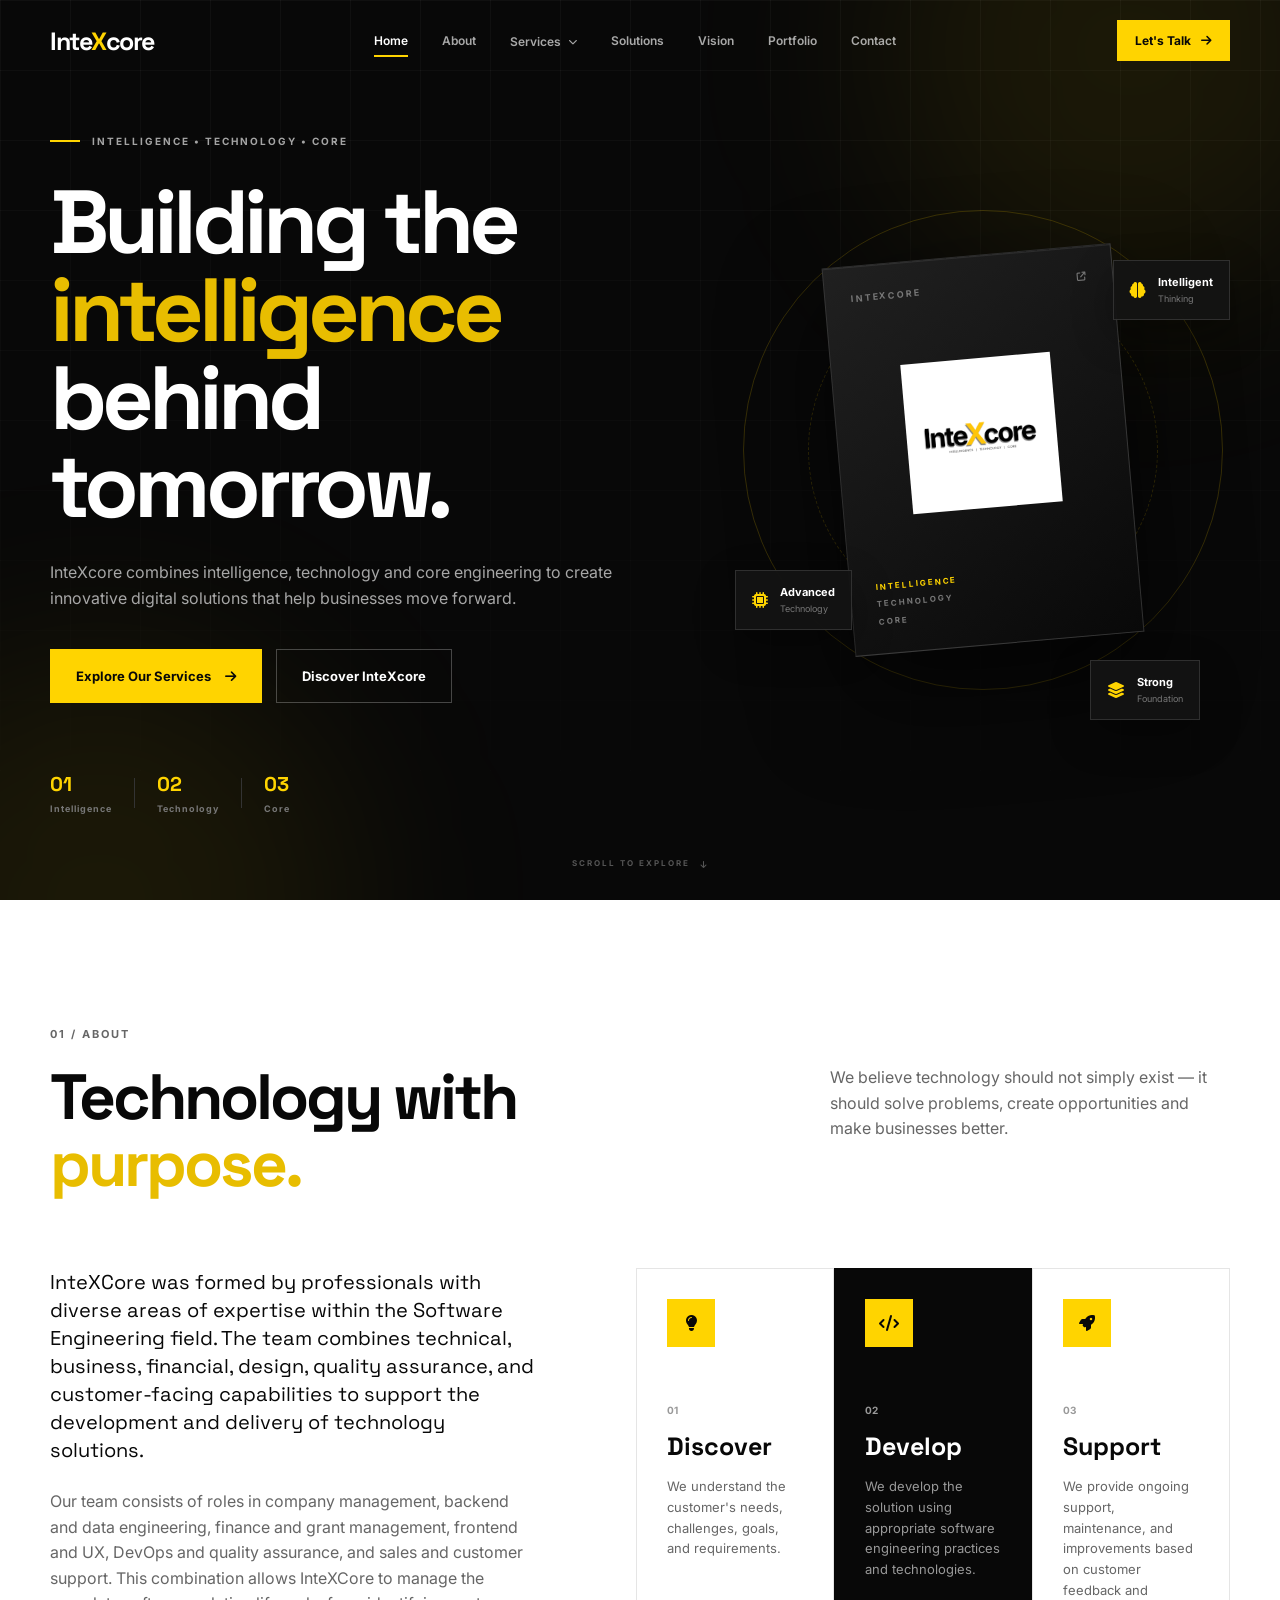
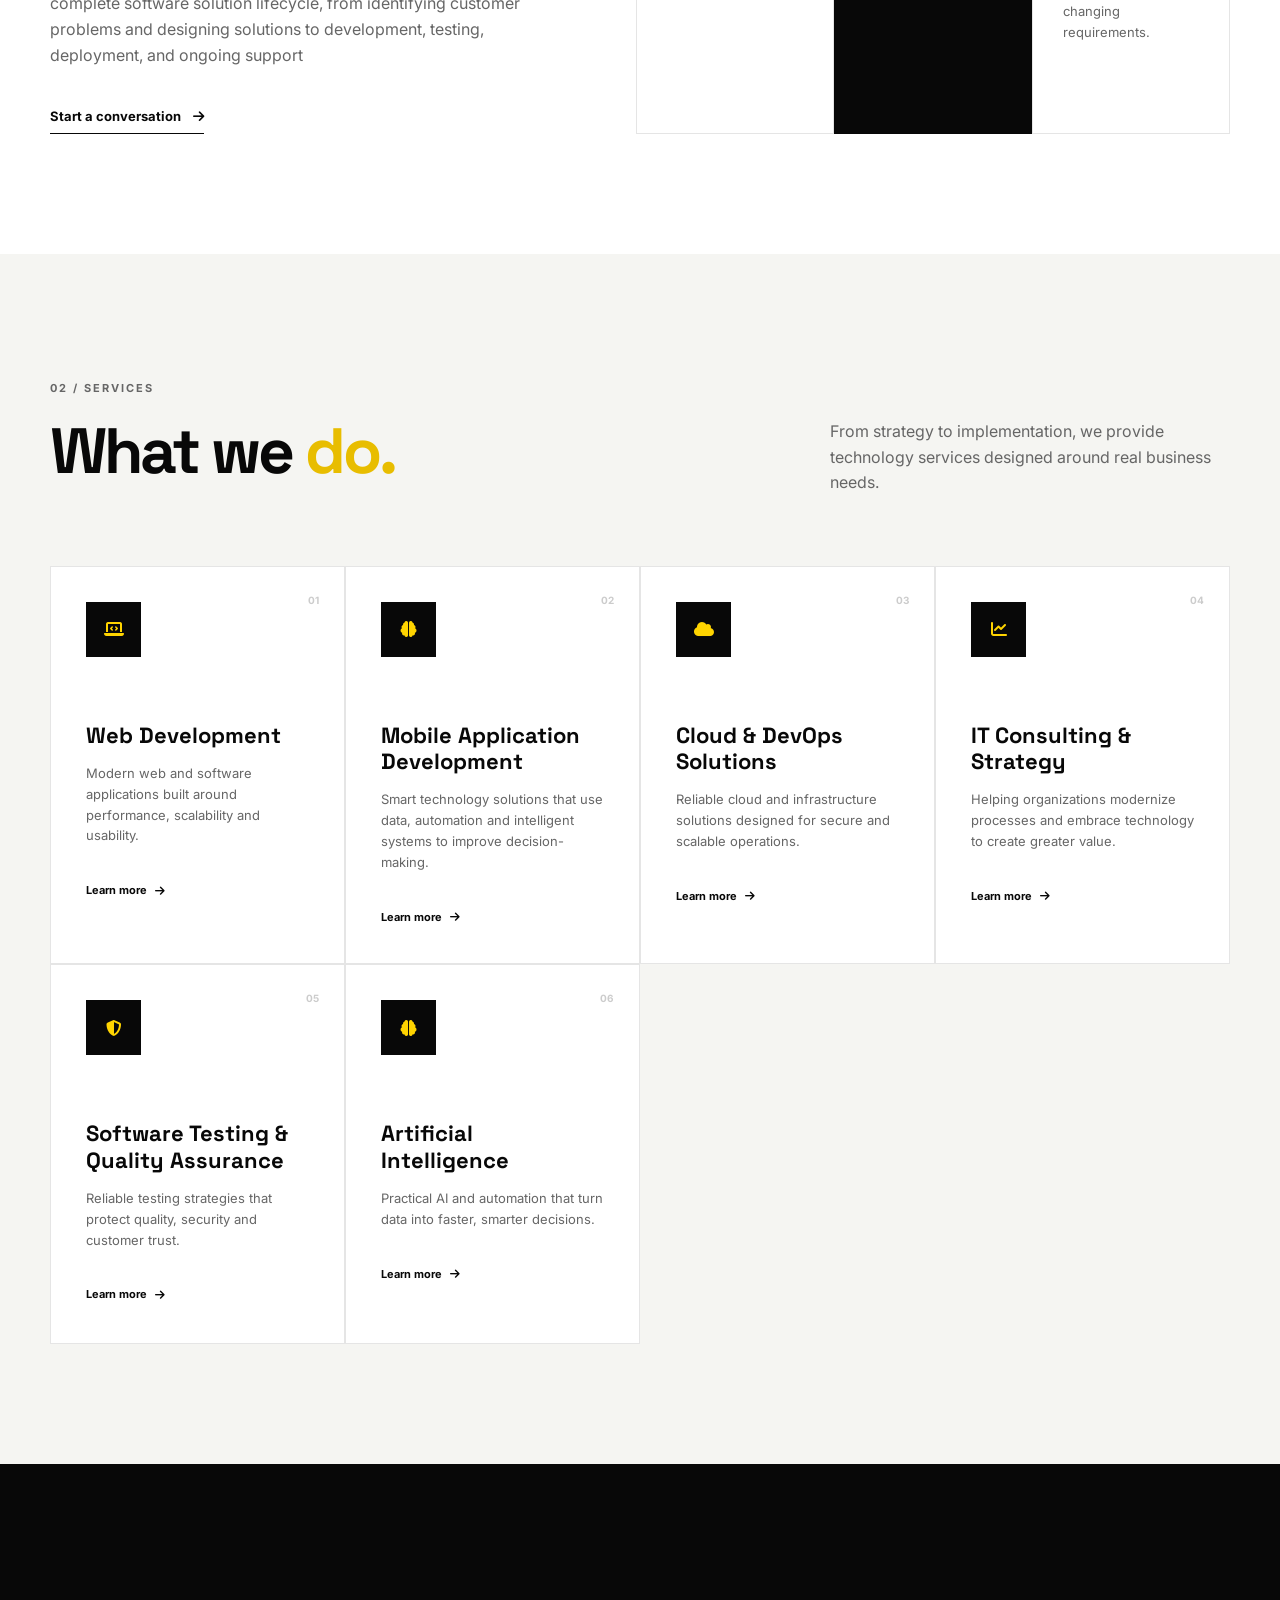
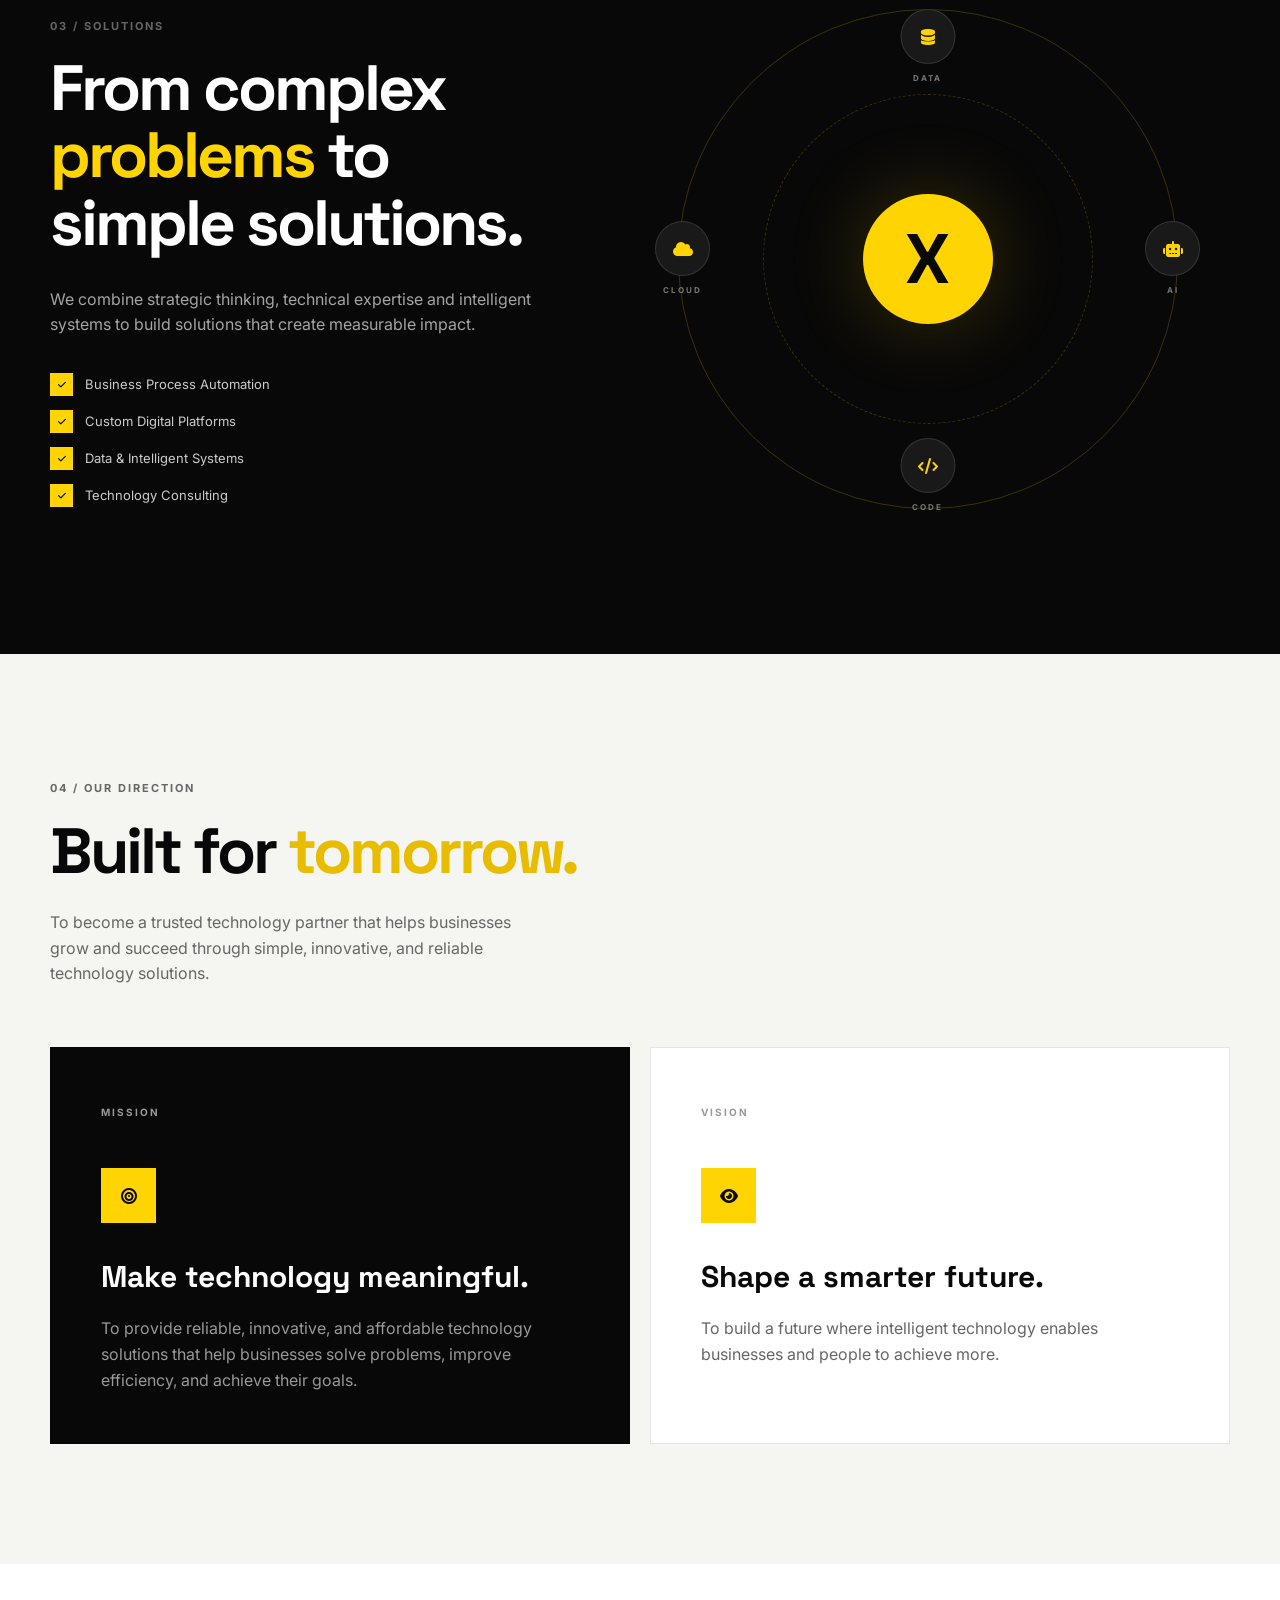
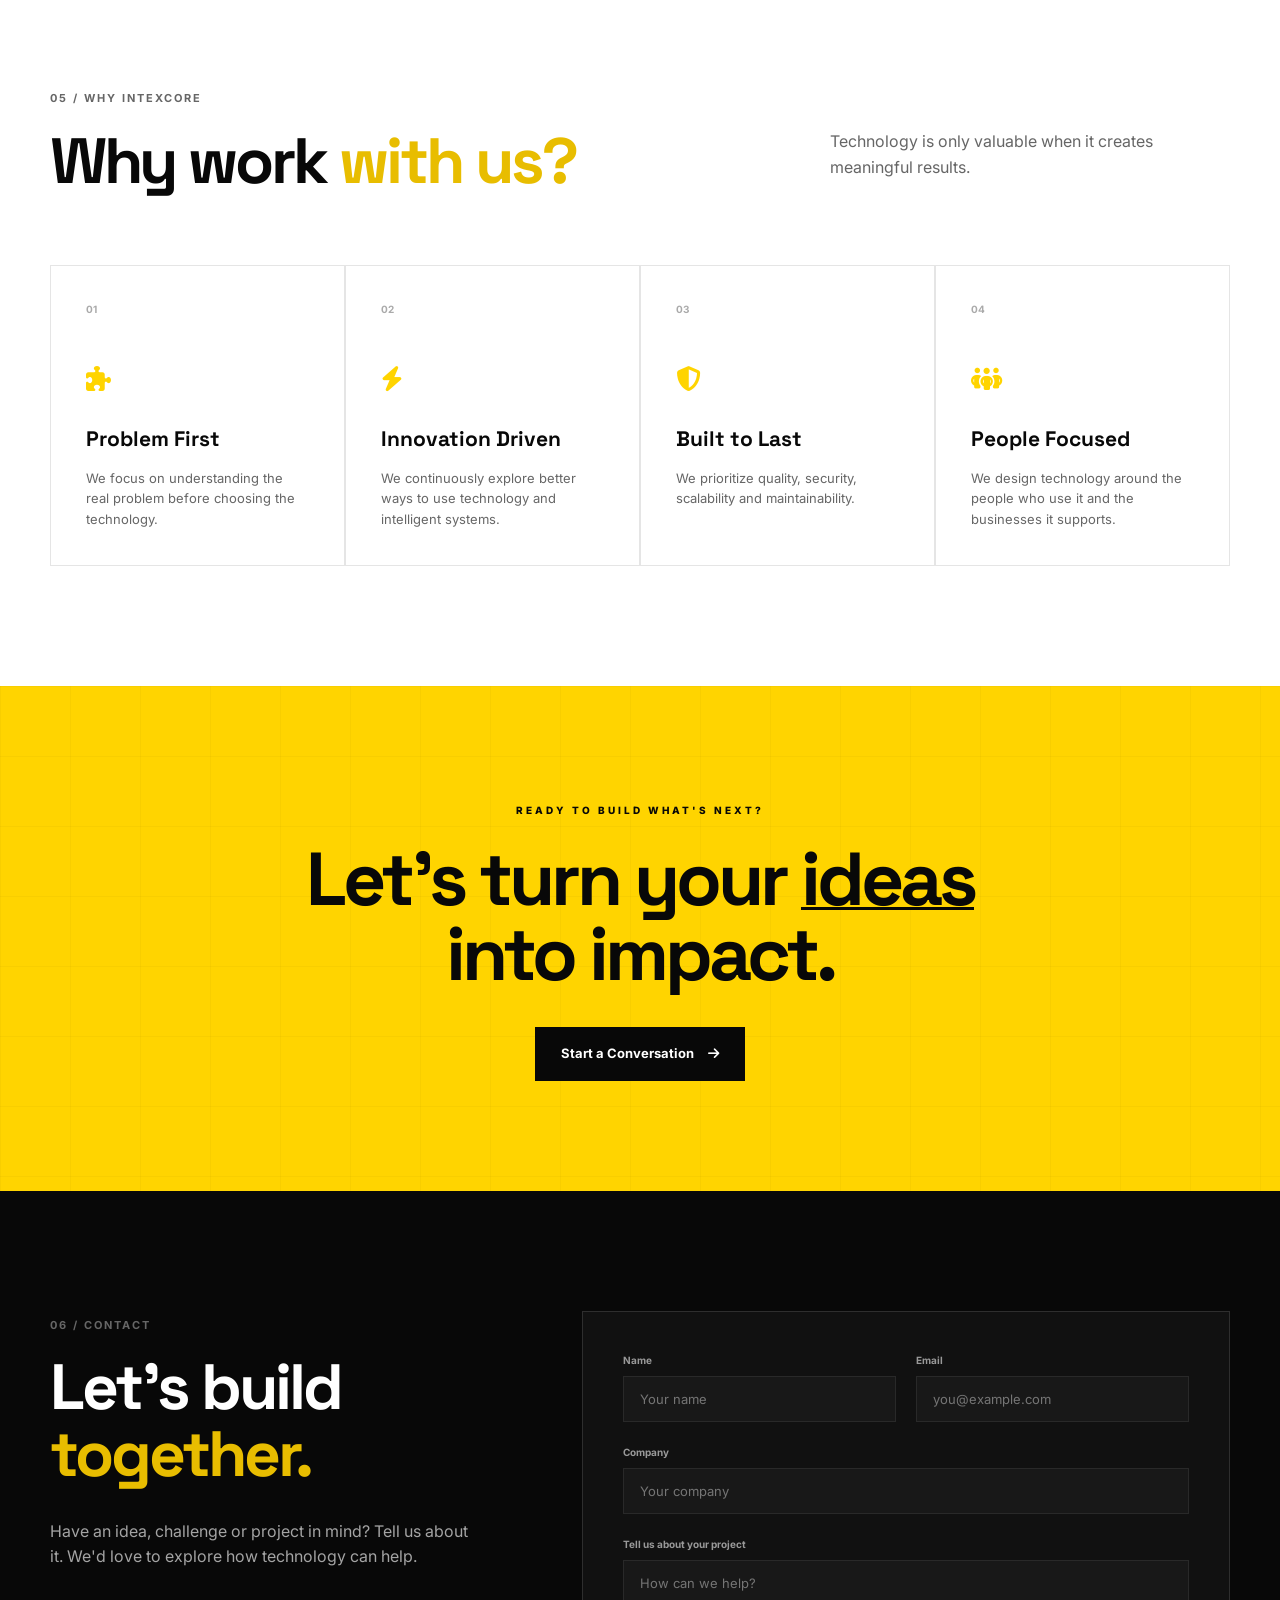
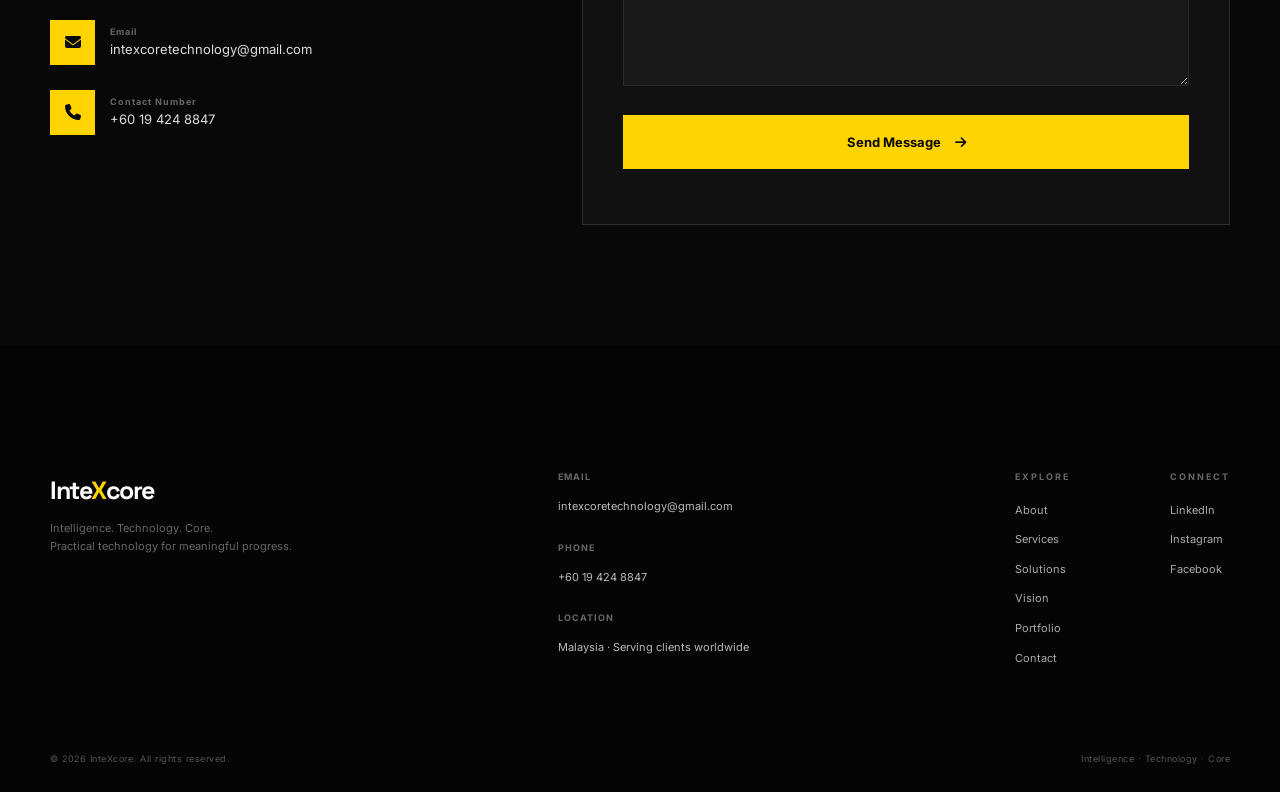
==== index.html @ f3afbd50 "logo-footer" ====
<!DOCTYPE html>
<html lang="en">

<head>
    <meta charset="UTF-8">
    <meta name="viewport" content="width=device-width, initial-scale=1.0">

    <meta name="description"
        content="InteXcore — Intelligence, Technology and Core. Building intelligent technology solutions for a smarter future.">

    <title>InteXcore | Intelligence. Technology. Core.</title>

    <!-- Google Font -->
    <link rel="preconnect" href="https://fonts.googleapis.com">
    <link rel="preconnect" href="https://fonts.gstatic.com" crossorigin>
    <link
        href="https://fonts.googleapis.com/css2?family=Inter:wght@400;500;600;700;800&family=Space+Grotesk:wght@400;500;600;700&display=swap"
        rel="stylesheet">

    <!-- Icons -->
    <link rel="stylesheet" href="https://cdnjs.cloudflare.com/ajax/libs/font-awesome/6.5.2/css/all.min.css">

    <link rel="stylesheet" href="style.css">
</head>

<body>

    <!-- ================= NAVBAR ================= -->

    <header class="navbar" id="navbar">

        <div class="container nav-container">

            <a href="#home" class="logo">
                Inte<span>X</span>core
            </a>

            <nav class="nav-menu" id="navMenu">

                <a href="#home" class="nav-link active">Home</a>
                <a href="about.html" class="nav-link">About</a>
                <div class="nav-dropdown">
                    <button class="nav-link nav-dropdown-toggle" type="button" aria-expanded="false">
                        Services
                        <i class="fa-solid fa-chevron-down" aria-hidden="true"></i>
                    </button>

                    <div class="services-dropdown" aria-label="Services submenu">
                        <a href="service.html?service=web-development"><i class="fa-solid fa-laptop-code"
                                aria-hidden="true"></i><span>Web Development</span></a>
                        <a href="service.html?service=mobile-application-development"><i
                                class="fa-solid fa-mobile-screen-button" aria-hidden="true"></i><span>Mobile Application
                                Development</span></a>
                        <a href="service.html?service=cloud-devops-solutions"><i class="fa-solid fa-cloud"
                                aria-hidden="true"></i><span>Cloud &amp; DevOps Solutions</span></a>
                        <a href="service.html?service=it-consulting-strategy"><i class="fa-solid fa-compass-drafting"
                                aria-hidden="true"></i><span>IT Consulting &amp; Strategy</span></a>
                        <a href="service.html?service=software-testing-quality-assurance"><i
                                class="fa-solid fa-shield-halved" aria-hidden="true"></i><span>Software Testing &amp;
                                Quality Assurance</span></a>
                        <a href="service.html?service=artificial-intelligence"><i class="fa-solid fa-brain"
                                aria-hidden="true"></i><span>Artificial Intelligence</span></a>
                    </div>
                </div>
                <a href="solutions.html" class="nav-link">Solutions</a>
                <a href="vision.html" class="nav-link">Vision</a>
                <a href="portfolio.html" class="nav-link">Portfolio</a>
                <a href="#contact" class="nav-link">Contact</a>

            </nav>

            <a href="#contact" class="nav-button">
                Let's Talk
                <i class="fa-solid fa-arrow-right"></i>
            </a>

            <button class="menu-toggle" id="menuToggle" aria-label="Open navigation">
                <i class="fa-solid fa-bars"></i>
            </button>

        </div>

    </header>


    <!-- ================= HERO ================= -->

    <section class="hero" id="home">

        <div class="hero-grid"></div>

        <div class="hero-glow glow-one"></div>
        <div class="hero-glow glow-two"></div>

        <div class="container hero-container">

            <div class="hero-content reveal">

                <div class="eyebrow">
                    <span></span>
                    INTELLIGENCE • TECHNOLOGY • CORE
                </div>

                <h1>
                    Building the
                    <span>intelligence</span>
                    behind tomorrow.
                </h1>

                <p>
                    InteXcore combines intelligence, technology and core
                    engineering to create innovative digital solutions that
                    help businesses move forward.
                </p>

                <div class="hero-actions">

                    <a href="#services" class="btn btn-primary">
                        Explore Our Services
                        <i class="fa-solid fa-arrow-right"></i>
                    </a>

                    <a href="about.html" class="btn btn-outline">
                        Discover InteXcore
                    </a>

                </div>

                <div class="hero-trust">

                    <div class="trust-item">
                        <strong>01</strong>
                        <span>Intelligence</span>
                    </div>

                    <div class="trust-line"></div>

                    <div class="trust-item">
                        <strong>02</strong>
                        <span>Technology</span>
                    </div>

                    <div class="trust-line"></div>

                    <div class="trust-item">
                        <strong>03</strong>
                        <span>Core</span>
                    </div>

                </div>

            </div>


            <div class="hero-visual reveal">

                <div class="tech-orbit orbit-one"></div>
                <div class="tech-orbit orbit-two"></div>

                <div class="core-card">

                    <div class="core-top">
                        <span>INTEXCORE</span>
                        <i class="fa-solid fa-arrow-up-right-from-square"></i>
                    </div>

                    <div class="core-symbol">
                        <img src="images/intexcore-logo.jpeg" alt="InteXcore Logo" class="symbol-logo">
                    </div>

                    <div class="core-bottom">
                        <span>INTELLIGENCE</span>
                        <span>TECHNOLOGY</span>
                        <span>CORE</span>
                    </div>

                </div>

                <div class="floating-card card-one">
                    <i class="fa-solid fa-brain"></i>
                    <div>
                        <strong>Intelligent</strong>
                        <small>Thinking</small>
                    </div>
                </div>

                <div class="floating-card card-two">
                    <i class="fa-solid fa-microchip"></i>
                    <div>
                        <strong>Advanced</strong>
                        <small>Technology</small>
                    </div>
                </div>

                <div class="floating-card card-three">
                    <i class="fa-solid fa-layer-group"></i>
                    <div>
                        <strong>Strong</strong>
                        <small>Foundation</small>
                    </div>
                </div>

            </div>

        </div>

        <div class="scroll-indicator">
            <span>SCROLL TO EXPLORE</span>
            <i class="fa-solid fa-arrow-down"></i>
        </div>

    </section>


    <!-- ================= ABOUT ================= -->

    <section class="section about" id="about">

        <div class="container">

            <div class="section-header reveal">

                <div>
                    <span class="section-number">01 / ABOUT</span>

                    <h2>
                        Technology with
                        <span>purpose.</span>
                    </h2>
                </div>

                <p>
                    We believe technology should not simply exist —
                    it should solve problems, create opportunities and
                    make businesses better.
                </p>

            </div>


            <div class="about-grid">

                <div class="about-text reveal">

                    <p class="large-text">
                        InteXCore was formed by professionals with diverse areas of
                        expertise within the Software Engineering field. The team
                        combines technical, business, financial, design, quality
                        assurance, and customer-facing capabilities to support the
                        development and delivery of technology solutions.
                    </p>

                    <p>
                        Our team consists of roles in company management, backend
                        and data engineering, finance and grant management, frontend
                        and UX, DevOps and quality assurance, and sales and customer
                        support. This combination allows InteXCore to manage the
                        complete software solution lifecycle, from identifying customer
                        problems and designing solutions to development, testing,
                        deployment, and ongoing support
                    </p>

                    <a href="#contact" class="text-link">
                        Start a conversation
                        <i class="fa-solid fa-arrow-right"></i>
                    </a>

                </div>


                <div class="about-statistics reveal">

                    <div class="stat-card">
                        <span class="stat-icon">
                            <i class="fa-solid fa-lightbulb"></i>
                        </span>

                        <strong>01</strong>

                        <h3>Discover</h3>

                        <p>
                            We understand the customer's needs,
                            challenges, goals, and requirements.
                        </p>
                    </div>


                    <div class="stat-card featured">
                        <span class="stat-icon">
                            <i class="fa-solid fa-code"></i>
                        </span>

                        <strong>02</strong>

                        <h3>Develop</h3>

                        <p>
                            We develop the solution using appropriate
                            software engineering practices and technologies.
                        </p>
                    </div>


                    <div class="stat-card">
                        <span class="stat-icon">
                            <i class="fa-solid fa-rocket"></i>
                        </span>

                        <strong>03</strong>

                        <h3>Support</h3>

                        <p>
                            We provide ongoing support, maintenance,
                            and improvements based on customer feedback
                            and changing requirements.
                        </p>
                    </div>

                </div>

            </div>

        </div>

    </section>


    <!-- ================= SERVICES ================= -->

    <section class="section services" id="services">

        <div class="container">

            <div class="section-header reveal">

                <div>
                    <span class="section-number">02 / SERVICES</span>

                    <h2>
                        What we
                        <span>do.</span>
                    </h2>
                </div>

                <p>
                    From strategy to implementation, we provide
                    technology services designed around real
                    business needs.
                </p>

            </div>


            <div class="services-grid">

                <article class="service-card reveal">

                    <div class="service-number">01</div>

                    <div class="service-icon">
                        <i class="fa-solid fa-laptop-code"></i>
                    </div>

                    <h3>Web Development</h3>

                    <p>
                        Modern web and software applications built
                        around performance, scalability and usability.
                    </p>

                    <a href="service.html?service=web-development">
                        Learn more
                        <i class="fa-solid fa-arrow-right"></i>
                    </a>

                </article>


                <article class="service-card reveal">

                    <div class="service-number">02</div>

                    <div class="service-icon">
                        <i class="fa-solid fa-brain"></i>
                    </div>

                    <h3>Mobile Application Development</h3>

                    <p>
                        Smart technology solutions that use data,
                        automation and intelligent systems to improve
                        decision-making.
                    </p>

                    <a href="service.html?service=mobile-application-development">
                        Learn more
                        <i class="fa-solid fa-arrow-right"></i>
                    </a>

                </article>


                <article class="service-card reveal">

                    <div class="service-number">03</div>

                    <div class="service-icon">
                        <i class="fa-solid fa-cloud"></i>
                    </div>

                    <h3>Cloud &amp; DevOps Solutions</h3>

                    <p>
                        Reliable cloud and infrastructure solutions
                        designed for secure and scalable operations.
                    </p>

                    <a href="service.html?service=cloud-devops-solutions">
                        Learn more
                        <i class="fa-solid fa-arrow-right"></i>
                    </a>

                </article>


                <article class="service-card reveal">

                    <div class="service-number">04</div>

                    <div class="service-icon">
                        <i class="fa-solid fa-chart-line"></i>
                    </div>

                    <h3>IT Consulting &amp; Strategy</h3>

                    <p>
                        Helping organizations modernize processes
                        and embrace technology to create greater value.
                    </p>

                    <a href="service.html?service=it-consulting-strategy">
                        Learn more
                        <i class="fa-solid fa-arrow-right"></i>
                    </a>

                </article>

                <article class="service-card reveal">
                    <div class="service-number">05</div>
                    <div class="service-icon"><i class="fa-solid fa-shield-halved"></i></div>
                    <h3>Software Testing &amp; Quality Assurance</h3>
                    <p>Reliable testing strategies that protect quality, security and customer trust.</p>
                    <a href="service.html?service=software-testing-quality-assurance">Learn more <i
                            class="fa-solid fa-arrow-right"></i></a>
                </article>

                <article class="service-card reveal">
                    <div class="service-number">06</div>
                    <div class="service-icon"><i class="fa-solid fa-brain"></i></div>
                    <h3>Artificial Intelligence</h3>
                    <p>Practical AI and automation that turn data into faster, smarter decisions.</p>
                    <a href="service.html?service=artificial-intelligence">Learn more <i
                            class="fa-solid fa-arrow-right"></i></a>
                </article>

            </div>

        </div>

    </section>


    <!-- ================= SOLUTIONS ================= -->

    <section class="section solutions" id="solutions">

        <div class="container">

            <div class="solution-wrapper reveal">

                <div class="solution-content">

                    <span class="section-number">03 / SOLUTIONS</span>

                    <h2>
                        From complex
                        <span>problems</span>
                        to simple solutions.
                    </h2>

                    <p>
                        We combine strategic thinking, technical
                        expertise and intelligent systems to build
                        solutions that create measurable impact.
                    </p>

                    <div class="solution-list">

                        <div>
                            <i class="fa-solid fa-check"></i>
                            <span>Business Process Automation</span>
                        </div>

                        <div>
                            <i class="fa-solid fa-check"></i>
                            <span>Custom Digital Platforms</span>
                        </div>

                        <div>
                            <i class="fa-solid fa-check"></i>
                            <span>Data & Intelligent Systems</span>
                        </div>

                        <div>
                            <i class="fa-solid fa-check"></i>
                            <span>Technology Consulting</span>
                        </div>

                    </div>

                </div>


                <div class="solution-visual">

                    <div class="solution-circle circle-large"></div>
                    <div class="solution-circle circle-medium"></div>

                    <div class="solution-center">
                        <span>X</span>
                    </div>

                    <div class="solution-node node-one">
                        <i class="fa-solid fa-database"></i>
                        <span>DATA</span>
                    </div>

                    <div class="solution-node node-two">
                        <i class="fa-solid fa-robot"></i>
                        <span>AI</span>
                    </div>

                    <div class="solution-node node-three">
                        <i class="fa-solid fa-code"></i>
                        <span>CODE</span>
                    </div>

                    <div class="solution-node node-four">
                        <i class="fa-solid fa-cloud"></i>
                        <span>CLOUD</span>
                    </div>

                </div>

            </div>

        </div>

    </section>


    <!-- ================= VISION ================= -->

    <section class="section vision" id="vision">

        <div class="container">

            <div class="vision-grid">

                <div class="vision-intro reveal">

                    <span class="section-number">04 / OUR DIRECTION</span>

                    <h2>
                        Built for
                        <span>tomorrow.</span>
                    </h2>

                    <p>
                        To become a trusted technology partner that helps
                        businesses grow and succeed through simple, innovative,
                        and reliable technology solutions.
                    </p>

                </div>


                <div class="vision-card mission reveal">

                    <span>MISSION</span>

                    <div class="vision-icon">
                        <i class="fa-solid fa-bullseye"></i>
                    </div>

                    <h3>Make technology meaningful.</h3>

                    <p>
                        To provide reliable, innovative, and affordable
                        technology solutions that help businesses solve problems,
                        improve efficiency, and achieve their goals.
                    </p>

                </div>


                <div class="vision-card reveal">

                    <span>VISION</span>

                    <div class="vision-icon">
                        <i class="fa-solid fa-eye"></i>
                    </div>

                    <h3>Shape a smarter future.</h3>

                    <p>
                        To build a future where intelligent technology
                        enables businesses and people to achieve more.
                    </p>

                </div>

            </div>

        </div>

    </section>


    <!-- ================= WHY CHOOSE US ================= -->

    <section class="section why-us">

        <div class="container">

            <div class="section-header reveal">

                <div>
                    <span class="section-number">05 / WHY INTEXCORE</span>

                    <h2>
                        Why work
                        <span>with us?</span>
                    </h2>
                </div>

                <p>
                    Technology is only valuable when it creates
                    meaningful results.
                </p>

            </div>


            <div class="why-grid">

                <div class="why-card reveal">

                    <span>01</span>

                    <i class="fa-solid fa-puzzle-piece"></i>

                    <h3>Problem First</h3>

                    <p>
                        We focus on understanding the real problem
                        before choosing the technology.
                    </p>

                </div>


                <div class="why-card reveal">

                    <span>02</span>

                    <i class="fa-solid fa-bolt"></i>

                    <h3>Innovation Driven</h3>

                    <p>
                        We continuously explore better ways to use
                        technology and intelligent systems.
                    </p>

                </div>


                <div class="why-card reveal">

                    <span>03</span>

                    <i class="fa-solid fa-shield-halved"></i>

                    <h3>Built to Last</h3>

                    <p>
                        We prioritize quality, security, scalability
                        and maintainability.
                    </p>

                </div>


                <div class="why-card reveal">

                    <span>04</span>

                    <i class="fa-solid fa-people-group"></i>

                    <h3>People Focused</h3>

                    <p>
                        We design technology around the people who
                        use it and the businesses it supports.
                    </p>

                </div>

            </div>

        </div>

    </section>


    <!-- ================= CTA ================= -->

    <section class="cta">

        <div class="cta-grid"></div>

        <div class="container">

            <div class="cta-content reveal">

                <span>READY TO BUILD WHAT'S NEXT?</span>

                <h2>
                    Let's turn your
                    <strong>ideas</strong>
                    into impact.
                </h2>

                <a href="#contact" class="btn btn-dark">
                    Start a Conversation
                    <i class="fa-solid fa-arrow-right"></i>
                </a>

            </div>

        </div>

    </section>


    <!-- ================= CONTACT ================= -->

    <section class="section contact" id="contact">

        <div class="container">

            <div class="contact-grid">

                <div class="contact-info reveal">

                    <span class="section-number">06 / CONTACT</span>

                    <h2>
                        Let's build
                        <span>together.</span>
                    </h2>

                    <p>
                        Have an idea, challenge or project in mind?
                        Tell us about it. We'd love to explore how
                        technology can help.
                    </p>

                    <div class="contact-details">

                        <div class="contact-item">

                            <div class="contact-icon">
                                <i class="fa-solid fa-envelope"></i>
                            </div>

                            <div>
                                <small>Email</small>
                                <a href="mailto:intexcoretechnology@gmail.com">
                                    intexcoretechnology@gmail.com
                                </a>
                            </div>

                        </div>


                        <div class="contact-item">

                            <div class="contact-icon">
                                <i class="fa-solid fa-phone"></i>
                            </div>

                            <div>
                                <small>Contact Number</small>
                                <a href="tel:+60194248847">
                                    +60 19 424 8847
                                </a>
                            </div>

                        </div>

                    </div>

                </div>


                <form class="contact-form reveal" id="contactForm">

                    <div class="form-row">

                        <div class="form-group">

                            <label for="name">Name</label>

                            <input type="text" id="name" placeholder="Your name" required>

                        </div>


                        <div class="form-group">

                            <label for="email">Email</label>

                            <input type="email" id="email" placeholder="you@example.com" required>

                        </div>

                    </div>


                    <div class="form-group">

                        <label for="company">Company</label>

                        <input type="text" id="company" placeholder="Your company">

                    </div>


                    <div class="form-group">

                        <label for="message">Tell us about your project</label>

                        <textarea id="message" rows="6" placeholder="How can we help?" required></textarea>

                    </div>


                    <button type="submit" class="btn btn-primary form-button">

                        Send Message

                        <i class="fa-solid fa-arrow-right"></i>

                    </button>

                    <p class="form-message" id="formMessage"></p>

                </form>

            </div>

        </div>

    </section>


    <div data-site-footer></div>


    <script src="script.js"></script>

</body>

</html>
---- style.css ----
/* =========================================================
   INTEXCORE
   Intelligence. Technology. Core.
========================================================= */

:root {
    --black: #080808;
    --black-soft: #111111;
    --black-light: #191919;

    --white: #ffffff;
    --white-soft: #f5f5f2;
    --gray: #a4a4a4;
    --gray-dark: #666666;

    --yellow: #ffd400;
    --yellow-dark: #e8bd00;

    --border: rgba(255, 255, 255, 0.12);
    --border-light: rgba(0, 0, 0, 0.1);

    --container: 1180px;

    --font-main: "Inter", sans-serif;
    --font-heading: "Space Grotesk", sans-serif;

    --transition: 0.3s ease;
}


/* =========================================================
   RESET
========================================================= */

* {
    margin: 0;
    padding: 0;
    box-sizing: border-box;
}

html {
    scroll-behavior: smooth;
}

body {
    font-family: var(--font-main);
    color: var(--black);
    background: var(--white);
    line-height: 1.6;
    overflow-x: hidden;
}

a {
    color: inherit;
    text-decoration: none;
}

button,
input,
textarea {
    font-family: inherit;
}

button {
    cursor: pointer;
}

img {
    max-width: 100%;
    display: block;
}


/* =========================================================
   GLOBAL
========================================================= */

.container {
    width: min(var(--container), calc(100% - 48px));
    margin: auto;
}

.section {
    padding: 120px 0;
}

.section-header {
    display: flex;
    justify-content: space-between;
    gap: 60px;
    margin-bottom: 70px;
}

.section-header > div {
    max-width: 650px;
}

.section-header > p {
    max-width: 400px;
    color: var(--gray-dark);
    margin-top: 45px;
}

.section-number {
    display: inline-block;
    color: var(--gray-dark);
    font-size: 11px;
    font-weight: 700;
    letter-spacing: 2px;
    margin-bottom: 20px;
}

.section-header h2,
.vision-intro h2,
.contact-info h2 {
    font-family: var(--font-heading);
    font-size: clamp(42px, 5vw, 72px);
    line-height: 1.05;
    letter-spacing: -3px;
}

h2 span,
.hero h1 span,
.contact-info h2 span {
    color: var(--yellow-dark);
}


/* =========================================================
   BUTTONS
========================================================= */

.btn {
    display: inline-flex;
    align-items: center;
    justify-content: center;
    gap: 14px;

    min-height: 54px;
    padding: 0 25px;

    font-size: 13px;
    font-weight: 700;

    border: 1px solid transparent;

    transition: var(--transition);
}

.btn i {
    transition: transform var(--transition);
}

.btn:hover i {
    transform: translateX(5px);
}

.btn-primary {
    background: var(--yellow);
    color: var(--black);
}

.btn-primary:hover {
    background: var(--white);
    transform: translateY(-2px);
}

.btn-outline {
    border-color: rgba(255,255,255,0.25);
    color: var(--white);
}

.btn-outline:hover {
    background: var(--white);
    color: var(--black);
}

.btn-dark {
    background: var(--black);
    color: var(--white);
}

.btn-dark:hover {
    background: var(--white);
    color: var(--black);
}


/* =========================================================
   NAVBAR
========================================================= */

.navbar {
    position: fixed;
    top: 0;
    left: 0;
    width: 100%;
    z-index: 1000;

    padding: 20px 0;

    transition: var(--transition);
}

.navbar.scrolled {
    background: rgba(8,8,8,0.9);
    backdrop-filter: blur(20px);
    padding: 13px 0;

    border-bottom: 1px solid var(--border);
}

.nav-container {
    display: flex;
    align-items: center;
    justify-content: space-between;
}

.logo {
    font-family: var(--font-heading);
    font-size: 25px;
    font-weight: 700;
    letter-spacing: -1.5px;
    color: var(--white);
}

.logo span {
    color: var(--yellow);
}

.nav-menu {
    display: flex;
    align-items: center;
    gap: 34px;
}

.nav-link {
    position: relative;

    color: rgba(255,255,255,0.65);

    font-size: 12px;
    font-weight: 600;

    transition: var(--transition);
}

.nav-link::after {
    content: "";

    position: absolute;
    left: 0;
    bottom: -7px;

    width: 0;
    height: 2px;

    background: var(--yellow);

    transition: var(--transition);
}

.nav-link:hover,
.nav-link.active {
    color: var(--white);
}

.nav-link:hover::after,
.nav-link.active::after {
    width: 100%;
}

.nav-button {
    display: flex;
    align-items: center;
    gap: 10px;

    background: var(--yellow);
    color: var(--black);

    padding: 11px 18px;

    font-size: 12px;
    font-weight: 700;

    transition: var(--transition);
}

.nav-button:hover {
    background: var(--white);
}

.menu-toggle {
    display: none;

    background: transparent;
    border: 0;

    color: var(--white);
    font-size: 22px;
}

/* =========================================================
   SERVICES DROPDOWN
========================================================= */

.nav-dropdown {
    position: relative;
}

.nav-dropdown-toggle {
    display: inline-flex;
    align-items: center;
    gap: 7px;
    border: 0;
    background: transparent;
    padding: 0;
}

.nav-dropdown-toggle i {
    font-size: 9px;
    transition: transform var(--transition);
}

.nav-dropdown-toggle[aria-expanded="true"] i,
.nav-dropdown-toggle[aria-expanded="true"] i {
    transform: rotate(180deg);
}

.services-dropdown {
    position: absolute;
    top: calc(100% + 22px);
    left: 50%;
    width: 310px;
    padding: 10px;
    background: #151515;
    border: 1px solid var(--border);
    box-shadow: 0 22px 45px rgba(0, 0, 0, 0.35);
    opacity: 0;
    pointer-events: none;
    transform: translate(-50%, -8px);
    transition: var(--transition);
}

.services-dropdown::before {
    content: "";
    position: absolute;
    top: -6px;
    left: 50%;
    width: 11px;
    height: 11px;
    background: #151515;
    border-left: 1px solid var(--border);
    border-top: 1px solid var(--border);
    transform: translateX(-50%) rotate(45deg);
}

.services-dropdown.open,
.nav-dropdown-toggle[aria-expanded="true"] + .services-dropdown,
.services-dropdown.open {
    opacity: 1;
    pointer-events: auto;
    transform: translate(-50%, 0);
}

.services-dropdown a {
    display: flex;
    align-items: center;
    gap: 13px;
    padding: 12px 13px;
    color: #aaa;
    font-size: 11px;
    font-weight: 600;
    transition: var(--transition);
}

.services-dropdown a:hover,
.services-dropdown a:focus-visible {
    background: var(--yellow);
    color: var(--black);
    outline: none;
}

.services-dropdown a i {
    width: 18px;
    color: var(--yellow);
    text-align: center;
}

.services-dropdown a:hover i,
.services-dropdown a:focus-visible i {
    color: var(--black);
}

/* =========================================================
   SERVICE DETAIL PAGE
========================================================= */

.service-page {
    background: var(--white-soft);
}

.service-hero {
    position: relative;
    min-height: 560px;
    display: flex;
    align-items: center;
    padding: 150px 0 90px;
    background: var(--black);
    color: var(--white);
    overflow: hidden;
}

.service-hero::after {
    content: "";
    position: absolute;
    width: 420px;
    height: 420px;
    right: 8%;
    top: 20%;
    border: 1px solid rgba(255, 212, 0, 0.25);
    border-radius: 50%;
    box-shadow: 0 0 0 35px rgba(255, 212, 0, 0.04), 0 0 0 70px rgba(255, 212, 0, 0.025);
}

.service-hero-content {
    position: relative;
    z-index: 1;
    max-width: 700px;
}

.service-hero h1 {
    max-width: 760px;
    margin-bottom: 25px;
    font-family: var(--font-heading);
    font-size: clamp(48px, 7vw, 86px);
    line-height: 0.98;
    letter-spacing: -4px;
}

.service-hero h1 span {
    color: var(--yellow);
}

.service-hero p {
    max-width: 620px;
    color: #aaa;
    font-size: 16px;
}

.service-detail {
    padding: 100px 0;
}

.service-detail-grid {
    display: grid;
    grid-template-columns: 0.9fr 1.1fr;
    gap: 85px;
    align-items: start;
}

.service-detail-intro h2 {
    margin-bottom: 25px;
    font-family: var(--font-heading);
    font-size: clamp(35px, 4vw, 58px);
    line-height: 1.05;
    letter-spacing: -2px;
}

.service-detail-intro p {
    color: var(--gray-dark);
}

.service-detail-list {
    display: grid;
    grid-template-columns: 1fr 1fr;
    gap: 1px;
    background: var(--border-light);
    border: 1px solid var(--border-light);
}

.service-detail-item {
    min-height: 155px;
    padding: 25px;
    background: var(--white);
}

.service-detail-item i {
    margin-bottom: 22px;
    color: var(--yellow-dark);
    font-size: 20px;
}

.service-detail-item h3 {
    margin-bottom: 7px;
    font-family: var(--font-heading);
    font-size: 18px;
}

.service-detail-item p {
    color: var(--gray-dark);
    font-size: 12px;
}

.service-tech {
    margin-top: 85px;
    padding-top: 35px;
    border-top: 1px solid var(--border-light);
}

.service-tech h2 {
    margin-bottom: 22px;
    font-family: var(--font-heading);
    font-size: 30px;
}

.tech-tags {
    display: flex;
    flex-wrap: wrap;
    gap: 10px;
}

.tech-tags span {
    padding: 9px 13px;
    background: var(--black);
    color: var(--white);
    font-size: 10px;
    font-weight: 700;
}

.service-cta {
    padding: 90px 0;
    background: var(--yellow);
}

.service-cta-content {
    display: flex;
    align-items: center;
    justify-content: space-between;
    gap: 40px;
}

.service-cta h2 {
    max-width: 650px;
    font-family: var(--font-heading);
    font-size: clamp(35px, 5vw, 62px);
    line-height: 1;
    letter-spacing: -3px;
}


/* =========================================================
   HERO
========================================================= */

.hero {
    position: relative;
    min-height: 100vh;

    display: flex;
    align-items: center;

    background: var(--black);

    color: var(--white);

    overflow: hidden;
}

.hero-grid,
.cta-grid {
    position: absolute;
    inset: 0;

    background-image:
        linear-gradient(rgba(255,255,255,0.035) 1px, transparent 1px),
        linear-gradient(90deg, rgba(255,255,255,0.035) 1px, transparent 1px);

    background-size: 70px 70px;

    mask-image: linear-gradient(to bottom, black, transparent);
}

.hero-glow {
    position: absolute;

    width: 500px;
    height: 500px;

    border-radius: 50%;

    background: rgba(255,212,0,0.08);

    filter: blur(100px);
}

.glow-one {
    top: -200px;
    right: -100px;
}

.glow-two {
    bottom: -250px;
    left: -150px;
}

.hero-container {
    position: relative;
    z-index: 2;

    display: grid;
    grid-template-columns: 1.1fr 0.9fr;

    gap: 80px;

    align-items: center;
}

.hero-content {
    padding-top: 50px;
}

.eyebrow {
    display: flex;
    align-items: center;
    gap: 12px;

    color: var(--gray);

    font-size: 10px;
    font-weight: 700;

    letter-spacing: 2px;

    margin-bottom: 30px;
}

.eyebrow span {
    width: 30px;
    height: 2px;

    background: var(--yellow);
}

.hero h1 {
    max-width: 780px;

    font-family: var(--font-heading);

    font-size: clamp(54px, 7vw, 92px);

    line-height: 0.98;

    letter-spacing: -5px;

    margin-bottom: 30px;
}

.hero-content > p {
    max-width: 600px;

    color: #a7a7a7;

    font-size: 16px;

    margin-bottom: 38px;
}

.hero-actions {
    display: flex;
    gap: 14px;

    margin-bottom: 65px;
}

.hero-trust {
    display: flex;
    align-items: center;
    gap: 22px;
}

.trust-item {
    display: flex;
    flex-direction: column;
    gap: 2px;
}

.trust-item strong {
    color: var(--yellow);
    font-family: var(--font-heading);
    font-size: 20px;
}

.trust-item span {
    color: #777;
    font-size: 9px;
    font-weight: 700;
    letter-spacing: 1px;
}

.trust-line {
    width: 1px;
    height: 30px;
    background: #333;
}


/* HERO VISUAL */

.hero-visual {
    position: relative;

    min-height: 560px;

    display: flex;
    align-items: center;
    justify-content: center;
}

.tech-orbit {
    position: absolute;

    border: 1px solid rgba(255,212,0,0.18);

    border-radius: 50%;

    animation: rotate 18s linear infinite;
}

.orbit-one {
    width: 480px;
    height: 480px;
}

.orbit-two {
    width: 350px;
    height: 350px;

    border-style: dashed;

    animation-direction: reverse;
    animation-duration: 12s;
}

.core-card {
    position: relative;
    z-index: 3;

    width: 290px;
    height: 390px;

    padding: 25px;

    display: flex;
    flex-direction: column;
    justify-content: space-between;

    background: linear-gradient(145deg, #202020, #090909);

    border: 1px solid rgba(255,255,255,0.13);

    box-shadow:
        0 40px 100px rgba(0,0,0,0.6),
        inset 0 1px rgba(255,255,255,0.08);

    transform: rotate(-5deg);

    transition: 0.5s ease;
}

.core-card:hover {
    transform: rotate(0deg) translateY(-10px);
}

.core-top {
    display: flex;
    justify-content: space-between;

    color: #777;

    font-size: 9px;
    font-weight: 700;

    letter-spacing: 2px;
}

.core-symbol {
    position: relative;

    width: 160px;
    height: 160px;

    margin: auto;

    display: flex;
    align-items: center;
    justify-content: center;
}

.symbol-logo {
    width: 150px;
    height: auto;
    display: block;
    object-fit: contain;
}

.core-bottom {
    display: flex;
    flex-direction: column;

    gap: 5px;

    color: #777;

    font-size: 8px;
    font-weight: 700;

    letter-spacing: 2px;
}

.core-bottom span:first-child {
    color: var(--yellow);
}

.floating-card {
    position: absolute;
    z-index: 5;

    display: flex;
    align-items: center;
    gap: 12px;

    padding: 13px 16px;

    background: rgba(20,20,20,0.9);

    border: 1px solid rgba(255,255,255,0.12);

    backdrop-filter: blur(10px);

    box-shadow: 0 15px 40px rgba(0,0,0,0.3);
}

.floating-card i {
    color: var(--yellow);
}

.floating-card strong,
.floating-card small {
    display: block;
}

.floating-card strong {
    font-size: 11px;
}

.floating-card small {
    color: #777;
    font-size: 9px;
}

.card-one {
    top: 90px;
    right: 0;
}

.card-two {
    bottom: 100px;
    left: 0;
}

.card-three {
    right: 30px;
    bottom: 10px;
}

.scroll-indicator {
    position: absolute;

    bottom: 30px;
    left: 50%;

    transform: translateX(-50%);

    display: flex;
    align-items: center;
    gap: 10px;

    color: #555;

    font-size: 8px;
    font-weight: 700;

    letter-spacing: 2px;
}


/* =========================================================
   ABOUT
========================================================= */

.about {
    background: var(--white);
}

.about-grid {
    display: grid;
    grid-template-columns: 0.9fr 1.1fr;
    gap: 100px;
}

.about-text .large-text {
    font-family: var(--font-heading);

    font-size: 20px;
    line-height: 1.4;

    color: var(--black);

    margin-bottom: 25px;
}

.about-text > p:not(.large-text) {
    color: var(--gray-dark);

    margin-bottom: 35px;
}

.text-link {
    display: inline-flex;
    align-items: center;
    gap: 12px;

    color: var(--black);

    font-size: 13px;
    font-weight: 700;

    border-bottom: 1px solid var(--black);

    padding-bottom: 6px;
}

.text-link i {
    transition: var(--transition);
}

.text-link:hover i {
    transform: translateX(5px);
}

.about-statistics {
    display: grid;
    grid-template-columns: repeat(3, 1fr);
}

.stat-card {
    min-height: 300px;

    padding: 30px;

    border: 1px solid var(--border-light);

    transition: var(--transition);
}

.stat-card:hover {
    transform: translateY(-8px);
}

.stat-card.featured {
    background: var(--black);
    color: var(--white);
}

.stat-icon {
    display: flex;

    width: 48px;
    height: 48px;

    align-items: center;
    justify-content: center;

    background: var(--yellow);

    color: var(--black);

    margin-bottom: 55px;
}

.stat-card strong {
    display: block;

    color: #999;

    font-size: 10px;

    margin-bottom: 8px;
}

.stat-card h3 {
    font-family: var(--font-heading);

    font-size: 25px;

    margin-bottom: 10px;
}

.stat-card p {
    color: var(--gray-dark);

    font-size: 13px;
}

.stat-card.featured p {
    color: #999;
}


/* =========================================================
   SERVICES
========================================================= */

.services {
    background: var(--white-soft);
}

.services-grid {
    display: grid;
    grid-template-columns: repeat(4, 1fr);
}

.service-card {
    position: relative;

    min-height: 380px;

    padding: 35px;

    border: 1px solid var(--border-light);

    background: var(--white);

    transition: var(--transition);

    overflow: hidden;
}

.service-card::after {
    content: "";

    position: absolute;

    left: 0;
    bottom: 0;

    width: 100%;
    height: 3px;

    background: var(--yellow);

    transform: scaleX(0);
    transform-origin: left;

    transition: var(--transition);
}

.service-card:hover {
    transform: translateY(-8px);
}

.service-card:hover::after {
    transform: scaleX(1);
}

.service-number {
    position: absolute;

    top: 25px;
    right: 25px;

    color: #ccc;

    font-size: 10px;
    font-weight: 700;
}

.service-icon {
    display: flex;

    width: 55px;
    height: 55px;

    align-items: center;
    justify-content: center;

    background: var(--black);

    color: var(--yellow);

    margin-bottom: 65px;
}

.service-card h3 {
    font-family: var(--font-heading);

    font-size: 22px;

    line-height: 1.2;

    margin-bottom: 15px;
}

.service-card p {
    color: var(--gray-dark);

    font-size: 13px;

    margin-bottom: 30px;
}

.service-card a {
    display: inline-flex;

    align-items: center;
    gap: 8px;

    font-size: 11px;
    font-weight: 700;
}

.service-card a i {
    transition: var(--transition);
}

.service-card a:hover i {
    transform: translateX(5px);
}


/* =========================================================
   SOLUTIONS
========================================================= */

.solutions {
    background: var(--black);
    color: var(--white);
}

.solution-wrapper {
    display: grid;
    grid-template-columns: 0.9fr 1.1fr;
    gap: 80px;

    align-items: center;
}

.solution-content h2 {
    font-family: var(--font-heading);

    font-size: clamp(42px, 5vw, 65px);

    line-height: 1.05;

    letter-spacing: -3px;

    margin-bottom: 30px;
}

.solution-content h2 span {
    color: var(--yellow);
}

.solution-content > p {
    max-width: 500px;

    color: var(--gray);

    margin-bottom: 35px;
}

.solution-list {
    display: grid;
    gap: 14px;
}

.solution-list div {
    display: flex;
    align-items: center;
    gap: 12px;

    color: #ccc;

    font-size: 13px;
}

.solution-list i {
    display: flex;

    width: 23px;
    height: 23px;

    align-items: center;
    justify-content: center;

    background: var(--yellow);

    color: var(--black);

    font-size: 9px;
}

.solution-visual {
    position: relative;

    min-height: 550px;

    display: flex;
    align-items: center;
    justify-content: center;
}

.solution-circle {
    position: absolute;

    border: 1px solid rgba(255,212,0,0.2);

    border-radius: 50%;

    animation: rotate 20s linear infinite;
}

.circle-large {
    width: 500px;
    height: 500px;
}

.circle-medium {
    width: 330px;
    height: 330px;

    border-style: dashed;

    animation-direction: reverse;
    animation-duration: 14s;
}

.solution-center {
    position: relative;
    z-index: 4;

    width: 130px;
    height: 130px;

    display: flex;
    align-items: center;
    justify-content: center;

    background: var(--yellow);

    color: var(--black);

    border-radius: 50%;

    box-shadow: 0 0 80px rgba(255,212,0,0.2);
}

.solution-center span {
    font-family: var(--font-heading);

    font-size: 70px;
    font-weight: 700;
}

.solution-node {
    position: absolute;
    z-index: 5;

    display: flex;
    flex-direction: column;

    align-items: center;
    gap: 8px;

    color: var(--white);
}

.solution-node i {
    width: 55px;
    height: 55px;

    display: flex;
    align-items: center;
    justify-content: center;

    background: var(--black-light);

    border: 1px solid var(--border);

    color: var(--yellow);

    border-radius: 50%;
}

.solution-node span {
    color: #777;

    font-size: 8px;
    font-weight: 700;

    letter-spacing: 2px;
}

.node-one {
    top: 25px;
    left: 50%;

    transform: translateX(-50%);
}

.node-two {
    right: 30px;
    top: 50%;

    transform: translateY(-50%);
}

.node-three {
    bottom: 20px;
    left: 50%;

    transform: translateX(-50%);
}

.node-four {
    left: 30px;
    top: 50%;

    transform: translateY(-50%);
}


/* =========================================================
   VISION
========================================================= */

.vision {
    background: var(--white-soft);
}

.vision-grid {
    display: grid;
    grid-template-columns: 1fr 1fr;

    gap: 20px;
}

.vision-intro {
    grid-column: 1 / -1;

    max-width: 700px;

    margin-bottom: 40px;
}

.vision-intro p {
    color: var(--gray-dark);

    max-width: 500px;

    margin-top: 25px;
}

.vision-card {
    padding: 50px;

    background: var(--white);

    border: 1px solid var(--border-light);

    min-height: 350px;

    transition: var(--transition);
}

.vision-card:hover {
    transform: translateY(-8px);
}

.vision-card.mission {
    background: var(--black);
    color: var(--white);
}

.vision-card > span {
    color: #999;

    font-size: 10px;
    font-weight: 700;

    letter-spacing: 2px;
}

.vision-icon {
    display: flex;

    width: 55px;
    height: 55px;

    align-items: center;
    justify-content: center;

    background: var(--yellow);

    color: var(--black);

    margin: 45px 0 30px;
}

.vision-card h3 {
    font-family: var(--font-heading);

    font-size: 30px;

    margin-bottom: 15px;
}

.vision-card p {
    color: var(--gray-dark);

    max-width: 450px;
}

.mission p {
    color: #999;
}


/* =========================================================
   WHY US
========================================================= */

.why-us {
    background: var(--white);
}

.why-grid {
    display: grid;

    grid-template-columns: repeat(4, 1fr);
}

.why-card {
    padding: 35px;

    min-height: 300px;

    border: 1px solid var(--border-light);

    transition: var(--transition);
}

.why-card:hover {
    background: var(--black);
    color: var(--white);

    transform: translateY(-8px);
}

.why-card > span {
    display: block;

    color: #aaa;

    font-size: 10px;
    font-weight: 700;

    margin-bottom: 50px;
}

.why-card i {
    color: var(--yellow);

    font-size: 25px;

    margin-bottom: 30px;
}

.why-card h3 {
    font-family: var(--font-heading);

    font-size: 21px;

    margin-bottom: 12px;
}

.why-card p {
    color: var(--gray-dark);

    font-size: 13px;
}

.why-card:hover p {
    color: #999;
}


/* =========================================================
   CTA
========================================================= */

.cta {
    position: relative;

    padding: 110px 0;

    background: var(--yellow);

    overflow: hidden;
}

.cta-grid {
    opacity: 0.5;

    background-image:
        linear-gradient(rgba(0,0,0,0.06) 1px, transparent 1px),
        linear-gradient(90deg, rgba(0,0,0,0.06) 1px, transparent 1px);

    mask-image: none;
}

.cta-content {
    position: relative;
    z-index: 2;

    text-align: center;
}

.cta-content > span {
    font-size: 10px;
    font-weight: 800;
    letter-spacing: 3px;
}

.cta-content h2 {
    max-width: 800px;

    margin: 20px auto 35px;

    font-family: var(--font-heading);

    font-size: clamp(45px, 6vw, 75px);

    line-height: 1;

    letter-spacing: -4px;
}

.cta-content h2 strong {
    font-style: normal;

    text-decoration: underline;

    text-decoration-thickness: 3px;
}


/* =========================================================
   CONTACT
========================================================= */

.contact {
    background: var(--black);
    color: var(--white);
}

.contact-grid {
    display: grid;

    grid-template-columns: 0.8fr 1.2fr;

    gap: 100px;

    align-items: start;
}

.contact-info h2 {
    margin-bottom: 30px;
}

.contact-info > p {
    max-width: 450px;

    color: var(--gray);

    margin-bottom: 50px;
}

.contact-details {
    display: grid;

    gap: 25px;
}

.contact-item {
    display: flex;
    align-items: center;

    gap: 15px;
}

.contact-icon {
    display: flex;

    width: 45px;
    height: 45px;

    align-items: center;
    justify-content: center;

    background: var(--yellow);

    color: var(--black);
}

.contact-item small,
.contact-item a,
.contact-item span {
    display: block;
}

.contact-item small {
    color: #666;

    font-size: 9px;
    font-weight: 700;

    letter-spacing: 1px;
}

.contact-item a,
.contact-item span {
    color: #ddd;

    font-size: 13px;
}

.contact-item a:hover {
    color: var(--yellow);
}

.contact-form {
    padding: 40px;

    background: #111;

    border: 1px solid var(--border);
}

.form-row {
    display: grid;

    grid-template-columns: 1fr 1fr;

    gap: 20px;
}

.form-group {
    margin-bottom: 22px;
}

.form-group label {
    display: block;

    color: #999;

    font-size: 10px;
    font-weight: 700;

    margin-bottom: 8px;
}

.form-group input,
.form-group textarea {
    width: 100%;

    padding: 14px 16px;

    background: #181818;

    border: 1px solid #292929;

    outline: none;

    color: var(--white);

    font-size: 13px;

    transition: var(--transition);
}

.form-group textarea {
    resize: vertical;
}

.form-group input:focus,
.form-group textarea:focus {
    border-color: var(--yellow);
}

.form-button {
    border: none;

    width: 100%;
}

.form-message {
    margin-top: 15px;

    color: var(--yellow);

    font-size: 12px;

    text-align: center;
}


/* =========================================================
   FOOTER
========================================================= */

.footer {
    background: #050505;

    color: var(--white);

    padding: 70px 0 25px;
}

.footer-contact {
    display: flex;
    align-items: end;
    justify-content: space-between;
    gap: 50px;
    padding-bottom: 70px;
    border-bottom: 1px solid #1c1c1c;
}

.footer-contact-copy h2 {
    margin: 15px 0 20px;
    color: var(--white);
    font-family: var(--font-heading);
    font-size: clamp(42px, 5vw, 68px);
    line-height: .98;
    letter-spacing: -3px;
}

.footer-contact-copy h2 span { color: var(--yellow); }
.footer-contact-copy p { max-width: 480px; color: #888; font-size: 13px; }
.footer-cta { flex-shrink: 0; }

.footer-top {
    display: flex;

    justify-content: space-between;

    gap: 50px;

    padding: 55px 0 60px;
}

.footer-brand p {
    color: #666;

    font-size: 11px;

    margin-top: 10px;
}

.footer-contact-details {
    display: grid;
    gap: 15px;
}

.footer-contact-details > div { display: grid; gap: 3px; }
.footer-contact-details small { color: #666; font-size: 9px; font-weight: 700; letter-spacing: 1px; }
.footer-contact-details a, .footer-contact-details span { color: #bbb; font-size: 11px; }
.footer-contact-details a:hover { color: var(--yellow); }

.footer-links {
    display: flex;

    gap: 100px;
}

.footer-links > div {
    display: flex;
    flex-direction: column;

    gap: 12px;
}

.footer-links span {
    color: #666;

    font-size: 9px;
    font-weight: 700;

    letter-spacing: 2px;

    margin-bottom: 5px;
}

.footer-links a {
    color: #aaa;

    font-size: 11px;

    transition: var(--transition);
}

.footer-links a:hover {
    color: var(--yellow);
}

.footer-bottom {
    display: flex;

    justify-content: space-between;

    gap: 20px;

    padding-top: 25px;

    color: #555;

    font-size: 9px;

    letter-spacing: 0.5px;
}


/* =========================================================
   ANIMATIONS
========================================================= */

.reveal {
    opacity: 0;

    transform: translateY(30px);

    transition:
        opacity 0.8s ease,
        transform 0.8s ease;
}

.reveal.visible {
    opacity: 1;

    transform: translateY(0);
}

@keyframes rotate {
    from {
        transform: rotate(0deg);
    }

    to {
        transform: rotate(360deg);
    }
}

/* =========================================================
    ABOUT PAGE
========================================================= */

.about-page { background: var(--white-soft); }
.about-hero { position: relative; min-height: 640px; display: flex; align-items: center; background: var(--black); color: var(--white); overflow: hidden; }
.about-hero::after { content: ""; position: absolute; width: 620px; height: 620px; right: -110px; top: 80px; border: 1px solid rgba(255,212,0,.22); border-radius: 50%; box-shadow: 0 0 0 40px rgba(255,212,0,.035), 0 0 0 100px rgba(255,212,0,.02); }
.about-hero-content { position: relative; z-index: 2; padding-top: 70px; }
.about-hero h1 { max-width: 780px; margin: 25px 0 28px; font-family: var(--font-heading); font-size: clamp(52px, 8vw, 104px); line-height: .95; letter-spacing: -5px; }
.about-hero h1 strong { color: var(--yellow); font-weight: 600; }
.about-hero p { max-width: 570px; color: #aaa; font-size: 16px; margin-bottom: 35px; }
.about-hero-mark { position: absolute; right: 8%; bottom: 45px; z-index: 2; color: var(--yellow); font: 700 30px var(--font-heading); }
.about-hero-mark span { color: #666; font: 700 10px var(--font-main); letter-spacing: 2px; }
.identity { background: var(--white); }
.identity-grid { display: grid; grid-template-columns: 1fr 1fr; gap: 100px; align-items: center; }
.identity-copy .large-text { font: 500 22px/1.4 var(--font-heading); margin-bottom: 25px; }
.identity-copy p:not(.large-text) { color: var(--gray-dark); max-width: 520px; }
.identity-words { border-left: 1px solid var(--border-light); }
.identity-words > div { display: grid; grid-template-columns: 100px 1fr; gap: 4px 20px; padding: 22px 0 22px 30px; border-bottom: 1px solid var(--border-light); }
.identity-words strong { grid-row: span 2; color: var(--yellow-dark); font: 700 32px var(--font-heading); }
.identity-words span { font: 600 18px var(--font-heading); }
.identity-words p { color: var(--gray-dark); font-size: 12px; }
.identity-pillars { display: grid; grid-template-columns: repeat(3,1fr); margin-top: 80px; border-top: 1px solid var(--border-light); border-left: 1px solid var(--border-light); }
.pillar { min-height: 260px; padding: 30px; border-right: 1px solid var(--border-light); border-bottom: 1px solid var(--border-light); background: var(--white-soft); }
.pillar-dark { background: var(--black); color: var(--white); }
.pillar i { color: var(--yellow-dark); font-size: 24px; margin-bottom: 55px; }
.pillar h3 { font: 600 25px var(--font-heading); margin-bottom: 10px; }
.pillar p { color: var(--gray-dark); font-size: 13px; }.pillar-dark p { color: #999; }
.about-band { padding: 110px 0; background: var(--black); color: var(--white); }
.quality-grid, .breakthrough-grid { display: grid; grid-template-columns: .85fr 1.15fr; gap: 100px; align-items: start; }
.about-band h2, .breakthrough h2, .partners h2 { font: 600 clamp(42px,5vw,70px)/1 var(--font-heading); letter-spacing: -3px; }.about-band h2 span, .breakthrough h2 span, .partners h2 span { color: var(--yellow); }
.quality-copy > p, .breakthrough-grid > div > p { color: #aaa; max-width: 510px; margin-bottom: 35px; }
.quality-list { display: grid; gap: 20px; }.quality-list div { display: flex; gap: 15px; padding-top: 18px; border-top: 1px solid #292929; color: #999; font-size: 12px; }.quality-list i { color: var(--yellow); width: 20px; }.quality-list strong { display: block; color: white; font: 600 16px var(--font-heading); margin-bottom: 3px; }
.certificates { background: var(--white-soft); }.certificate-grid { display: grid; grid-template-columns: repeat(3,1fr); gap: 20px; }.certificate-card { position: relative; padding: 0 25px 25px; background: var(--white); border: 1px solid var(--border-light); text-align: left; transition: var(--transition); }.certificate-card:hover { transform: translateY(-8px); border-color: var(--yellow-dark); }.certificate-image { height: 220px; margin: 0 -25px 22px; display: flex; flex-direction: column; align-items: center; justify-content: center; gap: 12px; color: var(--black); }.certificate-image i { font-size: 36px; color: var(--yellow-dark); }.certificate-image span { font: 700 22px/1 var(--font-heading); text-align: center; }.certificate-image strong { font-size: 38px; }.certificate-iso { background: #e9f0ea; }.certificate-security { background: #e9edf4; }.certificate-achievement { background: #fff1b8; }.certificate-label, .partner-category { color: var(--gray-dark); font-size: 9px; font-weight: 800; letter-spacing: 1.5px; }.certificate-card h3 { margin: 8px 0 4px; font: 600 21px var(--font-heading); }.certificate-card p { color: var(--gray-dark); font-size: 12px; }.certificate-expand { position: absolute; right: 25px; bottom: 28px; color: var(--gray-dark); font-size: 13px; }
.breakthrough { padding: 120px 0; background: var(--black-soft); color: var(--white); overflow: hidden; }.tech-matrix { display: grid; grid-template-columns: repeat(3,1fr); border-top: 1px solid #333; border-left: 1px solid #333; transform: rotate(-2deg); }.tech-cell { min-height: 170px; padding: 25px; border-right: 1px solid #333; border-bottom: 1px solid #333; transition: var(--transition); }.tech-cell:hover { background: var(--yellow); color: var(--black); }.tech-cell i { display: block; color: var(--yellow); font-size: 22px; margin-bottom: 35px; }.tech-cell:hover i { color: var(--black); }.tech-cell strong, .tech-cell span { display: block; }.tech-cell strong { font: 600 14px var(--font-heading); }.tech-cell span { color: #888; font-size: 11px; margin-top: 5px; }.tech-cell:hover span { color: #333; }
.leadership { background: var(--white); }.people-grid { display: grid; grid-template-columns: repeat(3,1fr); gap: 20px; }.person-card { background: var(--white-soft); border: 1px solid var(--border-light); transition: var(--transition); }.person-card:hover { transform: translateY(-7px); }.person-card img { width: 100%; height: 270px; object-fit: cover; filter: grayscale(100%); transition: var(--transition); }.person-card:hover img { filter: grayscale(0); }.person-card > div { padding: 22px; }.person-card h3 { font: 600 21px var(--font-heading); }.person-card span { display: block; color: var(--yellow-dark); font-size: 10px; font-weight: 800; letter-spacing: .8px; margin: 4px 0 14px; }.person-card p { min-height: 48px; color: var(--gray-dark); font-size: 12px; }.person-card small { display: block; margin-top: 18px; color: #777; font-size: 9px; font-weight: 800; letter-spacing: 1px; }
.professional-certs { background: var(--white-soft); }.professional-grid { display: grid; grid-template-columns: 1fr 1fr; gap: 12px; }.pro-cert { display: flex; align-items: center; gap: 18px; padding: 18px; background: var(--white); border: 1px solid var(--border-light); }.pro-mark { min-width: 62px; height: 62px; display: grid; place-items: center; background: var(--black); color: var(--yellow); font: 700 13px var(--font-heading); }.pro-cert h3 { font: 600 16px var(--font-heading); }.pro-cert p { color: var(--gray-dark); font-size: 11px; margin-top: 4px; }.pro-cert > i { margin-left: auto; color: #aaa; }
.partners { padding: 110px 0; background: var(--yellow); }.partners h2 span { color: var(--black); }.partners .section-header > p { color: #4f4300; }.partner-groups { display: grid; grid-template-columns: 1fr 1fr; gap: 20px; }.partner-group { padding: 30px; background: rgba(255,255,255,.55); border: 1px solid rgba(0,0,0,.12); }.partner-row { display: grid; gap: 20px; margin-top: 35px; }.partner-row > div { padding-top: 15px; border-top: 1px solid rgba(0,0,0,.16); }.partner-row strong { font: 600 22px var(--font-heading); }.partner-row p { color: #5d5000; font-size: 11px; margin-top: 3px; }
.certificate-modal { position: fixed; inset: 0; z-index: 2000; display: grid; place-items: center; padding: 20px; background: rgba(0,0,0,.78); opacity: 0; pointer-events: none; transition: var(--transition); }.certificate-modal.open { opacity: 1; pointer-events: auto; }.modal-inner { position: relative; width: min(520px,100%); padding: 50px; background: var(--white); }.modal-close { position: absolute; top: 16px; right: 16px; border: 0; background: transparent; font-size: 20px; }.modal-certificate { height: 220px; display: flex; flex-direction: column; align-items: center; justify-content: center; gap: 10px; margin-bottom: 30px; background: #fff1b8; }.modal-certificate i { color: var(--yellow-dark); font-size: 50px; }.modal-certificate span { font: 700 20px var(--font-heading); }.modal-inner h2 { font: 600 36px var(--font-heading); }.modal-inner p { color: var(--gray-dark); margin-top: 10px; }


/* =========================================================
   RESPONSIVE
========================================================= */

@media (max-width: 1000px) {

    .nav-menu {
        position: fixed;

        top: 70px;
        left: 24px;
        right: 24px;

        padding: 25px;

        flex-direction: column;
        align-items: flex-start;

        background: #111;

        border: 1px solid var(--border);

        opacity: 0;
        pointer-events: none;

        transform: translateY(-10px);

        transition: var(--transition);
    }

    .nav-dropdown {
        width: 100%;
    }

    .nav-dropdown-toggle {
        width: 100%;
        justify-content: space-between;
    }

    .services-dropdown {
        position: static;
        width: 100%;
        margin-top: 12px;
        transform: none;
    }

    .services-dropdown::before {
        display: none;
    }

    .nav-menu.open {
        opacity: 1;
        pointer-events: auto;

        transform: translateY(0);
    }

    .menu-toggle {
        display: block;
    }

    .nav-button {
        display: none;
    }

    .hero-container {
        grid-template-columns: 1fr;

        padding-top: 100px;
    }

    .hero-visual {
        min-height: 450px;
    }

    .hero-content {
        text-align: center;
    }

    .eyebrow,
    .hero-actions,
    .hero-trust {
        justify-content: center;
    }

    .hero-content > p {
        margin-left: auto;
        margin-right: auto;
    }

    .about-grid,
    .solution-wrapper,
    .contact-grid {
        grid-template-columns: 1fr;

        gap: 60px;
    }

    .services-grid,
    .why-grid {
        grid-template-columns: repeat(2, 1fr);
    }

    .about-statistics {
        margin-top: 20px;
    }

    .solution-visual {
        order: -1;
    }

    .contact-grid {
        gap: 50px;
    }

    .service-hero::after {
        right: -230px;
    }

    .service-detail-grid {
        grid-template-columns: 1fr;
        gap: 50px;
    }
}


@media (max-width: 650px) {

    .container {
        width: min(100% - 32px, var(--container));
    }

    .section {
        padding: 80px 0;
    }

    .section-header {
        flex-direction: column;

        gap: 20px;

        margin-bottom: 45px;
    }

    .section-header > p {
        margin-top: 0;
    }

    .section-header h2,
    .vision-intro h2,
    .contact-info h2 {
        letter-spacing: -2px;
    }

    .hero {
        min-height: auto;

        padding-bottom: 100px;
    }

    .hero h1 {
        font-size: clamp(48px, 14vw, 68px);

        letter-spacing: -3px;
    }

    .hero-actions {
        flex-direction: column;
    }

    .hero-actions .btn {
        width: 100%;
    }

    .hero-trust {
        gap: 12px;
    }

    .hero-visual {
        min-height: 400px;
    }

    .core-card {
        width: 230px;
        height: 310px;
    }

    .orbit-one {
        width: 330px;
        height: 330px;
    }

    .orbit-two {
        width: 250px;
        height: 250px;
    }

    .card-one {
        right: 0;
        top: 40px;
    }

    .card-two {
        left: 0;
        bottom: 70px;
    }

    .card-three {
        right: 0;
        bottom: 10px;
    }

    .about-statistics {
        grid-template-columns: 1fr;
    }

    .stat-card {
        min-height: auto;
    }

    .services-grid,
    .why-grid {
        grid-template-columns: 1fr;
    }

    .service-card {
        min-height: auto;
    }

    .solution-visual {
        min-height: 400px;
    }

    .circle-large {
        width: 340px;
        height: 340px;
    }

    .circle-medium {
        width: 240px;
        height: 240px;
    }

    .solution-center {
        width: 100px;
        height: 100px;
    }

    .solution-center span {
        font-size: 55px;
    }

    .node-two {
        right: 0;
    }

    .node-four {
        left: 0;
    }

    .vision-grid {
        grid-template-columns: 1fr;
    }

    .vision-intro {
        grid-column: auto;
    }

    .vision-card {
        min-height: auto;

        padding: 35px;
    }

    .cta {
        padding: 80px 0;
    }

    .cta-content h2 {
        letter-spacing: -2px;
    }

    .form-row {
        grid-template-columns: 1fr;

        gap: 0;
    }

    .contact-form {
        padding: 25px;
    }

    .footer-top {
        flex-direction: column;
    }

    .footer-contact { align-items: flex-start; flex-direction: column; gap: 30px; padding-bottom: 50px; }
    .footer-contact-copy h2 { letter-spacing: -2px; }
    .footer-cta { width: 100%; }
    .footer-contact-details { width: 100%; }

    .footer-links {
        gap: 50px;
    }

    .footer-bottom {
        flex-direction: column;
    }

    .service-hero {
        min-height: 510px;
        padding-top: 135px;
    }

    .service-hero h1 {
        letter-spacing: -3px;
    }

    .service-detail {
        padding: 75px 0;
    }

    .service-detail-list {
        grid-template-columns: 1fr;
    }

    .service-tech {
        margin-top: 65px;
    }

    .service-cta-content {
        align-items: flex-start;
        flex-direction: column;
    }

    .about-hero { min-height: 610px; }
    .about-hero h1 { letter-spacing: -3px; }
    .about-hero-mark { right: 16px; bottom: 25px; }
    .identity-grid, .quality-grid, .breakthrough-grid { grid-template-columns: 1fr; gap: 45px; }
    .identity-pillars, .certificate-grid, .people-grid, .partner-groups { grid-template-columns: 1fr; }
    .identity-pillars { margin-top: 50px; }
    .identity-words > div { grid-template-columns: 80px 1fr; padding-left: 20px; }
    .about-band, .breakthrough, .partners { padding: 80px 0; }
    .tech-matrix { grid-template-columns: repeat(2, 1fr); transform: none; }
    .tech-cell { min-height: 145px; padding: 18px; }
    .tech-cell i { margin-bottom: 25px; }
    .professional-grid { grid-template-columns: 1fr; }
    .modal-inner { padding: 35px 25px; }
}

/* =========================================================
    SOLUTIONS & VISION PAGES
========================================================= */

.page-hero { position: relative; min-height: 640px; display: flex; align-items: center; overflow: hidden; background: var(--black); color: var(--white); }
.page-hero::after { content: ""; position: absolute; width: 560px; height: 560px; right: -130px; top: 90px; border: 1px solid rgba(255,212,0,.22); border-radius: 50%; box-shadow: 0 0 0 42px rgba(255,212,0,.035), 0 0 0 90px rgba(255,212,0,.018); }
.page-hero-content { position: relative; z-index: 2; padding-top: 70px; }.page-hero h1 { max-width: 800px; margin: 25px 0; font: 600 clamp(52px,8vw,104px)/.95 var(--font-heading); letter-spacing: -5px; }.page-hero h1 strong { color: var(--yellow); }.page-hero p { max-width: 590px; color: #aaa; font-size: 16px; margin-bottom: 35px; }.page-hero-code { position: absolute; right: 8%; bottom: 45px; z-index: 2; color: var(--yellow); font: 700 11px var(--font-main); letter-spacing: 2px; }
.solution-overview { background: var(--white-soft); }.solution-category-grid { display: grid; grid-template-columns: repeat(4,1fr); gap: 1px; background: var(--border-light); border: 1px solid var(--border-light); }.solution-category { min-height: 390px; padding: 28px; background: var(--white); transition: var(--transition); }.solution-category:hover { transform: translateY(-8px); position: relative; z-index: 1; box-shadow: 0 18px 35px rgba(0,0,0,.1); }.solution-category-dark { background: var(--black); color: var(--white); }.solution-category > span { display: block; color: #aaa; font-size: 10px; font-weight: 800; }.solution-category i { display: grid; place-items: center; width: 52px; height: 52px; margin: 58px 0 28px; background: var(--yellow); color: var(--black); }.solution-category h3 { font: 600 20px/1.15 var(--font-heading); margin-bottom: 13px; }.solution-category p { color: var(--gray-dark); font-size: 12px; }.solution-category-dark p { color: #999; }.solution-category ul { display: grid; gap: 7px; margin-top: 24px; padding: 0; list-style: none; color: #777; font-size: 10px; }.solution-category li::before { content: "+"; color: var(--yellow-dark); font-weight: 800; margin-right: 7px; }
.solution-capabilities { background: var(--white); }.capability-grid { display: grid; grid-template-columns: repeat(4,1fr); border-top: 1px solid var(--border-light); border-left: 1px solid var(--border-light); }.capability { min-height: 220px; padding: 28px; border-right: 1px solid var(--border-light); border-bottom: 1px solid var(--border-light); }.capability strong { color: var(--yellow-dark); font: 700 24px var(--font-heading); }.capability h3 { margin: 50px 0 9px; font: 600 22px var(--font-heading); }.capability p { color: var(--gray-dark); font-size: 12px; }.solution-tech-strip { display: flex; flex-wrap: wrap; gap: 10px 25px; align-items: center; margin-top: 65px; padding: 20px 0; border-top: 1px solid var(--border-light); border-bottom: 1px solid var(--border-light); }.solution-tech-strip span { width: 100%; color: var(--gray-dark); font-size: 9px; font-weight: 800; letter-spacing: 1.5px; }.solution-tech-strip strong { font: 600 13px var(--font-heading); }
.solution-projects { background: var(--white-soft); }.project-example-grid { display: grid; grid-template-columns: repeat(3,1fr); gap: 20px; }.project-example { min-height: 280px; padding: 28px; background: var(--black); color: var(--white); }.project-example-yellow { background: var(--yellow); color: var(--black); }.project-index { color: var(--yellow); font-size: 9px; font-weight: 800; letter-spacing: 1px; }.project-example-yellow .project-index { color: #665400; }.project-example h3 { margin: 70px 0 15px; font: 600 25px var(--font-heading); }.project-example p { color: #999; font-size: 12px; }.project-example-yellow p { color: #504300; }.project-example > span { display: block; margin-top: 25px; color: var(--yellow); font-size: 10px; font-weight: 700; }.project-example-yellow > span { color: #4f4300; }.solution-cta, .vision-cta { padding: 95px 0; background: var(--yellow); }.solution-cta-content, .vision-cta-content { display: flex; align-items: end; justify-content: space-between; gap: 35px; }.solution-cta h2, .vision-cta h2 { margin-top: 15px; font: 600 clamp(42px,5vw,68px)/.98 var(--font-heading); letter-spacing: -3px; }.solution-cta h2 span, .vision-cta h2 span { color: var(--white); }
.direction { background: var(--white); }.direction-intro { max-width: 690px; }.direction-intro h2, .future h2, .vision-strategy h2 { margin: 20px 0; font: 600 clamp(44px,6vw,76px)/1 var(--font-heading); letter-spacing: -3px; }.direction-intro h2 span, .future h2 span, .vision-strategy h2 span { color: var(--yellow-dark); }.direction-intro p { max-width: 570px; color: var(--gray-dark); }.direction-cards { display: grid; grid-template-columns: 1fr 1fr; gap: 20px; margin-top: 75px; }.direction-card { min-height: 350px; padding: 42px; background: var(--white-soft); border: 1px solid var(--border-light); }.direction-card-dark { background: var(--black); color: var(--white); }.direction-card i { display: grid; place-items: center; width: 55px; height: 55px; margin-bottom: 50px; background: var(--yellow); color: var(--black); }.direction-card > span { color: #999; font-size: 10px; font-weight: 800; letter-spacing: 2px; }.direction-card h3 { margin: 10px 0 15px; font: 600 30px var(--font-heading); }.direction-card p { max-width: 430px; color: var(--gray-dark); }.direction-card-dark p { color: #999; }
.vision-values { padding: 110px 0; background: var(--black); color: var(--white); }.vision-values h2 { font: 600 clamp(44px,5vw,70px)/1 var(--font-heading); letter-spacing: -3px; }.vision-values h2 span { color: var(--yellow); }.vision-values .section-header > p { color: #aaa; }.value-grid { display: grid; grid-template-columns: repeat(4,1fr); border-top: 1px solid #333; border-left: 1px solid #333; }.value-item { min-height: 230px; padding: 25px; border-right: 1px solid #333; border-bottom: 1px solid #333; }.value-item strong { color: var(--yellow); font: 700 24px var(--font-heading); }.value-item h3 { margin: 55px 0 10px; font: 600 22px var(--font-heading); }.value-item p { color: #999; font-size: 12px; }.future { background: var(--white-soft); }.future-grid, .strategy-grid { display: grid; grid-template-columns: .9fr 1.1fr; gap: 100px; }.future > .container > div > p, .strategy-copy > p { max-width: 500px; color: var(--gray-dark); }.future-roadmap { border-left: 1px solid var(--border-light); }.future-roadmap > div { padding: 5px 0 28px 30px; border-bottom: 1px solid var(--border-light); }.future-roadmap span { color: var(--yellow-dark); font-size: 9px; font-weight: 800; letter-spacing: 2px; }.future-roadmap h3 { margin: 10px 0 5px; font: 600 23px var(--font-heading); }.future-roadmap p { color: var(--gray-dark); font-size: 12px; }.vision-strategy { padding: 110px 0; background: var(--white); }.strategy-tags { display: flex; flex-wrap: wrap; gap: 10px; margin-top: 35px; }.strategy-tags span { padding: 10px 13px; background: var(--black); color: var(--white); font-size: 10px; font-weight: 700; }.vision-cta { background: var(--black); color: var(--white); }.vision-cta h2 span { color: var(--yellow); }.vision-cta-content { align-items: center; }

.portfolio-work { background: var(--white-soft); }.portfolio-grid { display: grid; grid-template-columns: repeat(2, 1fr); gap: 20px; }.portfolio-card { position: relative; min-height: 390px; padding: 0 28px 28px; border: 1px solid var(--border-light); background: var(--white); color: var(--black); text-align: left; transition: var(--transition); overflow: hidden; }.portfolio-card:hover { transform: translateY(-8px); border-color: var(--yellow-dark); box-shadow: 0 20px 40px rgba(0,0,0,.08); }.portfolio-card-featured { grid-row: span 2; min-height: 800px; background: var(--black); color: var(--white); }.portfolio-card img { width: calc(100% + 56px); height: 240px; margin: 0 -28px 25px; object-fit: cover; filter: grayscale(100%); transition: var(--transition); }.portfolio-card-featured img { height: 530px; }.portfolio-card:hover img { filter: grayscale(0); transform: scale(1.02); }.portfolio-category { display: block; color: var(--yellow-dark); font-size: 9px; font-weight: 800; letter-spacing: 1.5px; }.portfolio-card-featured .portfolio-category { color: var(--yellow); }.portfolio-card h3 { margin: 9px 0 10px; font: 600 27px var(--font-heading); }.portfolio-card:not(.portfolio-card-featured) h3 { font-size: 22px; }.portfolio-card p { max-width: 500px; color: var(--gray-dark); font-size: 12px; }.portfolio-card-featured p { color: #999; }.portfolio-link { display: inline-flex; gap: 10px; align-items: center; margin-top: 25px; font-size: 10px; font-weight: 800; }.portfolio-link i { color: var(--yellow-dark); }.portfolio-approach { padding: 110px 0; background: var(--black); color: var(--white); }.portfolio-approach-grid { display: grid; grid-template-columns: .85fr 1.15fr; gap: 100px; }.portfolio-approach h2, .portfolio-cta h2 { font: 600 clamp(44px,5vw,72px)/1 var(--font-heading); letter-spacing: -3px; }.portfolio-approach h2 span { color: var(--yellow); }.portfolio-approach-copy > p { max-width: 500px; color: #aaa; }.portfolio-stats { display: grid; grid-template-columns: repeat(3,1fr); gap: 15px; margin-top: 45px; }.portfolio-stats div { padding-top: 15px; border-top: 1px solid #333; }.portfolio-stats strong, .portfolio-stats span { display: block; }.portfolio-stats strong { color: var(--yellow); font: 600 24px var(--font-heading); }.portfolio-stats span { color: #aaa; font-size: 11px; margin-top: 12px; }.portfolio-cta { padding: 95px 0; background: var(--yellow); }.portfolio-cta-content { display: flex; align-items: end; justify-content: space-between; gap: 30px; }.portfolio-cta h2 span { color: var(--white); }
.modal-open { overflow: hidden; }.project-modal { position: fixed; inset: 0; z-index: 2200; display: grid; place-items: center; padding: 25px; background: rgba(0,0,0,.8); opacity: 0; pointer-events: none; transition: opacity .3s ease; }.project-modal.open { opacity: 1; pointer-events: auto; }.project-modal-panel { position: relative; display: grid; grid-template-columns: .9fr 1.1fr; width: min(1080px,100%); max-height: min(760px, calc(100vh - 50px)); overflow: auto; background: var(--white); transform: translateY(20px) scale(.98); transition: transform .3s ease; }.project-modal.open .project-modal-panel { transform: translateY(0) scale(1); }.project-modal-close { position: absolute; top: 15px; right: 15px; z-index: 2; display: grid; place-items: center; width: 38px; height: 38px; border: 0; background: var(--yellow); color: var(--black); font-size: 17px; }.project-modal-gallery { position: relative; min-height: 440px; background: var(--black); }.project-modal-gallery img { width: 100%; height: 100%; min-height: 440px; object-fit: cover; }.project-carousel { position: absolute; top: 50%; display: grid; place-items: center; width: 38px; height: 38px; border: 1px solid rgba(255,255,255,.4); background: rgba(0,0,0,.5); color: var(--white); transform: translateY(-50%); }.project-carousel:hover { background: var(--yellow); color: var(--black); }.project-carousel.previous { left: 18px; }.project-carousel.next { right: 18px; }.project-dots { position: absolute; bottom: 20px; left: 50%; display: flex; gap: 7px; transform: translateX(-50%); }.project-dots button { width: 7px; height: 7px; padding: 0; border: 0; border-radius: 50%; background: #777; }.project-dots button.active { background: var(--yellow); }.project-modal-content { padding: 48px 42px 30px; overflow: auto; }.project-modal-content h2 { margin: 10px 0 15px; font: 600 35px/1.05 var(--font-heading); }.project-modal-content > div > p { color: var(--gray-dark); font-size: 13px; }.project-detail-grid { display: grid; grid-template-columns: 1fr 1fr; gap: 22px 28px; margin-top: 35px; padding-top: 25px; border-top: 1px solid var(--border-light); }.project-detail-grid span { color: var(--gray-dark); font-size: 9px; font-weight: 800; letter-spacing: 1px; }.project-detail-grid p { margin-top: 7px; color: var(--black); font-size: 11px; line-height: 1.5; }.project-modal-meta { display: flex; gap: 25px; margin-top: 30px; padding-top: 18px; border-top: 1px solid var(--border-light); color: var(--yellow-dark); font-size: 10px; font-weight: 800; letter-spacing: 1px; }

@media (max-width: 1000px) { .solution-category-grid { grid-template-columns: repeat(2,1fr); }.capability-grid, .value-grid { grid-template-columns: repeat(2,1fr); }.future-grid, .strategy-grid { gap: 55px; } }
@media (max-width: 650px) { .page-hero { min-height: 610px; }.page-hero h1 { letter-spacing: -3px; }.page-hero-code { right: 16px; bottom: 25px; }.solution-category-grid, .capability-grid, .project-example-grid, .direction-cards, .value-grid, .future-grid, .strategy-grid { grid-template-columns: 1fr; }.solution-category { min-height: auto; }.solution-category i { margin-top: 35px; }.solution-tech-strip { align-items: flex-start; flex-direction: column; }.solution-tech-strip span { width: auto; }.solution-cta-content, .vision-cta-content { align-items: flex-start; flex-direction: column; }.direction-card { min-height: auto; padding: 32px; }.vision-values, .vision-strategy { padding: 80px 0; }.future-roadmap { margin-top: 10px; } }
@media (max-width: 650px) { .portfolio-grid { grid-template-columns: 1fr; }.portfolio-card-featured { grid-row: auto; min-height: auto; }.portfolio-card-featured img { height: 260px; }.portfolio-approach-grid { grid-template-columns: 1fr; gap: 45px; }.portfolio-stats { grid-template-columns: 1fr; }.portfolio-cta-content { align-items: flex-start; flex-direction: column; }.project-modal { padding: 10px; }.project-modal-panel { display: block; max-height: calc(100vh - 20px); }.project-modal-gallery, .project-modal-gallery img { min-height: 230px; height: 230px; }.project-modal-content { padding: 35px 22px 25px; }.project-modal-content h2 { font-size: 29px; }.project-detail-grid { grid-template-columns: 1fr; gap: 18px; }.project-modal-meta { flex-wrap: wrap; } }
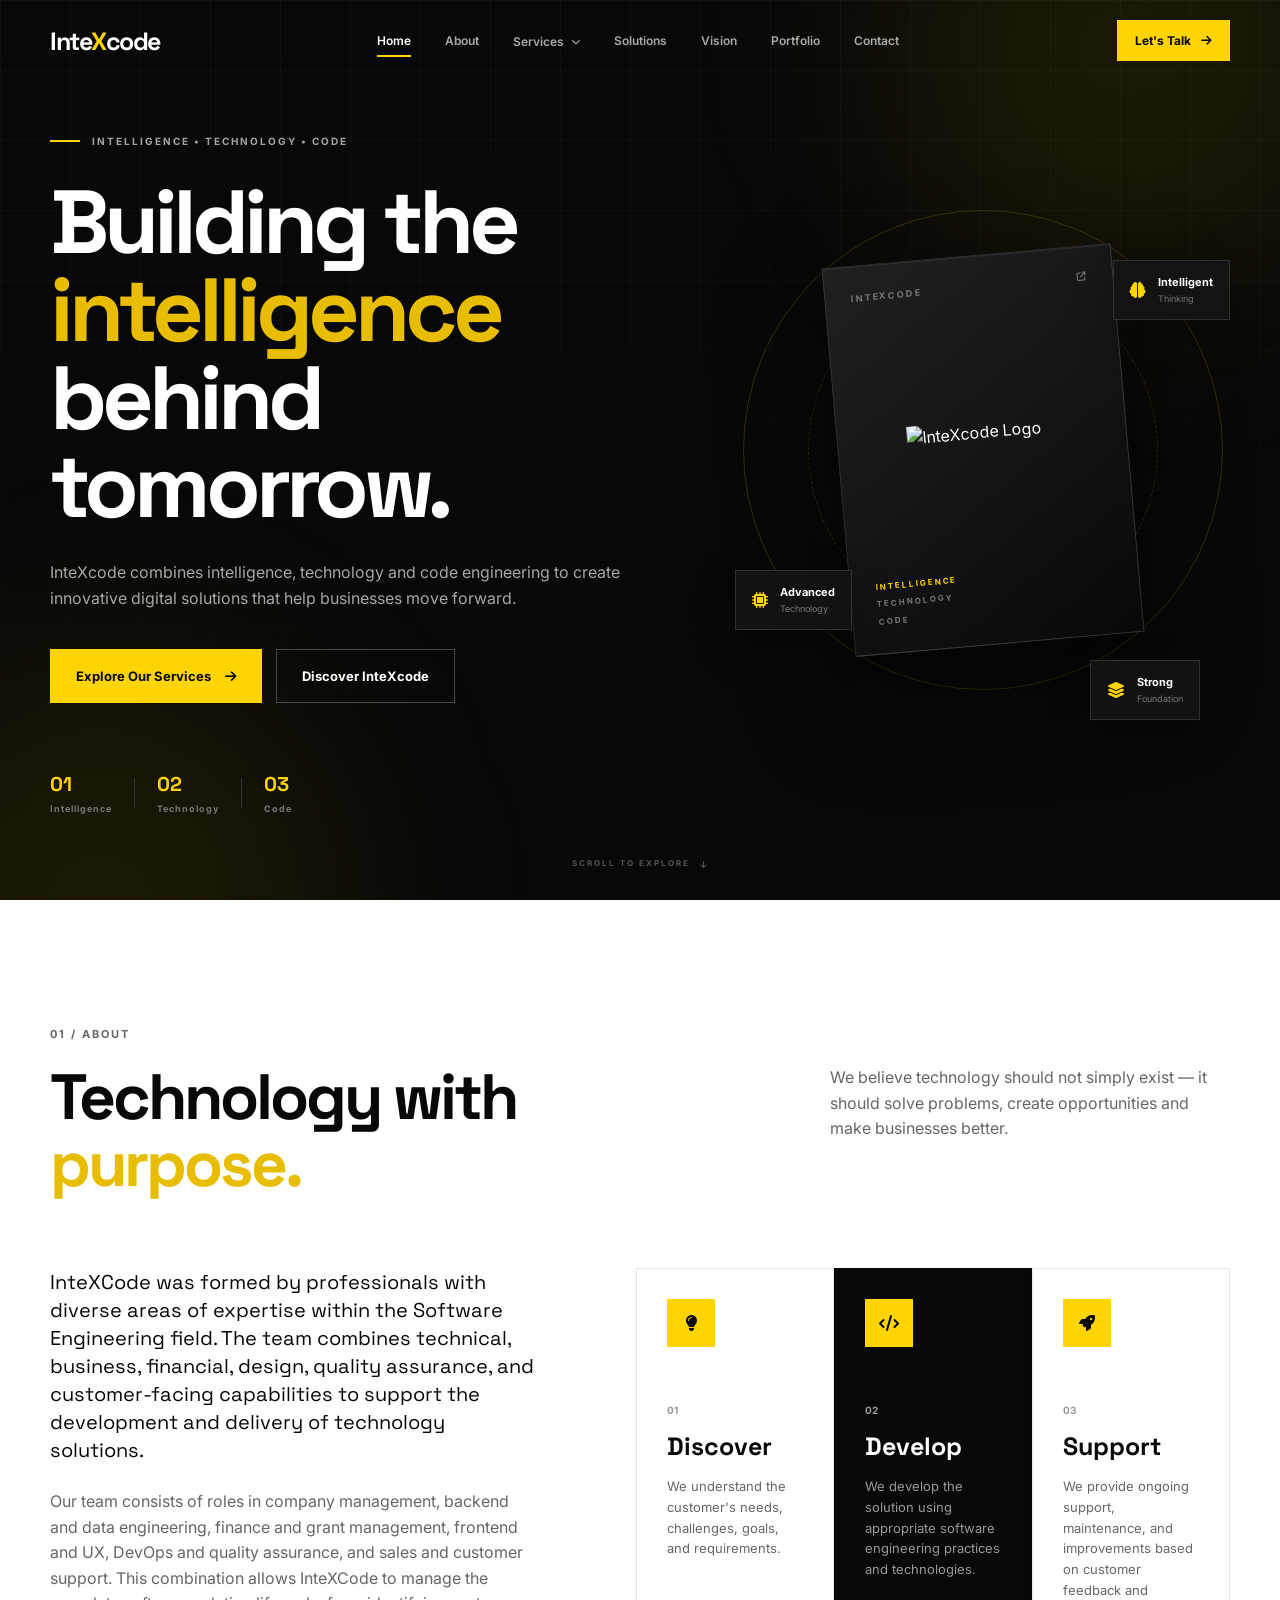
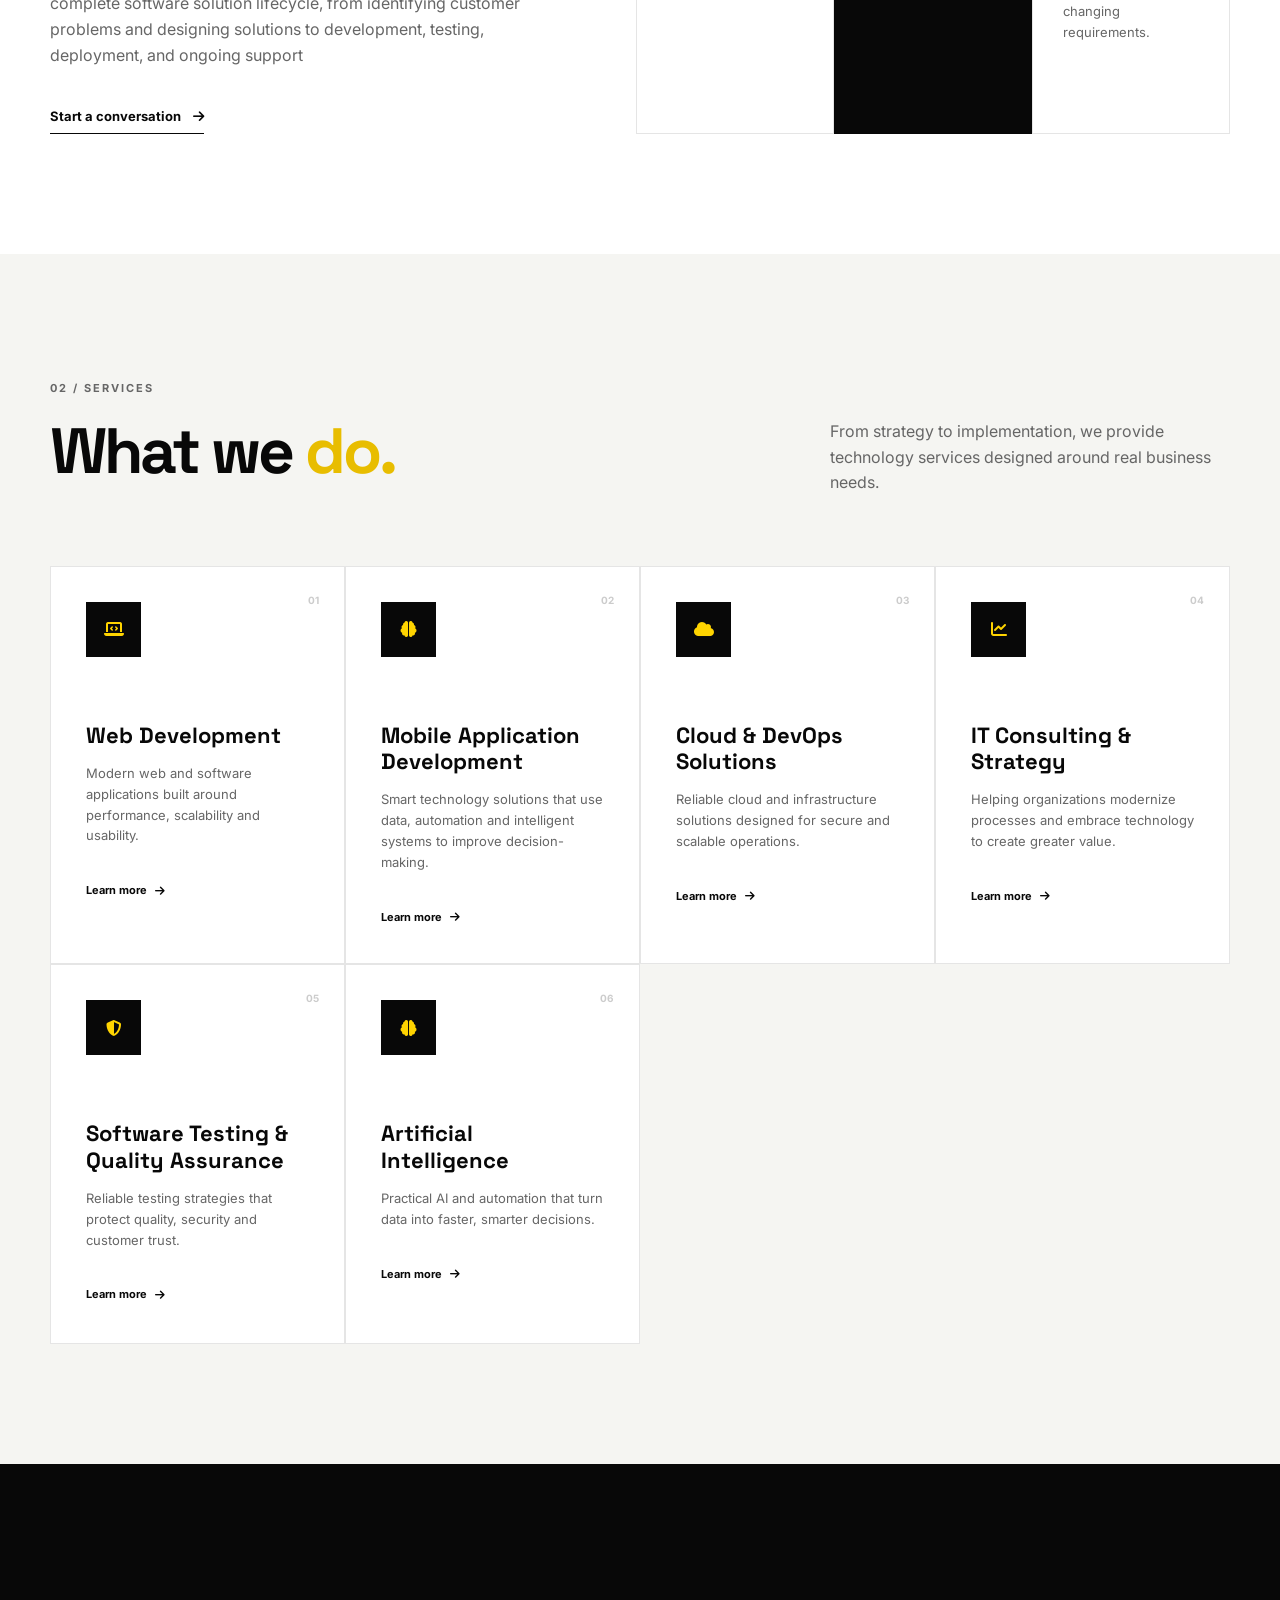
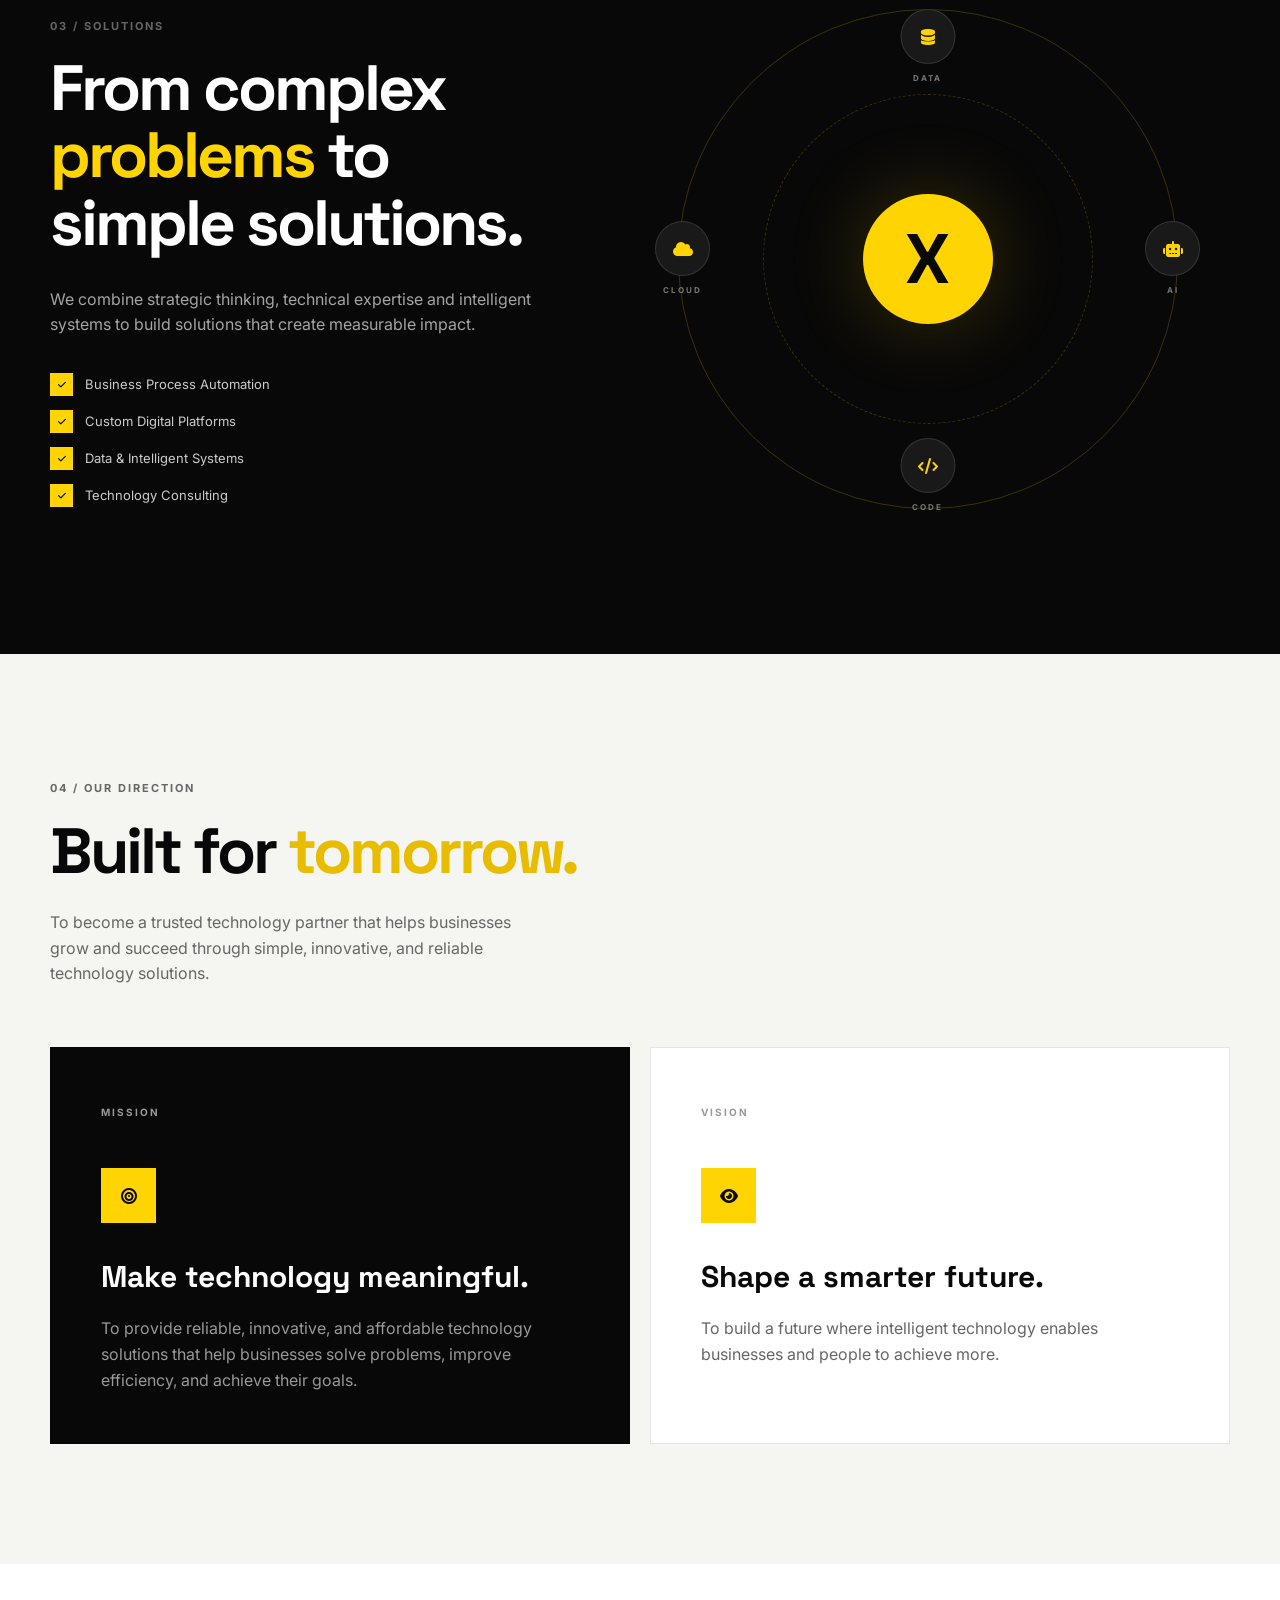
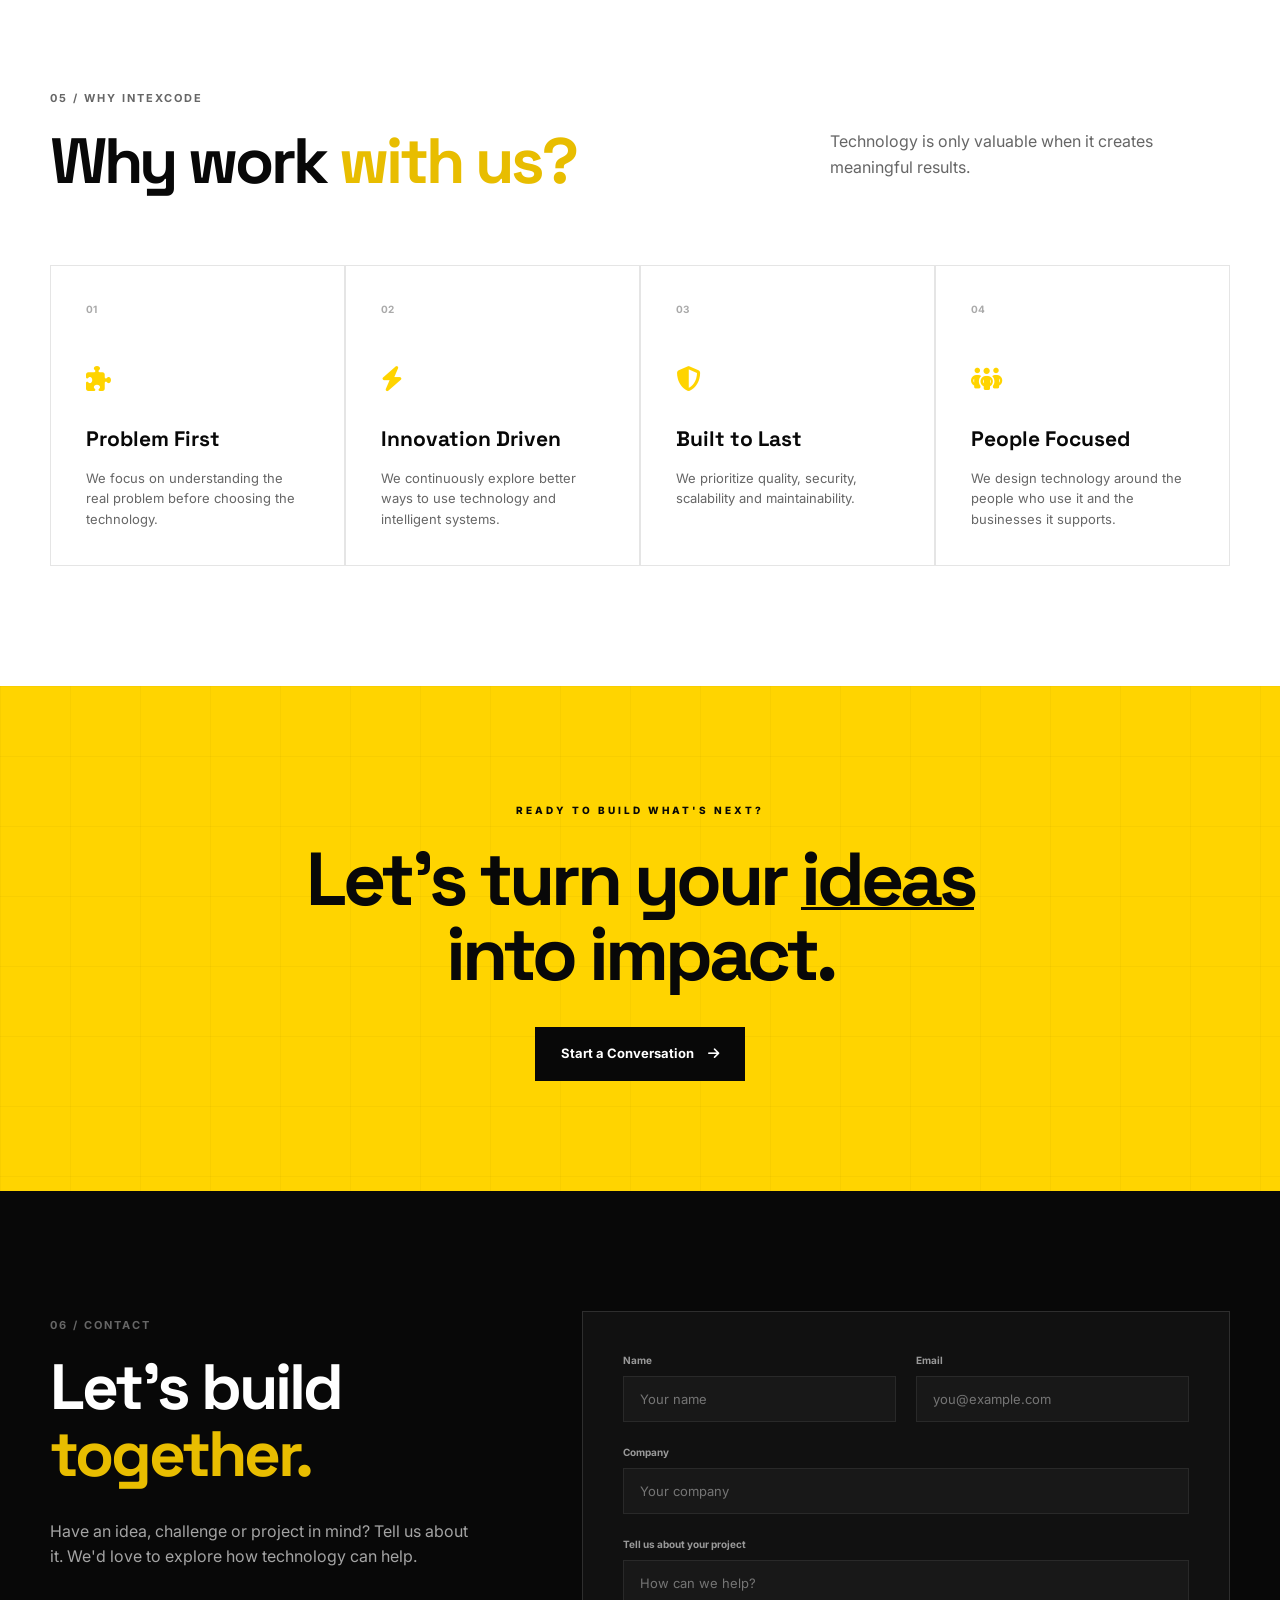
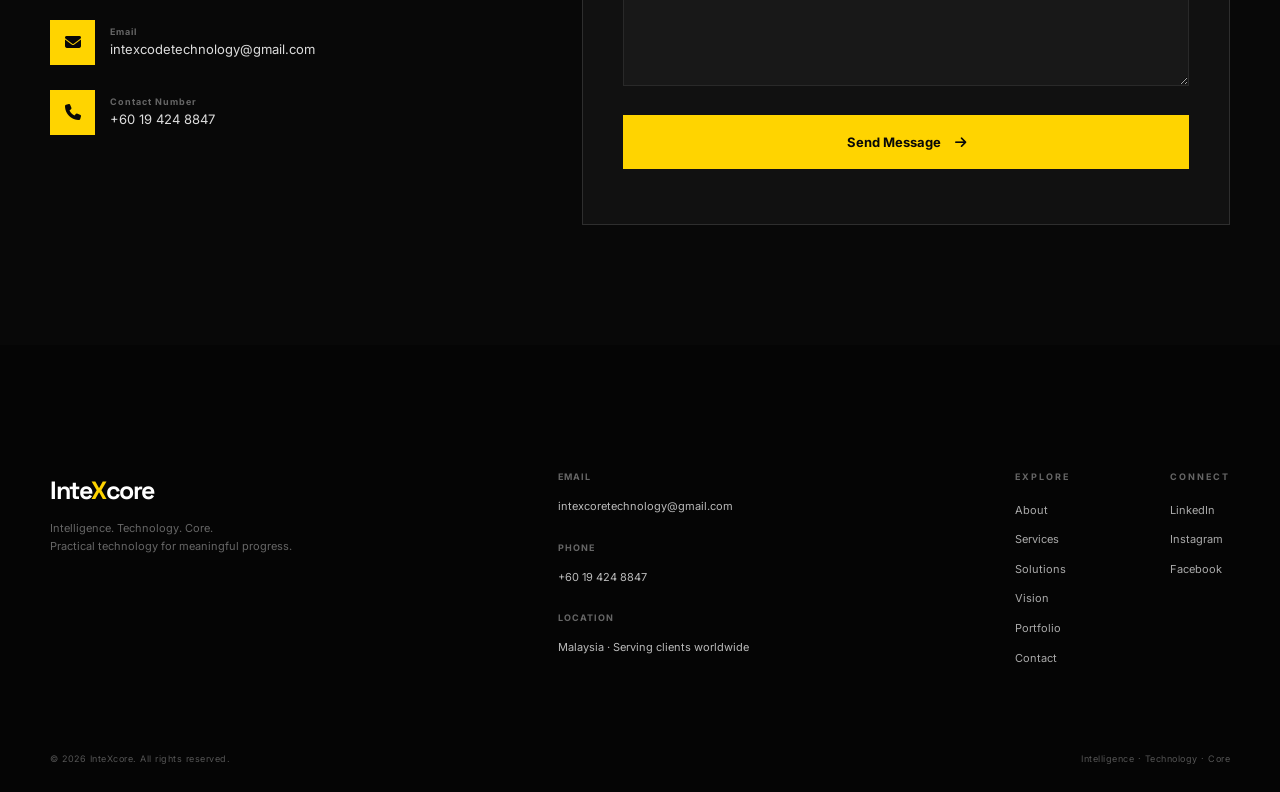
==== commit 27b4bf93: "Update index.html change core to code" ====
--- a/index.html
+++ b/index.html
@@ -6,9 +6,9 @@
     <meta name="viewport" content="width=device-width, initial-scale=1.0">
 
     <meta name="description"
-        content="InteXcore — Intelligence, Technology and Core. Building intelligent technology solutions for a smarter future.">
-
-    <title>InteXcore | Intelligence. Technology. Core.</title>
+        content="InteXcode — Intelligence, Technology and Code. Building intelligent technology solutions for a smarter future.">
+
+    <title>InteXcode | Intelligence. Technology. Code.</title>
 
     <!-- Google Font -->
     <link rel="preconnect" href="https://fonts.googleapis.com">
@@ -32,7 +32,7 @@
         <div class="container nav-container">
 
             <a href="#home" class="logo">
-                Inte<span>X</span>core
+                Inte<span>X</span>code
             </a>
 
             <nav class="nav-menu" id="navMenu">
@@ -98,7 +98,7 @@
 
                 <div class="eyebrow">
                     <span></span>
-                    INTELLIGENCE • TECHNOLOGY • CORE
+                    INTELLIGENCE • TECHNOLOGY • CODE
                 </div>
 
                 <h1>
@@ -108,7 +108,7 @@
                 </h1>
 
                 <p>
-                    InteXcore combines intelligence, technology and core
+                    InteXcode combines intelligence, technology and code
                     engineering to create innovative digital solutions that
                     help businesses move forward.
                 </p>
@@ -121,7 +121,7 @@
                     </a>
 
                     <a href="about.html" class="btn btn-outline">
-                        Discover InteXcore
+                        Discover InteXcode
                     </a>
 
                 </div>
@@ -144,7 +144,7 @@
 
                     <div class="trust-item">
                         <strong>03</strong>
-                        <span>Core</span>
+                        <span>Code</span>
                     </div>
 
                 </div>
@@ -160,18 +160,18 @@
                 <div class="core-card">
 
                     <div class="core-top">
-                        <span>INTEXCORE</span>
+                        <span>INTEXCODE</span>
                         <i class="fa-solid fa-arrow-up-right-from-square"></i>
                     </div>
 
                     <div class="core-symbol">
-                        <img src="images/intexcore-logo.jpeg" alt="InteXcore Logo" class="symbol-logo">
+                        <img src="images/intexcode-logo.jpeg" alt="InteXcode Logo" class="symbol-logo">
                     </div>
 
                     <div class="core-bottom">
                         <span>INTELLIGENCE</span>
                         <span>TECHNOLOGY</span>
-                        <span>CORE</span>
+                        <span>CODE</span>
                     </div>
 
                 </div>
@@ -243,7 +243,7 @@
                 <div class="about-text reveal">
 
                     <p class="large-text">
-                        InteXCore was formed by professionals with diverse areas of
+                        InteXCode was formed by professionals with diverse areas of
                         expertise within the Software Engineering field. The team
                         combines technical, business, financial, design, quality
                         assurance, and customer-facing capabilities to support the
@@ -254,7 +254,7 @@
                         Our team consists of roles in company management, backend
                         and data engineering, finance and grant management, frontend
                         and UX, DevOps and quality assurance, and sales and customer
-                        support. This combination allows InteXCore to manage the
+                        support. This combination allows InteXCode to manage the
                         complete software solution lifecycle, from identifying customer
                         problems and designing solutions to development, testing,
                         deployment, and ongoing support
@@ -639,7 +639,7 @@
             <div class="section-header reveal">
 
                 <div>
-                    <span class="section-number">05 / WHY INTEXCORE</span>
+                    <span class="section-number">05 / WHY INTEXCODE</span>
 
                     <h2>
                         Why work
@@ -790,8 +790,8 @@
 
                             <div>
                                 <small>Email</small>
-                                <a href="mailto:intexcoretechnology@gmail.com">
-                                    intexcoretechnology@gmail.com
+                                <a href="mailto:intexcodetechnology@gmail.com">
+                                    intexcodetechnology@gmail.com
                                 </a>
                             </div>
 
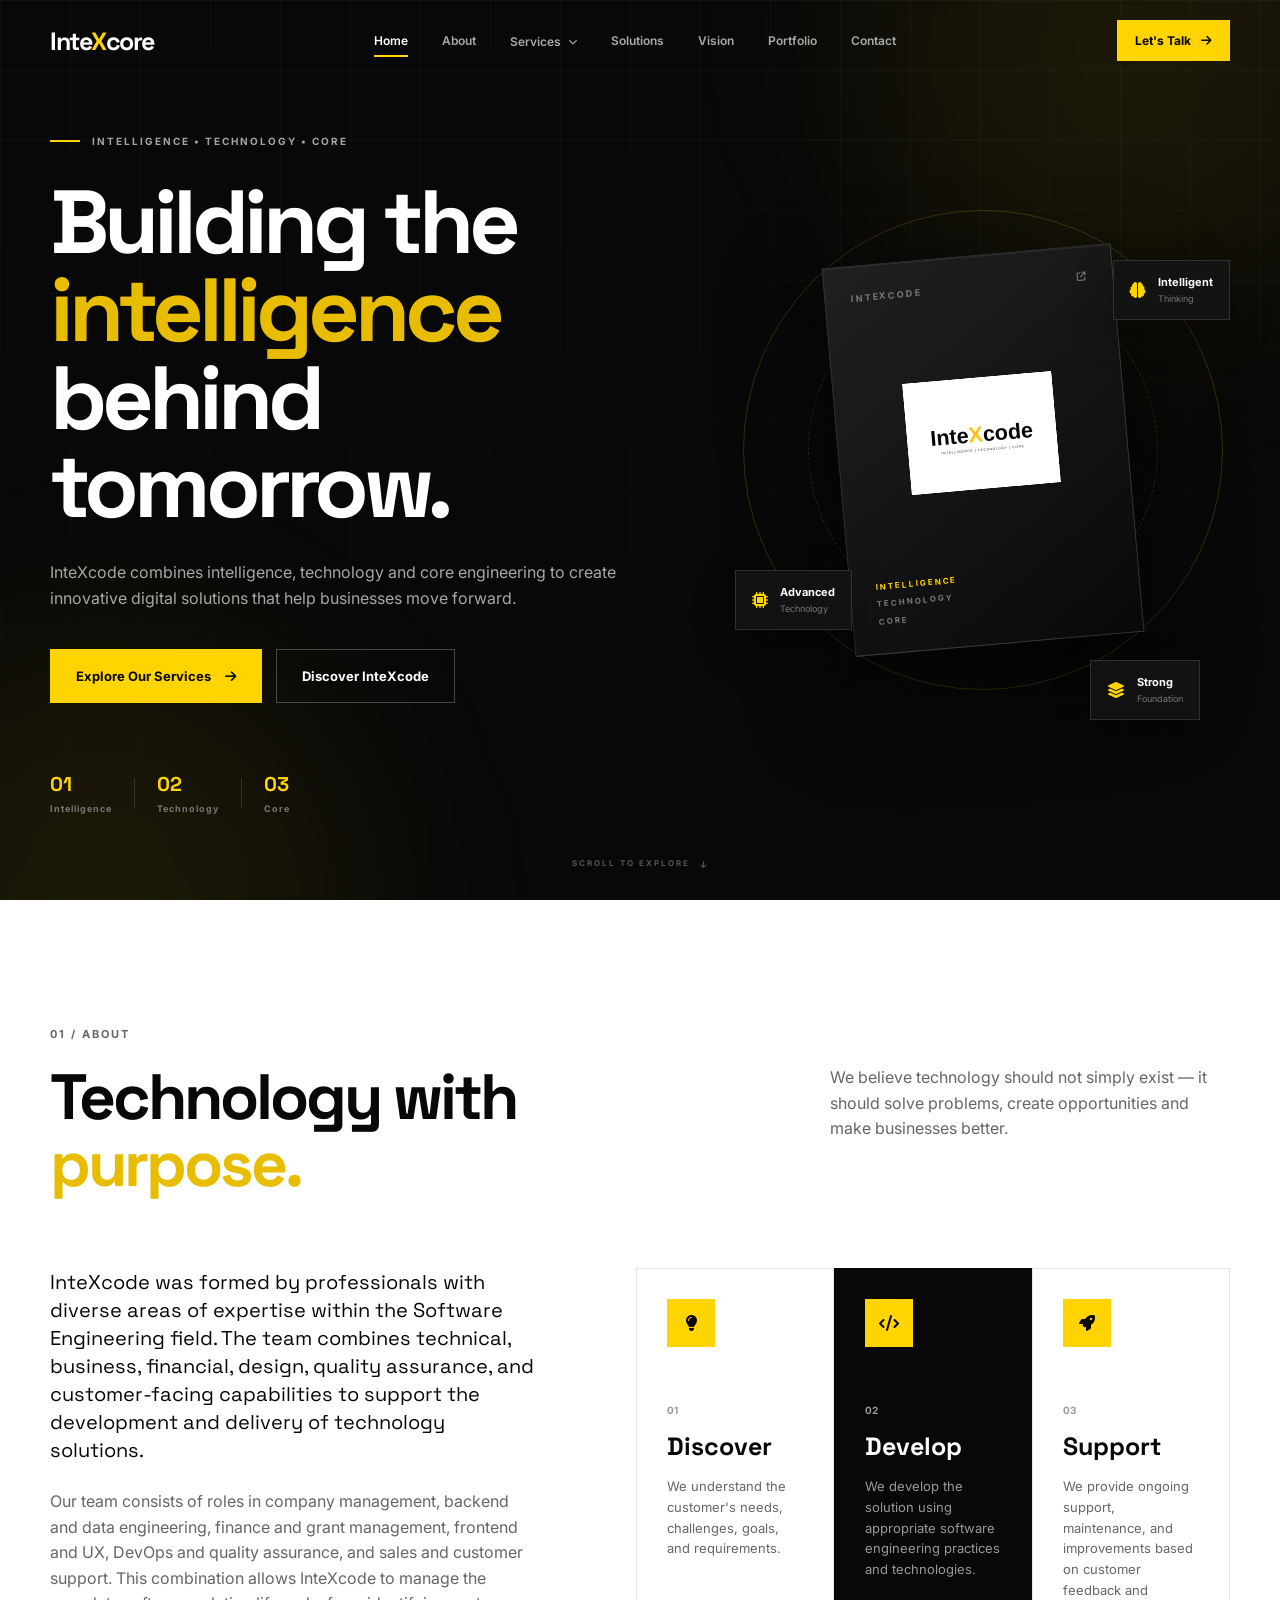
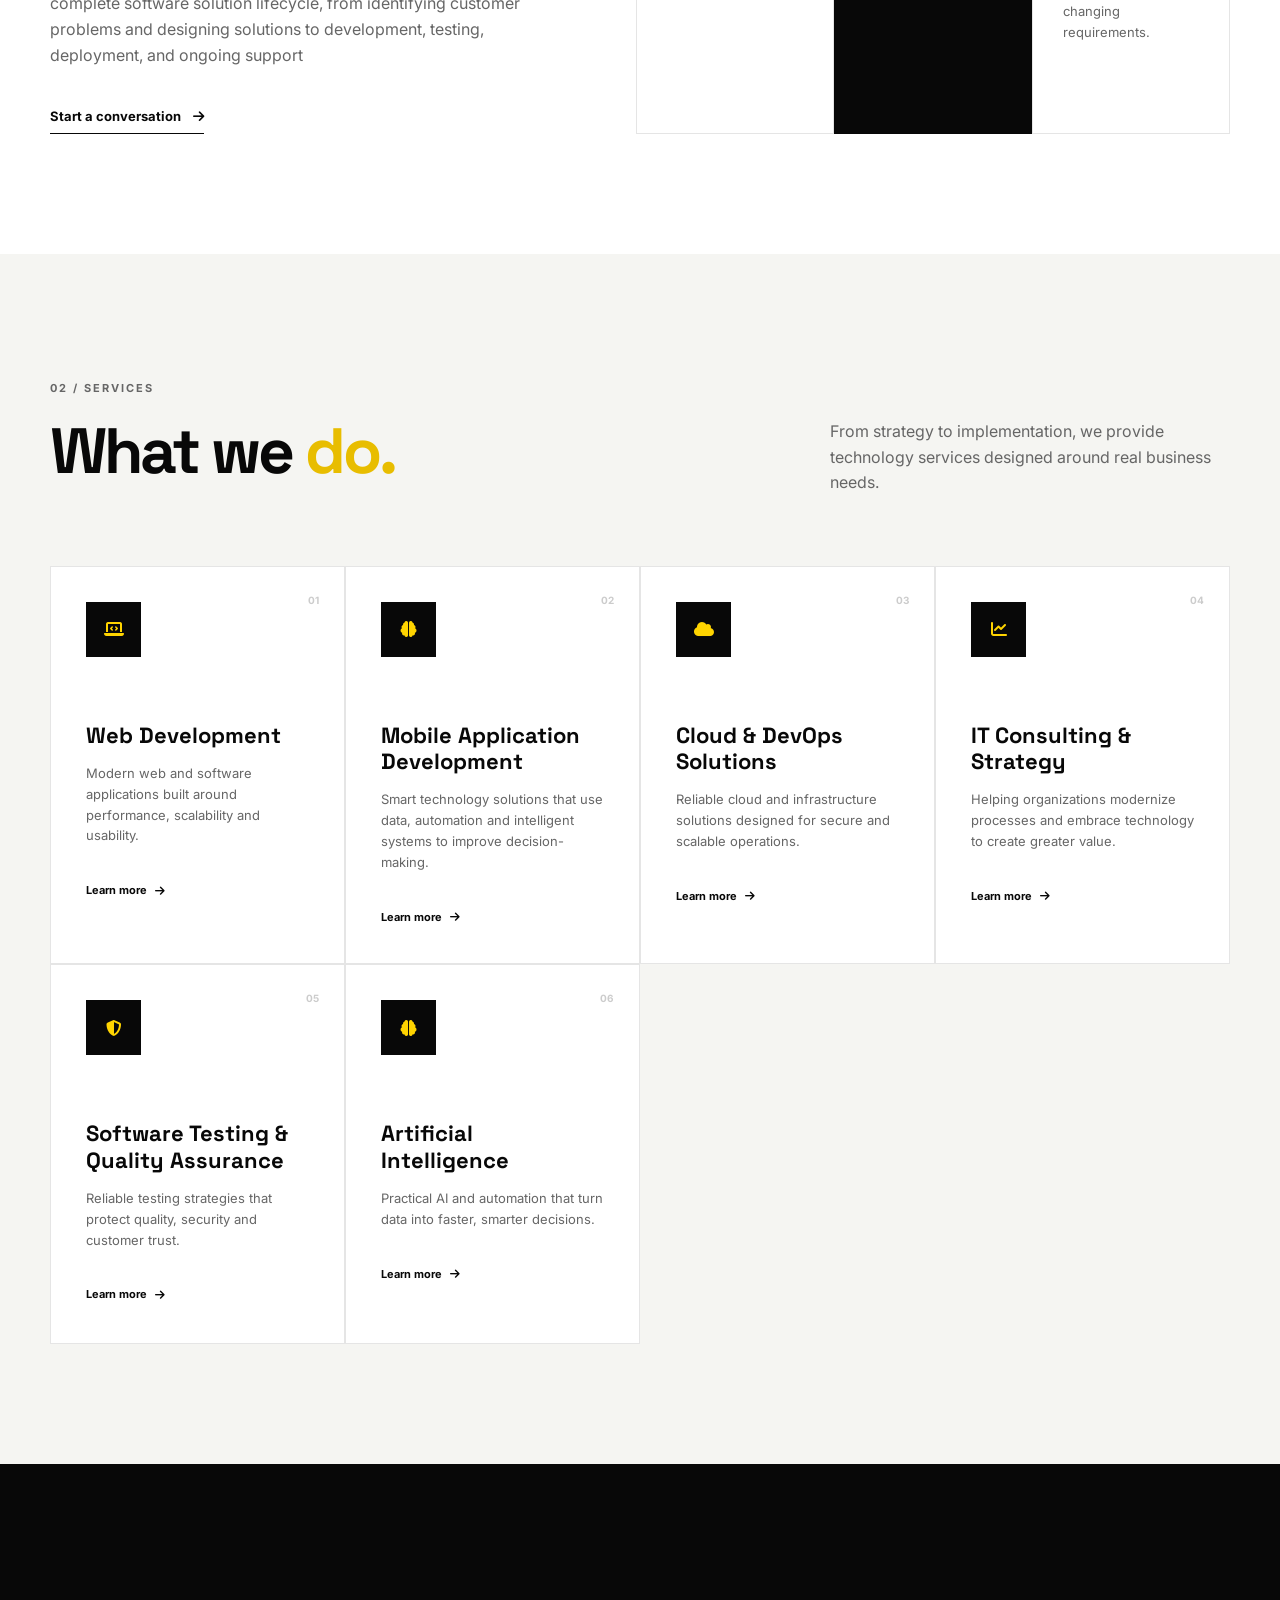
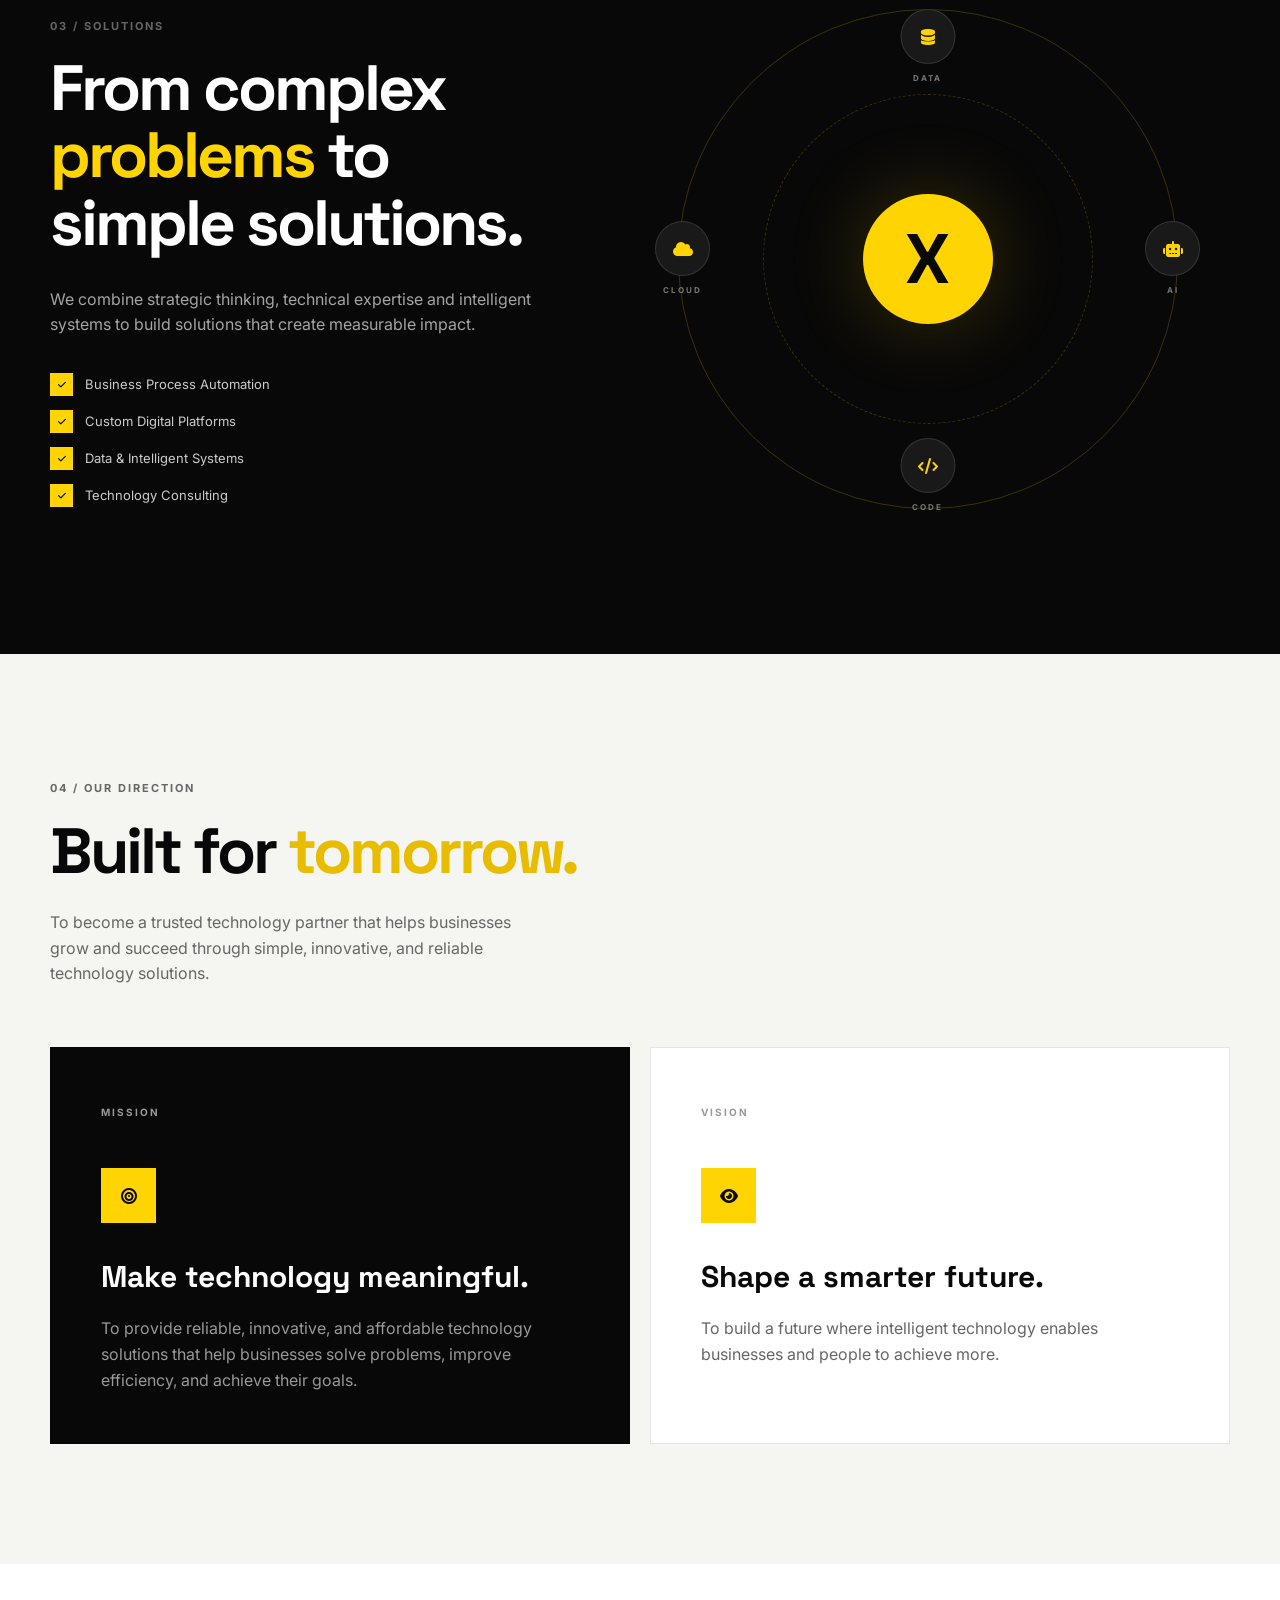
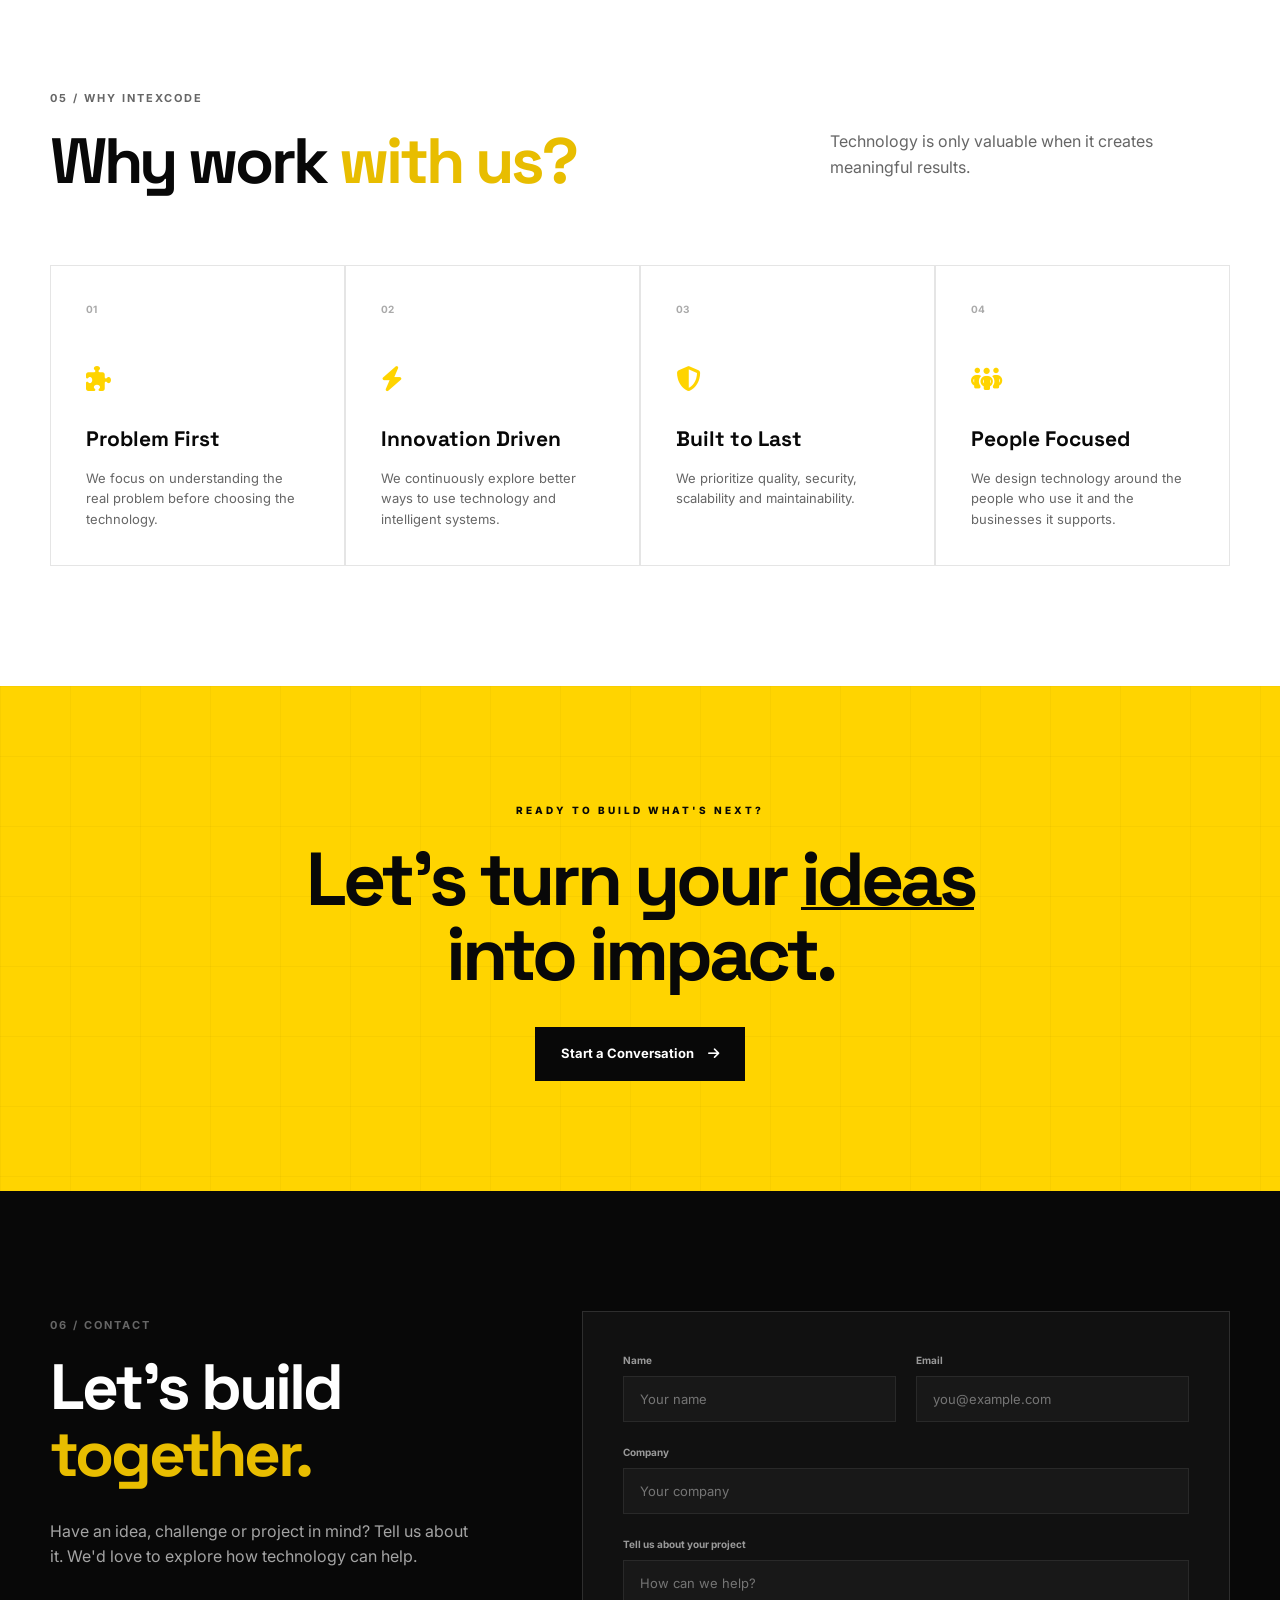
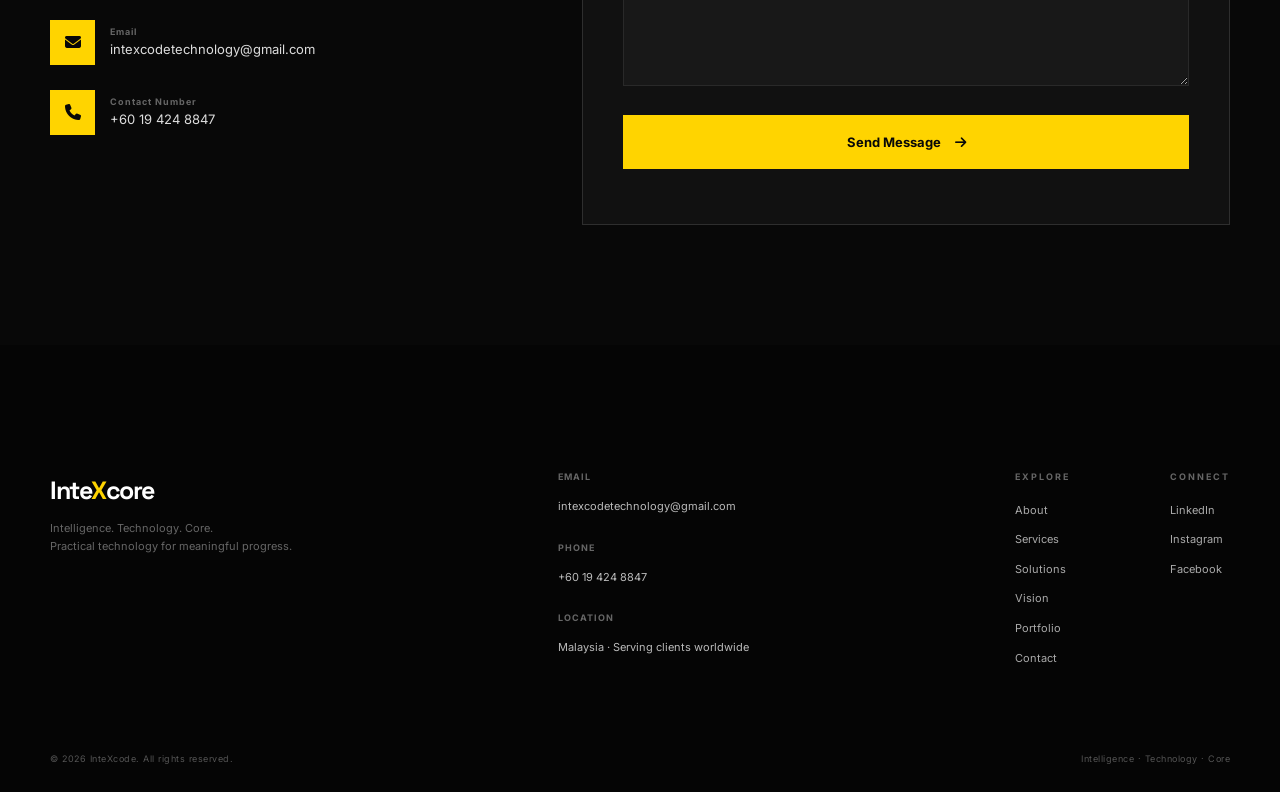
==== commit 0cc138c9: "change company name" ====
--- a/index.html
+++ b/index.html
@@ -6,9 +6,9 @@
     <meta name="viewport" content="width=device-width, initial-scale=1.0">
 
     <meta name="description"
-        content="InteXcode — Intelligence, Technology and Code. Building intelligent technology solutions for a smarter future.">
-
-    <title>InteXcode | Intelligence. Technology. Code.</title>
+        content="InteXcode — Intelligence, Technology and Core. Building intelligent technology solutions for a smarter future.">
+
+    <title>InteXcode | Intelligence. Technology. Core.</title>
 
     <!-- Google Font -->
     <link rel="preconnect" href="https://fonts.googleapis.com">
@@ -32,7 +32,7 @@
         <div class="container nav-container">
 
             <a href="#home" class="logo">
-                Inte<span>X</span>code
+                Inte<span>X</span>core
             </a>
 
             <nav class="nav-menu" id="navMenu">
@@ -98,7 +98,7 @@
 
                 <div class="eyebrow">
                     <span></span>
-                    INTELLIGENCE • TECHNOLOGY • CODE
+                    INTELLIGENCE • TECHNOLOGY • CORE
                 </div>
 
                 <h1>
@@ -108,7 +108,7 @@
                 </h1>
 
                 <p>
-                    InteXcode combines intelligence, technology and code
+                    InteXcode combines intelligence, technology and core
                     engineering to create innovative digital solutions that
                     help businesses move forward.
                 </p>
@@ -144,7 +144,7 @@
 
                     <div class="trust-item">
                         <strong>03</strong>
-                        <span>Code</span>
+                        <span>Core</span>
                     </div>
 
                 </div>
@@ -165,13 +165,13 @@
                     </div>
 
                     <div class="core-symbol">
-                        <img src="images/intexcode-logo.jpeg" alt="InteXcode Logo" class="symbol-logo">
+                        <img src="images/intexcode-logo.svg" alt="InteXcode Logo" class="symbol-logo">
                     </div>
 
                     <div class="core-bottom">
                         <span>INTELLIGENCE</span>
                         <span>TECHNOLOGY</span>
-                        <span>CODE</span>
+                        <span>CORE</span>
                     </div>
 
                 </div>
@@ -243,7 +243,7 @@
                 <div class="about-text reveal">
 
                     <p class="large-text">
-                        InteXCode was formed by professionals with diverse areas of
+                        InteXcode was formed by professionals with diverse areas of
                         expertise within the Software Engineering field. The team
                         combines technical, business, financial, design, quality
                         assurance, and customer-facing capabilities to support the
@@ -254,7 +254,7 @@
                         Our team consists of roles in company management, backend
                         and data engineering, finance and grant management, frontend
                         and UX, DevOps and quality assurance, and sales and customer
-                        support. This combination allows InteXCode to manage the
+                        support. This combination allows InteXcode to manage the
                         complete software solution lifecycle, from identifying customer
                         problems and designing solutions to development, testing,
                         deployment, and ongoing support
--- a/style.css
+++ b/style.css
@@ -1,6 +1,6 @@
 
 /* =========================================================
-   INTEXCORE
+    INTEXCODE
    Intelligence. Technology. Core.
 ========================================================= */
 
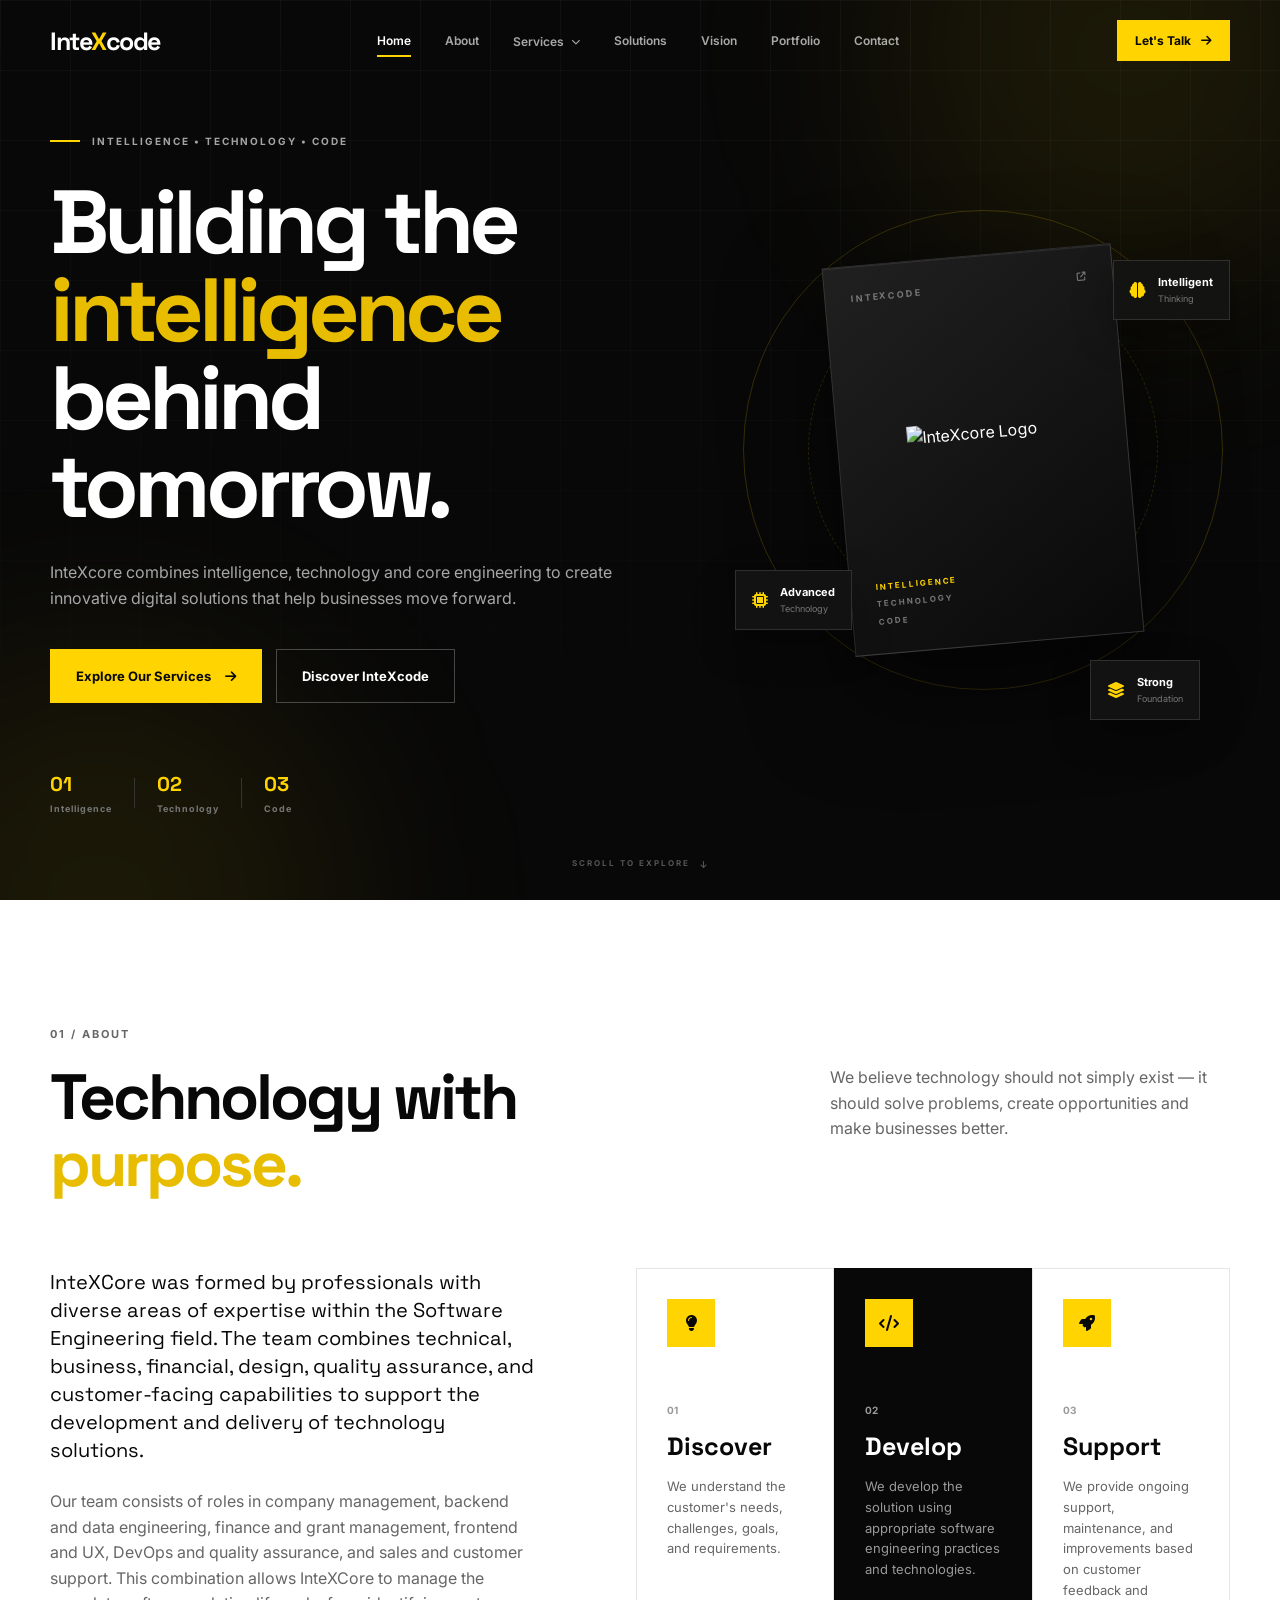
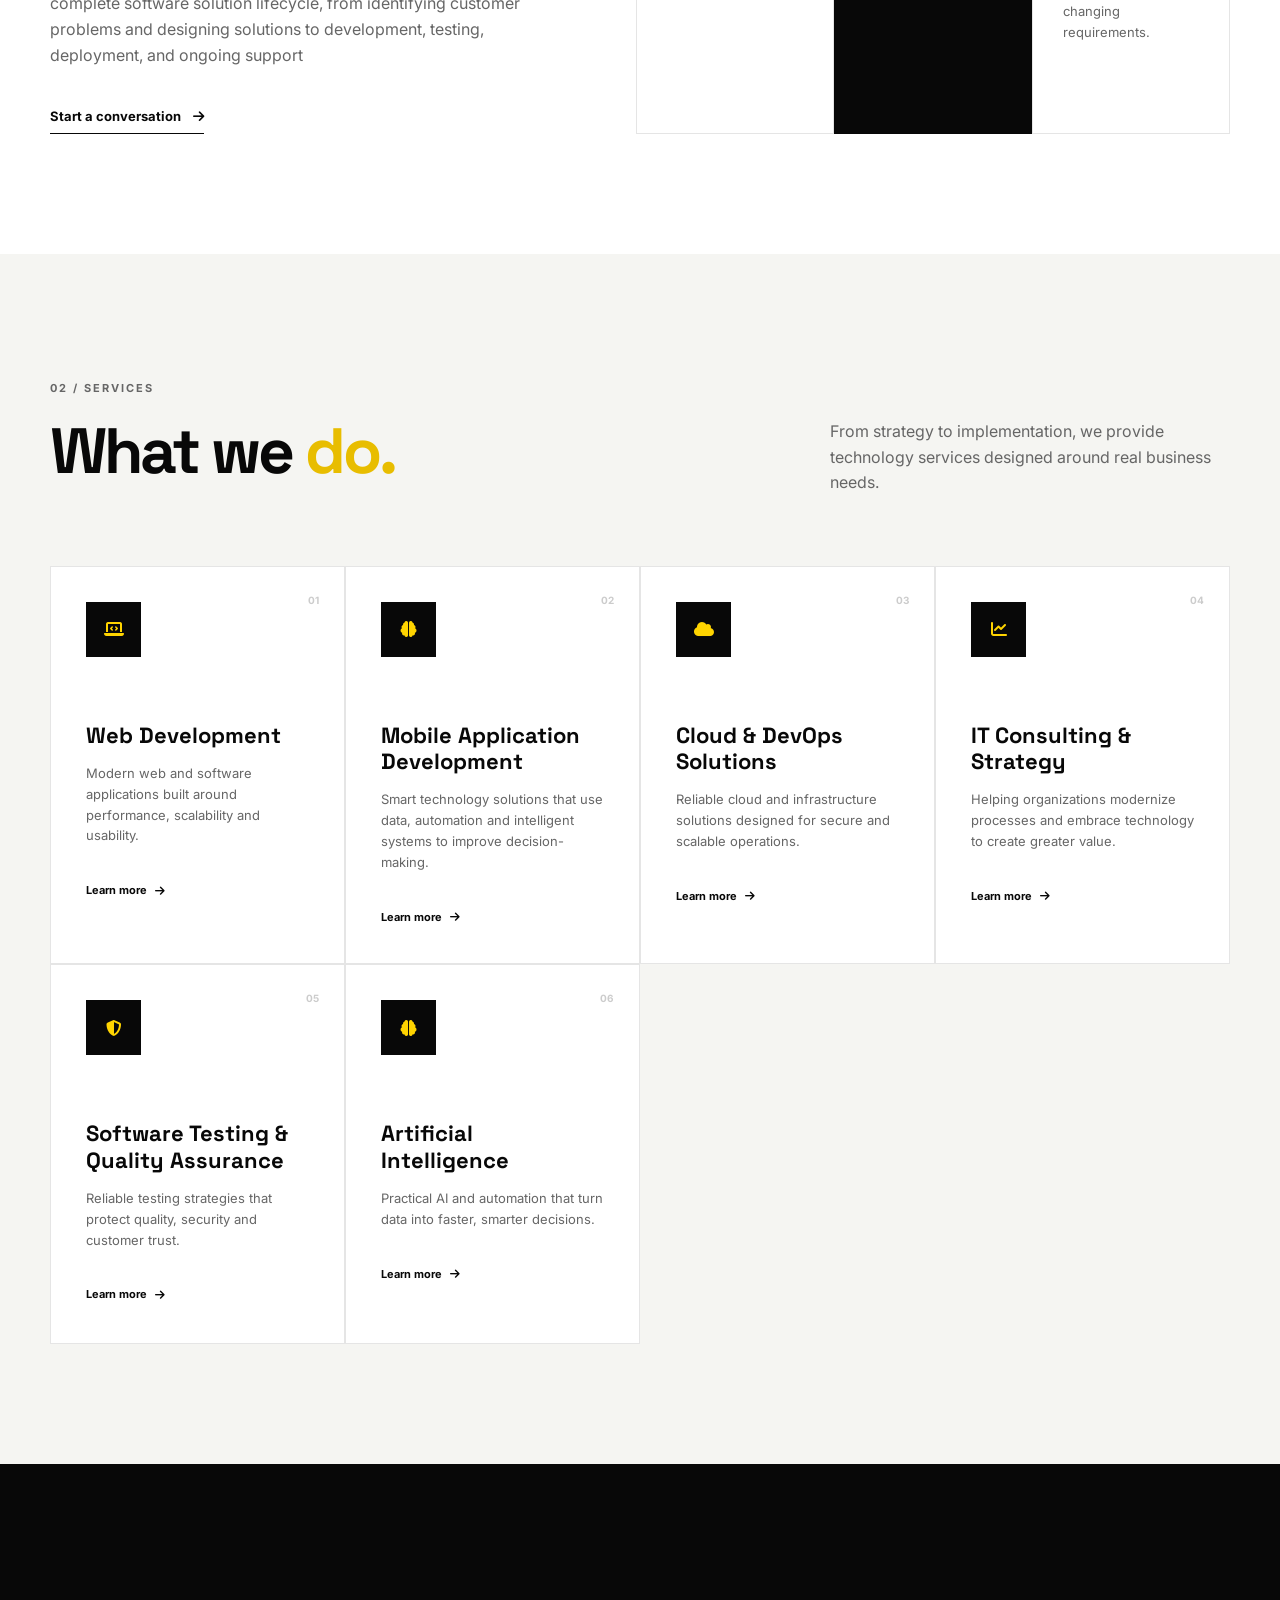
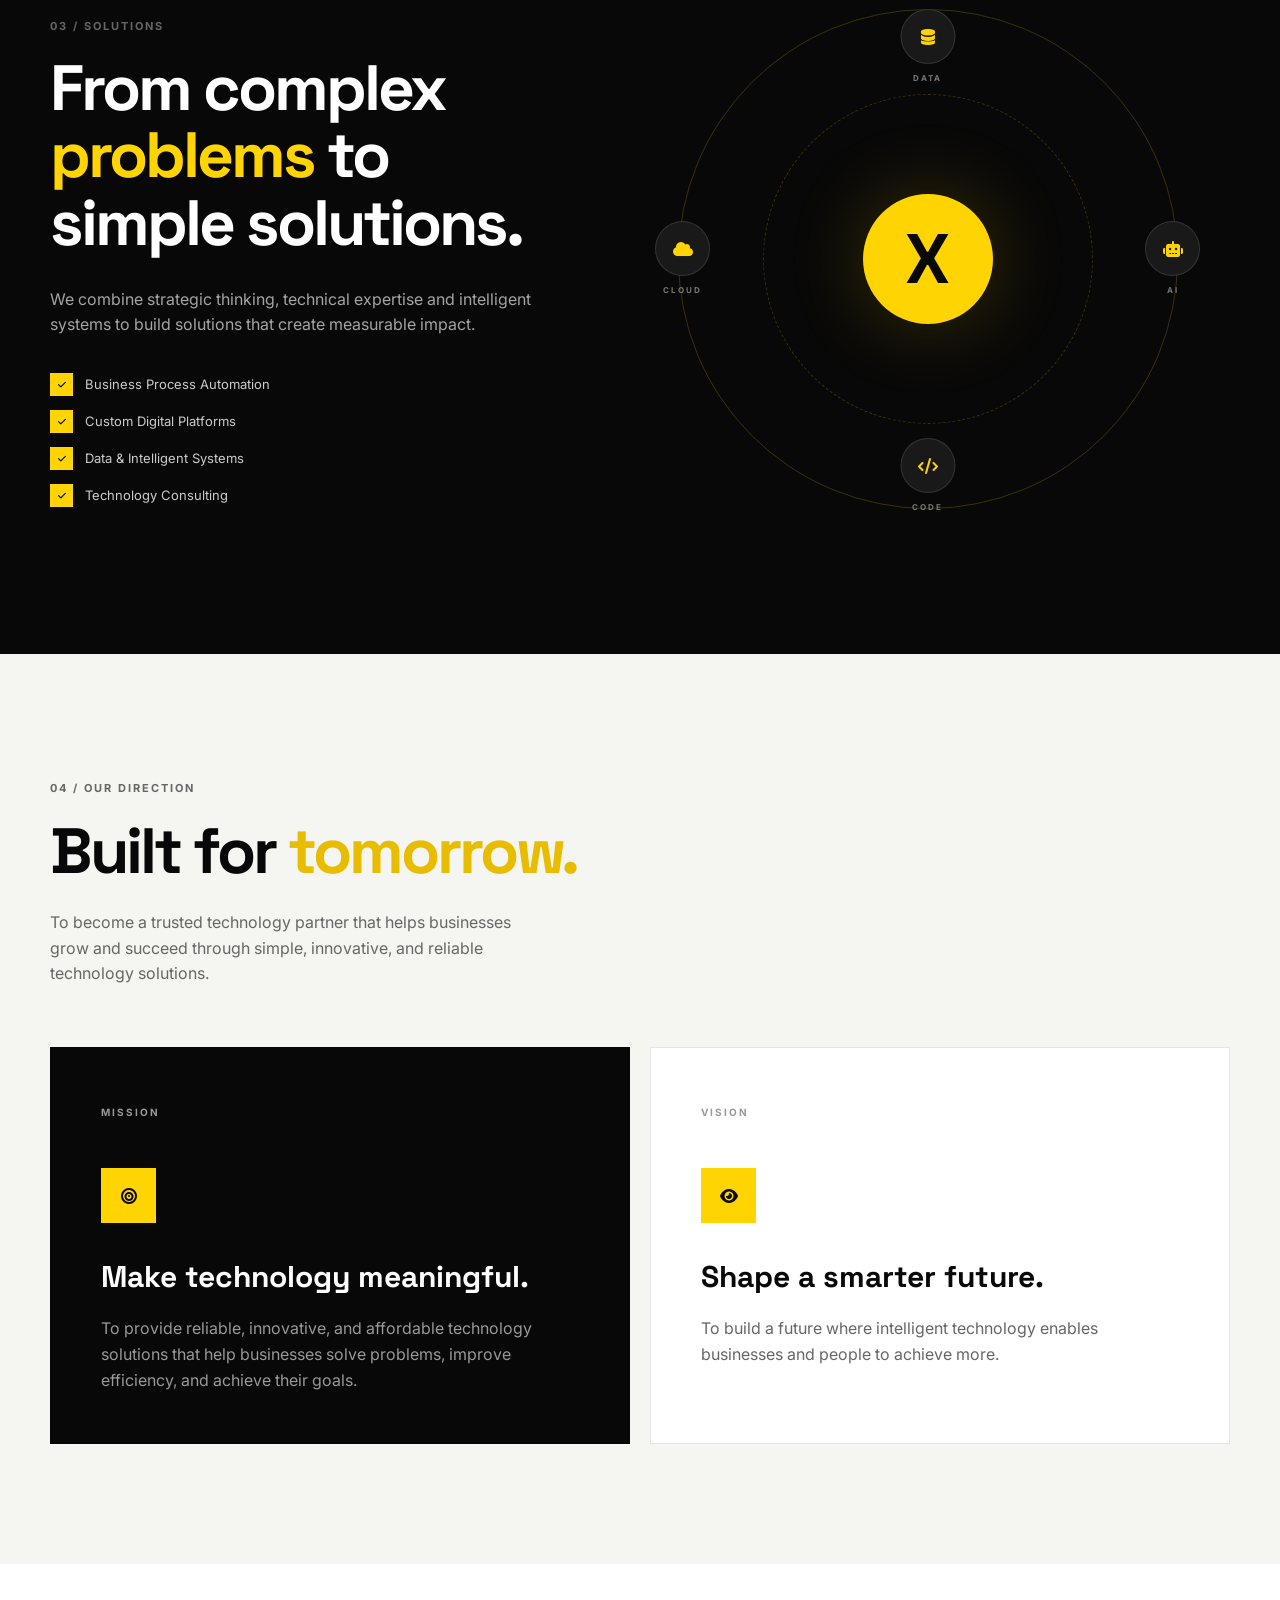
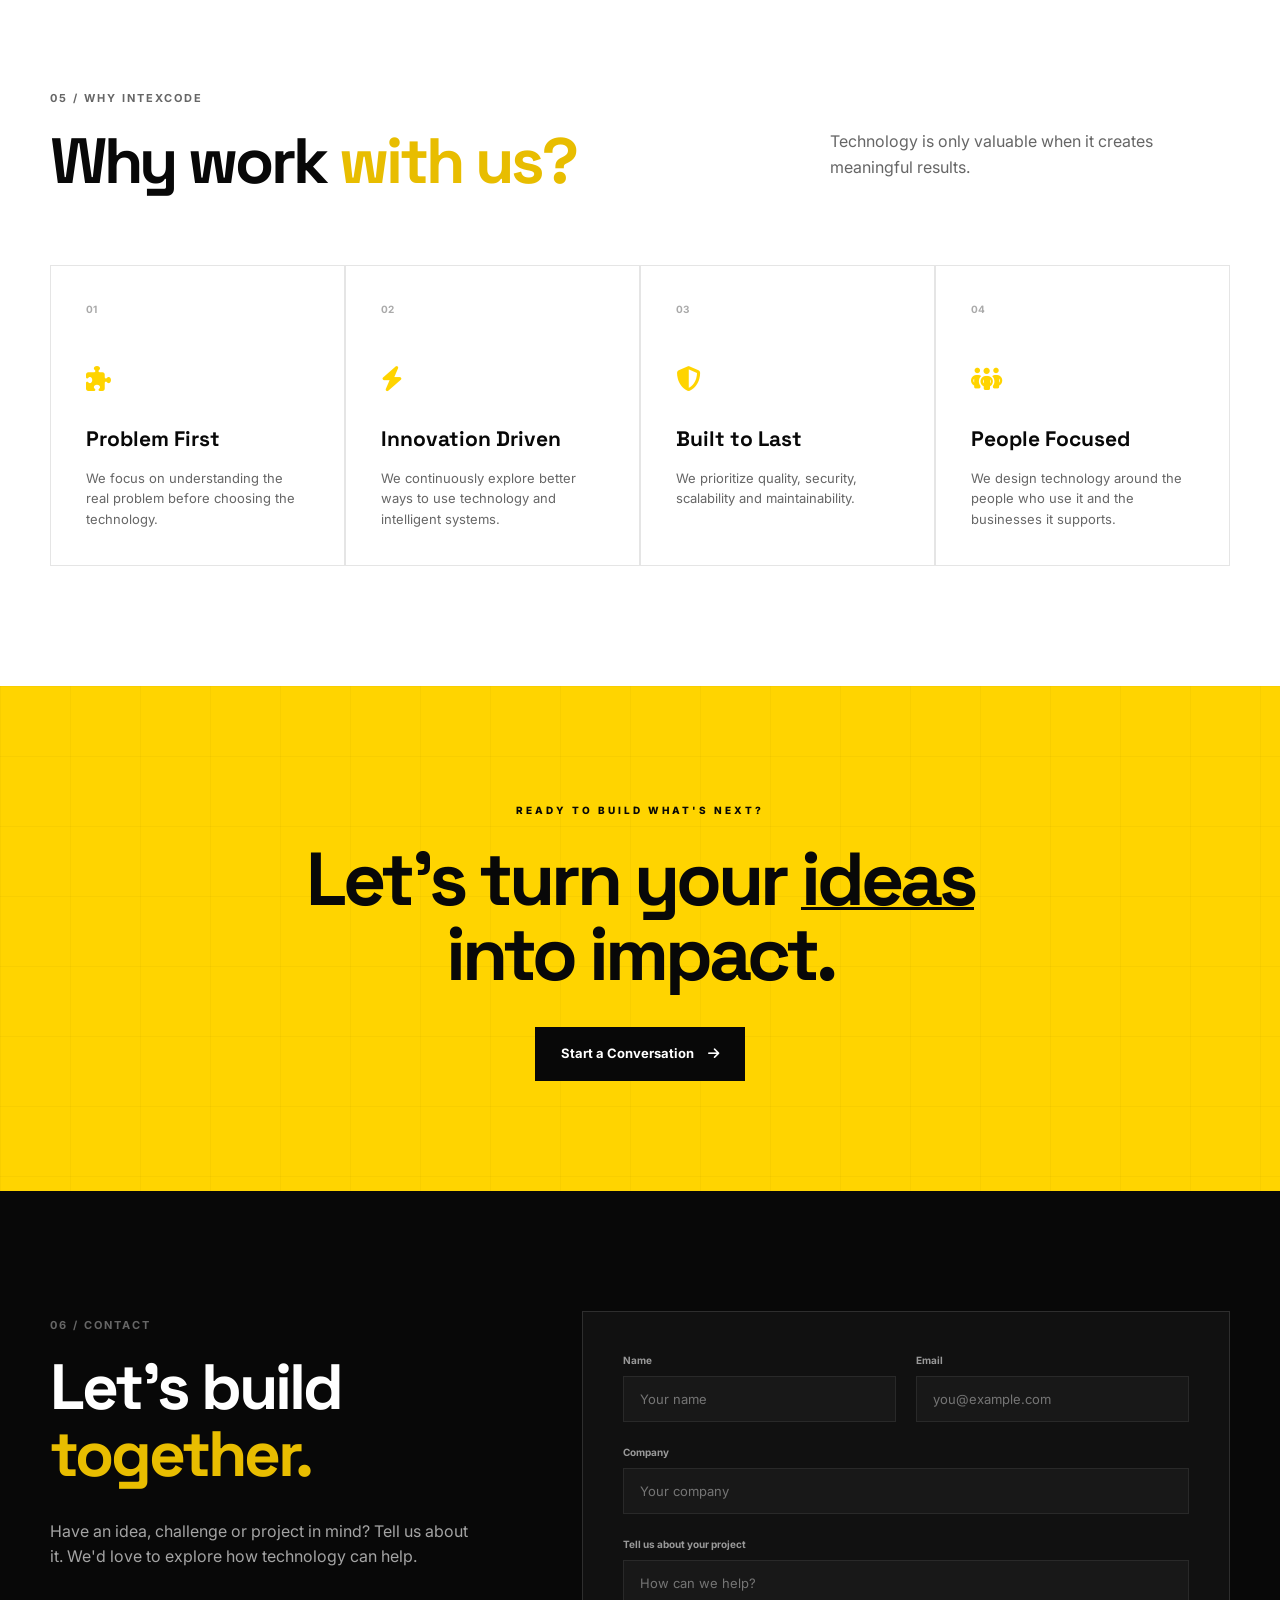
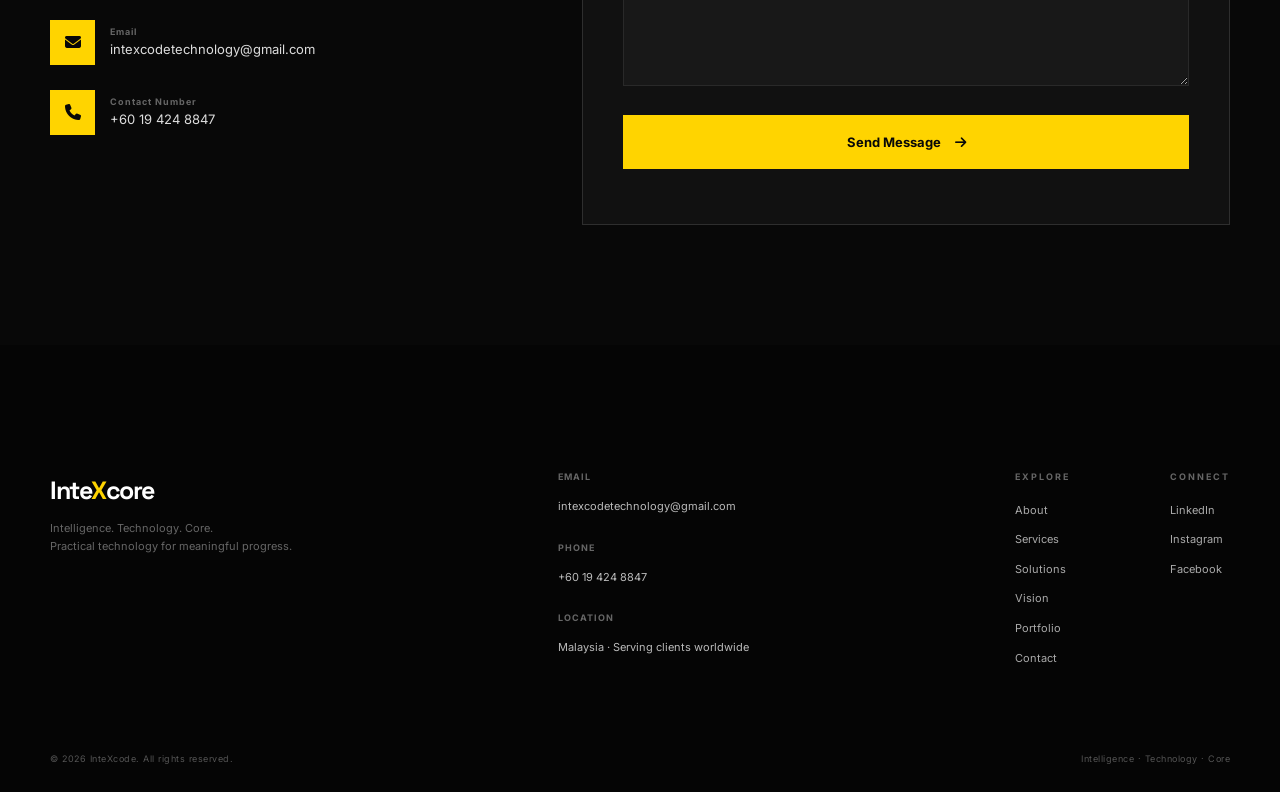
==== commit e0126366: "Merge main into faris" ====
--- a/index.html
+++ b/index.html
@@ -6,9 +6,9 @@
     <meta name="viewport" content="width=device-width, initial-scale=1.0">
 
     <meta name="description"
-        content="InteXcode — Intelligence, Technology and Core. Building intelligent technology solutions for a smarter future.">
-
-    <title>InteXcode | Intelligence. Technology. Core.</title>
+        content="InteXcore — Intelligence, Technology and Core. Building intelligent technology solutions for a smarter future.">
+
+    <title>InteXcore | Intelligence. Technology. Core.</title>
 
     <!-- Google Font -->
     <link rel="preconnect" href="https://fonts.googleapis.com">
@@ -32,7 +32,7 @@
         <div class="container nav-container">
 
             <a href="#home" class="logo">
-                Inte<span>X</span>core
+                Inte<span>X</span>code
             </a>
 
             <nav class="nav-menu" id="navMenu">
@@ -98,7 +98,7 @@
 
                 <div class="eyebrow">
                     <span></span>
-                    INTELLIGENCE • TECHNOLOGY • CORE
+                    INTELLIGENCE • TECHNOLOGY • CODE
                 </div>
 
                 <h1>
@@ -108,7 +108,7 @@
                 </h1>
 
                 <p>
-                    InteXcode combines intelligence, technology and core
+                    InteXcore combines intelligence, technology and core
                     engineering to create innovative digital solutions that
                     help businesses move forward.
                 </p>
@@ -144,7 +144,7 @@
 
                     <div class="trust-item">
                         <strong>03</strong>
-                        <span>Core</span>
+                        <span>Code</span>
                     </div>
 
                 </div>
@@ -165,13 +165,13 @@
                     </div>
 
                     <div class="core-symbol">
-                        <img src="images/intexcode-logo.svg" alt="InteXcode Logo" class="symbol-logo">
+                        <img src="images/intexcore-logo.jpeg" alt="InteXcore Logo" class="symbol-logo">
                     </div>
 
                     <div class="core-bottom">
                         <span>INTELLIGENCE</span>
                         <span>TECHNOLOGY</span>
-                        <span>CORE</span>
+                        <span>CODE</span>
                     </div>
 
                 </div>
@@ -243,7 +243,7 @@
                 <div class="about-text reveal">
 
                     <p class="large-text">
-                        InteXcode was formed by professionals with diverse areas of
+                        InteXCore was formed by professionals with diverse areas of
                         expertise within the Software Engineering field. The team
                         combines technical, business, financial, design, quality
                         assurance, and customer-facing capabilities to support the
@@ -254,7 +254,7 @@
                         Our team consists of roles in company management, backend
                         and data engineering, finance and grant management, frontend
                         and UX, DevOps and quality assurance, and sales and customer
-                        support. This combination allows InteXcode to manage the
+                        support. This combination allows InteXCore to manage the
                         complete software solution lifecycle, from identifying customer
                         problems and designing solutions to development, testing,
                         deployment, and ongoing support
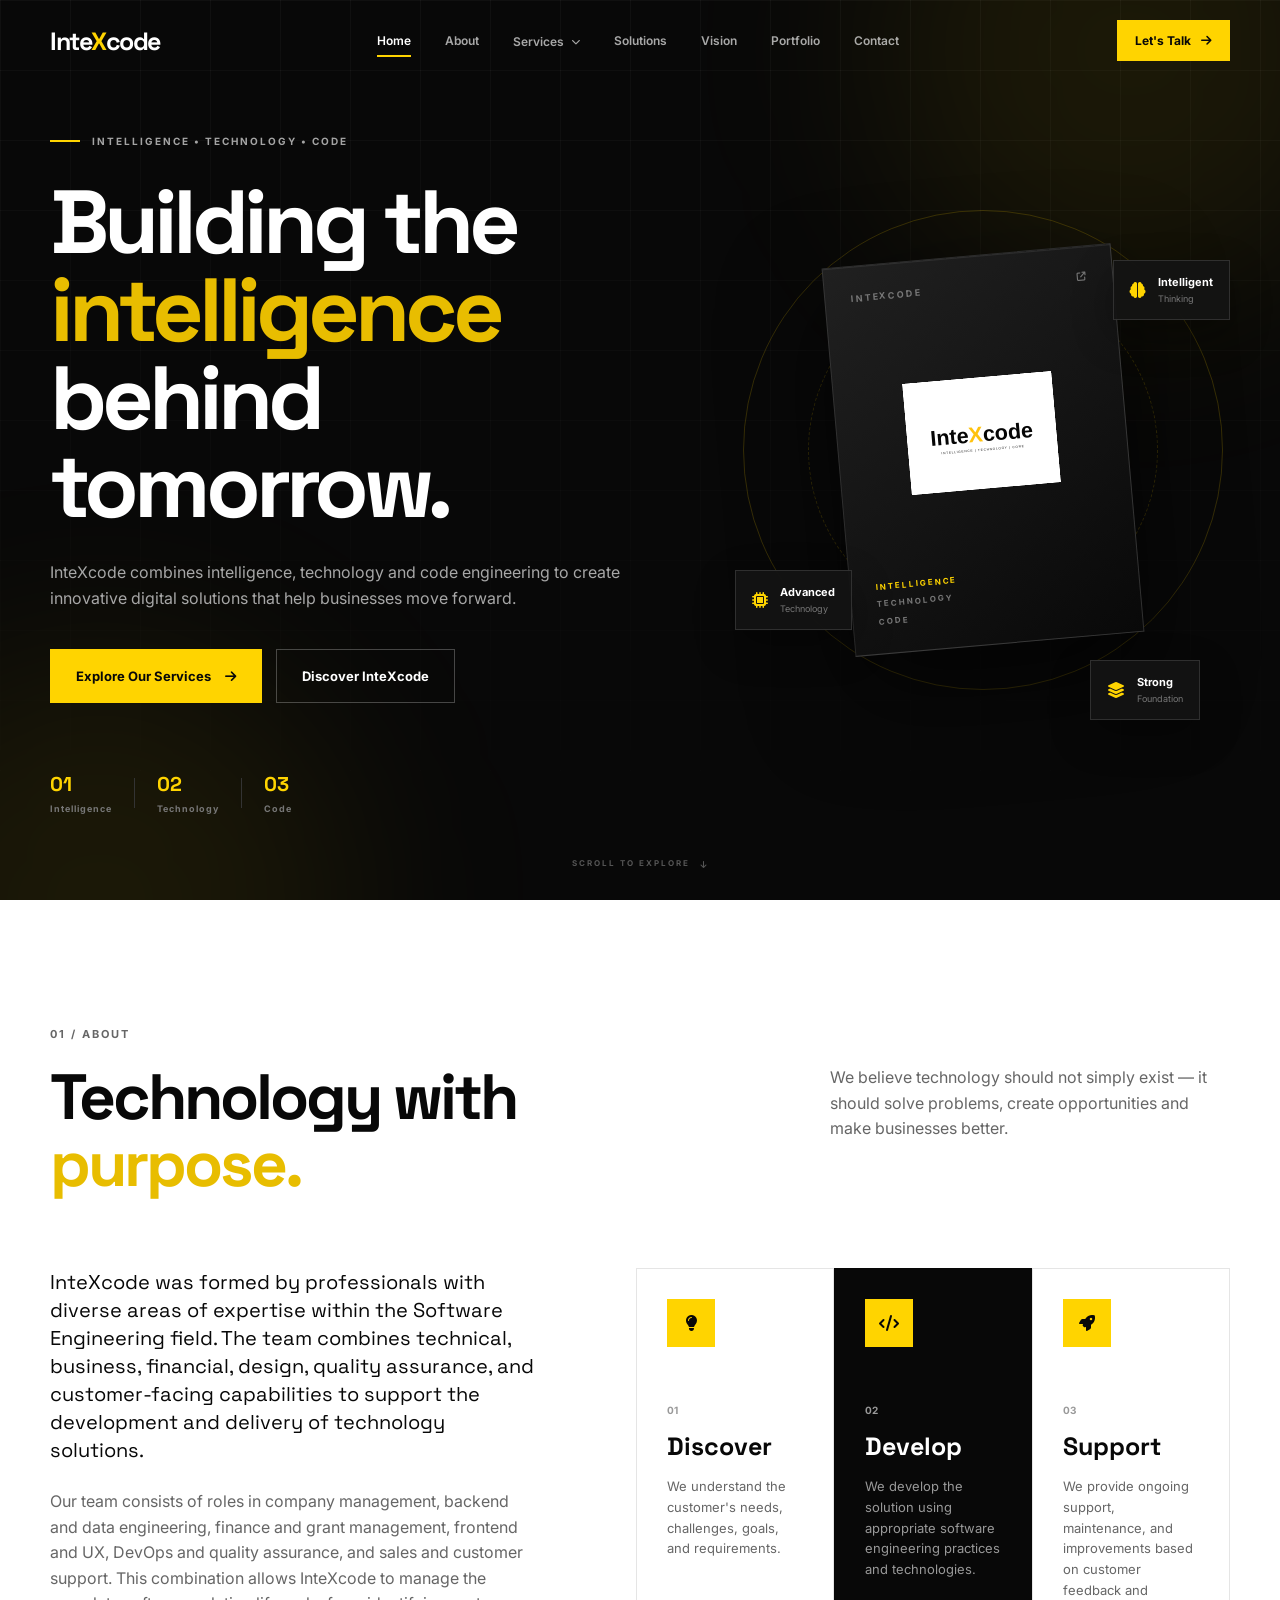
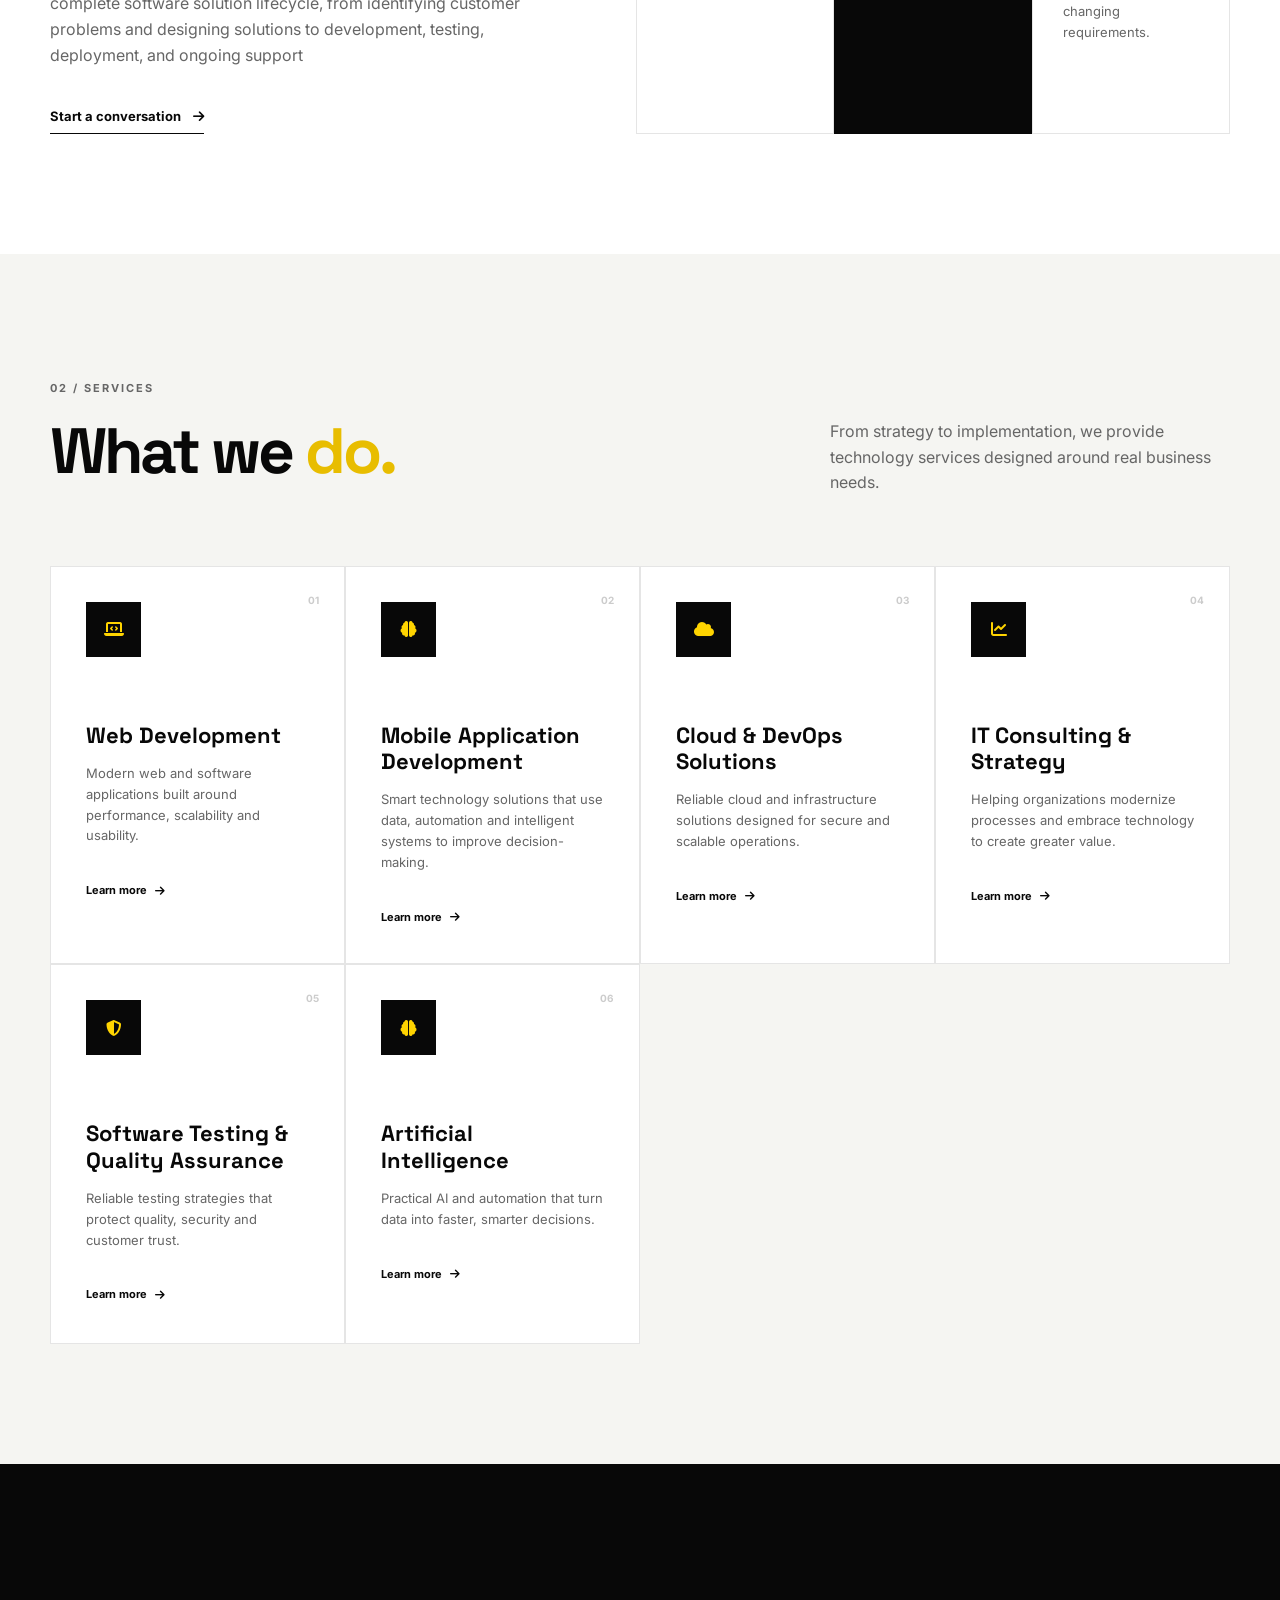
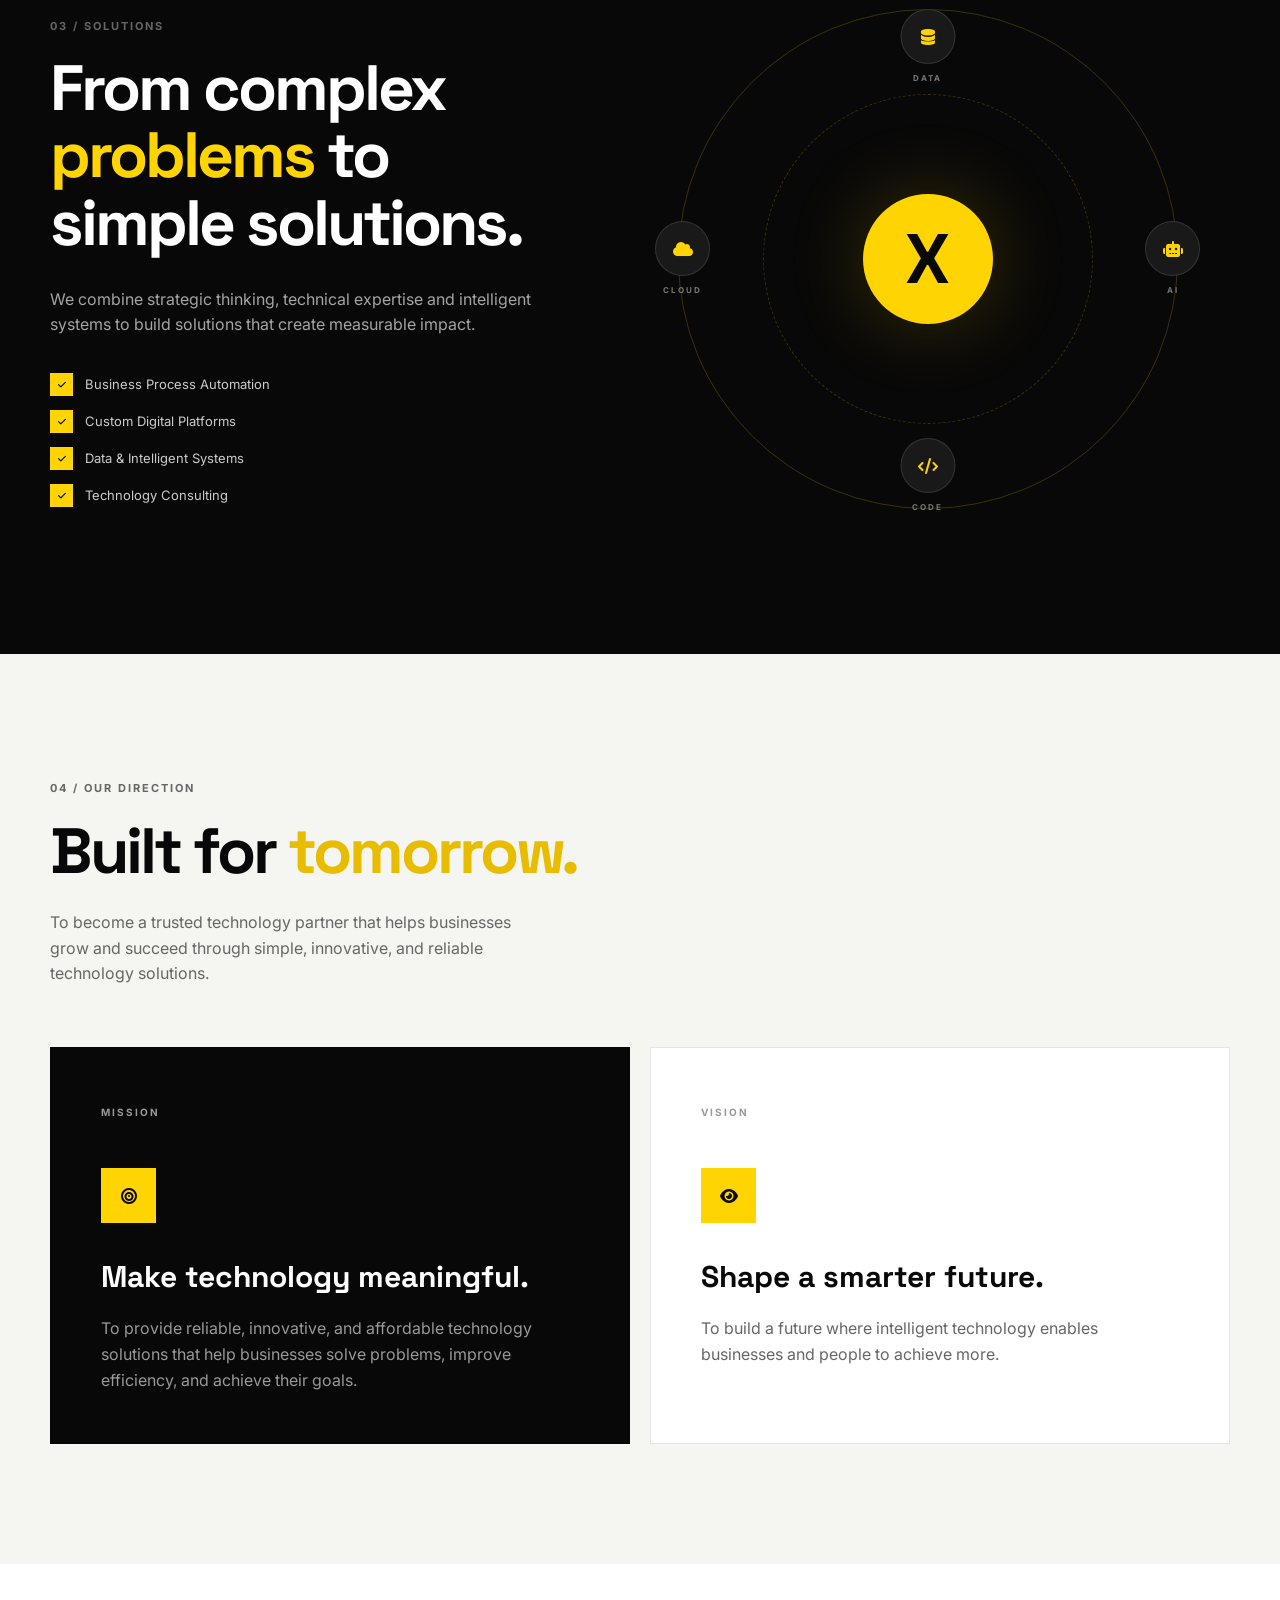
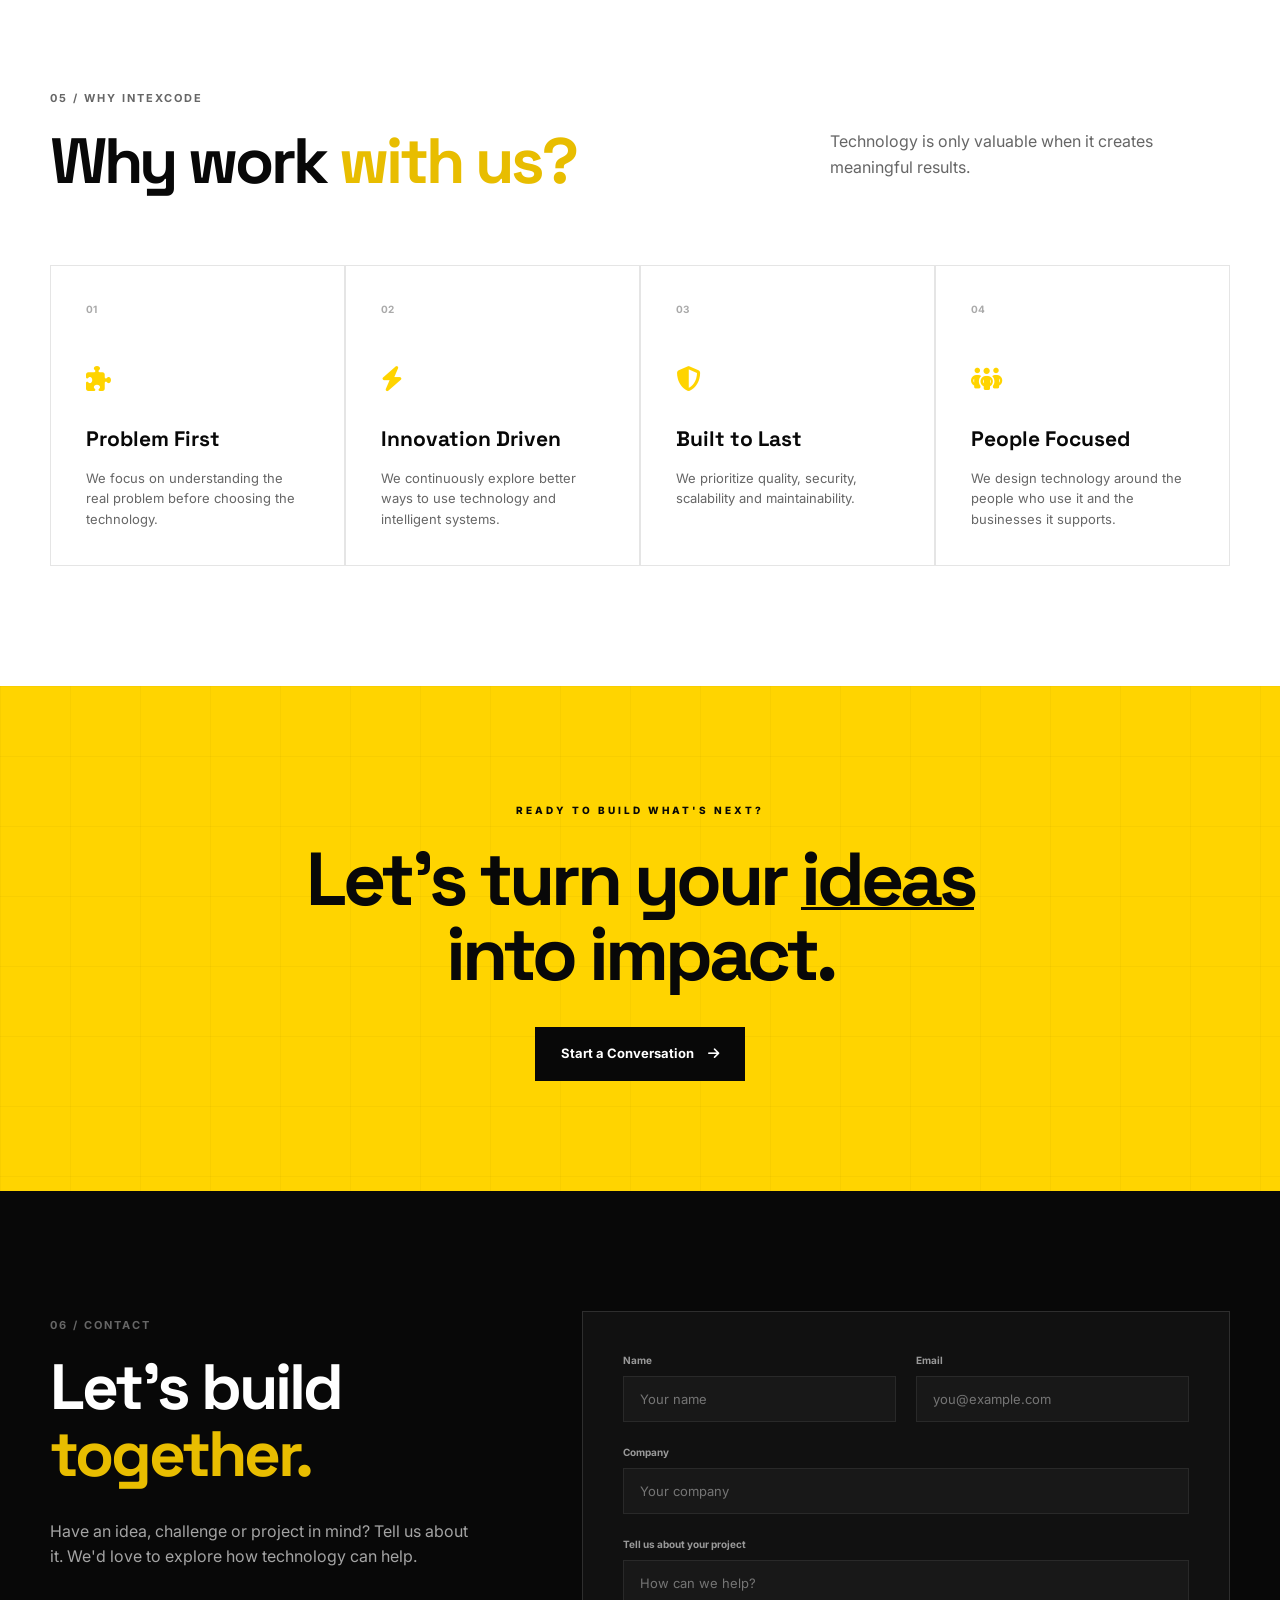
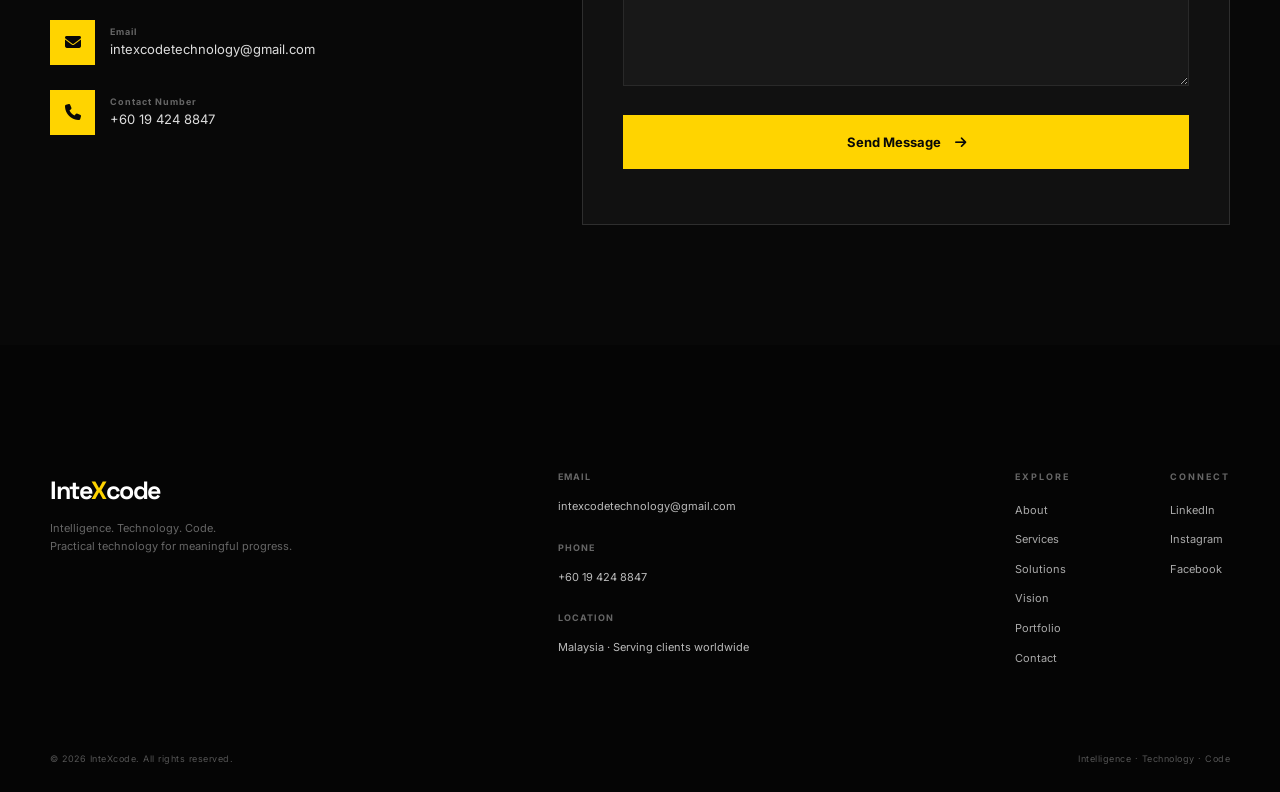
==== commit 956c4175: "Core to Core across all files" ====
--- a/index.html
+++ b/index.html
@@ -6,9 +6,9 @@
     <meta name="viewport" content="width=device-width, initial-scale=1.0">
 
     <meta name="description"
-        content="InteXcore — Intelligence, Technology and Core. Building intelligent technology solutions for a smarter future.">
-
-    <title>InteXcore | Intelligence. Technology. Core.</title>
+        content="InteXcode — Intelligence, Technology and Code. Building intelligent technology solutions for a smarter future.">
+
+    <title>InteXcode | Intelligence. Technology. Code.</title>
 
     <!-- Google Font -->
     <link rel="preconnect" href="https://fonts.googleapis.com">
@@ -108,7 +108,7 @@
                 </h1>
 
                 <p>
-                    InteXcore combines intelligence, technology and core
+                    InteXcode combines intelligence, technology and code
                     engineering to create innovative digital solutions that
                     help businesses move forward.
                 </p>
@@ -157,18 +157,18 @@
                 <div class="tech-orbit orbit-one"></div>
                 <div class="tech-orbit orbit-two"></div>
 
-                <div class="core-card">
-
-                    <div class="core-top">
+                <div class="code-card">
+
+                    <div class="code-top">
                         <span>INTEXCODE</span>
                         <i class="fa-solid fa-arrow-up-right-from-square"></i>
                     </div>
 
-                    <div class="core-symbol">
-                        <img src="images/intexcore-logo.jpeg" alt="InteXcore Logo" class="symbol-logo">
-                    </div>
-
-                    <div class="core-bottom">
+                    <div class="code-symbol">
+                        <img src="images/intexcode-logo.svg" alt="InteXcode Logo" class="symbol-logo">
+                    </div>
+
+                    <div class="code-bottom">
                         <span>INTELLIGENCE</span>
                         <span>TECHNOLOGY</span>
                         <span>CODE</span>
@@ -243,7 +243,7 @@
                 <div class="about-text reveal">
 
                     <p class="large-text">
-                        InteXCore was formed by professionals with diverse areas of
+                        InteXcode was formed by professionals with diverse areas of
                         expertise within the Software Engineering field. The team
                         combines technical, business, financial, design, quality
                         assurance, and customer-facing capabilities to support the
@@ -254,7 +254,7 @@
                         Our team consists of roles in company management, backend
                         and data engineering, finance and grant management, frontend
                         and UX, DevOps and quality assurance, and sales and customer
-                        support. This combination allows InteXCore to manage the
+                        support. This combination allows InteXcode to manage the
                         complete software solution lifecycle, from identifying customer
                         problems and designing solutions to development, testing,
                         deployment, and ongoing support
--- a/style.css
+++ b/style.css
@@ -1,7 +1,7 @@
 
 /* =========================================================
     INTEXCODE
-   Intelligence. Technology. Core.
+   Intelligence. Technology. Code.
 ========================================================= */
 
 :root {
@@ -743,7 +743,7 @@
     animation-duration: 12s;
 }
 
-.core-card {
+.code-card {
     position: relative;
     z-index: 3;
 
@@ -769,11 +769,11 @@
     transition: 0.5s ease;
 }
 
-.core-card:hover {
+.code-card:hover {
     transform: rotate(0deg) translateY(-10px);
 }
 
-.core-top {
+.code-top {
     display: flex;
     justify-content: space-between;
 
@@ -785,7 +785,7 @@
     letter-spacing: 2px;
 }
 
-.core-symbol {
+.code-symbol {
     position: relative;
 
     width: 160px;
@@ -805,7 +805,7 @@
     object-fit: contain;
 }
 
-.core-bottom {
+.code-bottom {
     display: flex;
     flex-direction: column;
 
@@ -819,7 +819,7 @@
     letter-spacing: 2px;
 }
 
-.core-bottom span:first-child {
+.code-bottom span:first-child {
     color: var(--yellow);
 }
 
@@ -2095,7 +2095,7 @@
         min-height: 400px;
     }
 
-    .core-card {
+    .code-card {
         width: 230px;
         height: 310px;
     }
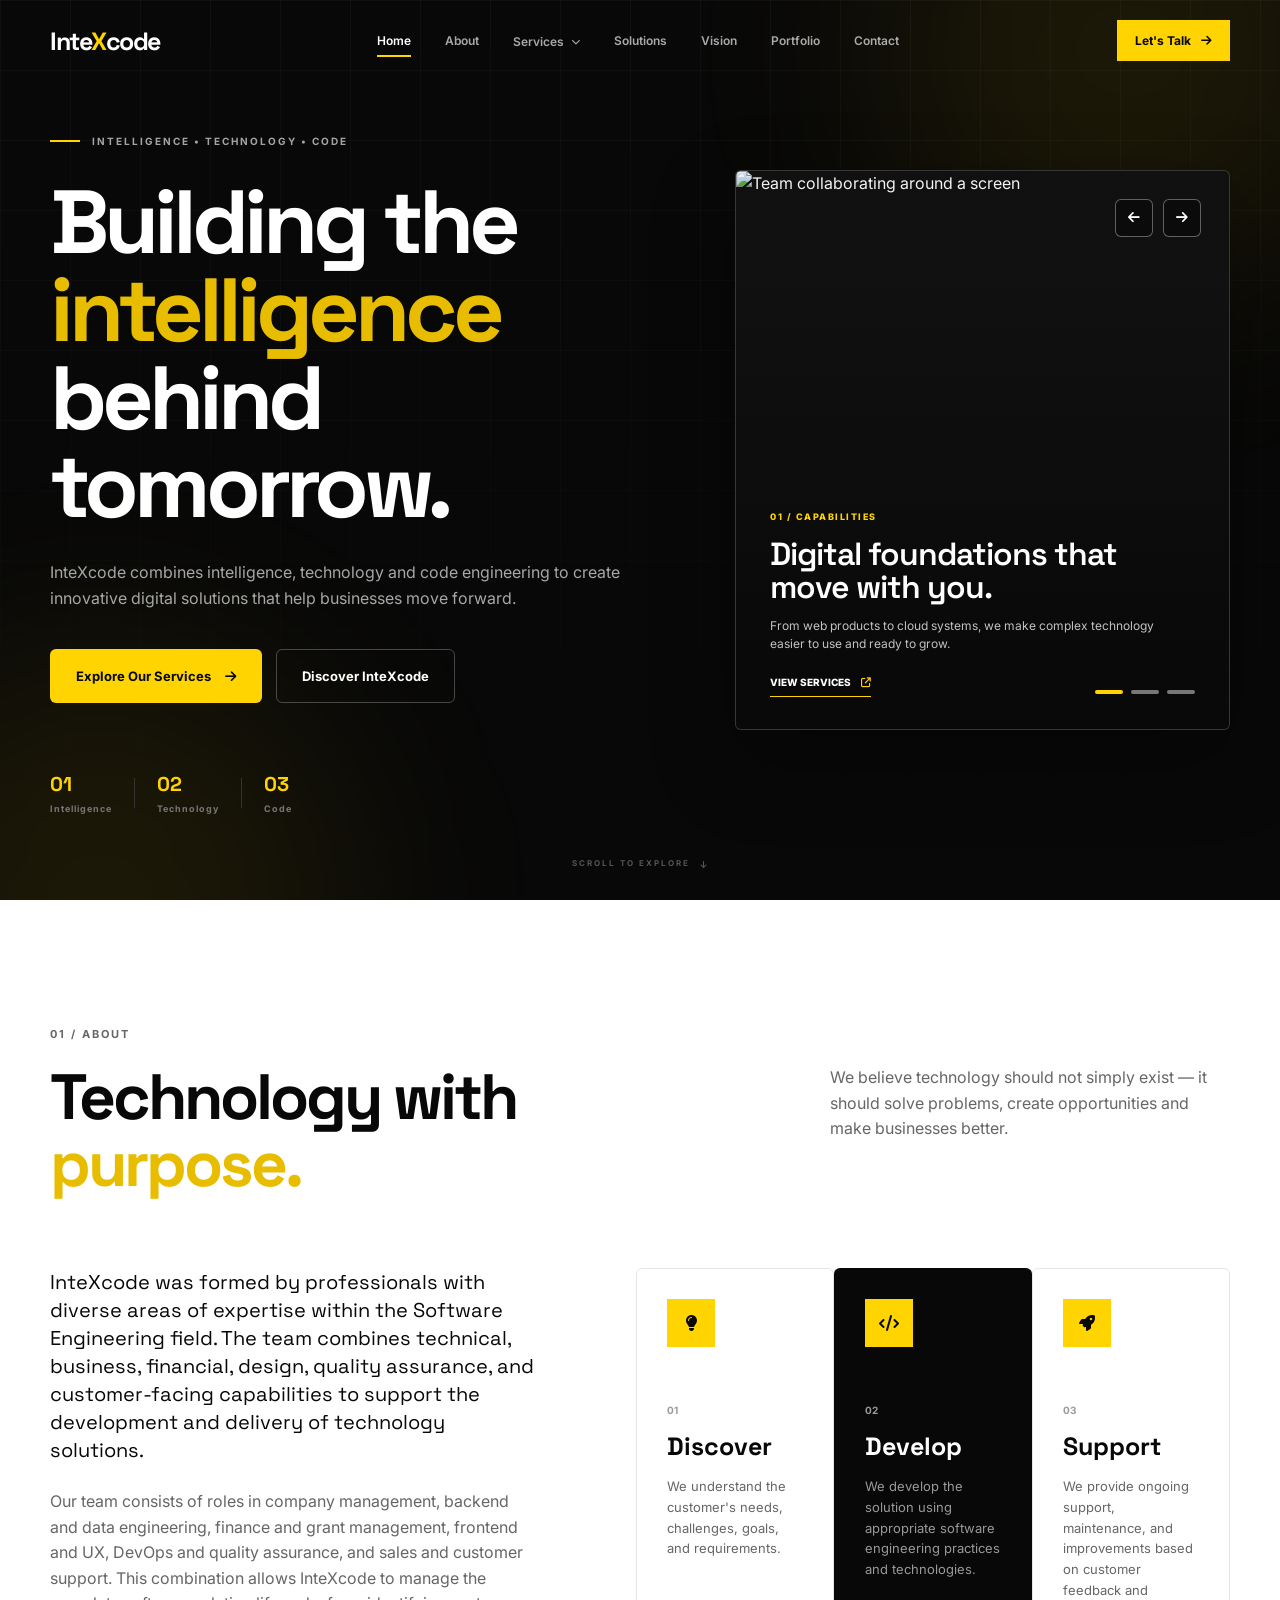
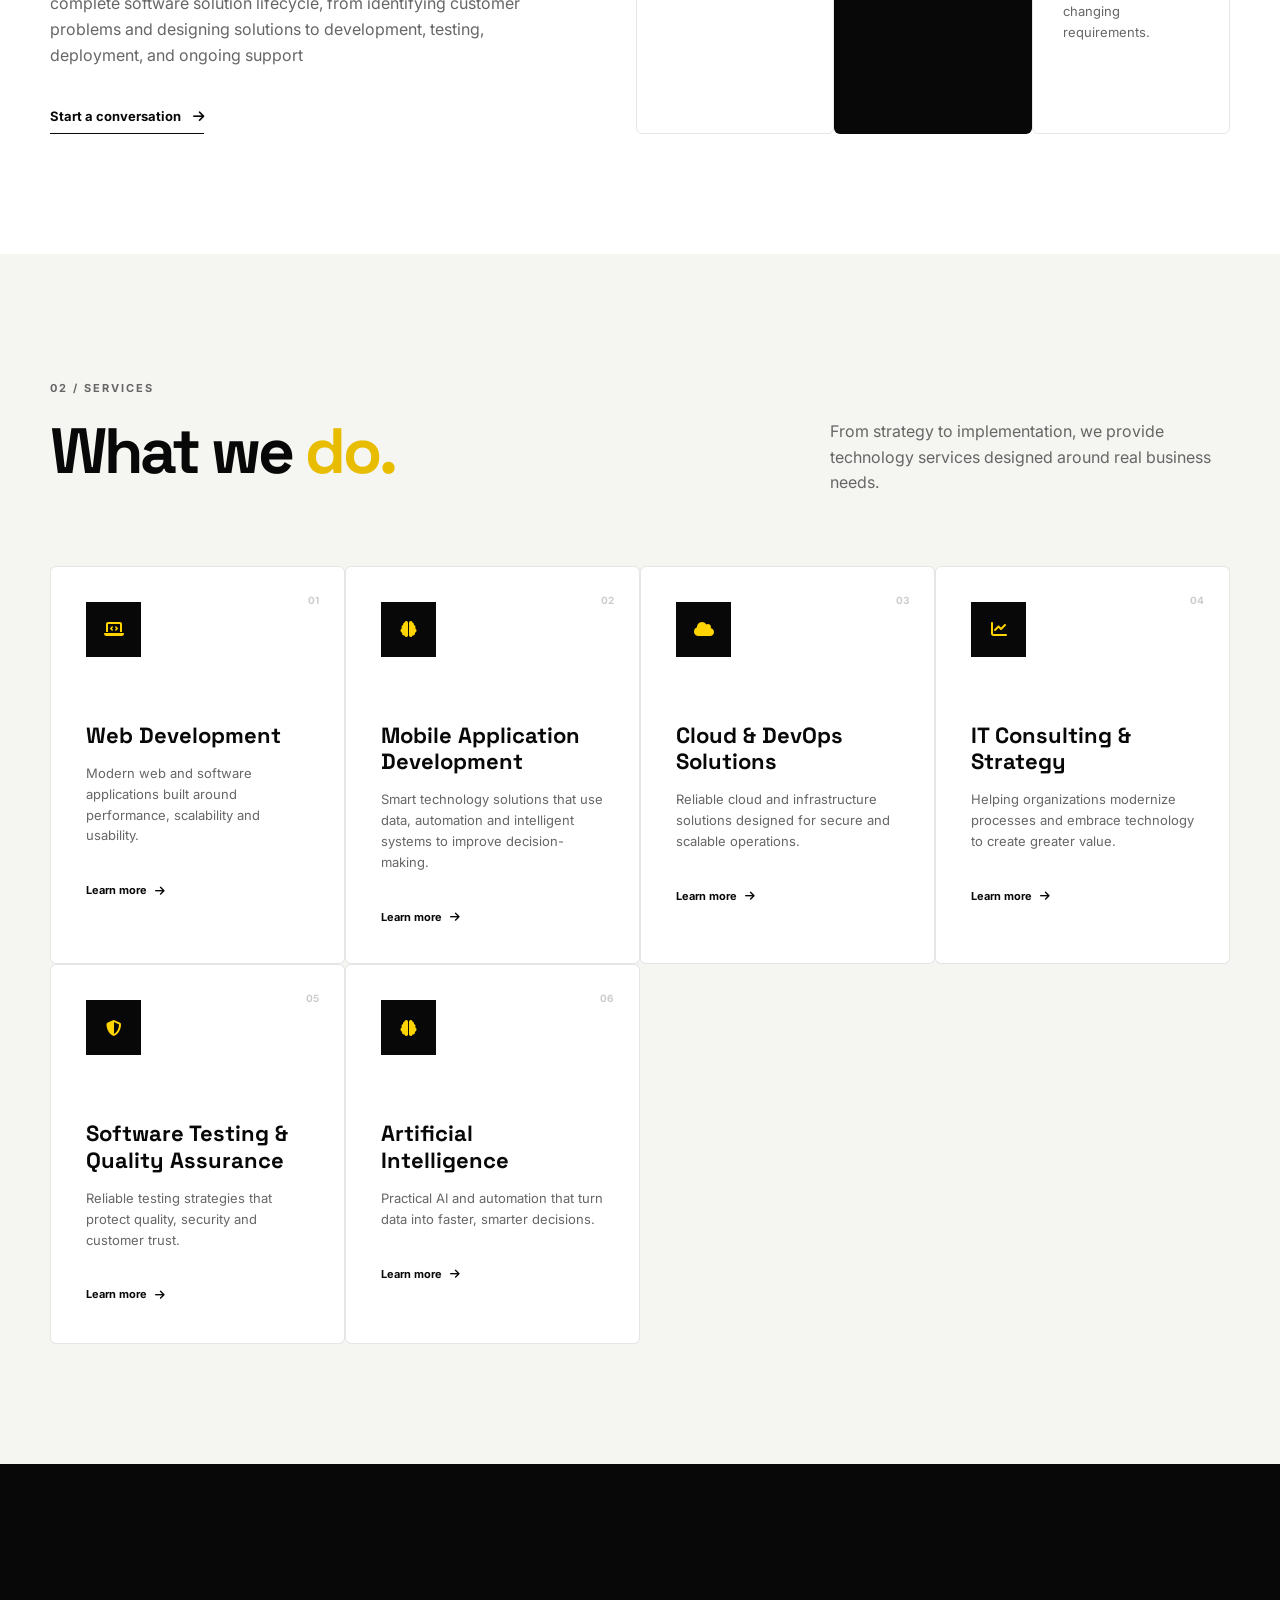
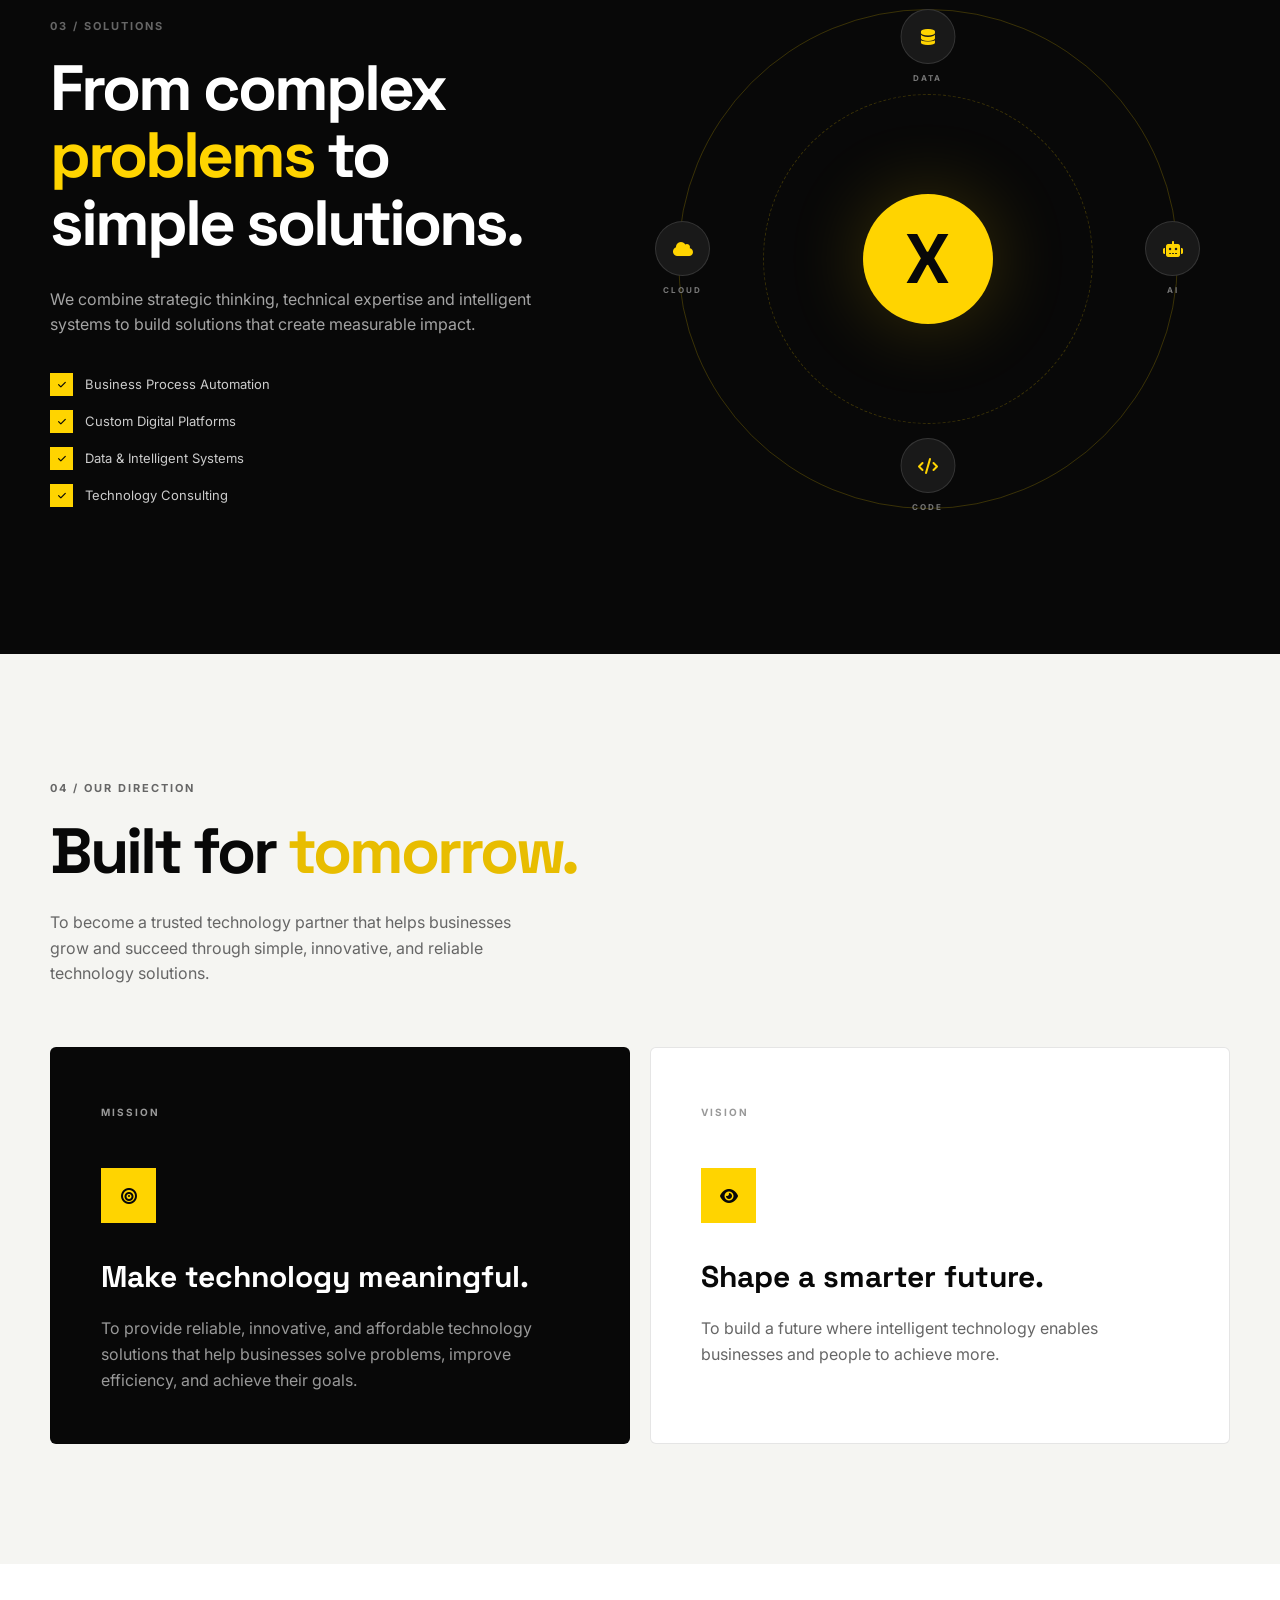
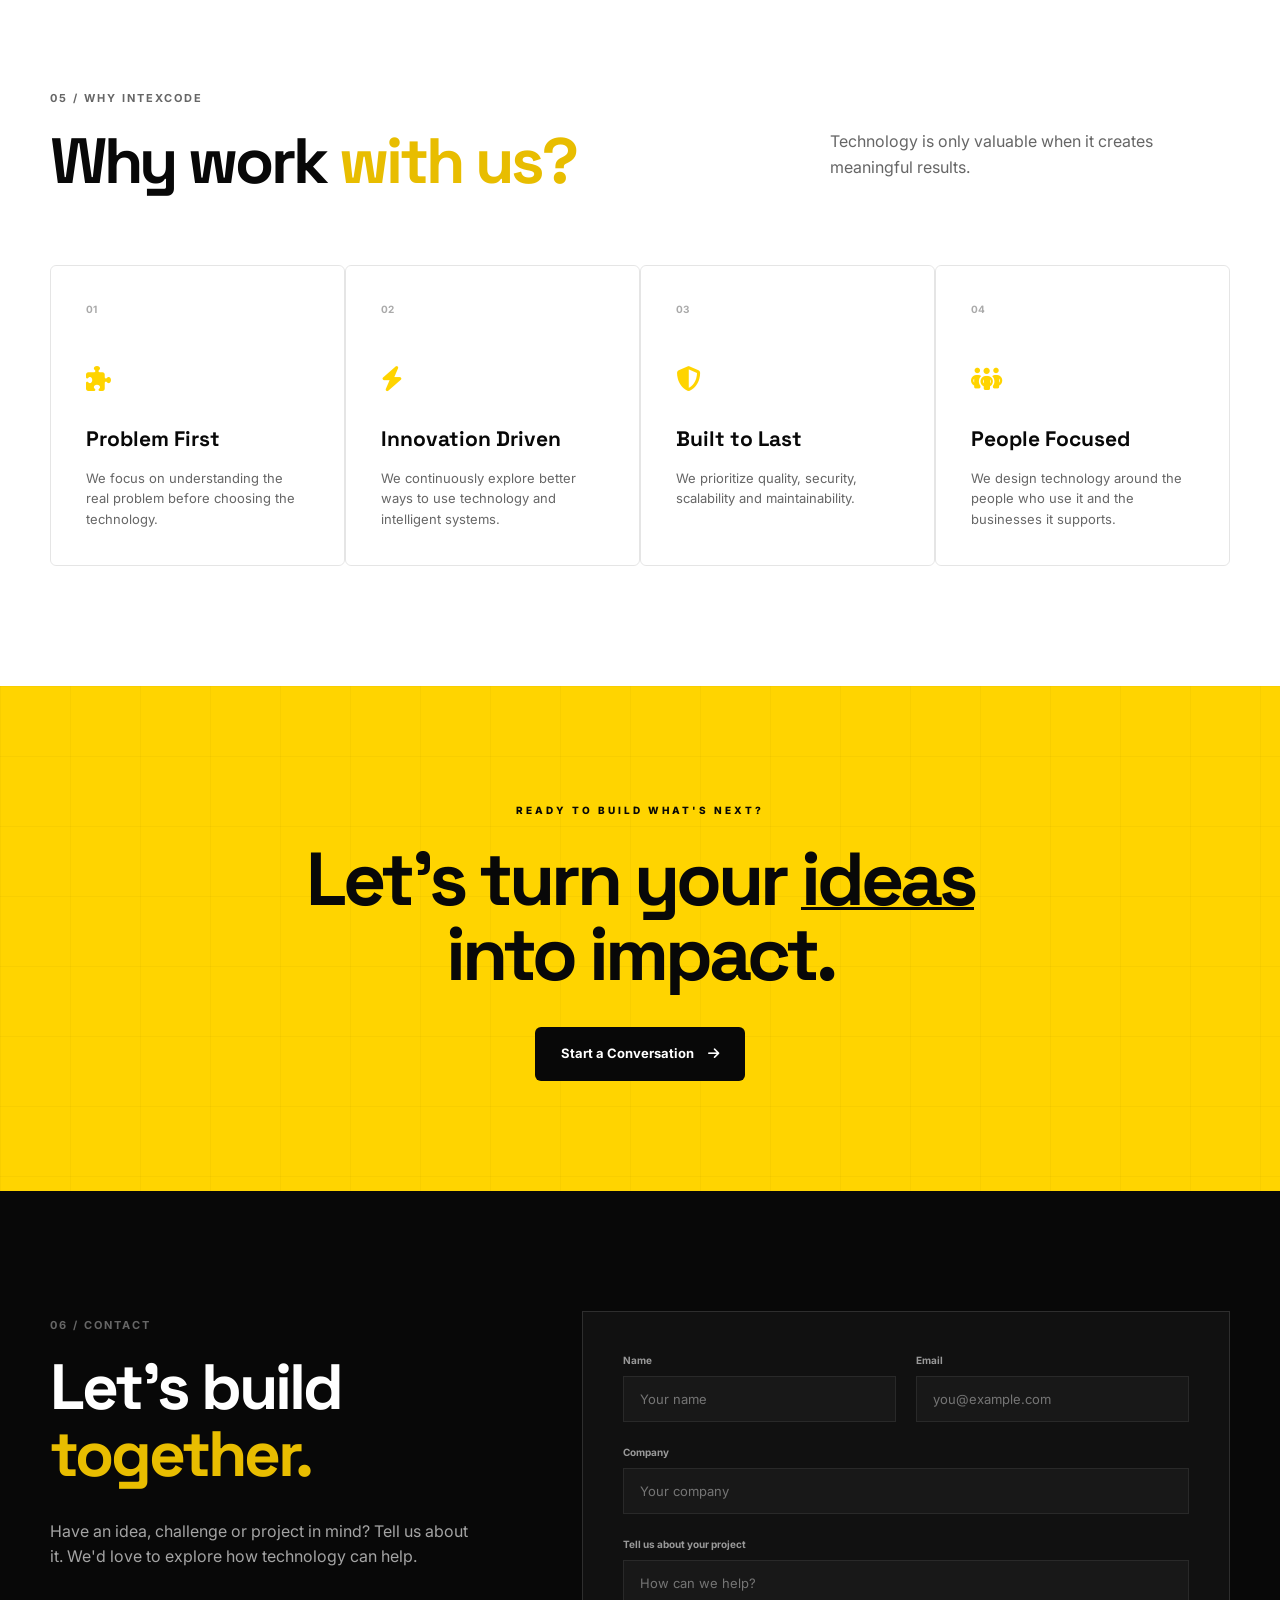
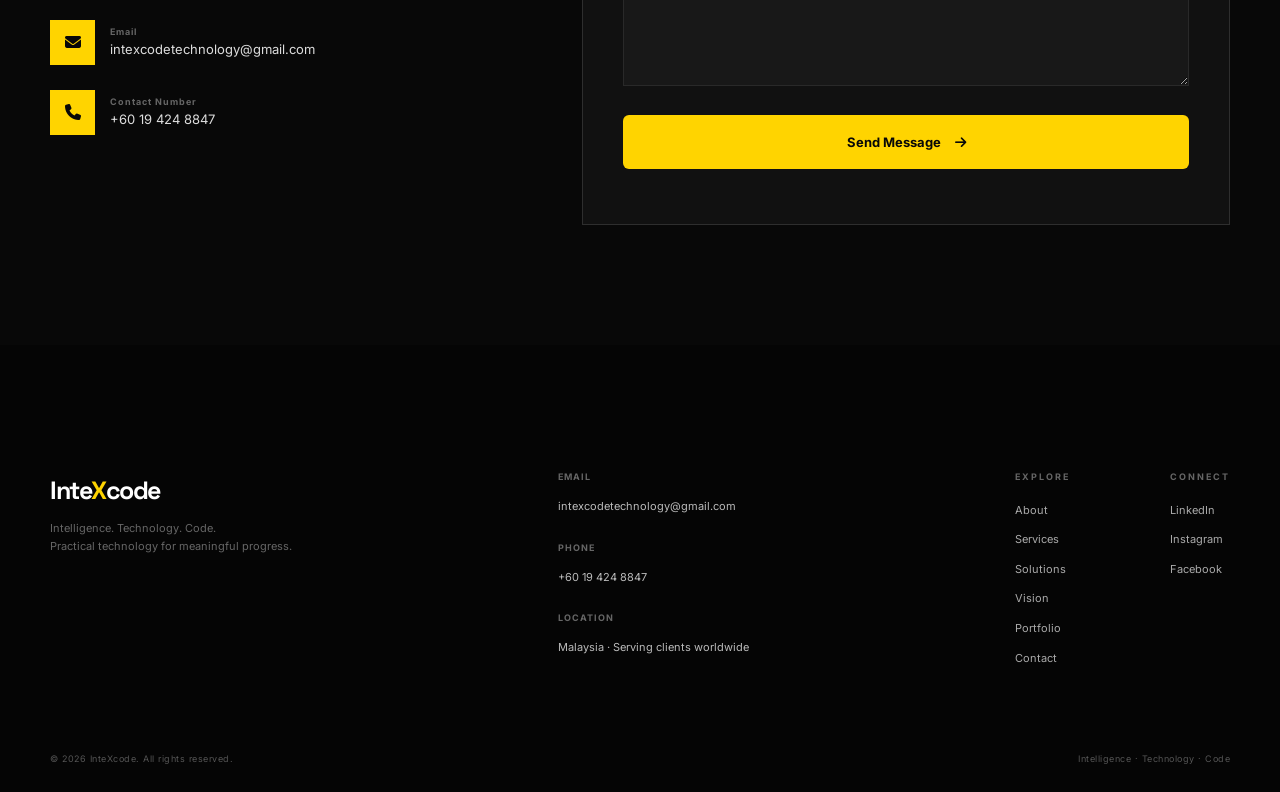
==== commit 88f613d8: "New Contact Page and synchronize all the button and card shape" ====
--- a/index.html
+++ b/index.html
@@ -65,11 +65,11 @@
                 <a href="solutions.html" class="nav-link">Solutions</a>
                 <a href="vision.html" class="nav-link">Vision</a>
                 <a href="portfolio.html" class="nav-link">Portfolio</a>
-                <a href="#contact" class="nav-link">Contact</a>
+                    <a href="contact.html" class="nav-link">Contact</a>
 
             </nav>
 
-            <a href="#contact" class="nav-button">
+            <a href="contact.html" class="nav-button">
                 Let's Talk
                 <i class="fa-solid fa-arrow-right"></i>
             </a>
@@ -153,53 +153,44 @@
 
 
             <div class="hero-visual reveal">
-
-                <div class="tech-orbit orbit-one"></div>
-                <div class="tech-orbit orbit-two"></div>
-
-                <div class="code-card">
-
-                    <div class="code-top">
-                        <span>INTEXCODE</span>
-                        <i class="fa-solid fa-arrow-up-right-from-square"></i>
-                    </div>
-
-                    <div class="code-symbol">
-                        <img src="images/intexcode-logo.svg" alt="InteXcode Logo" class="symbol-logo">
-                    </div>
-
-                    <div class="code-bottom">
-                        <span>INTELLIGENCE</span>
-                        <span>TECHNOLOGY</span>
-                        <span>CODE</span>
-                    </div>
-
-                </div>
-
-                <div class="floating-card card-one">
-                    <i class="fa-solid fa-brain"></i>
-                    <div>
-                        <strong>Intelligent</strong>
-                        <small>Thinking</small>
-                    </div>
-                </div>
-
-                <div class="floating-card card-two">
-                    <i class="fa-solid fa-microchip"></i>
-                    <div>
-                        <strong>Advanced</strong>
-                        <small>Technology</small>
-                    </div>
-                </div>
-
-                <div class="floating-card card-three">
-                    <i class="fa-solid fa-layer-group"></i>
-                    <div>
-                        <strong>Strong</strong>
-                        <small>Foundation</small>
-                    </div>
-                </div>
-
+                <div class="hero-carousel" data-carousel aria-roledescription="carousel" aria-label="InteXcode highlights">
+                    <div class="hero-carousel-track">
+                        <article class="hero-slide is-active" data-slide aria-roledescription="slide" aria-label="1 of 3">
+                            <img src="https://images.unsplash.com/photo-1556761175-b413da4baf72?auto=format&amp;fit=crop&amp;w=1200&amp;q=85" alt="Team collaborating around a screen">
+                            <div class="hero-slide-content">
+                                <span>01 / CAPABILITIES</span>
+                                <h2>Digital foundations that move with you.</h2>
+                                <p>From web products to cloud systems, we make complex technology easier to use and ready to grow.</p>
+                                <a href="#services" class="hero-slide-link">View Services <i class="fa-solid fa-arrow-up-right-from-square"></i></a>
+                            </div>
+                        </article>
+                        <article class="hero-slide" data-slide aria-roledescription="slide" aria-label="2 of 3" aria-hidden="true">
+                            <img src="images/ecopilot-poster.png" alt="EcoPilot sustainability project poster">
+                            <div class="hero-slide-content">
+                                <span>02 / FEATURED PROJECT</span>
+                                <h2>Technology with a lighter footprint.</h2>
+                                <p>EcoPilot helps people make more responsible purchasing decisions through intelligent product scanning.</p>
+                                <a href="portfolio.html" class="hero-slide-link">View Portfolio <i class="fa-solid fa-arrow-up-right-from-square"></i></a>
+                            </div>
+                        </article>
+                        <article class="hero-slide" data-slide aria-roledescription="slide" aria-label="3 of 3" aria-hidden="true">
+                            <img src="https://images.unsplash.com/photo-1516321318423-f06f85e504b3?auto=format&amp;fit=crop&amp;w=1200&amp;q=85" alt="Developer working on a laptop">
+                            <div class="hero-slide-content">
+                                <span>03 / OUR APPROACH</span>
+                                <h2>Clear thinking. Useful outcomes.</h2>
+                                <p>We connect strategy, design and engineering to turn real challenges into dependable digital experiences.</p>
+                                <a href="about.html" class="hero-slide-link">Learn More <i class="fa-solid fa-arrow-up-right-from-square"></i></a>
+                            </div>
+                        </article>
+                    </div>
+                    <button class="hero-carousel-arrow previous" type="button" data-carousel-previous aria-label="Previous slide"><i class="fa-solid fa-arrow-left"></i></button>
+                    <button class="hero-carousel-arrow next" type="button" data-carousel-next aria-label="Next slide"><i class="fa-solid fa-arrow-right"></i></button>
+                    <div class="hero-carousel-controls" role="tablist" aria-label="Choose a slide">
+                        <button class="is-active" type="button" data-carousel-dot="0" role="tab" aria-label="Show slide 1" aria-selected="true"></button>
+                        <button type="button" data-carousel-dot="1" role="tab" aria-label="Show slide 2" aria-selected="false"></button>
+                        <button type="button" data-carousel-dot="2" role="tab" aria-label="Show slide 3" aria-selected="false"></button>
+                    </div>
+                </div>
             </div>
 
         </div>
--- a/style.css
+++ b/style.css
@@ -1,304 +1,322 @@
-
 /* =========================================================
     INTEXCODE
    Intelligence. Technology. Code.
 ========================================================= */
 
 :root {
-    --black: #080808;
-    --black-soft: #111111;
-    --black-light: #191919;
-
-    --white: #ffffff;
-    --white-soft: #f5f5f2;
-    --gray: #a4a4a4;
-    --gray-dark: #666666;
-
-    --yellow: #ffd400;
-    --yellow-dark: #e8bd00;
-
-    --border: rgba(255, 255, 255, 0.12);
-    --border-light: rgba(0, 0, 0, 0.1);
-
-    --container: 1180px;
-
-    --font-main: "Inter", sans-serif;
-    --font-heading: "Space Grotesk", sans-serif;
-
-    --transition: 0.3s ease;
-}
-
+  --black: #080808;
+  --black-soft: #111111;
+  --black-light: #191919;
+
+  --white: #ffffff;
+  --white-soft: #f5f5f2;
+  --gray: #a4a4a4;
+  --gray-dark: #666666;
+
+  --yellow: #ffd400;
+  --yellow-dark: #e8bd00;
+
+  --border: rgba(255, 255, 255, 0.12);
+  --border-light: rgba(0, 0, 0, 0.1);
+
+  --container: 1180px;
+  --radius-subtle: 6px;
+
+  --font-main: "Inter", sans-serif;
+  --font-heading: "Space Grotesk", sans-serif;
+
+  --transition: 0.3s ease;
+}
 
 /* =========================================================
    RESET
 ========================================================= */
 
 * {
-    margin: 0;
-    padding: 0;
-    box-sizing: border-box;
+  margin: 0;
+  padding: 0;
+  box-sizing: border-box;
 }
 
 html {
-    scroll-behavior: smooth;
+  scroll-behavior: smooth;
 }
 
 body {
-    font-family: var(--font-main);
-    color: var(--black);
-    background: var(--white);
-    line-height: 1.6;
-    overflow-x: hidden;
+  font-family: var(--font-main);
+  color: var(--black);
+  background: var(--white);
+  line-height: 1.6;
+  overflow-x: hidden;
 }
 
 a {
-    color: inherit;
-    text-decoration: none;
+  color: inherit;
+  text-decoration: none;
 }
 
 button,
 input,
 textarea {
-    font-family: inherit;
+  font-family: inherit;
 }
 
 button {
-    cursor: pointer;
+  cursor: pointer;
+}
+
+button:not(.nav-dropdown-toggle):not(.menu-toggle),
+.btn {
+  border-radius: var(--radius-subtle);
+}
+
+.code-card,
+.floating-card,
+.stat-card,
+.service-card,
+.vision-card,
+.why-card,
+.certificate-card,
+.person-card,
+.modal-inner,
+.solution-category,
+.project-example,
+.direction-card,
+.portfolio-card,
+.project-modal-panel {
+  border-radius: var(--radius-subtle);
 }
 
 img {
-    max-width: 100%;
-    display: block;
-}
-
+  max-width: 100%;
+  display: block;
+}
 
 /* =========================================================
    GLOBAL
 ========================================================= */
 
 .container {
-    width: min(var(--container), calc(100% - 48px));
-    margin: auto;
+  width: min(var(--container), calc(100% - 48px));
+  margin: auto;
 }
 
 .section {
-    padding: 120px 0;
+  padding: 120px 0;
 }
 
 .section-header {
-    display: flex;
-    justify-content: space-between;
-    gap: 60px;
-    margin-bottom: 70px;
+  display: flex;
+  justify-content: space-between;
+  gap: 60px;
+  margin-bottom: 70px;
 }
 
 .section-header > div {
-    max-width: 650px;
+  max-width: 650px;
 }
 
 .section-header > p {
-    max-width: 400px;
-    color: var(--gray-dark);
-    margin-top: 45px;
+  max-width: 400px;
+  color: var(--gray-dark);
+  margin-top: 45px;
 }
 
 .section-number {
-    display: inline-block;
-    color: var(--gray-dark);
-    font-size: 11px;
-    font-weight: 700;
-    letter-spacing: 2px;
-    margin-bottom: 20px;
+  display: inline-block;
+  color: var(--gray-dark);
+  font-size: 11px;
+  font-weight: 700;
+  letter-spacing: 2px;
+  margin-bottom: 20px;
 }
 
 .section-header h2,
 .vision-intro h2,
 .contact-info h2 {
-    font-family: var(--font-heading);
-    font-size: clamp(42px, 5vw, 72px);
-    line-height: 1.05;
-    letter-spacing: -3px;
+  font-family: var(--font-heading);
+  font-size: clamp(42px, 5vw, 72px);
+  line-height: 1.05;
+  letter-spacing: -3px;
 }
 
 h2 span,
 .hero h1 span,
 .contact-info h2 span {
-    color: var(--yellow-dark);
-}
-
+  color: var(--yellow-dark);
+}
 
 /* =========================================================
    BUTTONS
 ========================================================= */
 
 .btn {
-    display: inline-flex;
-    align-items: center;
-    justify-content: center;
-    gap: 14px;
-
-    min-height: 54px;
-    padding: 0 25px;
-
-    font-size: 13px;
-    font-weight: 700;
-
-    border: 1px solid transparent;
-
-    transition: var(--transition);
+  display: inline-flex;
+  align-items: center;
+  justify-content: center;
+  gap: 14px;
+
+  min-height: 54px;
+  padding: 0 25px;
+
+  font-size: 13px;
+  font-weight: 700;
+
+  border: 1px solid transparent;
+
+  transition: var(--transition);
 }
 
 .btn i {
-    transition: transform var(--transition);
+  transition: transform var(--transition);
 }
 
 .btn:hover i {
-    transform: translateX(5px);
+  transform: translateX(5px);
 }
 
 .btn-primary {
-    background: var(--yellow);
-    color: var(--black);
+  background: var(--yellow);
+  color: var(--black);
 }
 
 .btn-primary:hover {
-    background: var(--white);
-    transform: translateY(-2px);
+  background: var(--white);
+  transform: translateY(-2px);
 }
 
 .btn-outline {
-    border-color: rgba(255,255,255,0.25);
-    color: var(--white);
+  border-color: rgba(255, 255, 255, 0.25);
+  color: var(--white);
 }
 
 .btn-outline:hover {
-    background: var(--white);
-    color: var(--black);
+  background: var(--white);
+  color: var(--black);
 }
 
 .btn-dark {
-    background: var(--black);
-    color: var(--white);
+  background: var(--black);
+  color: var(--white);
 }
 
 .btn-dark:hover {
-    background: var(--white);
-    color: var(--black);
-}
-
+  background: var(--white);
+  color: var(--black);
+}
 
 /* =========================================================
    NAVBAR
 ========================================================= */
 
 .navbar {
-    position: fixed;
-    top: 0;
-    left: 0;
-    width: 100%;
-    z-index: 1000;
-
-    padding: 20px 0;
-
-    transition: var(--transition);
+  position: fixed;
+  top: 0;
+  left: 0;
+  width: 100%;
+  z-index: 1000;
+
+  padding: 20px 0;
+
+  transition: var(--transition);
 }
 
 .navbar.scrolled {
-    background: rgba(8,8,8,0.9);
-    backdrop-filter: blur(20px);
-    padding: 13px 0;
-
-    border-bottom: 1px solid var(--border);
+  background: rgba(8, 8, 8, 0.9);
+  backdrop-filter: blur(20px);
+  padding: 13px 0;
+
+  border-bottom: 1px solid var(--border);
 }
 
 .nav-container {
-    display: flex;
-    align-items: center;
-    justify-content: space-between;
+  display: flex;
+  align-items: center;
+  justify-content: space-between;
 }
 
 .logo {
-    font-family: var(--font-heading);
-    font-size: 25px;
-    font-weight: 700;
-    letter-spacing: -1.5px;
-    color: var(--white);
+  font-family: var(--font-heading);
+  font-size: 25px;
+  font-weight: 700;
+  letter-spacing: -1.5px;
+  color: var(--white);
 }
 
 .logo span {
-    color: var(--yellow);
+  color: var(--yellow);
 }
 
 .nav-menu {
-    display: flex;
-    align-items: center;
-    gap: 34px;
+  display: flex;
+  align-items: center;
+  gap: 34px;
 }
 
 .nav-link {
-    position: relative;
-
-    color: rgba(255,255,255,0.65);
-
-    font-size: 12px;
-    font-weight: 600;
-
-    transition: var(--transition);
+  position: relative;
+
+  color: rgba(255, 255, 255, 0.65);
+
+  font-size: 12px;
+  font-weight: 600;
+
+  transition: var(--transition);
 }
 
 .nav-link::after {
-    content: "";
-
-    position: absolute;
-    left: 0;
-    bottom: -7px;
-
-    width: 0;
-    height: 2px;
-
-    background: var(--yellow);
-
-    transition: var(--transition);
+  content: "";
+
+  position: absolute;
+  left: 0;
+  bottom: -7px;
+
+  width: 0;
+  height: 2px;
+
+  background: var(--yellow);
+
+  transition: var(--transition);
 }
 
 .nav-link:hover,
 .nav-link.active {
-    color: var(--white);
+  color: var(--white);
 }
 
 .nav-link:hover::after,
 .nav-link.active::after {
-    width: 100%;
+  width: 100%;
 }
 
 .nav-button {
-    display: flex;
-    align-items: center;
-    gap: 10px;
-
-    background: var(--yellow);
-    color: var(--black);
-
-    padding: 11px 18px;
-
-    font-size: 12px;
-    font-weight: 700;
-
-    transition: var(--transition);
+  display: flex;
+  align-items: center;
+  gap: 10px;
+
+  background: var(--yellow);
+  color: var(--black);
+
+  padding: 11px 18px;
+
+  font-size: 12px;
+  font-weight: 700;
+
+  transition: var(--transition);
 }
 
 .nav-button:hover {
-    background: var(--white);
+  background: var(--white);
 }
 
 .menu-toggle {
-    display: none;
-
-    background: transparent;
-    border: 0;
-
-    color: var(--white);
-    font-size: 22px;
+  display: none;
+
+  background: transparent;
+  border: 0;
+
+  color: var(--white);
+  font-size: 22px;
 }
 
 /* =========================================================
@@ -306,91 +324,91 @@
 ========================================================= */
 
 .nav-dropdown {
-    position: relative;
+  position: relative;
 }
 
 .nav-dropdown-toggle {
-    display: inline-flex;
-    align-items: center;
-    gap: 7px;
-    border: 0;
-    background: transparent;
-    padding: 0;
+  display: inline-flex;
+  align-items: center;
+  gap: 7px;
+  border: 0;
+  background: transparent;
+  padding: 0;
 }
 
 .nav-dropdown-toggle i {
-    font-size: 9px;
-    transition: transform var(--transition);
+  font-size: 9px;
+  transition: transform var(--transition);
 }
 
 .nav-dropdown-toggle[aria-expanded="true"] i,
 .nav-dropdown-toggle[aria-expanded="true"] i {
-    transform: rotate(180deg);
+  transform: rotate(180deg);
 }
 
 .services-dropdown {
-    position: absolute;
-    top: calc(100% + 22px);
-    left: 50%;
-    width: 310px;
-    padding: 10px;
-    background: #151515;
-    border: 1px solid var(--border);
-    box-shadow: 0 22px 45px rgba(0, 0, 0, 0.35);
-    opacity: 0;
-    pointer-events: none;
-    transform: translate(-50%, -8px);
-    transition: var(--transition);
+  position: absolute;
+  top: calc(100% + 22px);
+  left: 50%;
+  width: 310px;
+  padding: 10px;
+  background: #151515;
+  border: 1px solid var(--border);
+  box-shadow: 0 22px 45px rgba(0, 0, 0, 0.35);
+  opacity: 0;
+  pointer-events: none;
+  transform: translate(-50%, -8px);
+  transition: var(--transition);
 }
 
 .services-dropdown::before {
-    content: "";
-    position: absolute;
-    top: -6px;
-    left: 50%;
-    width: 11px;
-    height: 11px;
-    background: #151515;
-    border-left: 1px solid var(--border);
-    border-top: 1px solid var(--border);
-    transform: translateX(-50%) rotate(45deg);
+  content: "";
+  position: absolute;
+  top: -6px;
+  left: 50%;
+  width: 11px;
+  height: 11px;
+  background: #151515;
+  border-left: 1px solid var(--border);
+  border-top: 1px solid var(--border);
+  transform: translateX(-50%) rotate(45deg);
 }
 
 .services-dropdown.open,
 .nav-dropdown-toggle[aria-expanded="true"] + .services-dropdown,
 .services-dropdown.open {
-    opacity: 1;
-    pointer-events: auto;
-    transform: translate(-50%, 0);
+  opacity: 1;
+  pointer-events: auto;
+  transform: translate(-50%, 0);
 }
 
 .services-dropdown a {
-    display: flex;
-    align-items: center;
-    gap: 13px;
-    padding: 12px 13px;
-    color: #aaa;
-    font-size: 11px;
-    font-weight: 600;
-    transition: var(--transition);
+  display: flex;
+  align-items: center;
+  gap: 13px;
+  padding: 12px 13px;
+  color: #aaa;
+  font-size: 11px;
+  font-weight: 600;
+  transition: var(--transition);
 }
 
 .services-dropdown a:hover,
 .services-dropdown a:focus-visible {
-    background: var(--yellow);
-    color: var(--black);
-    outline: none;
+  background: var(--yellow);
+  color: var(--black);
+  outline: none;
 }
 
 .services-dropdown a i {
-    width: 18px;
-    color: var(--yellow);
-    text-align: center;
+  width: 18px;
+  color: var(--yellow);
+  text-align: center;
 }
 
 .services-dropdown a:hover i,
 .services-dropdown a:focus-visible i {
-    color: var(--black);
+  color: var(--black);
 }
 
 /* =========================================================
@@ -398,1887 +416,3551 @@
 ========================================================= */
 
 .service-page {
-    background: var(--white-soft);
+  background: var(--white-soft);
 }
 
 .service-hero {
-    position: relative;
-    min-height: 560px;
-    display: flex;
-    align-items: center;
-    padding: 150px 0 90px;
-    background: var(--black);
-    color: var(--white);
-    overflow: hidden;
+  position: relative;
+  min-height: 560px;
+  display: flex;
+  align-items: center;
+  padding: 150px 0 90px;
+  background: var(--black);
+  color: var(--white);
+  overflow: hidden;
 }
 
 .service-hero::after {
-    content: "";
-    position: absolute;
-    width: 420px;
-    height: 420px;
-    right: 8%;
-    top: 20%;
-    border: 1px solid rgba(255, 212, 0, 0.25);
-    border-radius: 50%;
-    box-shadow: 0 0 0 35px rgba(255, 212, 0, 0.04), 0 0 0 70px rgba(255, 212, 0, 0.025);
+  content: "";
+  position: absolute;
+  width: 420px;
+  height: 420px;
+  right: 8%;
+  top: 20%;
+  border: 1px solid rgba(255, 212, 0, 0.25);
+  border-radius: 50%;
+  box-shadow:
+    0 0 0 35px rgba(255, 212, 0, 0.04),
+    0 0 0 70px rgba(255, 212, 0, 0.025);
 }
 
 .service-hero-content {
-    position: relative;
-    z-index: 1;
-    max-width: 700px;
+  position: relative;
+  z-index: 1;
+  max-width: 700px;
 }
 
 .service-hero h1 {
-    max-width: 760px;
-    margin-bottom: 25px;
-    font-family: var(--font-heading);
-    font-size: clamp(48px, 7vw, 86px);
-    line-height: 0.98;
-    letter-spacing: -4px;
+  max-width: 760px;
+  margin-bottom: 25px;
+  font-family: var(--font-heading);
+  font-size: clamp(48px, 7vw, 86px);
+  line-height: 0.98;
+  letter-spacing: -4px;
 }
 
 .service-hero h1 span {
-    color: var(--yellow);
+  color: var(--yellow);
 }
 
 .service-hero p {
-    max-width: 620px;
-    color: #aaa;
-    font-size: 16px;
+  max-width: 620px;
+  color: #aaa;
+  font-size: 16px;
 }
 
 .service-detail {
-    padding: 100px 0;
+  padding: 100px 0;
 }
 
 .service-detail-grid {
-    display: grid;
-    grid-template-columns: 0.9fr 1.1fr;
-    gap: 85px;
-    align-items: start;
+  display: grid;
+  grid-template-columns: 0.9fr 1.1fr;
+  gap: 85px;
+  align-items: start;
 }
 
 .service-detail-intro h2 {
-    margin-bottom: 25px;
-    font-family: var(--font-heading);
-    font-size: clamp(35px, 4vw, 58px);
-    line-height: 1.05;
-    letter-spacing: -2px;
+  margin-bottom: 25px;
+  font-family: var(--font-heading);
+  font-size: clamp(35px, 4vw, 58px);
+  line-height: 1.05;
+  letter-spacing: -2px;
 }
 
 .service-detail-intro p {
-    color: var(--gray-dark);
+  color: var(--gray-dark);
 }
 
 .service-detail-list {
-    display: grid;
-    grid-template-columns: 1fr 1fr;
-    gap: 1px;
-    background: var(--border-light);
-    border: 1px solid var(--border-light);
+  display: grid;
+  grid-template-columns: 1fr 1fr;
+  gap: 1px;
+  background: var(--border-light);
+  border: 1px solid var(--border-light);
 }
 
 .service-detail-item {
-    min-height: 155px;
-    padding: 25px;
-    background: var(--white);
+  min-height: 155px;
+  padding: 25px;
+  background: var(--white);
 }
 
 .service-detail-item i {
-    margin-bottom: 22px;
-    color: var(--yellow-dark);
-    font-size: 20px;
+  margin-bottom: 22px;
+  color: var(--yellow-dark);
+  font-size: 20px;
 }
 
 .service-detail-item h3 {
-    margin-bottom: 7px;
-    font-family: var(--font-heading);
-    font-size: 18px;
+  margin-bottom: 7px;
+  font-family: var(--font-heading);
+  font-size: 18px;
 }
 
 .service-detail-item p {
-    color: var(--gray-dark);
-    font-size: 12px;
+  color: var(--gray-dark);
+  font-size: 12px;
 }
 
 .service-tech {
-    margin-top: 85px;
-    padding-top: 35px;
-    border-top: 1px solid var(--border-light);
+  margin-top: 85px;
+  padding-top: 35px;
+  border-top: 1px solid var(--border-light);
 }
 
 .service-tech h2 {
-    margin-bottom: 22px;
-    font-family: var(--font-heading);
-    font-size: 30px;
+  margin-bottom: 22px;
+  font-family: var(--font-heading);
+  font-size: 30px;
 }
 
 .tech-tags {
-    display: flex;
-    flex-wrap: wrap;
-    gap: 10px;
+  display: flex;
+  flex-wrap: wrap;
+  gap: 10px;
 }
 
 .tech-tags span {
-    padding: 9px 13px;
-    background: var(--black);
-    color: var(--white);
-    font-size: 10px;
-    font-weight: 700;
+  padding: 9px 13px;
+  background: var(--black);
+  color: var(--white);
+  font-size: 10px;
+  font-weight: 700;
 }
 
 .service-cta {
-    padding: 90px 0;
-    background: var(--yellow);
+  padding: 90px 0;
+  background: var(--yellow);
 }
 
 .service-cta-content {
-    display: flex;
-    align-items: center;
-    justify-content: space-between;
-    gap: 40px;
+  display: flex;
+  align-items: center;
+  justify-content: space-between;
+  gap: 40px;
 }
 
 .service-cta h2 {
-    max-width: 650px;
-    font-family: var(--font-heading);
-    font-size: clamp(35px, 5vw, 62px);
-    line-height: 1;
-    letter-spacing: -3px;
-}
-
+  max-width: 650px;
+  font-family: var(--font-heading);
+  font-size: clamp(35px, 5vw, 62px);
+  line-height: 1;
+  letter-spacing: -3px;
+}
 
 /* =========================================================
    HERO
 ========================================================= */
 
 .hero {
-    position: relative;
-    min-height: 100vh;
-
-    display: flex;
-    align-items: center;
-
-    background: var(--black);
-
-    color: var(--white);
-
-    overflow: hidden;
+  position: relative;
+  min-height: 100vh;
+
+  display: flex;
+  align-items: center;
+
+  background: var(--black);
+
+  color: var(--white);
+
+  overflow: hidden;
 }
 
 .hero-grid,
 .cta-grid {
-    position: absolute;
-    inset: 0;
-
-    background-image:
-        linear-gradient(rgba(255,255,255,0.035) 1px, transparent 1px),
-        linear-gradient(90deg, rgba(255,255,255,0.035) 1px, transparent 1px);
-
-    background-size: 70px 70px;
-
-    mask-image: linear-gradient(to bottom, black, transparent);
+  position: absolute;
+  inset: 0;
+
+  background-image:
+    linear-gradient(rgba(255, 255, 255, 0.035) 1px, transparent 1px),
+    linear-gradient(90deg, rgba(255, 255, 255, 0.035) 1px, transparent 1px);
+
+  background-size: 70px 70px;
+
+  mask-image: linear-gradient(to bottom, black, transparent);
 }
 
 .hero-glow {
-    position: absolute;
-
-    width: 500px;
-    height: 500px;
-
-    border-radius: 50%;
-
-    background: rgba(255,212,0,0.08);
-
-    filter: blur(100px);
+  position: absolute;
+
+  width: 500px;
+  height: 500px;
+
+  border-radius: 50%;
+
+  background: rgba(255, 212, 0, 0.08);
+
+  filter: blur(100px);
 }
 
 .glow-one {
-    top: -200px;
-    right: -100px;
+  top: -200px;
+  right: -100px;
 }
 
 .glow-two {
-    bottom: -250px;
-    left: -150px;
+  bottom: -250px;
+  left: -150px;
 }
 
 .hero-container {
-    position: relative;
-    z-index: 2;
-
-    display: grid;
-    grid-template-columns: 1.1fr 0.9fr;
-
-    gap: 80px;
-
-    align-items: center;
+  position: relative;
+  z-index: 2;
+
+  display: grid;
+  grid-template-columns: 1.1fr 0.9fr;
+
+  gap: 80px;
+
+  align-items: center;
 }
 
 .hero-content {
-    padding-top: 50px;
+  padding-top: 50px;
 }
 
 .eyebrow {
-    display: flex;
-    align-items: center;
-    gap: 12px;
-
-    color: var(--gray);
-
-    font-size: 10px;
-    font-weight: 700;
-
-    letter-spacing: 2px;
-
-    margin-bottom: 30px;
+  display: flex;
+  align-items: center;
+  gap: 12px;
+
+  color: var(--gray);
+
+  font-size: 10px;
+  font-weight: 700;
+
+  letter-spacing: 2px;
+
+  margin-bottom: 30px;
 }
 
 .eyebrow span {
-    width: 30px;
-    height: 2px;
-
-    background: var(--yellow);
+  width: 30px;
+  height: 2px;
+
+  background: var(--yellow);
 }
 
 .hero h1 {
-    max-width: 780px;
-
-    font-family: var(--font-heading);
-
-    font-size: clamp(54px, 7vw, 92px);
-
-    line-height: 0.98;
-
-    letter-spacing: -5px;
-
-    margin-bottom: 30px;
+  max-width: 780px;
+
+  font-family: var(--font-heading);
+
+  font-size: clamp(54px, 7vw, 92px);
+
+  line-height: 0.98;
+
+  letter-spacing: -5px;
+
+  margin-bottom: 30px;
 }
 
 .hero-content > p {
-    max-width: 600px;
-
-    color: #a7a7a7;
-
-    font-size: 16px;
-
-    margin-bottom: 38px;
+  max-width: 600px;
+
+  color: #a7a7a7;
+
+  font-size: 16px;
+
+  margin-bottom: 38px;
 }
 
 .hero-actions {
-    display: flex;
-    gap: 14px;
-
-    margin-bottom: 65px;
+  display: flex;
+  gap: 14px;
+
+  margin-bottom: 65px;
 }
 
 .hero-trust {
-    display: flex;
-    align-items: center;
-    gap: 22px;
+  display: flex;
+  align-items: center;
+  gap: 22px;
 }
 
 .trust-item {
-    display: flex;
-    flex-direction: column;
-    gap: 2px;
+  display: flex;
+  flex-direction: column;
+  gap: 2px;
 }
 
 .trust-item strong {
-    color: var(--yellow);
-    font-family: var(--font-heading);
-    font-size: 20px;
+  color: var(--yellow);
+  font-family: var(--font-heading);
+  font-size: 20px;
 }
 
 .trust-item span {
-    color: #777;
-    font-size: 9px;
-    font-weight: 700;
-    letter-spacing: 1px;
+  color: #777;
+  font-size: 9px;
+  font-weight: 700;
+  letter-spacing: 1px;
 }
 
 .trust-line {
-    width: 1px;
-    height: 30px;
-    background: #333;
-}
-
+  width: 1px;
+  height: 30px;
+  background: #333;
+}
 
 /* HERO VISUAL */
 
 .hero-visual {
-    position: relative;
-
-    min-height: 560px;
-
-    display: flex;
-    align-items: center;
-    justify-content: center;
+  position: relative;
+
+  min-height: 560px;
+
+  display: flex;
+  align-items: center;
+  justify-content: center;
+}
+
+.hero-carousel {
+  position: relative;
+  width: min(100%, 520px);
+  height: 560px;
+  overflow: hidden;
+  border: 1px solid rgba(255, 255, 255, 0.16);
+  border-radius: var(--radius-subtle);
+  background: var(--black-soft);
+  box-shadow: 0 30px 80px rgba(0, 0, 0, 0.35);
+}
+
+.hero-carousel-track,
+.hero-slide {
+  width: 100%;
+  height: 100%;
+}
+
+.hero-slide {
+  position: absolute;
+  inset: 0;
+  opacity: 0;
+  pointer-events: none;
+  transform: scale(1.03);
+  transition: opacity 0.7s ease, transform 0.9s ease;
+}
+
+.hero-slide.is-active {
+  opacity: 1;
+  pointer-events: auto;
+  transform: scale(1);
+}
+
+.hero-slide::after {
+  position: absolute;
+  inset: 0;
+  content: "";
+  background: linear-gradient(180deg, rgba(8, 8, 8, 0.05) 20%, rgba(8, 8, 8, 0.92) 90%);
+}
+
+.hero-slide img {
+  width: 100%;
+  height: 100%;
+  object-fit: cover;
+}
+
+.hero-slide:nth-child(2) img {
+  object-fit: contain;
+  background: #f4f7f2;
+}
+
+.hero-slide-content {
+  position: absolute;
+  right: 34px;
+  bottom: 32px;
+  left: 34px;
+  z-index: 1;
+}
+
+.hero-slide-content > span {
+  color: var(--yellow);
+  font-size: 9px;
+  font-weight: 800;
+  letter-spacing: 1.5px;
+}
+
+.hero-slide-content h2 {
+  max-width: 410px;
+  margin: 10px 0 12px;
+  font: 600 32px/1.05 var(--font-heading);
+  letter-spacing: -1px;
+}
+
+.hero-slide-content p {
+  max-width: 410px;
+  color: #c2c2c2;
+  font-size: 12px;
+  line-height: 1.55;
+}
+
+.hero-slide-link {
+  display: inline-flex;
+  align-items: center;
+  gap: 10px;
+  margin-top: 20px;
+  padding-bottom: 6px;
+  border-bottom: 1px solid var(--yellow);
+  color: var(--white);
+  font-size: 10px;
+  font-weight: 800;
+  text-transform: uppercase;
+}
+
+.hero-slide-link i {
+  color: var(--yellow);
+}
+
+.hero-carousel-arrow {
+  position: absolute;
+  top: 28px;
+  z-index: 2;
+  display: grid;
+  place-items: center;
+  width: 38px;
+  height: 38px;
+  border: 1px solid rgba(255, 255, 255, 0.35);
+  border-radius: var(--radius-subtle);
+  background: rgba(8, 8, 8, 0.55);
+  color: var(--white);
+  transition: var(--transition);
+}
+
+.hero-carousel-arrow:hover,
+.hero-carousel-arrow:focus-visible {
+  background: var(--yellow);
+  color: var(--black);
+}
+
+.hero-carousel-arrow.previous {
+  right: 76px;
+}
+
+.hero-carousel-arrow.next {
+  right: 28px;
+}
+
+.hero-carousel-controls {
+  position: absolute;
+  bottom: 35px;
+  right: 34px;
+  z-index: 2;
+  display: flex;
+  gap: 8px;
+}
+
+.hero-carousel-controls button {
+  width: 28px;
+  height: 4px;
+  border: 0;
+  border-radius: 2px;
+  background: rgba(255, 255, 255, 0.45);
+}
+
+.hero-carousel-controls button.is-active {
+  background: var(--yellow);
 }
 
 .tech-orbit {
-    position: absolute;
-
-    border: 1px solid rgba(255,212,0,0.18);
-
-    border-radius: 50%;
-
-    animation: rotate 18s linear infinite;
+  position: absolute;
+
+  border: 1px solid rgba(255, 212, 0, 0.18);
+
+  border-radius: 50%;
+
+  animation: rotate 18s linear infinite;
 }
 
 .orbit-one {
-    width: 480px;
-    height: 480px;
+  width: 480px;
+  height: 480px;
 }
 
 .orbit-two {
-    width: 350px;
-    height: 350px;
-
-    border-style: dashed;
-
-    animation-direction: reverse;
-    animation-duration: 12s;
+  width: 350px;
+  height: 350px;
+
+  border-style: dashed;
+
+  animation-direction: reverse;
+  animation-duration: 12s;
 }
 
 .code-card {
-    position: relative;
-    z-index: 3;
-
-    width: 290px;
-    height: 390px;
-
-    padding: 25px;
-
-    display: flex;
-    flex-direction: column;
-    justify-content: space-between;
-
-    background: linear-gradient(145deg, #202020, #090909);
-
-    border: 1px solid rgba(255,255,255,0.13);
-
-    box-shadow:
-        0 40px 100px rgba(0,0,0,0.6),
-        inset 0 1px rgba(255,255,255,0.08);
-
-    transform: rotate(-5deg);
-
-    transition: 0.5s ease;
+  position: relative;
+  z-index: 3;
+
+  width: 290px;
+  height: 390px;
+
+  padding: 25px;
+
+  display: flex;
+  flex-direction: column;
+  justify-content: space-between;
+
+  background: linear-gradient(145deg, #202020, #090909);
+
+  border: 1px solid rgba(255, 255, 255, 0.13);
+
+  box-shadow:
+    0 40px 100px rgba(0, 0, 0, 0.6),
+    inset 0 1px rgba(255, 255, 255, 0.08);
+
+  transform: rotate(-5deg);
+
+  transition: 0.5s ease;
 }
 
 .code-card:hover {
-    transform: rotate(0deg) translateY(-10px);
+  transform: rotate(0deg) translateY(-10px);
 }
 
 .code-top {
-    display: flex;
-    justify-content: space-between;
-
-    color: #777;
-
-    font-size: 9px;
-    font-weight: 700;
-
-    letter-spacing: 2px;
+  display: flex;
+  justify-content: space-between;
+
+  color: #777;
+
+  font-size: 9px;
+  font-weight: 700;
+
+  letter-spacing: 2px;
 }
 
 .code-symbol {
-    position: relative;
-
-    width: 160px;
-    height: 160px;
-
-    margin: auto;
-
-    display: flex;
-    align-items: center;
-    justify-content: center;
+  position: relative;
+
+  width: 160px;
+  height: 160px;
+
+  margin: auto;
+
+  display: flex;
+  align-items: center;
+  justify-content: center;
 }
 
 .symbol-logo {
-    width: 150px;
-    height: auto;
-    display: block;
-    object-fit: contain;
+  width: 150px;
+  height: auto;
+  display: block;
+  object-fit: contain;
 }
 
 .code-bottom {
-    display: flex;
-    flex-direction: column;
-
-    gap: 5px;
-
-    color: #777;
-
-    font-size: 8px;
-    font-weight: 700;
-
-    letter-spacing: 2px;
+  display: flex;
+  flex-direction: column;
+
+  gap: 5px;
+
+  color: #777;
+
+  font-size: 8px;
+  font-weight: 700;
+
+  letter-spacing: 2px;
 }
 
 .code-bottom span:first-child {
-    color: var(--yellow);
+  color: var(--yellow);
 }
 
 .floating-card {
-    position: absolute;
-    z-index: 5;
-
-    display: flex;
-    align-items: center;
-    gap: 12px;
-
-    padding: 13px 16px;
-
-    background: rgba(20,20,20,0.9);
-
-    border: 1px solid rgba(255,255,255,0.12);
-
-    backdrop-filter: blur(10px);
-
-    box-shadow: 0 15px 40px rgba(0,0,0,0.3);
+  position: absolute;
+  z-index: 5;
+
+  display: flex;
+  align-items: center;
+  gap: 12px;
+
+  padding: 13px 16px;
+
+  background: rgba(20, 20, 20, 0.9);
+
+  border: 1px solid rgba(255, 255, 255, 0.12);
+
+  backdrop-filter: blur(10px);
+
+  box-shadow: 0 15px 40px rgba(0, 0, 0, 0.3);
 }
 
 .floating-card i {
-    color: var(--yellow);
+  color: var(--yellow);
 }
 
 .floating-card strong,
 .floating-card small {
-    display: block;
+  display: block;
 }
 
 .floating-card strong {
-    font-size: 11px;
+  font-size: 11px;
 }
 
 .floating-card small {
-    color: #777;
-    font-size: 9px;
+  color: #777;
+  font-size: 9px;
 }
 
 .card-one {
-    top: 90px;
-    right: 0;
+  top: 90px;
+  right: 0;
 }
 
 .card-two {
-    bottom: 100px;
-    left: 0;
+  bottom: 100px;
+  left: 0;
 }
 
 .card-three {
-    right: 30px;
-    bottom: 10px;
+  right: 30px;
+  bottom: 10px;
 }
 
 .scroll-indicator {
-    position: absolute;
-
-    bottom: 30px;
-    left: 50%;
-
-    transform: translateX(-50%);
-
-    display: flex;
-    align-items: center;
-    gap: 10px;
-
-    color: #555;
-
-    font-size: 8px;
-    font-weight: 700;
-
-    letter-spacing: 2px;
-}
-
+  position: absolute;
+
+  bottom: 30px;
+  left: 50%;
+
+  transform: translateX(-50%);
+
+  display: flex;
+  align-items: center;
+  gap: 10px;
+
+  color: #555;
+
+  font-size: 8px;
+  font-weight: 700;
+
+  letter-spacing: 2px;
+}
 
 /* =========================================================
    ABOUT
 ========================================================= */
 
 .about {
-    background: var(--white);
+  background: var(--white);
 }
 
 .about-grid {
-    display: grid;
-    grid-template-columns: 0.9fr 1.1fr;
-    gap: 100px;
+  display: grid;
+  grid-template-columns: 0.9fr 1.1fr;
+  gap: 100px;
 }
 
 .about-text .large-text {
-    font-family: var(--font-heading);
-
-    font-size: 20px;
-    line-height: 1.4;
-
-    color: var(--black);
-
-    margin-bottom: 25px;
+  font-family: var(--font-heading);
+
+  font-size: 20px;
+  line-height: 1.4;
+
+  color: var(--black);
+
+  margin-bottom: 25px;
 }
 
 .about-text > p:not(.large-text) {
-    color: var(--gray-dark);
-
-    margin-bottom: 35px;
+  color: var(--gray-dark);
+
+  margin-bottom: 35px;
 }
 
 .text-link {
-    display: inline-flex;
-    align-items: center;
-    gap: 12px;
-
-    color: var(--black);
-
-    font-size: 13px;
-    font-weight: 700;
-
-    border-bottom: 1px solid var(--black);
-
-    padding-bottom: 6px;
+  display: inline-flex;
+  align-items: center;
+  gap: 12px;
+
+  color: var(--black);
+
+  font-size: 13px;
+  font-weight: 700;
+
+  border-bottom: 1px solid var(--black);
+
+  padding-bottom: 6px;
 }
 
 .text-link i {
-    transition: var(--transition);
+  transition: var(--transition);
 }
 
 .text-link:hover i {
-    transform: translateX(5px);
+  transform: translateX(5px);
 }
 
 .about-statistics {
-    display: grid;
-    grid-template-columns: repeat(3, 1fr);
+  display: grid;
+  grid-template-columns: repeat(3, 1fr);
 }
 
 .stat-card {
-    min-height: 300px;
-
-    padding: 30px;
-
-    border: 1px solid var(--border-light);
-
-    transition: var(--transition);
+  min-height: 300px;
+
+  padding: 30px;
+
+  border: 1px solid var(--border-light);
+
+  transition: var(--transition);
 }
 
 .stat-card:hover {
-    transform: translateY(-8px);
+  transform: translateY(-8px);
 }
 
 .stat-card.featured {
-    background: var(--black);
-    color: var(--white);
+  background: var(--black);
+  color: var(--white);
 }
 
 .stat-icon {
-    display: flex;
-
-    width: 48px;
-    height: 48px;
-
-    align-items: center;
-    justify-content: center;
-
-    background: var(--yellow);
-
-    color: var(--black);
-
-    margin-bottom: 55px;
+  display: flex;
+
+  width: 48px;
+  height: 48px;
+
+  align-items: center;
+  justify-content: center;
+
+  background: var(--yellow);
+
+  color: var(--black);
+
+  margin-bottom: 55px;
 }
 
 .stat-card strong {
-    display: block;
-
-    color: #999;
-
-    font-size: 10px;
-
-    margin-bottom: 8px;
+  display: block;
+
+  color: #999;
+
+  font-size: 10px;
+
+  margin-bottom: 8px;
 }
 
 .stat-card h3 {
-    font-family: var(--font-heading);
-
-    font-size: 25px;
-
-    margin-bottom: 10px;
+  font-family: var(--font-heading);
+
+  font-size: 25px;
+
+  margin-bottom: 10px;
 }
 
 .stat-card p {
-    color: var(--gray-dark);
-
-    font-size: 13px;
+  color: var(--gray-dark);
+
+  font-size: 13px;
 }
 
 .stat-card.featured p {
-    color: #999;
-}
-
+  color: #999;
+}
 
 /* =========================================================
    SERVICES
 ========================================================= */
 
 .services {
-    background: var(--white-soft);
+  background: var(--white-soft);
 }
 
 .services-grid {
-    display: grid;
-    grid-template-columns: repeat(4, 1fr);
+  display: grid;
+  grid-template-columns: repeat(4, 1fr);
 }
 
 .service-card {
-    position: relative;
-
-    min-height: 380px;
-
-    padding: 35px;
-
-    border: 1px solid var(--border-light);
-
-    background: var(--white);
-
-    transition: var(--transition);
-
-    overflow: hidden;
+  position: relative;
+
+  min-height: 380px;
+
+  padding: 35px;
+
+  border: 1px solid var(--border-light);
+
+  background: var(--white);
+
+  transition: var(--transition);
+
+  overflow: hidden;
 }
 
 .service-card::after {
-    content: "";
-
-    position: absolute;
-
-    left: 0;
-    bottom: 0;
-
-    width: 100%;
-    height: 3px;
-
-    background: var(--yellow);
-
-    transform: scaleX(0);
-    transform-origin: left;
-
-    transition: var(--transition);
+  content: "";
+
+  position: absolute;
+
+  left: 0;
+  bottom: 0;
+
+  width: 100%;
+  height: 3px;
+
+  background: var(--yellow);
+
+  transform: scaleX(0);
+  transform-origin: left;
+
+  transition: var(--transition);
 }
 
 .service-card:hover {
-    transform: translateY(-8px);
+  transform: translateY(-8px);
 }
 
 .service-card:hover::after {
-    transform: scaleX(1);
+  transform: scaleX(1);
 }
 
 .service-number {
-    position: absolute;
-
-    top: 25px;
-    right: 25px;
-
-    color: #ccc;
-
-    font-size: 10px;
-    font-weight: 700;
+  position: absolute;
+
+  top: 25px;
+  right: 25px;
+
+  color: #ccc;
+
+  font-size: 10px;
+  font-weight: 700;
 }
 
 .service-icon {
-    display: flex;
-
-    width: 55px;
-    height: 55px;
-
-    align-items: center;
-    justify-content: center;
-
-    background: var(--black);
-
-    color: var(--yellow);
-
-    margin-bottom: 65px;
+  display: flex;
+
+  width: 55px;
+  height: 55px;
+
+  align-items: center;
+  justify-content: center;
+
+  background: var(--black);
+
+  color: var(--yellow);
+
+  margin-bottom: 65px;
 }
 
 .service-card h3 {
-    font-family: var(--font-heading);
-
-    font-size: 22px;
-
-    line-height: 1.2;
-
-    margin-bottom: 15px;
+  font-family: var(--font-heading);
+
+  font-size: 22px;
+
+  line-height: 1.2;
+
+  margin-bottom: 15px;
 }
 
 .service-card p {
-    color: var(--gray-dark);
-
-    font-size: 13px;
-
-    margin-bottom: 30px;
+  color: var(--gray-dark);
+
+  font-size: 13px;
+
+  margin-bottom: 30px;
 }
 
 .service-card a {
-    display: inline-flex;
-
-    align-items: center;
-    gap: 8px;
-
-    font-size: 11px;
-    font-weight: 700;
+  display: inline-flex;
+
+  align-items: center;
+  gap: 8px;
+
+  font-size: 11px;
+  font-weight: 700;
 }
 
 .service-card a i {
-    transition: var(--transition);
+  transition: var(--transition);
 }
 
 .service-card a:hover i {
-    transform: translateX(5px);
-}
-
+  transform: translateX(5px);
+}
 
 /* =========================================================
    SOLUTIONS
 ========================================================= */
 
 .solutions {
-    background: var(--black);
-    color: var(--white);
+  background: var(--black);
+  color: var(--white);
 }
 
 .solution-wrapper {
-    display: grid;
-    grid-template-columns: 0.9fr 1.1fr;
-    gap: 80px;
-
-    align-items: center;
+  display: grid;
+  grid-template-columns: 0.9fr 1.1fr;
+  gap: 80px;
+
+  align-items: center;
 }
 
 .solution-content h2 {
-    font-family: var(--font-heading);
-
-    font-size: clamp(42px, 5vw, 65px);
-
-    line-height: 1.05;
-
-    letter-spacing: -3px;
-
-    margin-bottom: 30px;
+  font-family: var(--font-heading);
+
+  font-size: clamp(42px, 5vw, 65px);
+
+  line-height: 1.05;
+
+  letter-spacing: -3px;
+
+  margin-bottom: 30px;
 }
 
 .solution-content h2 span {
-    color: var(--yellow);
+  color: var(--yellow);
 }
 
 .solution-content > p {
-    max-width: 500px;
-
-    color: var(--gray);
-
-    margin-bottom: 35px;
+  max-width: 500px;
+
+  color: var(--gray);
+
+  margin-bottom: 35px;
 }
 
 .solution-list {
-    display: grid;
-    gap: 14px;
+  display: grid;
+  gap: 14px;
 }
 
 .solution-list div {
-    display: flex;
-    align-items: center;
-    gap: 12px;
-
-    color: #ccc;
-
-    font-size: 13px;
+  display: flex;
+  align-items: center;
+  gap: 12px;
+
+  color: #ccc;
+
+  font-size: 13px;
 }
 
 .solution-list i {
-    display: flex;
-
-    width: 23px;
-    height: 23px;
-
-    align-items: center;
-    justify-content: center;
-
-    background: var(--yellow);
-
-    color: var(--black);
-
-    font-size: 9px;
+  display: flex;
+
+  width: 23px;
+  height: 23px;
+
+  align-items: center;
+  justify-content: center;
+
+  background: var(--yellow);
+
+  color: var(--black);
+
+  font-size: 9px;
 }
 
 .solution-visual {
-    position: relative;
-
-    min-height: 550px;
-
-    display: flex;
-    align-items: center;
-    justify-content: center;
+  position: relative;
+
+  min-height: 550px;
+
+  display: flex;
+  align-items: center;
+  justify-content: center;
 }
 
 .solution-circle {
-    position: absolute;
-
-    border: 1px solid rgba(255,212,0,0.2);
-
-    border-radius: 50%;
-
-    animation: rotate 20s linear infinite;
+  position: absolute;
+
+  border: 1px solid rgba(255, 212, 0, 0.2);
+
+  border-radius: 50%;
+
+  animation: rotate 20s linear infinite;
 }
 
 .circle-large {
-    width: 500px;
-    height: 500px;
+  width: 500px;
+  height: 500px;
 }
 
 .circle-medium {
-    width: 330px;
-    height: 330px;
-
-    border-style: dashed;
-
-    animation-direction: reverse;
-    animation-duration: 14s;
+  width: 330px;
+  height: 330px;
+
+  border-style: dashed;
+
+  animation-direction: reverse;
+  animation-duration: 14s;
 }
 
 .solution-center {
-    position: relative;
-    z-index: 4;
-
-    width: 130px;
-    height: 130px;
-
-    display: flex;
-    align-items: center;
-    justify-content: center;
-
-    background: var(--yellow);
-
-    color: var(--black);
-
-    border-radius: 50%;
-
-    box-shadow: 0 0 80px rgba(255,212,0,0.2);
+  position: relative;
+  z-index: 4;
+
+  width: 130px;
+  height: 130px;
+
+  display: flex;
+  align-items: center;
+  justify-content: center;
+
+  background: var(--yellow);
+
+  color: var(--black);
+
+  border-radius: 50%;
+
+  box-shadow: 0 0 80px rgba(255, 212, 0, 0.2);
 }
 
 .solution-center span {
-    font-family: var(--font-heading);
-
-    font-size: 70px;
-    font-weight: 700;
+  font-family: var(--font-heading);
+
+  font-size: 70px;
+  font-weight: 700;
 }
 
 .solution-node {
-    position: absolute;
-    z-index: 5;
-
-    display: flex;
-    flex-direction: column;
-
-    align-items: center;
-    gap: 8px;
-
-    color: var(--white);
+  position: absolute;
+  z-index: 5;
+
+  display: flex;
+  flex-direction: column;
+
+  align-items: center;
+  gap: 8px;
+
+  color: var(--white);
 }
 
 .solution-node i {
-    width: 55px;
-    height: 55px;
-
-    display: flex;
-    align-items: center;
-    justify-content: center;
-
-    background: var(--black-light);
-
-    border: 1px solid var(--border);
-
-    color: var(--yellow);
-
-    border-radius: 50%;
+  width: 55px;
+  height: 55px;
+
+  display: flex;
+  align-items: center;
+  justify-content: center;
+
+  background: var(--black-light);
+
+  border: 1px solid var(--border);
+
+  color: var(--yellow);
+
+  border-radius: 50%;
 }
 
 .solution-node span {
-    color: #777;
-
-    font-size: 8px;
-    font-weight: 700;
-
-    letter-spacing: 2px;
+  color: #777;
+
+  font-size: 8px;
+  font-weight: 700;
+
+  letter-spacing: 2px;
 }
 
 .node-one {
-    top: 25px;
-    left: 50%;
-
-    transform: translateX(-50%);
+  top: 25px;
+  left: 50%;
+
+  transform: translateX(-50%);
 }
 
 .node-two {
-    right: 30px;
-    top: 50%;
-
-    transform: translateY(-50%);
+  right: 30px;
+  top: 50%;
+
+  transform: translateY(-50%);
 }
 
 .node-three {
-    bottom: 20px;
-    left: 50%;
-
-    transform: translateX(-50%);
+  bottom: 20px;
+  left: 50%;
+
+  transform: translateX(-50%);
 }
 
 .node-four {
-    left: 30px;
-    top: 50%;
-
-    transform: translateY(-50%);
-}
-
+  left: 30px;
+  top: 50%;
+
+  transform: translateY(-50%);
+}
 
 /* =========================================================
    VISION
 ========================================================= */
 
 .vision {
-    background: var(--white-soft);
+  background: var(--white-soft);
 }
 
 .vision-grid {
-    display: grid;
-    grid-template-columns: 1fr 1fr;
-
-    gap: 20px;
+  display: grid;
+  grid-template-columns: 1fr 1fr;
+
+  gap: 20px;
 }
 
 .vision-intro {
-    grid-column: 1 / -1;
-
-    max-width: 700px;
-
-    margin-bottom: 40px;
+  grid-column: 1 / -1;
+
+  max-width: 700px;
+
+  margin-bottom: 40px;
 }
 
 .vision-intro p {
-    color: var(--gray-dark);
-
-    max-width: 500px;
-
-    margin-top: 25px;
+  color: var(--gray-dark);
+
+  max-width: 500px;
+
+  margin-top: 25px;
 }
 
 .vision-card {
-    padding: 50px;
-
-    background: var(--white);
-
-    border: 1px solid var(--border-light);
-
-    min-height: 350px;
-
-    transition: var(--transition);
+  padding: 50px;
+
+  background: var(--white);
+
+  border: 1px solid var(--border-light);
+
+  min-height: 350px;
+
+  transition: var(--transition);
 }
 
 .vision-card:hover {
-    transform: translateY(-8px);
+  transform: translateY(-8px);
 }
 
 .vision-card.mission {
-    background: var(--black);
-    color: var(--white);
+  background: var(--black);
+  color: var(--white);
 }
 
 .vision-card > span {
-    color: #999;
-
-    font-size: 10px;
-    font-weight: 700;
-
-    letter-spacing: 2px;
+  color: #999;
+
+  font-size: 10px;
+  font-weight: 700;
+
+  letter-spacing: 2px;
 }
 
 .vision-icon {
-    display: flex;
-
-    width: 55px;
-    height: 55px;
-
-    align-items: center;
-    justify-content: center;
-
-    background: var(--yellow);
-
-    color: var(--black);
-
-    margin: 45px 0 30px;
+  display: flex;
+
+  width: 55px;
+  height: 55px;
+
+  align-items: center;
+  justify-content: center;
+
+  background: var(--yellow);
+
+  color: var(--black);
+
+  margin: 45px 0 30px;
 }
 
 .vision-card h3 {
-    font-family: var(--font-heading);
-
-    font-size: 30px;
-
-    margin-bottom: 15px;
+  font-family: var(--font-heading);
+
+  font-size: 30px;
+
+  margin-bottom: 15px;
 }
 
 .vision-card p {
-    color: var(--gray-dark);
-
-    max-width: 450px;
+  color: var(--gray-dark);
+
+  max-width: 450px;
 }
 
 .mission p {
-    color: #999;
-}
-
+  color: #999;
+}
 
 /* =========================================================
    WHY US
 ========================================================= */
 
 .why-us {
-    background: var(--white);
+  background: var(--white);
 }
 
 .why-grid {
-    display: grid;
-
-    grid-template-columns: repeat(4, 1fr);
+  display: grid;
+
+  grid-template-columns: repeat(4, 1fr);
 }
 
 .why-card {
-    padding: 35px;
-
-    min-height: 300px;
-
-    border: 1px solid var(--border-light);
-
-    transition: var(--transition);
+  padding: 35px;
+
+  min-height: 300px;
+
+  border: 1px solid var(--border-light);
+
+  transition: var(--transition);
 }
 
 .why-card:hover {
-    background: var(--black);
-    color: var(--white);
-
-    transform: translateY(-8px);
+  background: var(--black);
+  color: var(--white);
+
+  transform: translateY(-8px);
 }
 
 .why-card > span {
-    display: block;
-
-    color: #aaa;
-
-    font-size: 10px;
-    font-weight: 700;
-
-    margin-bottom: 50px;
+  display: block;
+
+  color: #aaa;
+
+  font-size: 10px;
+  font-weight: 700;
+
+  margin-bottom: 50px;
 }
 
 .why-card i {
-    color: var(--yellow);
-
-    font-size: 25px;
-
-    margin-bottom: 30px;
+  color: var(--yellow);
+
+  font-size: 25px;
+
+  margin-bottom: 30px;
 }
 
 .why-card h3 {
-    font-family: var(--font-heading);
-
-    font-size: 21px;
-
-    margin-bottom: 12px;
+  font-family: var(--font-heading);
+
+  font-size: 21px;
+
+  margin-bottom: 12px;
 }
 
 .why-card p {
-    color: var(--gray-dark);
-
-    font-size: 13px;
+  color: var(--gray-dark);
+
+  font-size: 13px;
 }
 
 .why-card:hover p {
-    color: #999;
-}
-
+  color: #999;
+}
 
 /* =========================================================
    CTA
 ========================================================= */
 
 .cta {
-    position: relative;
-
-    padding: 110px 0;
-
-    background: var(--yellow);
-
-    overflow: hidden;
+  position: relative;
+
+  padding: 110px 0;
+
+  background: var(--yellow);
+
+  overflow: hidden;
 }
 
 .cta-grid {
-    opacity: 0.5;
-
-    background-image:
-        linear-gradient(rgba(0,0,0,0.06) 1px, transparent 1px),
-        linear-gradient(90deg, rgba(0,0,0,0.06) 1px, transparent 1px);
-
-    mask-image: none;
+  opacity: 0.5;
+
+  background-image:
+    linear-gradient(rgba(0, 0, 0, 0.06) 1px, transparent 1px),
+    linear-gradient(90deg, rgba(0, 0, 0, 0.06) 1px, transparent 1px);
+
+  mask-image: none;
 }
 
 .cta-content {
-    position: relative;
-    z-index: 2;
-
-    text-align: center;
+  position: relative;
+  z-index: 2;
+
+  text-align: center;
 }
 
 .cta-content > span {
-    font-size: 10px;
-    font-weight: 800;
-    letter-spacing: 3px;
+  font-size: 10px;
+  font-weight: 800;
+  letter-spacing: 3px;
 }
 
 .cta-content h2 {
-    max-width: 800px;
-
-    margin: 20px auto 35px;
-
-    font-family: var(--font-heading);
-
-    font-size: clamp(45px, 6vw, 75px);
-
-    line-height: 1;
-
-    letter-spacing: -4px;
+  max-width: 800px;
+
+  margin: 20px auto 35px;
+
+  font-family: var(--font-heading);
+
+  font-size: clamp(45px, 6vw, 75px);
+
+  line-height: 1;
+
+  letter-spacing: -4px;
 }
 
 .cta-content h2 strong {
-    font-style: normal;
-
-    text-decoration: underline;
-
-    text-decoration-thickness: 3px;
-}
-
+  font-style: normal;
+
+  text-decoration: underline;
+
+  text-decoration-thickness: 3px;
+}
 
 /* =========================================================
    CONTACT
 ========================================================= */
 
 .contact {
-    background: var(--black);
-    color: var(--white);
+  background: var(--black);
+  color: var(--white);
 }
 
 .contact-grid {
-    display: grid;
-
-    grid-template-columns: 0.8fr 1.2fr;
-
-    gap: 100px;
-
-    align-items: start;
+  display: grid;
+
+  grid-template-columns: 0.8fr 1.2fr;
+
+  gap: 100px;
+
+  align-items: start;
 }
 
 .contact-info h2 {
-    margin-bottom: 30px;
+  margin-bottom: 30px;
 }
 
 .contact-info > p {
-    max-width: 450px;
-
-    color: var(--gray);
-
-    margin-bottom: 50px;
+  max-width: 450px;
+
+  color: var(--gray);
+
+  margin-bottom: 50px;
 }
 
 .contact-details {
-    display: grid;
-
-    gap: 25px;
+  display: grid;
+
+  gap: 25px;
 }
 
 .contact-item {
-    display: flex;
-    align-items: center;
-
-    gap: 15px;
+  display: flex;
+  align-items: center;
+
+  gap: 15px;
 }
 
 .contact-icon {
-    display: flex;
-
-    width: 45px;
-    height: 45px;
-
-    align-items: center;
-    justify-content: center;
-
-    background: var(--yellow);
-
-    color: var(--black);
+  display: flex;
+
+  width: 45px;
+  height: 45px;
+
+  align-items: center;
+  justify-content: center;
+
+  background: var(--yellow);
+
+  color: var(--black);
 }
 
 .contact-item small,
 .contact-item a,
 .contact-item span {
-    display: block;
+  display: block;
 }
 
 .contact-item small {
-    color: #666;
-
-    font-size: 9px;
-    font-weight: 700;
-
-    letter-spacing: 1px;
+  color: #666;
+
+  font-size: 9px;
+  font-weight: 700;
+
+  letter-spacing: 1px;
 }
 
 .contact-item a,
 .contact-item span {
-    color: #ddd;
-
-    font-size: 13px;
+  color: #ddd;
+
+  font-size: 13px;
 }
 
 .contact-item a:hover {
-    color: var(--yellow);
+  color: var(--yellow);
 }
 
 .contact-form {
-    padding: 40px;
-
-    background: #111;
-
-    border: 1px solid var(--border);
+  padding: 40px;
+
+  background: #111;
+
+  border: 1px solid var(--border);
 }
 
 .form-row {
-    display: grid;
-
-    grid-template-columns: 1fr 1fr;
-
-    gap: 20px;
+  display: grid;
+
+  grid-template-columns: 1fr 1fr;
+
+  gap: 20px;
 }
 
 .form-group {
-    margin-bottom: 22px;
+  margin-bottom: 22px;
 }
 
 .form-group label {
-    display: block;
-
-    color: #999;
-
-    font-size: 10px;
-    font-weight: 700;
-
-    margin-bottom: 8px;
+  display: block;
+
+  color: #999;
+
+  font-size: 10px;
+  font-weight: 700;
+
+  margin-bottom: 8px;
 }
 
 .form-group input,
 .form-group textarea {
-    width: 100%;
-
-    padding: 14px 16px;
-
-    background: #181818;
-
-    border: 1px solid #292929;
-
-    outline: none;
-
-    color: var(--white);
-
-    font-size: 13px;
-
-    transition: var(--transition);
+  width: 100%;
+
+  padding: 14px 16px;
+
+  background: #181818;
+
+  border: 1px solid #292929;
+
+  outline: none;
+
+  color: var(--white);
+
+  font-size: 13px;
+
+  transition: var(--transition);
 }
 
 .form-group textarea {
-    resize: vertical;
+  resize: vertical;
 }
 
 .form-group input:focus,
 .form-group textarea:focus {
-    border-color: var(--yellow);
+  border-color: var(--yellow);
 }
 
 .form-button {
-    border: none;
-
-    width: 100%;
+  border: none;
+
+  width: 100%;
 }
 
 .form-message {
-    margin-top: 15px;
-
-    color: var(--yellow);
-
-    font-size: 12px;
-
-    text-align: center;
-}
-
+  margin-top: 15px;
+
+  color: var(--yellow);
+
+  font-size: 12px;
+
+  text-align: center;
+}
+
+.contact-page-section {
+  background: var(--white-soft);
+}
+
+.contact-page-grid,
+.contact-location-grid {
+  display: grid;
+  grid-template-columns: 0.85fr 1.15fr;
+  gap: 90px;
+  align-items: start;
+}
+
+.contact-page-intro h2,
+.contact-location h2 {
+  margin-bottom: 25px;
+  font: 600 clamp(42px, 5vw, 68px)/1.02 var(--font-heading);
+  letter-spacing: -3px;
+}
+
+.contact-page-intro h2 span,
+.contact-location h2 span {
+  color: var(--yellow-dark);
+}
+
+.contact-page-intro > p,
+.contact-location p {
+  max-width: 470px;
+  color: var(--gray-dark);
+}
+
+.contact-page-details {
+  display: grid;
+  gap: 22px;
+  margin-top: 45px;
+}
+
+.contact-page-detail {
+  display: flex;
+  gap: 15px;
+  align-items: center;
+}
+
+.contact-page-detail small,
+.contact-page-detail a,
+.contact-page-detail span {
+  display: block;
+}
+
+.contact-page-detail small,
+.contact-socials > span,
+.form-kicker {
+  color: var(--gray-dark);
+  font-size: 9px;
+  font-weight: 800;
+  letter-spacing: 1.5px;
+}
+
+.contact-page-detail a,
+.contact-page-detail span {
+  color: var(--black);
+  font-size: 13px;
+}
+
+.contact-page-detail a:hover {
+  color: var(--yellow-dark);
+}
+
+.contact-socials {
+  display: flex;
+  align-items: center;
+  gap: 12px;
+  margin-top: 42px;
+}
+
+.contact-socials > span {
+  margin-right: 8px;
+}
+
+.contact-socials a {
+  display: grid;
+  place-items: center;
+  width: 34px;
+  height: 34px;
+  background: var(--black);
+  color: var(--white);
+  border-radius: var(--radius-subtle);
+  transition: var(--transition);
+}
+
+.contact-socials a:hover {
+  background: var(--yellow);
+  color: var(--black);
+}
+
+.contact-page-form {
+  padding: 42px;
+}
+
+.contact-page-form h3 {
+  margin: 12px 0 32px;
+  color: var(--white);
+  font: 600 32px/1.05 var(--font-heading);
+}
+
+.contact-page-form h3 span {
+  color: var(--yellow);
+}
+
+.contact-location {
+  padding: 110px 0;
+  background: var(--black);
+  color: var(--white);
+}
+
+.contact-location p {
+  color: var(--gray);
+}
+
+.contact-map {
+  position: relative;
+  min-height: 360px;
+  overflow: hidden;
+  border: 1px solid #333;
+  border-radius: var(--radius-subtle);
+  background: #202020;
+}
+
+.contact-map iframe {
+  width: 100%;
+  height: 360px;
+  display: block;
+  border: 0;
+  filter: grayscale(1) contrast(1.05);
+}
+
+.contact-map > a {
+  position: absolute;
+  right: 18px;
+  bottom: 18px;
+  padding: 11px 14px;
+  background: var(--yellow);
+  color: var(--black);
+  font-size: 10px;
+  font-weight: 800;
+}
+
+.contact-map > a i {
+  margin-left: 7px;
+}
 
 /* =========================================================
    FOOTER
 ========================================================= */
 
 .footer {
-    background: #050505;
-
-    color: var(--white);
-
-    padding: 70px 0 25px;
+  background: #050505;
+
+  color: var(--white);
+
+  padding: 70px 0 25px;
 }
 
 .footer-contact {
-    display: flex;
-    align-items: end;
-    justify-content: space-between;
-    gap: 50px;
-    padding-bottom: 70px;
-    border-bottom: 1px solid #1c1c1c;
+  display: flex;
+  align-items: end;
+  justify-content: space-between;
+  gap: 50px;
+  padding-bottom: 70px;
+  border-bottom: 1px solid #1c1c1c;
 }
 
 .footer-contact-copy h2 {
-    margin: 15px 0 20px;
-    color: var(--white);
-    font-family: var(--font-heading);
-    font-size: clamp(42px, 5vw, 68px);
-    line-height: .98;
-    letter-spacing: -3px;
-}
-
-.footer-contact-copy h2 span { color: var(--yellow); }
-.footer-contact-copy p { max-width: 480px; color: #888; font-size: 13px; }
-.footer-cta { flex-shrink: 0; }
+  margin: 15px 0 20px;
+  color: var(--white);
+  font-family: var(--font-heading);
+  font-size: clamp(42px, 5vw, 68px);
+  line-height: 0.98;
+  letter-spacing: -3px;
+}
+
+.footer-contact-copy h2 span {
+  color: var(--yellow);
+}
+.footer-contact-copy p {
+  max-width: 480px;
+  color: #888;
+  font-size: 13px;
+}
+.footer-cta {
+  flex-shrink: 0;
+}
 
 .footer-top {
-    display: flex;
-
-    justify-content: space-between;
-
-    gap: 50px;
-
-    padding: 55px 0 60px;
+  display: flex;
+
+  justify-content: space-between;
+
+  gap: 50px;
+
+  padding: 55px 0 60px;
 }
 
 .footer-brand p {
-    color: #666;
-
-    font-size: 11px;
-
-    margin-top: 10px;
+  color: #666;
+
+  font-size: 11px;
+
+  margin-top: 10px;
 }
 
 .footer-contact-details {
-    display: grid;
-    gap: 15px;
-}
-
-.footer-contact-details > div { display: grid; gap: 3px; }
-.footer-contact-details small { color: #666; font-size: 9px; font-weight: 700; letter-spacing: 1px; }
-.footer-contact-details a, .footer-contact-details span { color: #bbb; font-size: 11px; }
-.footer-contact-details a:hover { color: var(--yellow); }
+  display: grid;
+  gap: 15px;
+}
+
+.footer-contact-details > div {
+  display: grid;
+  gap: 3px;
+}
+.footer-contact-details small {
+  color: #666;
+  font-size: 9px;
+  font-weight: 700;
+  letter-spacing: 1px;
+}
+.footer-contact-details a,
+.footer-contact-details span {
+  color: #bbb;
+  font-size: 11px;
+}
+.footer-contact-details a:hover {
+  color: var(--yellow);
+}
 
 .footer-links {
-    display: flex;
-
-    gap: 100px;
+  display: flex;
+
+  gap: 100px;
 }
 
 .footer-links > div {
-    display: flex;
-    flex-direction: column;
-
-    gap: 12px;
+  display: flex;
+  flex-direction: column;
+
+  gap: 12px;
 }
 
 .footer-links span {
-    color: #666;
-
-    font-size: 9px;
-    font-weight: 700;
-
-    letter-spacing: 2px;
-
-    margin-bottom: 5px;
+  color: #666;
+
+  font-size: 9px;
+  font-weight: 700;
+
+  letter-spacing: 2px;
+
+  margin-bottom: 5px;
 }
 
 .footer-links a {
-    color: #aaa;
-
-    font-size: 11px;
-
-    transition: var(--transition);
+  color: #aaa;
+
+  font-size: 11px;
+
+  transition: var(--transition);
 }
 
 .footer-links a:hover {
-    color: var(--yellow);
+  color: var(--yellow);
 }
 
 .footer-bottom {
-    display: flex;
-
-    justify-content: space-between;
-
-    gap: 20px;
-
-    padding-top: 25px;
-
-    color: #555;
-
-    font-size: 9px;
-
-    letter-spacing: 0.5px;
-}
-
+  display: flex;
+
+  justify-content: space-between;
+
+  gap: 20px;
+
+  padding-top: 25px;
+
+  color: #555;
+
+  font-size: 9px;
+
+  letter-spacing: 0.5px;
+}
 
 /* =========================================================
    ANIMATIONS
 ========================================================= */
 
 .reveal {
-    opacity: 0;
-
-    transform: translateY(30px);
-
-    transition:
-        opacity 0.8s ease,
-        transform 0.8s ease;
+  opacity: 0;
+
+  transform: translateY(30px);
+
+  transition:
+    opacity 0.8s ease,
+    transform 0.8s ease;
 }
 
 .reveal.visible {
-    opacity: 1;
-
-    transform: translateY(0);
+  opacity: 1;
+
+  transform: translateY(0);
 }
 
 @keyframes rotate {
-    from {
-        transform: rotate(0deg);
-    }
-
-    to {
-        transform: rotate(360deg);
-    }
+  from {
+    transform: rotate(0deg);
+  }
+
+  to {
+    transform: rotate(360deg);
+  }
 }
 
 /* =========================================================
     ABOUT PAGE
 ========================================================= */
 
-.about-page { background: var(--white-soft); }
-.about-hero { position: relative; min-height: 640px; display: flex; align-items: center; background: var(--black); color: var(--white); overflow: hidden; }
-.about-hero::after { content: ""; position: absolute; width: 620px; height: 620px; right: -110px; top: 80px; border: 1px solid rgba(255,212,0,.22); border-radius: 50%; box-shadow: 0 0 0 40px rgba(255,212,0,.035), 0 0 0 100px rgba(255,212,0,.02); }
-.about-hero-content { position: relative; z-index: 2; padding-top: 70px; }
-.about-hero h1 { max-width: 780px; margin: 25px 0 28px; font-family: var(--font-heading); font-size: clamp(52px, 8vw, 104px); line-height: .95; letter-spacing: -5px; }
-.about-hero h1 strong { color: var(--yellow); font-weight: 600; }
-.about-hero p { max-width: 570px; color: #aaa; font-size: 16px; margin-bottom: 35px; }
-.about-hero-mark { position: absolute; right: 8%; bottom: 45px; z-index: 2; color: var(--yellow); font: 700 30px var(--font-heading); }
-.about-hero-mark span { color: #666; font: 700 10px var(--font-main); letter-spacing: 2px; }
-.identity { background: var(--white); }
-.identity-grid { display: grid; grid-template-columns: 1fr 1fr; gap: 100px; align-items: center; }
-.identity-copy .large-text { font: 500 22px/1.4 var(--font-heading); margin-bottom: 25px; }
-.identity-copy p:not(.large-text) { color: var(--gray-dark); max-width: 520px; }
-.identity-words { border-left: 1px solid var(--border-light); }
-.identity-words > div { display: grid; grid-template-columns: 100px 1fr; gap: 4px 20px; padding: 22px 0 22px 30px; border-bottom: 1px solid var(--border-light); }
-.identity-words strong { grid-row: span 2; color: var(--yellow-dark); font: 700 32px var(--font-heading); }
-.identity-words span { font: 600 18px var(--font-heading); }
-.identity-words p { color: var(--gray-dark); font-size: 12px; }
-.identity-pillars { display: grid; grid-template-columns: repeat(3,1fr); margin-top: 80px; border-top: 1px solid var(--border-light); border-left: 1px solid var(--border-light); }
-.pillar { min-height: 260px; padding: 30px; border-right: 1px solid var(--border-light); border-bottom: 1px solid var(--border-light); background: var(--white-soft); }
-.pillar-dark { background: var(--black); color: var(--white); }
-.pillar i { color: var(--yellow-dark); font-size: 24px; margin-bottom: 55px; }
-.pillar h3 { font: 600 25px var(--font-heading); margin-bottom: 10px; }
-.pillar p { color: var(--gray-dark); font-size: 13px; }.pillar-dark p { color: #999; }
-.about-band { padding: 110px 0; background: var(--black); color: var(--white); }
-.quality-grid, .breakthrough-grid { display: grid; grid-template-columns: .85fr 1.15fr; gap: 100px; align-items: start; }
-.about-band h2, .breakthrough h2, .partners h2 { font: 600 clamp(42px,5vw,70px)/1 var(--font-heading); letter-spacing: -3px; }.about-band h2 span, .breakthrough h2 span, .partners h2 span { color: var(--yellow); }
-.quality-copy > p, .breakthrough-grid > div > p { color: #aaa; max-width: 510px; margin-bottom: 35px; }
-.quality-list { display: grid; gap: 20px; }.quality-list div { display: flex; gap: 15px; padding-top: 18px; border-top: 1px solid #292929; color: #999; font-size: 12px; }.quality-list i { color: var(--yellow); width: 20px; }.quality-list strong { display: block; color: white; font: 600 16px var(--font-heading); margin-bottom: 3px; }
-.certificates { background: var(--white-soft); }.certificate-grid { display: grid; grid-template-columns: repeat(3,1fr); gap: 20px; }.certificate-card { position: relative; padding: 0 25px 25px; background: var(--white); border: 1px solid var(--border-light); text-align: left; transition: var(--transition); }.certificate-card:hover { transform: translateY(-8px); border-color: var(--yellow-dark); }.certificate-image { height: 220px; margin: 0 -25px 22px; display: flex; flex-direction: column; align-items: center; justify-content: center; gap: 12px; color: var(--black); }.certificate-image i { font-size: 36px; color: var(--yellow-dark); }.certificate-image span { font: 700 22px/1 var(--font-heading); text-align: center; }.certificate-image strong { font-size: 38px; }.certificate-iso { background: #e9f0ea; }.certificate-security { background: #e9edf4; }.certificate-achievement { background: #fff1b8; }.certificate-label, .partner-category { color: var(--gray-dark); font-size: 9px; font-weight: 800; letter-spacing: 1.5px; }.certificate-card h3 { margin: 8px 0 4px; font: 600 21px var(--font-heading); }.certificate-card p { color: var(--gray-dark); font-size: 12px; }.certificate-expand { position: absolute; right: 25px; bottom: 28px; color: var(--gray-dark); font-size: 13px; }
-.breakthrough { padding: 120px 0; background: var(--black-soft); color: var(--white); overflow: hidden; }.tech-matrix { display: grid; grid-template-columns: repeat(3,1fr); border-top: 1px solid #333; border-left: 1px solid #333; transform: rotate(-2deg); }.tech-cell { min-height: 170px; padding: 25px; border-right: 1px solid #333; border-bottom: 1px solid #333; transition: var(--transition); }.tech-cell:hover { background: var(--yellow); color: var(--black); }.tech-cell i { display: block; color: var(--yellow); font-size: 22px; margin-bottom: 35px; }.tech-cell:hover i { color: var(--black); }.tech-cell strong, .tech-cell span { display: block; }.tech-cell strong { font: 600 14px var(--font-heading); }.tech-cell span { color: #888; font-size: 11px; margin-top: 5px; }.tech-cell:hover span { color: #333; }
-.leadership { background: var(--white); }.people-grid { display: grid; grid-template-columns: repeat(3,1fr); gap: 20px; }.person-card { background: var(--white-soft); border: 1px solid var(--border-light); transition: var(--transition); }.person-card:hover { transform: translateY(-7px); }.person-card img { width: 100%; height: 270px; object-fit: cover; filter: grayscale(100%); transition: var(--transition); }.person-card:hover img { filter: grayscale(0); }.person-card > div { padding: 22px; }.person-card h3 { font: 600 21px var(--font-heading); }.person-card span { display: block; color: var(--yellow-dark); font-size: 10px; font-weight: 800; letter-spacing: .8px; margin: 4px 0 14px; }.person-card p { min-height: 48px; color: var(--gray-dark); font-size: 12px; }.person-card small { display: block; margin-top: 18px; color: #777; font-size: 9px; font-weight: 800; letter-spacing: 1px; }
-.professional-certs { background: var(--white-soft); }.professional-grid { display: grid; grid-template-columns: 1fr 1fr; gap: 12px; }.pro-cert { display: flex; align-items: center; gap: 18px; padding: 18px; background: var(--white); border: 1px solid var(--border-light); }.pro-mark { min-width: 62px; height: 62px; display: grid; place-items: center; background: var(--black); color: var(--yellow); font: 700 13px var(--font-heading); }.pro-cert h3 { font: 600 16px var(--font-heading); }.pro-cert p { color: var(--gray-dark); font-size: 11px; margin-top: 4px; }.pro-cert > i { margin-left: auto; color: #aaa; }
-.partners { padding: 110px 0; background: var(--yellow); }.partners h2 span { color: var(--black); }.partners .section-header > p { color: #4f4300; }.partner-groups { display: grid; grid-template-columns: 1fr 1fr; gap: 20px; }.partner-group { padding: 30px; background: rgba(255,255,255,.55); border: 1px solid rgba(0,0,0,.12); }.partner-row { display: grid; gap: 20px; margin-top: 35px; }.partner-row > div { padding-top: 15px; border-top: 1px solid rgba(0,0,0,.16); }.partner-row strong { font: 600 22px var(--font-heading); }.partner-row p { color: #5d5000; font-size: 11px; margin-top: 3px; }
-.certificate-modal { position: fixed; inset: 0; z-index: 2000; display: grid; place-items: center; padding: 20px; background: rgba(0,0,0,.78); opacity: 0; pointer-events: none; transition: var(--transition); }.certificate-modal.open { opacity: 1; pointer-events: auto; }.modal-inner { position: relative; width: min(520px,100%); padding: 50px; background: var(--white); }.modal-close { position: absolute; top: 16px; right: 16px; border: 0; background: transparent; font-size: 20px; }.modal-certificate { height: 220px; display: flex; flex-direction: column; align-items: center; justify-content: center; gap: 10px; margin-bottom: 30px; background: #fff1b8; }.modal-certificate i { color: var(--yellow-dark); font-size: 50px; }.modal-certificate span { font: 700 20px var(--font-heading); }.modal-inner h2 { font: 600 36px var(--font-heading); }.modal-inner p { color: var(--gray-dark); margin-top: 10px; }
-
+.about-page {
+  background: var(--white-soft);
+}
+.about-hero {
+  position: relative;
+  min-height: 640px;
+  display: flex;
+  align-items: center;
+  background: var(--black);
+  color: var(--white);
+  overflow: hidden;
+}
+.about-hero::after {
+  content: "";
+  position: absolute;
+  width: 620px;
+  height: 620px;
+  right: -110px;
+  top: 80px;
+  border: 1px solid rgba(255, 212, 0, 0.22);
+  border-radius: 50%;
+  box-shadow:
+    0 0 0 40px rgba(255, 212, 0, 0.035),
+    0 0 0 100px rgba(255, 212, 0, 0.02);
+}
+.about-hero-content {
+  position: relative;
+  z-index: 2;
+  padding-top: 70px;
+}
+.about-hero h1 {
+  max-width: 780px;
+  margin: 25px 0 28px;
+  font-family: var(--font-heading);
+  font-size: clamp(52px, 8vw, 104px);
+  line-height: 0.95;
+  letter-spacing: -5px;
+}
+.about-hero h1 strong {
+  color: var(--yellow);
+  font-weight: 600;
+}
+.about-hero p {
+  max-width: 570px;
+  color: #aaa;
+  font-size: 16px;
+  margin-bottom: 35px;
+}
+.about-hero-mark {
+  position: absolute;
+  right: 8%;
+  bottom: 45px;
+  z-index: 2;
+  color: var(--yellow);
+  font: 700 30px var(--font-heading);
+}
+.about-hero-mark span {
+  color: #666;
+  font: 700 10px var(--font-main);
+  letter-spacing: 2px;
+}
+.identity {
+  background: var(--white);
+}
+.identity-grid {
+  display: grid;
+  grid-template-columns: 1fr 1fr;
+  gap: 100px;
+  align-items: center;
+}
+.identity-copy .large-text {
+  font: 500 22px/1.4 var(--font-heading);
+  margin-bottom: 25px;
+}
+.identity-copy p:not(.large-text) {
+  color: var(--gray-dark);
+  max-width: 520px;
+}
+.identity-words {
+  border-left: 1px solid var(--border-light);
+}
+.identity-words > div {
+  display: grid;
+  grid-template-columns: 100px 1fr;
+  gap: 4px 20px;
+  padding: 22px 0 22px 30px;
+  border-bottom: 1px solid var(--border-light);
+}
+.identity-words strong {
+  grid-row: span 2;
+  color: var(--yellow-dark);
+  font: 700 32px var(--font-heading);
+}
+.identity-words span {
+  font: 600 18px var(--font-heading);
+}
+.identity-words p {
+  color: var(--gray-dark);
+  font-size: 12px;
+}
+.identity-pillars {
+  display: grid;
+  grid-template-columns: repeat(3, 1fr);
+  margin-top: 80px;
+  border-top: 1px solid var(--border-light);
+  border-left: 1px solid var(--border-light);
+}
+.pillar {
+  min-height: 260px;
+  padding: 30px;
+  border-right: 1px solid var(--border-light);
+  border-bottom: 1px solid var(--border-light);
+  background: var(--white-soft);
+}
+.pillar-dark {
+  background: var(--black);
+  color: var(--white);
+}
+.pillar i {
+  color: var(--yellow-dark);
+  font-size: 24px;
+  margin-bottom: 55px;
+}
+.pillar h3 {
+  font: 600 25px var(--font-heading);
+  margin-bottom: 10px;
+}
+.pillar p {
+  color: var(--gray-dark);
+  font-size: 13px;
+}
+.pillar-dark p {
+  color: #999;
+}
+.about-band {
+  padding: 110px 0;
+  background: var(--black);
+  color: var(--white);
+}
+.quality-grid,
+.breakthrough-grid {
+  display: grid;
+  grid-template-columns: 0.85fr 1.15fr;
+  gap: 100px;
+  align-items: start;
+}
+.about-band h2,
+.breakthrough h2,
+.partners h2 {
+  font: 600 clamp(42px, 5vw, 70px)/1 var(--font-heading);
+  letter-spacing: -3px;
+}
+.about-band h2 span,
+.breakthrough h2 span,
+.partners h2 span {
+  color: var(--yellow);
+}
+.quality-copy > p,
+.breakthrough-grid > div > p {
+  color: #aaa;
+  max-width: 510px;
+  margin-bottom: 35px;
+}
+.quality-list {
+  display: grid;
+  gap: 20px;
+}
+.quality-list div {
+  display: flex;
+  gap: 15px;
+  padding-top: 18px;
+  border-top: 1px solid #292929;
+  color: #999;
+  font-size: 12px;
+}
+.quality-list i {
+  color: var(--yellow);
+  width: 20px;
+}
+.quality-list strong {
+  display: block;
+  color: white;
+  font: 600 16px var(--font-heading);
+  margin-bottom: 3px;
+}
+.certificates {
+  background: var(--white-soft);
+}
+.certificate-grid {
+  display: grid;
+  grid-template-columns: repeat(3, 1fr);
+  gap: 20px;
+}
+.certificate-card {
+  position: relative;
+  padding: 0 25px 25px;
+  background: var(--white);
+  border: 1px solid var(--border-light);
+  text-align: left;
+  transition: var(--transition);
+}
+.certificate-card:hover {
+  transform: translateY(-8px);
+  border-color: var(--yellow-dark);
+}
+.certificate-image {
+  height: 220px;
+  margin: 0 -25px 22px;
+  display: flex;
+  flex-direction: column;
+  align-items: center;
+  justify-content: center;
+  gap: 12px;
+  color: var(--black);
+}
+.certificate-image i {
+  font-size: 36px;
+  color: var(--yellow-dark);
+}
+.certificate-image span {
+  font: 700 22px/1 var(--font-heading);
+  text-align: center;
+}
+.certificate-image strong {
+  font-size: 38px;
+}
+.certificate-iso {
+  background: #e9f0ea;
+}
+.certificate-security {
+  background: #e9edf4;
+}
+.certificate-achievement {
+  background: #fff1b8;
+}
+.certificate-label,
+.partner-category {
+  color: var(--gray-dark);
+  font-size: 9px;
+  font-weight: 800;
+  letter-spacing: 1.5px;
+}
+.certificate-card h3 {
+  margin: 8px 0 4px;
+  font: 600 21px var(--font-heading);
+}
+.certificate-card p {
+  color: var(--gray-dark);
+  font-size: 12px;
+}
+.certificate-expand {
+  position: absolute;
+  right: 25px;
+  bottom: 28px;
+  color: var(--gray-dark);
+  font-size: 13px;
+}
+.breakthrough {
+  padding: 120px 0;
+  background: var(--black-soft);
+  color: var(--white);
+  overflow: hidden;
+}
+.tech-matrix {
+  display: grid;
+  grid-template-columns: repeat(3, 1fr);
+  border-top: 1px solid #333;
+  border-left: 1px solid #333;
+  transform: rotate(-2deg);
+}
+.tech-cell {
+  min-height: 170px;
+  padding: 25px;
+  border-right: 1px solid #333;
+  border-bottom: 1px solid #333;
+  transition: var(--transition);
+}
+.tech-cell:hover {
+  background: var(--yellow);
+  color: var(--black);
+}
+.tech-cell i {
+  display: block;
+  color: var(--yellow);
+  font-size: 22px;
+  margin-bottom: 35px;
+}
+.tech-cell:hover i {
+  color: var(--black);
+}
+.tech-cell strong,
+.tech-cell span {
+  display: block;
+}
+.tech-cell strong {
+  font: 600 14px var(--font-heading);
+}
+.tech-cell span {
+  color: #888;
+  font-size: 11px;
+  margin-top: 5px;
+}
+.tech-cell:hover span {
+  color: #333;
+}
+.leadership {
+  background: var(--white);
+}
+.people-grid {
+  display: grid;
+  grid-template-columns: repeat(3, 1fr);
+  gap: 20px;
+}
+.person-card {
+  background: var(--white-soft);
+  border: 1px solid var(--border-light);
+  transition: var(--transition);
+}
+.person-card:hover {
+  transform: translateY(-7px);
+}
+.person-card img {
+  width: 100%;
+  height: 270px;
+  object-fit: cover;
+  filter: grayscale(100%);
+  transition: var(--transition);
+}
+.person-card:hover img {
+  filter: grayscale(0);
+}
+.person-card > div {
+  padding: 22px;
+}
+.person-card h3 {
+  font: 600 21px var(--font-heading);
+}
+.person-card span {
+  display: block;
+  color: var(--yellow-dark);
+  font-size: 10px;
+  font-weight: 800;
+  letter-spacing: 0.8px;
+  margin: 4px 0 14px;
+}
+.person-card p {
+  min-height: 48px;
+  color: var(--gray-dark);
+  font-size: 12px;
+}
+.person-card small {
+  display: block;
+  margin-top: 18px;
+  color: #777;
+  font-size: 9px;
+  font-weight: 800;
+  letter-spacing: 1px;
+}
+.professional-certs {
+  background: var(--white-soft);
+}
+.professional-grid {
+  display: grid;
+  grid-template-columns: 1fr 1fr;
+  gap: 12px;
+}
+.pro-cert {
+  display: flex;
+  align-items: center;
+  gap: 18px;
+  padding: 18px;
+  background: var(--white);
+  border: 1px solid var(--border-light);
+}
+.pro-mark {
+  min-width: 62px;
+  height: 62px;
+  display: grid;
+  place-items: center;
+  background: var(--black);
+  color: var(--yellow);
+  font: 700 13px var(--font-heading);
+}
+.pro-cert h3 {
+  font: 600 16px var(--font-heading);
+}
+.pro-cert p {
+  color: var(--gray-dark);
+  font-size: 11px;
+  margin-top: 4px;
+}
+.pro-cert > i {
+  margin-left: auto;
+  color: #aaa;
+}
+.partners {
+  padding: 110px 0;
+  background: var(--yellow);
+}
+.partners h2 span {
+  color: var(--black);
+}
+.partners .section-header > p {
+  color: #4f4300;
+}
+.partner-groups {
+  display: grid;
+  grid-template-columns: 1fr 1fr;
+  gap: 20px;
+}
+.partner-group {
+  padding: 30px;
+  background: rgba(255, 255, 255, 0.55);
+  border: 1px solid rgba(0, 0, 0, 0.12);
+}
+.partner-row {
+  display: grid;
+  gap: 20px;
+  margin-top: 35px;
+}
+.partner-row > div {
+  padding-top: 15px;
+  border-top: 1px solid rgba(0, 0, 0, 0.16);
+}
+.partner-row strong {
+  font: 600 22px var(--font-heading);
+}
+.partner-row p {
+  color: #5d5000;
+  font-size: 11px;
+  margin-top: 3px;
+}
+.certificate-modal {
+  position: fixed;
+  inset: 0;
+  z-index: 2000;
+  display: grid;
+  place-items: center;
+  padding: 20px;
+  background: rgba(0, 0, 0, 0.78);
+  opacity: 0;
+  pointer-events: none;
+  transition: var(--transition);
+}
+.certificate-modal.open {
+  opacity: 1;
+  pointer-events: auto;
+}
+.modal-inner {
+  position: relative;
+  width: min(520px, 100%);
+  padding: 50px;
+  background: var(--white);
+}
+.modal-close {
+  position: absolute;
+  top: 16px;
+  right: 16px;
+  border: 0;
+  background: transparent;
+  font-size: 20px;
+}
+.modal-certificate {
+  height: 220px;
+  display: flex;
+  flex-direction: column;
+  align-items: center;
+  justify-content: center;
+  gap: 10px;
+  margin-bottom: 30px;
+  background: #fff1b8;
+}
+.modal-certificate i {
+  color: var(--yellow-dark);
+  font-size: 50px;
+}
+.modal-certificate span {
+  font: 700 20px var(--font-heading);
+}
+.modal-inner h2 {
+  font: 600 36px var(--font-heading);
+}
+.modal-inner p {
+  color: var(--gray-dark);
+  margin-top: 10px;
+}
 
 /* =========================================================
    RESPONSIVE
 ========================================================= */
 
 @media (max-width: 1000px) {
-
-    .nav-menu {
-        position: fixed;
-
-        top: 70px;
-        left: 24px;
-        right: 24px;
-
-        padding: 25px;
-
-        flex-direction: column;
-        align-items: flex-start;
-
-        background: #111;
-
-        border: 1px solid var(--border);
-
-        opacity: 0;
-        pointer-events: none;
-
-        transform: translateY(-10px);
-
-        transition: var(--transition);
-    }
-
-    .nav-dropdown {
-        width: 100%;
-    }
-
-    .nav-dropdown-toggle {
-        width: 100%;
-        justify-content: space-between;
-    }
-
-    .services-dropdown {
-        position: static;
-        width: 100%;
-        margin-top: 12px;
-        transform: none;
-    }
-
-    .services-dropdown::before {
-        display: none;
-    }
-
-    .nav-menu.open {
-        opacity: 1;
-        pointer-events: auto;
-
-        transform: translateY(0);
-    }
-
-    .menu-toggle {
-        display: block;
-    }
-
-    .nav-button {
-        display: none;
-    }
-
-    .hero-container {
-        grid-template-columns: 1fr;
-
-        padding-top: 100px;
-    }
-
-    .hero-visual {
-        min-height: 450px;
-    }
-
-    .hero-content {
-        text-align: center;
-    }
-
-    .eyebrow,
-    .hero-actions,
-    .hero-trust {
-        justify-content: center;
-    }
-
-    .hero-content > p {
-        margin-left: auto;
-        margin-right: auto;
-    }
-
-    .about-grid,
-    .solution-wrapper,
-    .contact-grid {
-        grid-template-columns: 1fr;
-
-        gap: 60px;
-    }
-
-    .services-grid,
-    .why-grid {
-        grid-template-columns: repeat(2, 1fr);
-    }
-
-    .about-statistics {
-        margin-top: 20px;
-    }
-
-    .solution-visual {
-        order: -1;
-    }
-
-    .contact-grid {
-        gap: 50px;
-    }
-
-    .service-hero::after {
-        right: -230px;
-    }
-
-    .service-detail-grid {
-        grid-template-columns: 1fr;
-        gap: 50px;
-    }
-}
-
+  .nav-menu {
+    position: fixed;
+
+    top: 70px;
+    left: 24px;
+    right: 24px;
+
+    padding: 25px;
+
+    flex-direction: column;
+    align-items: flex-start;
+
+    background: #111;
+
+    border: 1px solid var(--border);
+
+    opacity: 0;
+    pointer-events: none;
+
+    transform: translateY(-10px);
+
+    transition: var(--transition);
+  }
+
+  .nav-dropdown {
+    width: 100%;
+  }
+
+  .nav-dropdown-toggle {
+    width: 100%;
+    justify-content: space-between;
+  }
+
+  .services-dropdown {
+    position: static;
+    width: 100%;
+    margin-top: 12px;
+    transform: none;
+  }
+
+  .services-dropdown::before {
+    display: none;
+  }
+
+  .nav-menu.open {
+    opacity: 1;
+    pointer-events: auto;
+
+    transform: translateY(0);
+  }
+
+  .menu-toggle {
+    display: block;
+  }
+
+  .nav-button {
+    display: none;
+  }
+
+  .hero-container {
+    grid-template-columns: 1fr;
+
+    padding-top: 100px;
+  }
+
+  .hero-visual {
+    min-height: 450px;
+  }
+
+  .hero-carousel {
+    height: 450px;
+  }
+
+  .hero-content {
+    text-align: center;
+  }
+
+  .eyebrow,
+  .hero-actions,
+  .hero-trust {
+    justify-content: center;
+  }
+
+  .hero-content > p {
+    margin-left: auto;
+    margin-right: auto;
+  }
+
+  .about-grid,
+  .solution-wrapper,
+  .contact-grid,
+  .contact-page-grid,
+  .contact-location-grid {
+    grid-template-columns: 1fr;
+
+    gap: 60px;
+  }
+
+  .services-grid,
+  .why-grid {
+    grid-template-columns: repeat(2, 1fr);
+  }
+
+  .about-statistics {
+    margin-top: 20px;
+  }
+
+  .solution-visual {
+    order: -1;
+  }
+
+  .contact-grid {
+    gap: 50px;
+  }
+
+  .contact-page-grid,
+  .contact-location-grid {
+    gap: 55px;
+  }
+
+  .service-hero::after {
+    right: -230px;
+  }
+
+  .service-detail-grid {
+    grid-template-columns: 1fr;
+    gap: 50px;
+  }
+}
 
 @media (max-width: 650px) {
-
-    .container {
-        width: min(100% - 32px, var(--container));
-    }
-
-    .section {
-        padding: 80px 0;
-    }
-
-    .section-header {
-        flex-direction: column;
-
-        gap: 20px;
-
-        margin-bottom: 45px;
-    }
-
-    .section-header > p {
-        margin-top: 0;
-    }
-
-    .section-header h2,
-    .vision-intro h2,
-    .contact-info h2 {
-        letter-spacing: -2px;
-    }
-
-    .hero {
-        min-height: auto;
-
-        padding-bottom: 100px;
-    }
-
-    .hero h1 {
-        font-size: clamp(48px, 14vw, 68px);
-
-        letter-spacing: -3px;
-    }
-
-    .hero-actions {
-        flex-direction: column;
-    }
-
-    .hero-actions .btn {
-        width: 100%;
-    }
-
-    .hero-trust {
-        gap: 12px;
-    }
-
-    .hero-visual {
-        min-height: 400px;
-    }
-
-    .code-card {
-        width: 230px;
-        height: 310px;
-    }
-
-    .orbit-one {
-        width: 330px;
-        height: 330px;
-    }
-
-    .orbit-two {
-        width: 250px;
-        height: 250px;
-    }
-
-    .card-one {
-        right: 0;
-        top: 40px;
-    }
-
-    .card-two {
-        left: 0;
-        bottom: 70px;
-    }
-
-    .card-three {
-        right: 0;
-        bottom: 10px;
-    }
-
-    .about-statistics {
-        grid-template-columns: 1fr;
-    }
-
-    .stat-card {
-        min-height: auto;
-    }
-
-    .services-grid,
-    .why-grid {
-        grid-template-columns: 1fr;
-    }
-
-    .service-card {
-        min-height: auto;
-    }
-
-    .solution-visual {
-        min-height: 400px;
-    }
-
-    .circle-large {
-        width: 340px;
-        height: 340px;
-    }
-
-    .circle-medium {
-        width: 240px;
-        height: 240px;
-    }
-
-    .solution-center {
-        width: 100px;
-        height: 100px;
-    }
-
-    .solution-center span {
-        font-size: 55px;
-    }
-
-    .node-two {
-        right: 0;
-    }
-
-    .node-four {
-        left: 0;
-    }
-
-    .vision-grid {
-        grid-template-columns: 1fr;
-    }
-
-    .vision-intro {
-        grid-column: auto;
-    }
-
-    .vision-card {
-        min-height: auto;
-
-        padding: 35px;
-    }
-
-    .cta {
-        padding: 80px 0;
-    }
-
-    .cta-content h2 {
-        letter-spacing: -2px;
-    }
-
-    .form-row {
-        grid-template-columns: 1fr;
-
-        gap: 0;
-    }
-
-    .contact-form {
-        padding: 25px;
-    }
-
-    .footer-top {
-        flex-direction: column;
-    }
-
-    .footer-contact { align-items: flex-start; flex-direction: column; gap: 30px; padding-bottom: 50px; }
-    .footer-contact-copy h2 { letter-spacing: -2px; }
-    .footer-cta { width: 100%; }
-    .footer-contact-details { width: 100%; }
-
-    .footer-links {
-        gap: 50px;
-    }
-
-    .footer-bottom {
-        flex-direction: column;
-    }
-
-    .service-hero {
-        min-height: 510px;
-        padding-top: 135px;
-    }
-
-    .service-hero h1 {
-        letter-spacing: -3px;
-    }
-
-    .service-detail {
-        padding: 75px 0;
-    }
-
-    .service-detail-list {
-        grid-template-columns: 1fr;
-    }
-
-    .service-tech {
-        margin-top: 65px;
-    }
-
-    .service-cta-content {
-        align-items: flex-start;
-        flex-direction: column;
-    }
-
-    .about-hero { min-height: 610px; }
-    .about-hero h1 { letter-spacing: -3px; }
-    .about-hero-mark { right: 16px; bottom: 25px; }
-    .identity-grid, .quality-grid, .breakthrough-grid { grid-template-columns: 1fr; gap: 45px; }
-    .identity-pillars, .certificate-grid, .people-grid, .partner-groups { grid-template-columns: 1fr; }
-    .identity-pillars { margin-top: 50px; }
-    .identity-words > div { grid-template-columns: 80px 1fr; padding-left: 20px; }
-    .about-band, .breakthrough, .partners { padding: 80px 0; }
-    .tech-matrix { grid-template-columns: repeat(2, 1fr); transform: none; }
-    .tech-cell { min-height: 145px; padding: 18px; }
-    .tech-cell i { margin-bottom: 25px; }
-    .professional-grid { grid-template-columns: 1fr; }
-    .modal-inner { padding: 35px 25px; }
+  .container {
+    width: min(100% - 32px, var(--container));
+  }
+
+  .section {
+    padding: 80px 0;
+  }
+
+  .section-header {
+    flex-direction: column;
+
+    gap: 20px;
+
+    margin-bottom: 45px;
+  }
+
+  .section-header > p {
+    margin-top: 0;
+  }
+
+  .section-header h2,
+  .vision-intro h2,
+  .contact-info h2 {
+    letter-spacing: -2px;
+  }
+
+  .hero {
+    min-height: auto;
+
+    padding-bottom: 100px;
+  }
+
+  .hero h1 {
+    font-size: clamp(48px, 14vw, 68px);
+
+    letter-spacing: -3px;
+  }
+
+  .hero-actions {
+    flex-direction: column;
+  }
+
+  .hero-actions .btn {
+    width: 100%;
+  }
+
+  .hero-trust {
+    gap: 12px;
+  }
+
+  .hero-visual {
+    min-height: 400px;
+  }
+
+  .hero-carousel {
+    height: 400px;
+  }
+
+  .hero-slide-content {
+    right: 22px;
+    bottom: 24px;
+    left: 22px;
+  }
+
+  .hero-slide-content h2 {
+    font-size: 26px;
+  }
+
+  .hero-carousel-controls {
+    right: 22px;
+    bottom: 27px;
+  }
+
+  .hero-carousel-arrow {
+    top: 20px;
+  }
+
+  .hero-carousel-arrow.previous {
+    right: 68px;
+  }
+
+  .hero-carousel-arrow.next {
+    right: 20px;
+  }
+
+  .code-card {
+    width: 230px;
+    height: 310px;
+  }
+
+  .orbit-one {
+    width: 330px;
+    height: 330px;
+  }
+
+  .orbit-two {
+    width: 250px;
+    height: 250px;
+  }
+
+  .card-one {
+    right: 0;
+    top: 40px;
+  }
+
+  .card-two {
+    left: 0;
+    bottom: 70px;
+  }
+
+  .card-three {
+    right: 0;
+    bottom: 10px;
+  }
+
+  .about-statistics {
+    grid-template-columns: 1fr;
+  }
+
+  .stat-card {
+    min-height: auto;
+  }
+
+  .services-grid,
+  .why-grid {
+    grid-template-columns: 1fr;
+  }
+
+  .service-card {
+    min-height: auto;
+  }
+
+  .solution-visual {
+    min-height: 400px;
+  }
+
+  .circle-large {
+    width: 340px;
+    height: 340px;
+  }
+
+  .circle-medium {
+    width: 240px;
+    height: 240px;
+  }
+
+  .solution-center {
+    width: 100px;
+    height: 100px;
+  }
+
+  .solution-center span {
+    font-size: 55px;
+  }
+
+  .node-two {
+    right: 0;
+  }
+
+  .node-four {
+    left: 0;
+  }
+
+  .vision-grid {
+    grid-template-columns: 1fr;
+  }
+
+  .vision-intro {
+    grid-column: auto;
+  }
+
+  .vision-card {
+    min-height: auto;
+
+    padding: 35px;
+  }
+
+  .cta {
+    padding: 80px 0;
+  }
+
+  .cta-content h2 {
+    letter-spacing: -2px;
+  }
+
+  .form-row {
+    grid-template-columns: 1fr;
+
+    gap: 0;
+  }
+
+  .contact-form {
+    padding: 25px;
+  }
+
+  .contact-page-form {
+    padding: 25px;
+  }
+
+  .contact-page-intro h2,
+  .contact-location h2 {
+    letter-spacing: -2px;
+  }
+
+  .contact-map,
+  .contact-map iframe {
+    min-height: 280px;
+    height: 280px;
+  }
+
+  .footer-top {
+    flex-direction: column;
+  }
+
+  .footer-contact {
+    align-items: flex-start;
+    flex-direction: column;
+    gap: 30px;
+    padding-bottom: 50px;
+  }
+  .footer-contact-copy h2 {
+    letter-spacing: -2px;
+  }
+  .footer-cta {
+    width: 100%;
+  }
+  .footer-contact-details {
+    width: 100%;
+  }
+
+  .footer-links {
+    gap: 50px;
+  }
+
+  .footer-bottom {
+    flex-direction: column;
+  }
+
+  .service-hero {
+    min-height: 510px;
+    padding-top: 135px;
+  }
+
+  .service-hero h1 {
+    letter-spacing: -3px;
+  }
+
+  .service-detail {
+    padding: 75px 0;
+  }
+
+  .service-detail-list {
+    grid-template-columns: 1fr;
+  }
+
+  .service-tech {
+    margin-top: 65px;
+  }
+
+  .service-cta-content {
+    align-items: flex-start;
+    flex-direction: column;
+  }
+
+  .about-hero {
+    min-height: 610px;
+  }
+  .about-hero h1 {
+    letter-spacing: -3px;
+  }
+  .about-hero-mark {
+    right: 16px;
+    bottom: 25px;
+  }
+  .identity-grid,
+  .quality-grid,
+  .breakthrough-grid {
+    grid-template-columns: 1fr;
+    gap: 45px;
+  }
+  .identity-pillars,
+  .certificate-grid,
+  .people-grid,
+  .partner-groups {
+    grid-template-columns: 1fr;
+  }
+  .identity-pillars {
+    margin-top: 50px;
+  }
+  .identity-words > div {
+    grid-template-columns: 80px 1fr;
+    padding-left: 20px;
+  }
+  .about-band,
+  .breakthrough,
+  .partners {
+    padding: 80px 0;
+  }
+  .tech-matrix {
+    grid-template-columns: repeat(2, 1fr);
+    transform: none;
+  }
+  .tech-cell {
+    min-height: 145px;
+    padding: 18px;
+  }
+  .tech-cell i {
+    margin-bottom: 25px;
+  }
+  .professional-grid {
+    grid-template-columns: 1fr;
+  }
+  .modal-inner {
+    padding: 35px 25px;
+  }
 }
 
 /* =========================================================
     SOLUTIONS & VISION PAGES
 ========================================================= */
 
-.page-hero { position: relative; min-height: 640px; display: flex; align-items: center; overflow: hidden; background: var(--black); color: var(--white); }
-.page-hero::after { content: ""; position: absolute; width: 560px; height: 560px; right: -130px; top: 90px; border: 1px solid rgba(255,212,0,.22); border-radius: 50%; box-shadow: 0 0 0 42px rgba(255,212,0,.035), 0 0 0 90px rgba(255,212,0,.018); }
-.page-hero-content { position: relative; z-index: 2; padding-top: 70px; }.page-hero h1 { max-width: 800px; margin: 25px 0; font: 600 clamp(52px,8vw,104px)/.95 var(--font-heading); letter-spacing: -5px; }.page-hero h1 strong { color: var(--yellow); }.page-hero p { max-width: 590px; color: #aaa; font-size: 16px; margin-bottom: 35px; }.page-hero-code { position: absolute; right: 8%; bottom: 45px; z-index: 2; color: var(--yellow); font: 700 11px var(--font-main); letter-spacing: 2px; }
-.solution-overview { background: var(--white-soft); }.solution-category-grid { display: grid; grid-template-columns: repeat(4,1fr); gap: 1px; background: var(--border-light); border: 1px solid var(--border-light); }.solution-category { min-height: 390px; padding: 28px; background: var(--white); transition: var(--transition); }.solution-category:hover { transform: translateY(-8px); position: relative; z-index: 1; box-shadow: 0 18px 35px rgba(0,0,0,.1); }.solution-category-dark { background: var(--black); color: var(--white); }.solution-category > span { display: block; color: #aaa; font-size: 10px; font-weight: 800; }.solution-category i { display: grid; place-items: center; width: 52px; height: 52px; margin: 58px 0 28px; background: var(--yellow); color: var(--black); }.solution-category h3 { font: 600 20px/1.15 var(--font-heading); margin-bottom: 13px; }.solution-category p { color: var(--gray-dark); font-size: 12px; }.solution-category-dark p { color: #999; }.solution-category ul { display: grid; gap: 7px; margin-top: 24px; padding: 0; list-style: none; color: #777; font-size: 10px; }.solution-category li::before { content: "+"; color: var(--yellow-dark); font-weight: 800; margin-right: 7px; }
-.solution-capabilities { background: var(--white); }.capability-grid { display: grid; grid-template-columns: repeat(4,1fr); border-top: 1px solid var(--border-light); border-left: 1px solid var(--border-light); }.capability { min-height: 220px; padding: 28px; border-right: 1px solid var(--border-light); border-bottom: 1px solid var(--border-light); }.capability strong { color: var(--yellow-dark); font: 700 24px var(--font-heading); }.capability h3 { margin: 50px 0 9px; font: 600 22px var(--font-heading); }.capability p { color: var(--gray-dark); font-size: 12px; }.solution-tech-strip { display: flex; flex-wrap: wrap; gap: 10px 25px; align-items: center; margin-top: 65px; padding: 20px 0; border-top: 1px solid var(--border-light); border-bottom: 1px solid var(--border-light); }.solution-tech-strip span { width: 100%; color: var(--gray-dark); font-size: 9px; font-weight: 800; letter-spacing: 1.5px; }.solution-tech-strip strong { font: 600 13px var(--font-heading); }
-.solution-projects { background: var(--white-soft); }.project-example-grid { display: grid; grid-template-columns: repeat(3,1fr); gap: 20px; }.project-example { min-height: 280px; padding: 28px; background: var(--black); color: var(--white); }.project-example-yellow { background: var(--yellow); color: var(--black); }.project-index { color: var(--yellow); font-size: 9px; font-weight: 800; letter-spacing: 1px; }.project-example-yellow .project-index { color: #665400; }.project-example h3 { margin: 70px 0 15px; font: 600 25px var(--font-heading); }.project-example p { color: #999; font-size: 12px; }.project-example-yellow p { color: #504300; }.project-example > span { display: block; margin-top: 25px; color: var(--yellow); font-size: 10px; font-weight: 700; }.project-example-yellow > span { color: #4f4300; }.solution-cta, .vision-cta { padding: 95px 0; background: var(--yellow); }.solution-cta-content, .vision-cta-content { display: flex; align-items: end; justify-content: space-between; gap: 35px; }.solution-cta h2, .vision-cta h2 { margin-top: 15px; font: 600 clamp(42px,5vw,68px)/.98 var(--font-heading); letter-spacing: -3px; }.solution-cta h2 span, .vision-cta h2 span { color: var(--white); }
-.direction { background: var(--white); }.direction-intro { max-width: 690px; }.direction-intro h2, .future h2, .vision-strategy h2 { margin: 20px 0; font: 600 clamp(44px,6vw,76px)/1 var(--font-heading); letter-spacing: -3px; }.direction-intro h2 span, .future h2 span, .vision-strategy h2 span { color: var(--yellow-dark); }.direction-intro p { max-width: 570px; color: var(--gray-dark); }.direction-cards { display: grid; grid-template-columns: 1fr 1fr; gap: 20px; margin-top: 75px; }.direction-card { min-height: 350px; padding: 42px; background: var(--white-soft); border: 1px solid var(--border-light); }.direction-card-dark { background: var(--black); color: var(--white); }.direction-card i { display: grid; place-items: center; width: 55px; height: 55px; margin-bottom: 50px; background: var(--yellow); color: var(--black); }.direction-card > span { color: #999; font-size: 10px; font-weight: 800; letter-spacing: 2px; }.direction-card h3 { margin: 10px 0 15px; font: 600 30px var(--font-heading); }.direction-card p { max-width: 430px; color: var(--gray-dark); }.direction-card-dark p { color: #999; }
-.vision-values { padding: 110px 0; background: var(--black); color: var(--white); }.vision-values h2 { font: 600 clamp(44px,5vw,70px)/1 var(--font-heading); letter-spacing: -3px; }.vision-values h2 span { color: var(--yellow); }.vision-values .section-header > p { color: #aaa; }.value-grid { display: grid; grid-template-columns: repeat(4,1fr); border-top: 1px solid #333; border-left: 1px solid #333; }.value-item { min-height: 230px; padding: 25px; border-right: 1px solid #333; border-bottom: 1px solid #333; }.value-item strong { color: var(--yellow); font: 700 24px var(--font-heading); }.value-item h3 { margin: 55px 0 10px; font: 600 22px var(--font-heading); }.value-item p { color: #999; font-size: 12px; }.future { background: var(--white-soft); }.future-grid, .strategy-grid { display: grid; grid-template-columns: .9fr 1.1fr; gap: 100px; }.future > .container > div > p, .strategy-copy > p { max-width: 500px; color: var(--gray-dark); }.future-roadmap { border-left: 1px solid var(--border-light); }.future-roadmap > div { padding: 5px 0 28px 30px; border-bottom: 1px solid var(--border-light); }.future-roadmap span { color: var(--yellow-dark); font-size: 9px; font-weight: 800; letter-spacing: 2px; }.future-roadmap h3 { margin: 10px 0 5px; font: 600 23px var(--font-heading); }.future-roadmap p { color: var(--gray-dark); font-size: 12px; }.vision-strategy { padding: 110px 0; background: var(--white); }.strategy-tags { display: flex; flex-wrap: wrap; gap: 10px; margin-top: 35px; }.strategy-tags span { padding: 10px 13px; background: var(--black); color: var(--white); font-size: 10px; font-weight: 700; }.vision-cta { background: var(--black); color: var(--white); }.vision-cta h2 span { color: var(--yellow); }.vision-cta-content { align-items: center; }
-
-.portfolio-work { background: var(--white-soft); }.portfolio-grid { display: grid; grid-template-columns: repeat(2, 1fr); gap: 20px; }.portfolio-card { position: relative; min-height: 390px; padding: 0 28px 28px; border: 1px solid var(--border-light); background: var(--white); color: var(--black); text-align: left; transition: var(--transition); overflow: hidden; }.portfolio-card:hover { transform: translateY(-8px); border-color: var(--yellow-dark); box-shadow: 0 20px 40px rgba(0,0,0,.08); }.portfolio-card-featured { grid-row: span 2; min-height: 800px; background: var(--black); color: var(--white); }.portfolio-card img { width: calc(100% + 56px); height: 240px; margin: 0 -28px 25px; object-fit: cover; filter: grayscale(100%); transition: var(--transition); }.portfolio-card-featured img { height: 530px; }.portfolio-card:hover img { filter: grayscale(0); transform: scale(1.02); }.portfolio-category { display: block; color: var(--yellow-dark); font-size: 9px; font-weight: 800; letter-spacing: 1.5px; }.portfolio-card-featured .portfolio-category { color: var(--yellow); }.portfolio-card h3 { margin: 9px 0 10px; font: 600 27px var(--font-heading); }.portfolio-card:not(.portfolio-card-featured) h3 { font-size: 22px; }.portfolio-card p { max-width: 500px; color: var(--gray-dark); font-size: 12px; }.portfolio-card-featured p { color: #999; }.portfolio-link { display: inline-flex; gap: 10px; align-items: center; margin-top: 25px; font-size: 10px; font-weight: 800; }.portfolio-link i { color: var(--yellow-dark); }.portfolio-approach { padding: 110px 0; background: var(--black); color: var(--white); }.portfolio-approach-grid { display: grid; grid-template-columns: .85fr 1.15fr; gap: 100px; }.portfolio-approach h2, .portfolio-cta h2 { font: 600 clamp(44px,5vw,72px)/1 var(--font-heading); letter-spacing: -3px; }.portfolio-approach h2 span { color: var(--yellow); }.portfolio-approach-copy > p { max-width: 500px; color: #aaa; }.portfolio-stats { display: grid; grid-template-columns: repeat(3,1fr); gap: 15px; margin-top: 45px; }.portfolio-stats div { padding-top: 15px; border-top: 1px solid #333; }.portfolio-stats strong, .portfolio-stats span { display: block; }.portfolio-stats strong { color: var(--yellow); font: 600 24px var(--font-heading); }.portfolio-stats span { color: #aaa; font-size: 11px; margin-top: 12px; }.portfolio-cta { padding: 95px 0; background: var(--yellow); }.portfolio-cta-content { display: flex; align-items: end; justify-content: space-between; gap: 30px; }.portfolio-cta h2 span { color: var(--white); }
-.modal-open { overflow: hidden; }.project-modal { position: fixed; inset: 0; z-index: 2200; display: grid; place-items: center; padding: 25px; background: rgba(0,0,0,.8); opacity: 0; pointer-events: none; transition: opacity .3s ease; }.project-modal.open { opacity: 1; pointer-events: auto; }.project-modal-panel { position: relative; display: grid; grid-template-columns: .9fr 1.1fr; width: min(1080px,100%); max-height: min(760px, calc(100vh - 50px)); overflow: auto; background: var(--white); transform: translateY(20px) scale(.98); transition: transform .3s ease; }.project-modal.open .project-modal-panel { transform: translateY(0) scale(1); }.project-modal-close { position: absolute; top: 15px; right: 15px; z-index: 2; display: grid; place-items: center; width: 38px; height: 38px; border: 0; background: var(--yellow); color: var(--black); font-size: 17px; }.project-modal-gallery { position: relative; min-height: 440px; background: var(--black); }.project-modal-gallery img { width: 100%; height: 100%; min-height: 440px; object-fit: cover; }.project-carousel { position: absolute; top: 50%; display: grid; place-items: center; width: 38px; height: 38px; border: 1px solid rgba(255,255,255,.4); background: rgba(0,0,0,.5); color: var(--white); transform: translateY(-50%); }.project-carousel:hover { background: var(--yellow); color: var(--black); }.project-carousel.previous { left: 18px; }.project-carousel.next { right: 18px; }.project-dots { position: absolute; bottom: 20px; left: 50%; display: flex; gap: 7px; transform: translateX(-50%); }.project-dots button { width: 7px; height: 7px; padding: 0; border: 0; border-radius: 50%; background: #777; }.project-dots button.active { background: var(--yellow); }.project-modal-content { padding: 48px 42px 30px; overflow: auto; }.project-modal-content h2 { margin: 10px 0 15px; font: 600 35px/1.05 var(--font-heading); }.project-modal-content > div > p { color: var(--gray-dark); font-size: 13px; }.project-detail-grid { display: grid; grid-template-columns: 1fr 1fr; gap: 22px 28px; margin-top: 35px; padding-top: 25px; border-top: 1px solid var(--border-light); }.project-detail-grid span { color: var(--gray-dark); font-size: 9px; font-weight: 800; letter-spacing: 1px; }.project-detail-grid p { margin-top: 7px; color: var(--black); font-size: 11px; line-height: 1.5; }.project-modal-meta { display: flex; gap: 25px; margin-top: 30px; padding-top: 18px; border-top: 1px solid var(--border-light); color: var(--yellow-dark); font-size: 10px; font-weight: 800; letter-spacing: 1px; }
-
-@media (max-width: 1000px) { .solution-category-grid { grid-template-columns: repeat(2,1fr); }.capability-grid, .value-grid { grid-template-columns: repeat(2,1fr); }.future-grid, .strategy-grid { gap: 55px; } }
-@media (max-width: 650px) { .page-hero { min-height: 610px; }.page-hero h1 { letter-spacing: -3px; }.page-hero-code { right: 16px; bottom: 25px; }.solution-category-grid, .capability-grid, .project-example-grid, .direction-cards, .value-grid, .future-grid, .strategy-grid { grid-template-columns: 1fr; }.solution-category { min-height: auto; }.solution-category i { margin-top: 35px; }.solution-tech-strip { align-items: flex-start; flex-direction: column; }.solution-tech-strip span { width: auto; }.solution-cta-content, .vision-cta-content { align-items: flex-start; flex-direction: column; }.direction-card { min-height: auto; padding: 32px; }.vision-values, .vision-strategy { padding: 80px 0; }.future-roadmap { margin-top: 10px; } }
-@media (max-width: 650px) { .portfolio-grid { grid-template-columns: 1fr; }.portfolio-card-featured { grid-row: auto; min-height: auto; }.portfolio-card-featured img { height: 260px; }.portfolio-approach-grid { grid-template-columns: 1fr; gap: 45px; }.portfolio-stats { grid-template-columns: 1fr; }.portfolio-cta-content { align-items: flex-start; flex-direction: column; }.project-modal { padding: 10px; }.project-modal-panel { display: block; max-height: calc(100vh - 20px); }.project-modal-gallery, .project-modal-gallery img { min-height: 230px; height: 230px; }.project-modal-content { padding: 35px 22px 25px; }.project-modal-content h2 { font-size: 29px; }.project-detail-grid { grid-template-columns: 1fr; gap: 18px; }.project-modal-meta { flex-wrap: wrap; } }
+.page-hero {
+  position: relative;
+  min-height: 640px;
+  display: flex;
+  align-items: center;
+  overflow: hidden;
+  background: var(--black);
+  color: var(--white);
+}
+.page-hero::after {
+  content: "";
+  position: absolute;
+  width: 560px;
+  height: 560px;
+  right: -130px;
+  top: 90px;
+  border: 1px solid rgba(255, 212, 0, 0.22);
+  border-radius: 50%;
+  box-shadow:
+    0 0 0 42px rgba(255, 212, 0, 0.035),
+    0 0 0 90px rgba(255, 212, 0, 0.018);
+}
+.page-hero-content {
+  position: relative;
+  z-index: 2;
+  padding-top: 70px;
+}
+.page-hero h1 {
+  max-width: 800px;
+  margin: 25px 0;
+  font: 600 clamp(52px, 8vw, 104px)/0.95 var(--font-heading);
+  letter-spacing: -5px;
+}
+.page-hero h1 strong {
+  color: var(--yellow);
+}
+.page-hero p {
+  max-width: 590px;
+  color: #aaa;
+  font-size: 16px;
+  margin-bottom: 35px;
+}
+.page-hero-code {
+  position: absolute;
+  right: 8%;
+  bottom: 45px;
+  z-index: 2;
+  color: var(--yellow);
+  font: 700 11px var(--font-main);
+  letter-spacing: 2px;
+}
+.solution-overview {
+  background: var(--white-soft);
+}
+.solution-category-grid {
+  display: grid;
+  grid-template-columns: repeat(4, 1fr);
+  gap: 1px;
+  background: var(--border-light);
+  border: 1px solid var(--border-light);
+}
+.solution-category {
+  min-height: 390px;
+  padding: 28px;
+  background: var(--white);
+  transition: var(--transition);
+}
+.solution-category:hover {
+  transform: translateY(-8px);
+  position: relative;
+  z-index: 1;
+  box-shadow: 0 18px 35px rgba(0, 0, 0, 0.1);
+}
+.solution-category-dark {
+  background: var(--black);
+  color: var(--white);
+}
+.solution-category > span {
+  display: block;
+  color: #aaa;
+  font-size: 10px;
+  font-weight: 800;
+}
+.solution-category i {
+  display: grid;
+  place-items: center;
+  width: 52px;
+  height: 52px;
+  margin: 58px 0 28px;
+  background: var(--yellow);
+  color: var(--black);
+}
+.solution-category h3 {
+  font: 600 20px/1.15 var(--font-heading);
+  margin-bottom: 13px;
+}
+.solution-category p {
+  color: var(--gray-dark);
+  font-size: 12px;
+}
+.solution-category-dark p {
+  color: #999;
+}
+.solution-category ul {
+  display: grid;
+  gap: 7px;
+  margin-top: 24px;
+  padding: 0;
+  list-style: none;
+  color: #777;
+  font-size: 10px;
+}
+.solution-category li::before {
+  content: "+";
+  color: var(--yellow-dark);
+  font-weight: 800;
+  margin-right: 7px;
+}
+.solution-capabilities {
+  background: var(--white);
+}
+.capability-grid {
+  display: grid;
+  grid-template-columns: repeat(4, 1fr);
+  border-top: 1px solid var(--border-light);
+  border-left: 1px solid var(--border-light);
+}
+.capability {
+  min-height: 220px;
+  padding: 28px;
+  border-right: 1px solid var(--border-light);
+  border-bottom: 1px solid var(--border-light);
+}
+.capability strong {
+  color: var(--yellow-dark);
+  font: 700 24px var(--font-heading);
+}
+.capability h3 {
+  margin: 50px 0 9px;
+  font: 600 22px var(--font-heading);
+}
+.capability p {
+  color: var(--gray-dark);
+  font-size: 12px;
+}
+.solution-tech-strip {
+  display: flex;
+  flex-wrap: wrap;
+  gap: 10px 25px;
+  align-items: center;
+  margin-top: 65px;
+  padding: 20px 0;
+  border-top: 1px solid var(--border-light);
+  border-bottom: 1px solid var(--border-light);
+}
+.solution-tech-strip span {
+  width: 100%;
+  color: var(--gray-dark);
+  font-size: 9px;
+  font-weight: 800;
+  letter-spacing: 1.5px;
+}
+.solution-tech-strip strong {
+  font: 600 13px var(--font-heading);
+}
+.solution-projects {
+  background: var(--white-soft);
+}
+.project-example-grid {
+  display: grid;
+  grid-template-columns: repeat(3, 1fr);
+  gap: 20px;
+}
+.project-example {
+  min-height: 280px;
+  padding: 28px;
+  background: var(--black);
+  color: var(--white);
+}
+.project-example-yellow {
+  background: var(--yellow);
+  color: var(--black);
+}
+.project-index {
+  color: var(--yellow);
+  font-size: 9px;
+  font-weight: 800;
+  letter-spacing: 1px;
+}
+.project-example-yellow .project-index {
+  color: #665400;
+}
+.project-example h3 {
+  margin: 70px 0 15px;
+  font: 600 25px var(--font-heading);
+}
+.project-example p {
+  color: #999;
+  font-size: 12px;
+}
+.project-example-yellow p {
+  color: #504300;
+}
+.project-example > span {
+  display: block;
+  margin-top: 25px;
+  color: var(--yellow);
+  font-size: 10px;
+  font-weight: 700;
+}
+.project-example-yellow > span {
+  color: #4f4300;
+}
+.solution-cta,
+.vision-cta {
+  padding: 95px 0;
+  background: var(--yellow);
+}
+.solution-cta-content,
+.vision-cta-content {
+  display: flex;
+  align-items: end;
+  justify-content: space-between;
+  gap: 35px;
+}
+.solution-cta h2,
+.vision-cta h2 {
+  margin-top: 15px;
+  font: 600 clamp(42px, 5vw, 68px)/0.98 var(--font-heading);
+  letter-spacing: -3px;
+}
+.solution-cta h2 span,
+.vision-cta h2 span {
+  color: var(--white);
+}
+.direction {
+  background: var(--white);
+}
+.direction-intro {
+  max-width: 690px;
+}
+.direction-intro h2,
+.future h2,
+.vision-strategy h2 {
+  margin: 20px 0;
+  font: 600 clamp(44px, 6vw, 76px)/1 var(--font-heading);
+  letter-spacing: -3px;
+}
+.direction-intro h2 span,
+.future h2 span,
+.vision-strategy h2 span {
+  color: var(--yellow-dark);
+}
+.direction-intro p {
+  max-width: 570px;
+  color: var(--gray-dark);
+}
+.direction-cards {
+  display: grid;
+  grid-template-columns: 1fr 1fr;
+  gap: 20px;
+  margin-top: 75px;
+}
+.direction-card {
+  min-height: 350px;
+  padding: 42px;
+  background: var(--white-soft);
+  border: 1px solid var(--border-light);
+}
+.direction-card-dark {
+  background: var(--black);
+  color: var(--white);
+}
+.direction-card i {
+  display: grid;
+  place-items: center;
+  width: 55px;
+  height: 55px;
+  margin-bottom: 50px;
+  background: var(--yellow);
+  color: var(--black);
+}
+.direction-card > span {
+  color: #999;
+  font-size: 10px;
+  font-weight: 800;
+  letter-spacing: 2px;
+}
+.direction-card h3 {
+  margin: 10px 0 15px;
+  font: 600 30px var(--font-heading);
+}
+.direction-card p {
+  max-width: 430px;
+  color: var(--gray-dark);
+}
+.direction-card-dark p {
+  color: #999;
+}
+.vision-values {
+  padding: 110px 0;
+  background: var(--black);
+  color: var(--white);
+}
+.vision-values h2 {
+  font: 600 clamp(44px, 5vw, 70px)/1 var(--font-heading);
+  letter-spacing: -3px;
+}
+.vision-values h2 span {
+  color: var(--yellow);
+}
+.vision-values .section-header > p {
+  color: #aaa;
+}
+.value-grid {
+  display: grid;
+  grid-template-columns: repeat(4, 1fr);
+  border-top: 1px solid #333;
+  border-left: 1px solid #333;
+}
+.value-item {
+  min-height: 230px;
+  padding: 25px;
+  border-right: 1px solid #333;
+  border-bottom: 1px solid #333;
+}
+.value-item strong {
+  color: var(--yellow);
+  font: 700 24px var(--font-heading);
+}
+.value-item h3 {
+  margin: 55px 0 10px;
+  font: 600 22px var(--font-heading);
+}
+.value-item p {
+  color: #999;
+  font-size: 12px;
+}
+.future {
+  background: var(--white-soft);
+}
+.future-grid,
+.strategy-grid {
+  display: grid;
+  grid-template-columns: 0.9fr 1.1fr;
+  gap: 100px;
+}
+.future > .container > div > p,
+.strategy-copy > p {
+  max-width: 500px;
+  color: var(--gray-dark);
+}
+.future-roadmap {
+  border-left: 1px solid var(--border-light);
+}
+.future-roadmap > div {
+  padding: 5px 0 28px 30px;
+  border-bottom: 1px solid var(--border-light);
+}
+.future-roadmap span {
+  color: var(--yellow-dark);
+  font-size: 9px;
+  font-weight: 800;
+  letter-spacing: 2px;
+}
+.future-roadmap h3 {
+  margin: 10px 0 5px;
+  font: 600 23px var(--font-heading);
+}
+.future-roadmap p {
+  color: var(--gray-dark);
+  font-size: 12px;
+}
+.vision-strategy {
+  padding: 110px 0;
+  background: var(--white);
+}
+.strategy-tags {
+  display: flex;
+  flex-wrap: wrap;
+  gap: 10px;
+  margin-top: 35px;
+}
+.strategy-tags span {
+  padding: 10px 13px;
+  background: var(--black);
+  color: var(--white);
+  font-size: 10px;
+  font-weight: 700;
+}
+.vision-cta {
+  background: var(--black);
+  color: var(--white);
+}
+.vision-cta h2 span {
+  color: var(--yellow);
+}
+.vision-cta-content {
+  align-items: center;
+}
+
+.portfolio-work {
+  background: var(--white-soft);
+}
+.portfolio-grid {
+  display: grid;
+  grid-template-columns: repeat(3, 1fr);
+  gap: 20px;
+}
+.portfolio-card {
+  position: relative;
+  display: flex;
+  min-height: 430px;
+  flex-direction: column;
+  padding: 0 28px 28px;
+  border: 1px solid var(--border-light);
+  background: var(--white);
+  color: var(--black);
+  text-align: left;
+  transition: var(--transition);
+  overflow: hidden;
+}
+.portfolio-card:hover {
+  transform: translateY(-8px);
+  border-color: var(--yellow-dark);
+  box-shadow: 0 20px 40px rgba(0, 0, 0, 0.08);
+}
+.portfolio-card-featured {
+  background: var(--black);
+  color: var(--white);
+}
+.portfolio-card img {
+  width: calc(100% + 56px);
+  height: 240px;
+  margin: 0 -28px 25px;
+  object-fit: cover;
+  /* filter: grayscale(100%); */
+  transition: var(--transition);
+}
+.portfolio-card-featured img {
+  height: 240px;
+}
+.portfolio-card-poster img {
+  object-fit: contain;
+  background: #f4f7f2;
+}
+.portfolio-card:hover img {
+  filter: grayscale(0);
+  transform: scale(1.02);
+}
+.portfolio-category {
+  display: block;
+  color: var(--yellow-dark);
+  font-size: 9px;
+  font-weight: 800;
+  letter-spacing: 1.5px;
+}
+.portfolio-card-featured .portfolio-category {
+  color: var(--yellow);
+}
+.portfolio-card h3 {
+  margin: 9px 0 10px;
+  font: 600 27px var(--font-heading);
+}
+.portfolio-card:not(.portfolio-card-featured) h3 {
+  font-size: 22px;
+}
+.portfolio-card p {
+  max-width: 500px;
+  color: var(--gray-dark);
+  font-size: 12px;
+}
+.portfolio-card .portfolio-link {
+  width: fit-content;
+  margin-top: auto;
+  padding: 11px 15px;
+  border: 1px solid currentColor;
+  background: var(--yellow);
+  color: var(--black);
+  transition: var(--transition);
+}
+.portfolio-card:hover .portfolio-link {
+  background: var(--white);
+}
+.portfolio-card-featured p {
+  color: #999;
+}
+.portfolio-link {
+  display: inline-flex;
+  gap: 10px;
+  align-items: center;
+  margin-top: 25px;
+  font-size: 10px;
+  font-weight: 800;
+}
+.portfolio-link i {
+  color: var(--yellow-dark);
+}
+.portfolio-approach {
+  padding: 110px 0;
+  background: var(--black);
+  color: var(--white);
+}
+.portfolio-approach-grid {
+  display: grid;
+  grid-template-columns: 0.85fr 1.15fr;
+  gap: 100px;
+}
+.portfolio-approach h2,
+.portfolio-cta h2 {
+  font: 600 clamp(44px, 5vw, 72px)/1 var(--font-heading);
+  letter-spacing: -3px;
+}
+.portfolio-approach h2 span {
+  color: var(--yellow);
+}
+.portfolio-approach-copy > p {
+  max-width: 500px;
+  color: #aaa;
+}
+.portfolio-stats {
+  display: grid;
+  grid-template-columns: repeat(3, 1fr);
+  gap: 15px;
+  margin-top: 45px;
+}
+.portfolio-stats div {
+  padding-top: 15px;
+  border-top: 1px solid #333;
+}
+.portfolio-stats strong,
+.portfolio-stats span {
+  display: block;
+}
+.portfolio-stats strong {
+  color: var(--yellow);
+  font: 600 24px var(--font-heading);
+}
+.portfolio-stats span {
+  color: #aaa;
+  font-size: 11px;
+  margin-top: 12px;
+}
+.portfolio-cta {
+  padding: 95px 0;
+  background: var(--yellow);
+}
+.portfolio-cta-content {
+  display: flex;
+  align-items: end;
+  justify-content: space-between;
+  gap: 30px;
+}
+.portfolio-cta h2 span {
+  color: var(--white);
+}
+.modal-open {
+  overflow: hidden;
+}
+.project-modal {
+  position: fixed;
+  inset: 0;
+  z-index: 2200;
+  display: grid;
+  place-items: center;
+  padding: 25px;
+  background: rgba(0, 0, 0, 0.8);
+  opacity: 0;
+  pointer-events: none;
+  transition: opacity 0.3s ease;
+}
+.project-modal.open {
+  opacity: 1;
+  pointer-events: auto;
+}
+.project-modal-panel {
+  position: relative;
+  display: grid;
+  grid-template-columns: 0.9fr 1.1fr;
+  width: min(1080px, 100%);
+  max-height: min(760px, calc(100vh - 50px));
+  overflow: auto;
+  background: var(--white);
+  transform: translateY(20px) scale(0.98);
+  transition: transform 0.3s ease;
+}
+.project-modal.open .project-modal-panel {
+  transform: translateY(0) scale(1);
+}
+.project-modal-close {
+  position: absolute;
+  top: 15px;
+  right: 15px;
+  z-index: 2;
+  display: grid;
+  place-items: center;
+  width: 38px;
+  height: 38px;
+  border: 0;
+  background: var(--yellow);
+  color: var(--black);
+  font-size: 17px;
+}
+.project-modal-gallery {
+  position: relative;
+  min-height: 440px;
+  background: var(--black);
+}
+.project-modal-gallery img {
+  width: 100%;
+  height: 100%;
+  min-height: 440px;
+  object-fit: cover;
+}
+.project-modal-gallery img.project-poster-image {
+  object-fit: contain;
+  background: #f4f7f2;
+}
+.project-carousel {
+  position: absolute;
+  top: 50%;
+  display: grid;
+  place-items: center;
+  width: 38px;
+  height: 38px;
+  border: 1px solid rgba(255, 255, 255, 0.4);
+  background: rgba(0, 0, 0, 0.5);
+  color: var(--white);
+  transform: translateY(-50%);
+}
+.project-carousel:hover {
+  background: var(--yellow);
+  color: var(--black);
+}
+.project-carousel.previous {
+  left: 18px;
+}
+.project-carousel.next {
+  right: 18px;
+}
+.project-dots {
+  position: absolute;
+  bottom: 20px;
+  left: 50%;
+  display: flex;
+  gap: 7px;
+  transform: translateX(-50%);
+}
+.project-dots button {
+  width: 7px;
+  height: 7px;
+  padding: 0;
+  border: 0;
+  border-radius: 50%;
+  background: #777;
+}
+.project-dots button.active {
+  background: var(--yellow);
+}
+.project-modal-content {
+  padding: 48px 42px 30px;
+  overflow: auto;
+}
+.project-modal-content h2 {
+  margin: 10px 0 15px;
+  font: 600 35px/1.05 var(--font-heading);
+}
+.project-modal-content > div > p {
+  color: var(--gray-dark);
+  font-size: 13px;
+}
+.project-detail-grid {
+  display: grid;
+  grid-template-columns: 1fr 1fr;
+  gap: 22px 28px;
+  margin-top: 35px;
+  padding-top: 25px;
+  border-top: 1px solid var(--border-light);
+}
+.project-detail-grid span {
+  color: var(--gray-dark);
+  font-size: 9px;
+  font-weight: 800;
+  letter-spacing: 1px;
+}
+.project-detail-grid p {
+  margin-top: 7px;
+  color: var(--black);
+  font-size: 11px;
+  line-height: 1.5;
+}
+.project-modal-meta {
+  display: flex;
+  gap: 25px;
+  margin-top: 30px;
+  padding-top: 18px;
+  border-top: 1px solid var(--border-light);
+  color: var(--yellow-dark);
+  font-size: 10px;
+  font-weight: 800;
+  letter-spacing: 1px;
+}
+
+@media (max-width: 1000px) {
+  .portfolio-grid {
+    grid-template-columns: repeat(2, 1fr);
+  }
+  .solution-category-grid {
+    grid-template-columns: repeat(2, 1fr);
+  }
+  .capability-grid,
+  .value-grid {
+    grid-template-columns: repeat(2, 1fr);
+  }
+  .future-grid,
+  .strategy-grid {
+    gap: 55px;
+  }
+}
+@media (max-width: 650px) {
+  .page-hero {
+    min-height: 610px;
+  }
+  .page-hero h1 {
+    letter-spacing: -3px;
+  }
+  .page-hero-code {
+    right: 16px;
+    bottom: 25px;
+  }
+  .solution-category-grid,
+  .capability-grid,
+  .project-example-grid,
+  .direction-cards,
+  .value-grid,
+  .future-grid,
+  .strategy-grid {
+    grid-template-columns: 1fr;
+  }
+  .solution-category {
+    min-height: auto;
+  }
+  .solution-category i {
+    margin-top: 35px;
+  }
+  .solution-tech-strip {
+    align-items: flex-start;
+    flex-direction: column;
+  }
+  .solution-tech-strip span {
+    width: auto;
+  }
+  .solution-cta-content,
+  .vision-cta-content {
+    align-items: flex-start;
+    flex-direction: column;
+  }
+  .direction-card {
+    min-height: auto;
+    padding: 32px;
+  }
+  .vision-values,
+  .vision-strategy {
+    padding: 80px 0;
+  }
+  .future-roadmap {
+    margin-top: 10px;
+  }
+}
+@media (max-width: 650px) {
+  .portfolio-grid {
+    grid-template-columns: 1fr;
+  }
+  .portfolio-card-featured {
+    grid-row: auto;
+    min-height: auto;
+  }
+  .portfolio-card-featured img {
+    height: 260px;
+  }
+  .portfolio-approach-grid {
+    grid-template-columns: 1fr;
+    gap: 45px;
+  }
+  .portfolio-stats {
+    grid-template-columns: 1fr;
+  }
+  .portfolio-cta-content {
+    align-items: flex-start;
+    flex-direction: column;
+  }
+  .project-modal {
+    padding: 10px;
+  }
+  .project-modal-panel {
+    display: block;
+    max-height: calc(100vh - 20px);
+  }
+  .project-modal-gallery,
+  .project-modal-gallery img {
+    min-height: 230px;
+    height: 230px;
+  }
+  .project-modal-content {
+    padding: 35px 22px 25px;
+  }
+  .project-modal-content h2 {
+    font-size: 29px;
+  }
+  .project-detail-grid {
+    grid-template-columns: 1fr;
+    gap: 18px;
+  }
+  .project-modal-meta {
+    flex-wrap: wrap;
+  }
+}
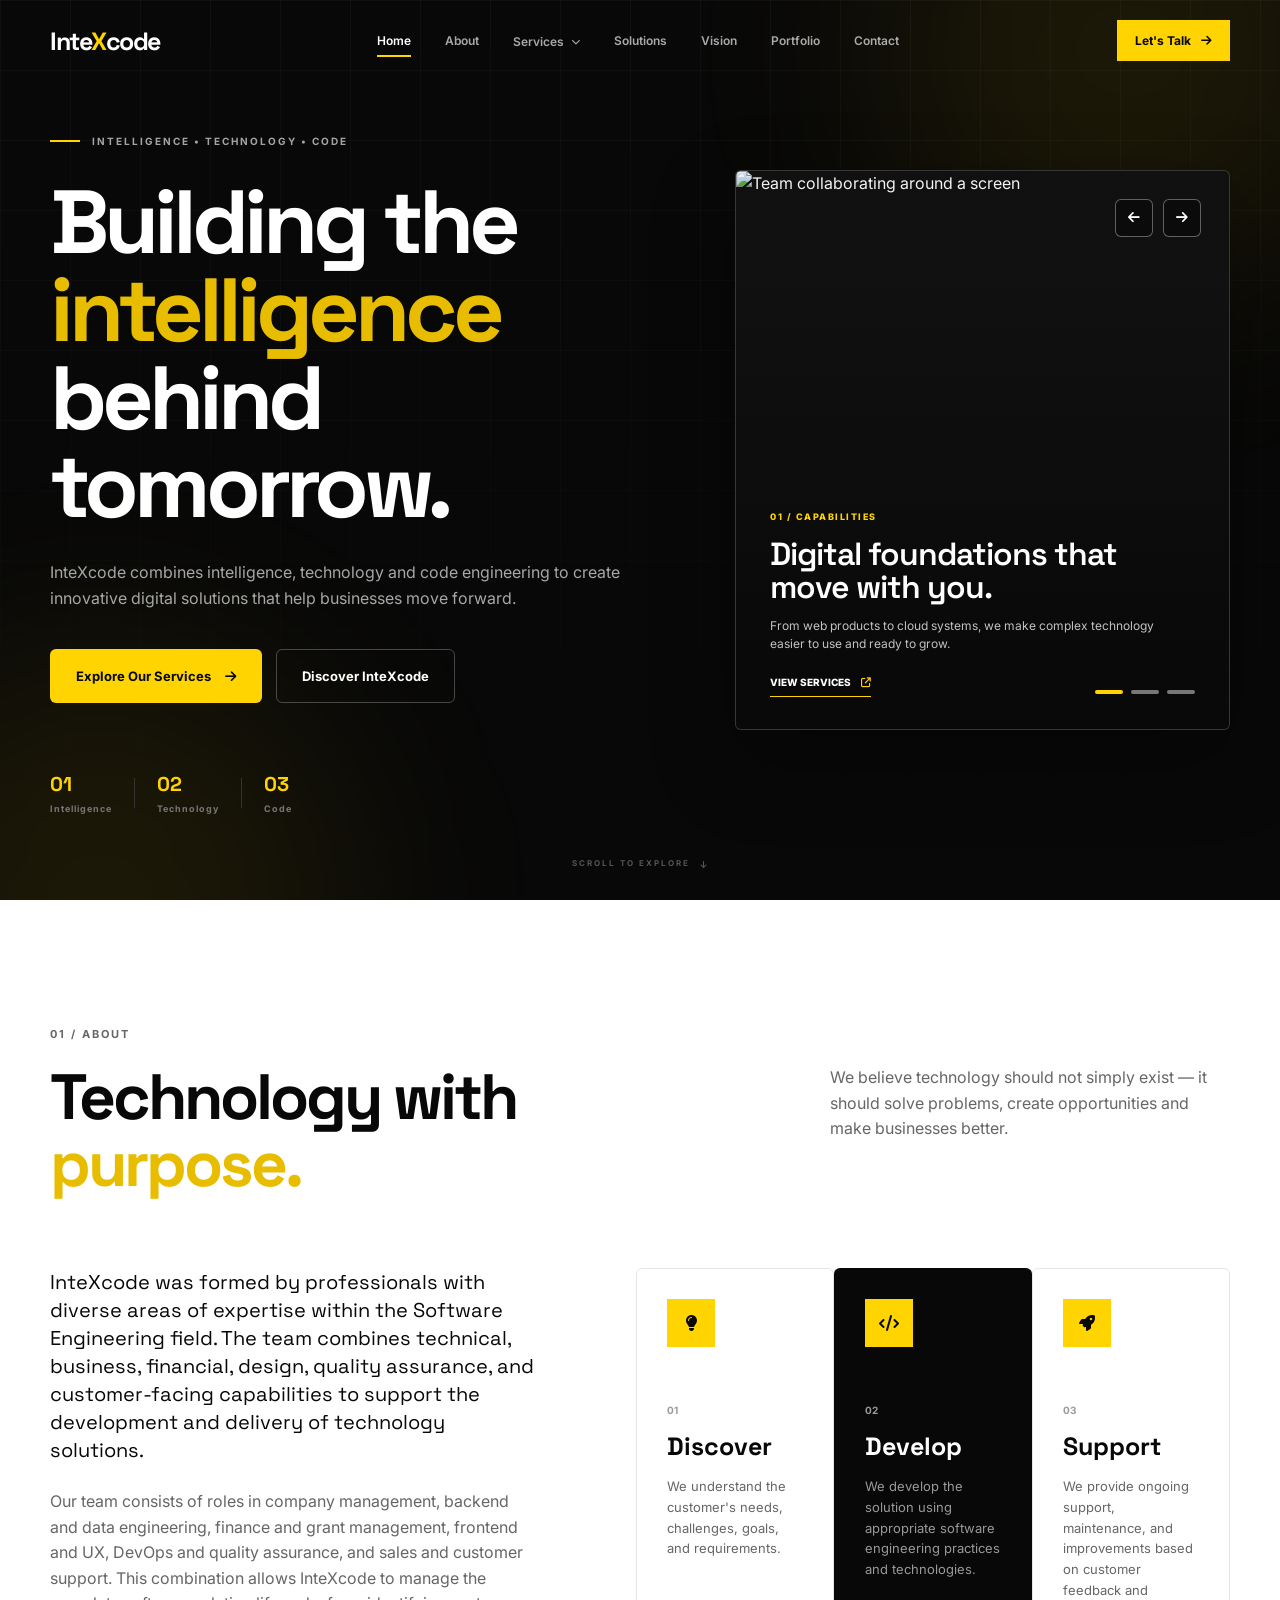
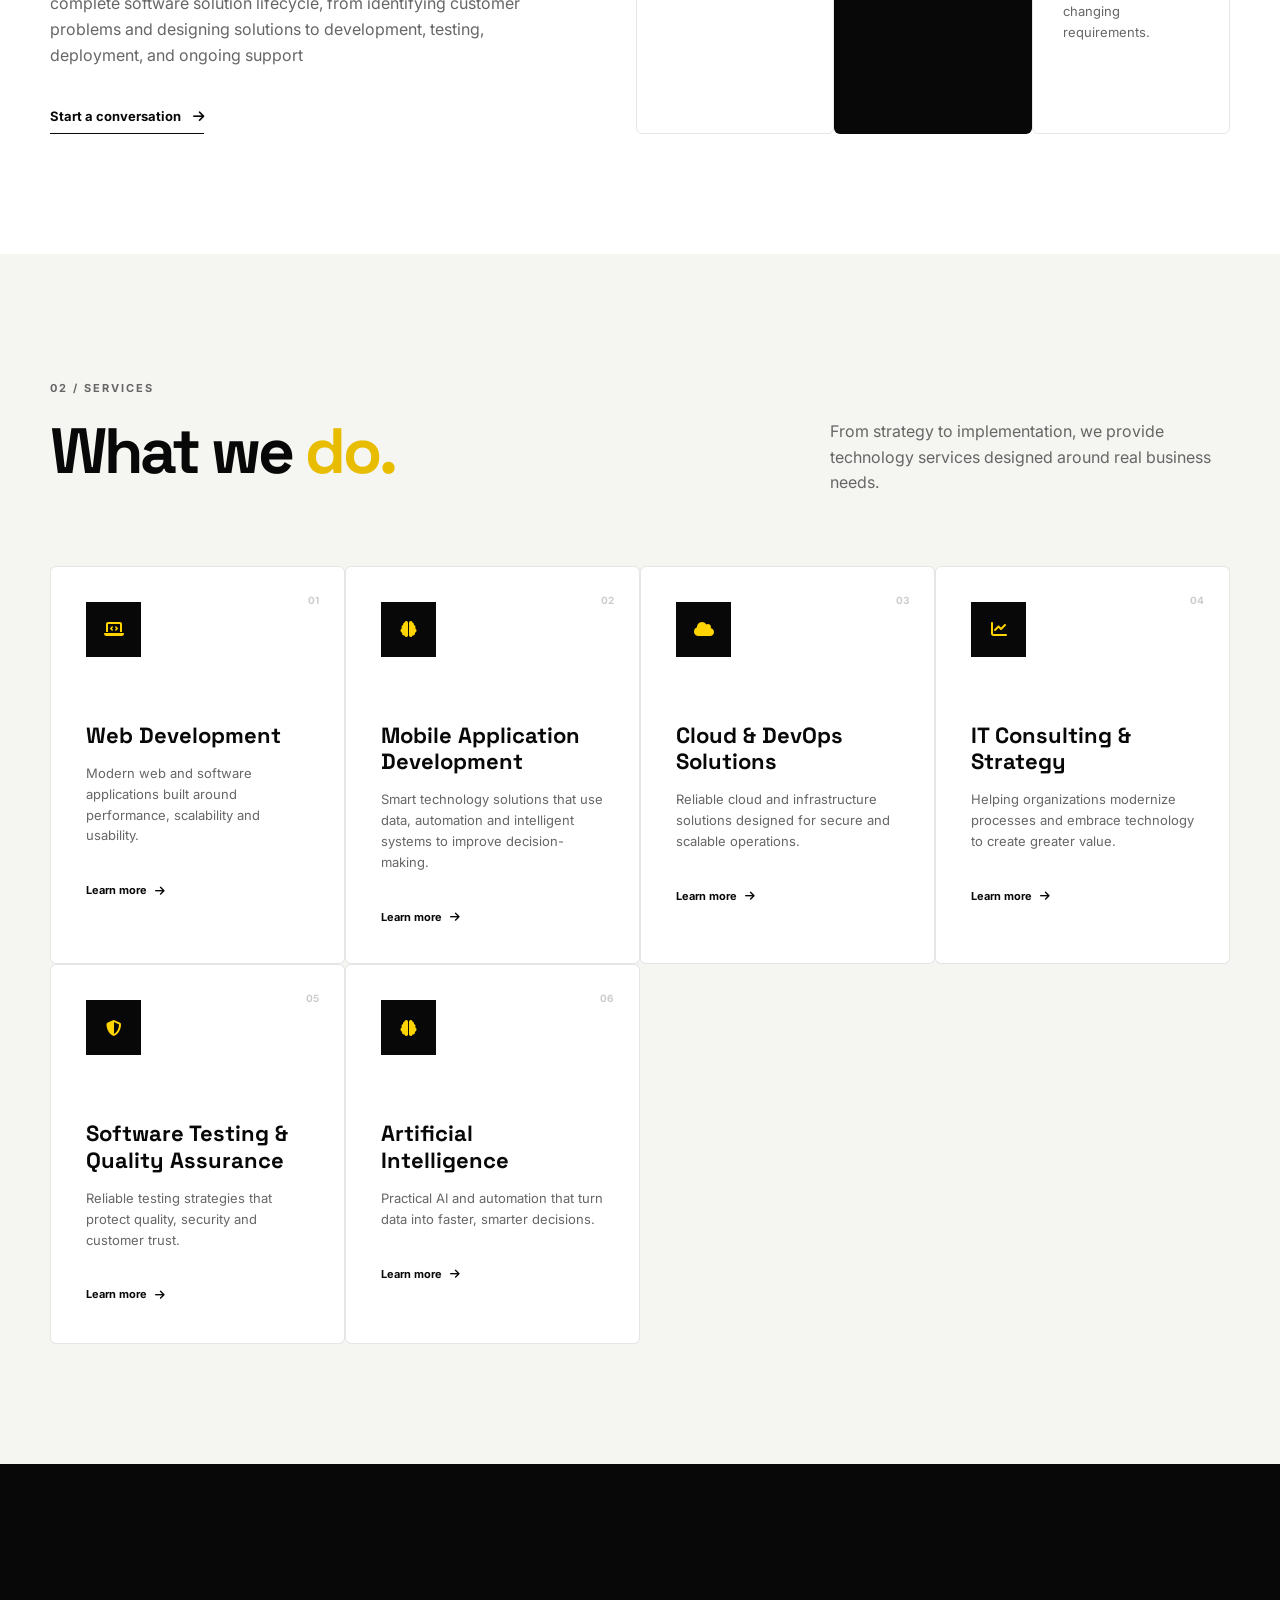
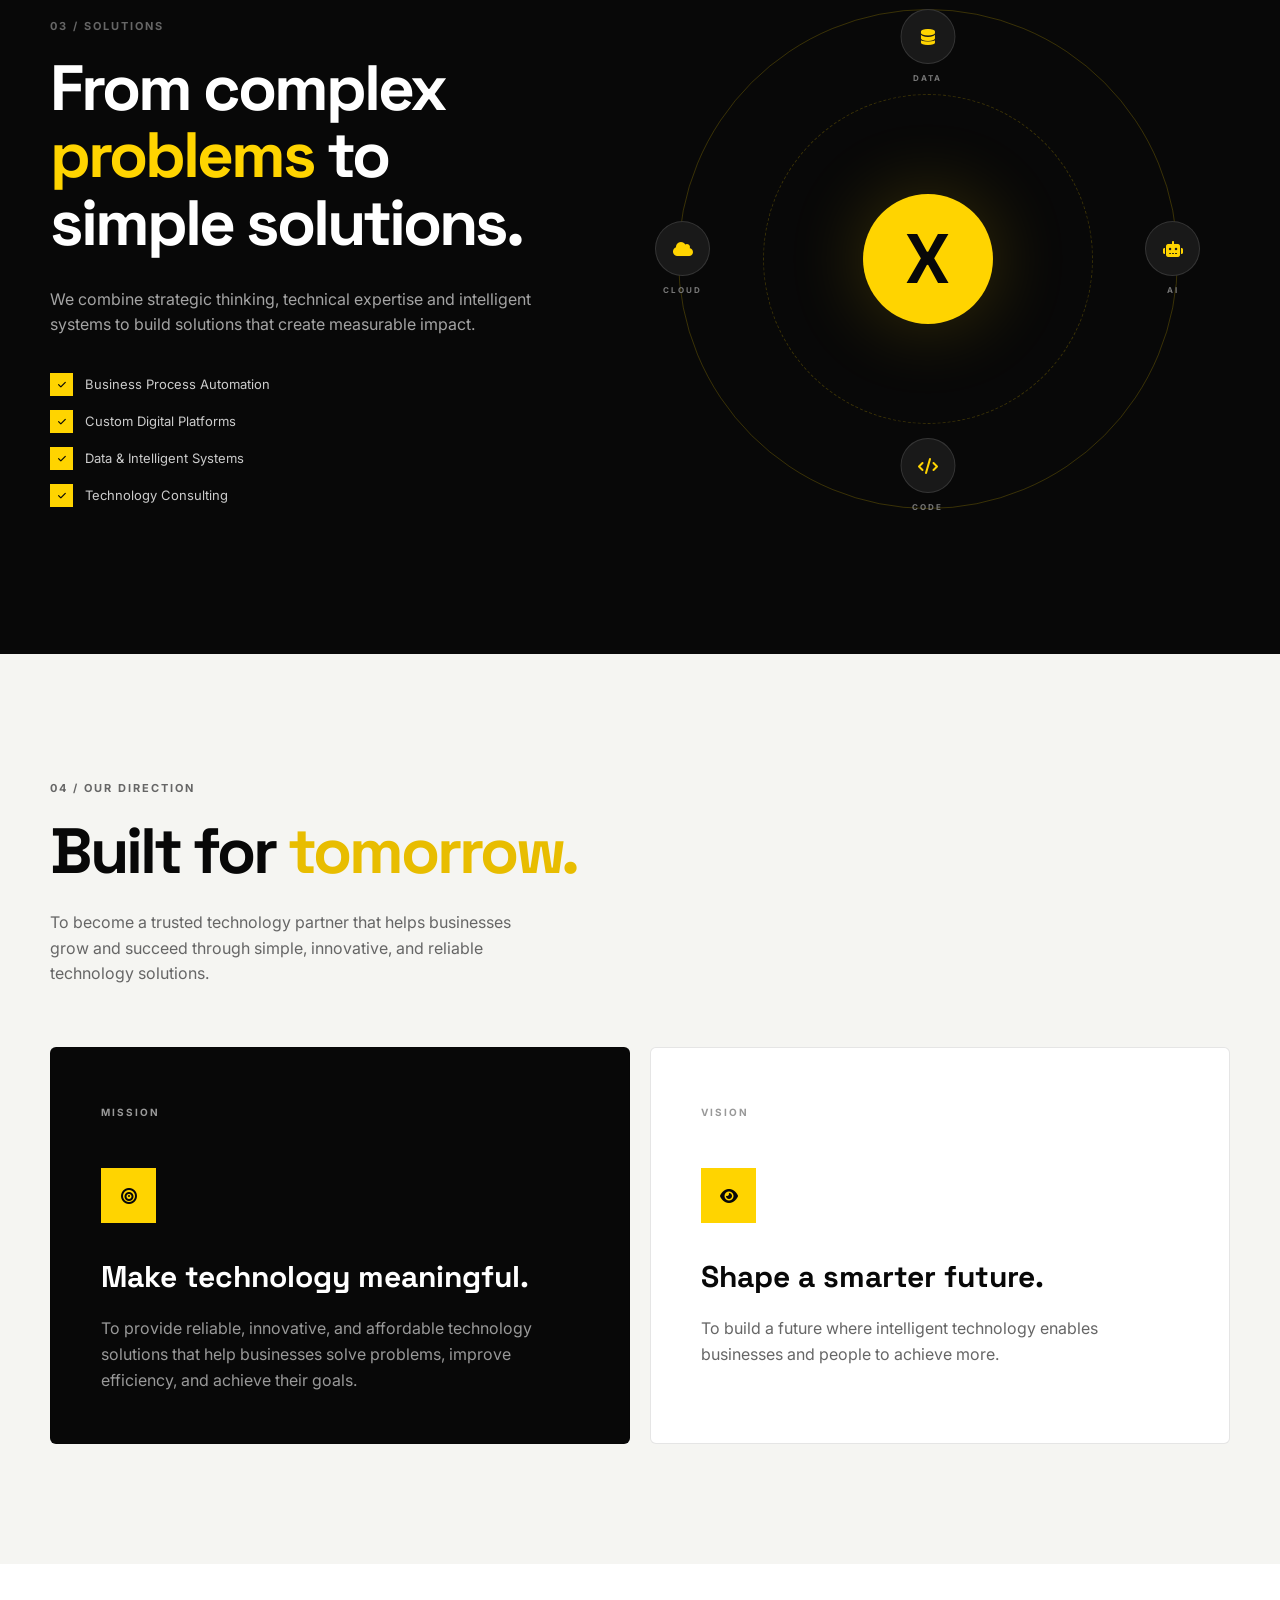
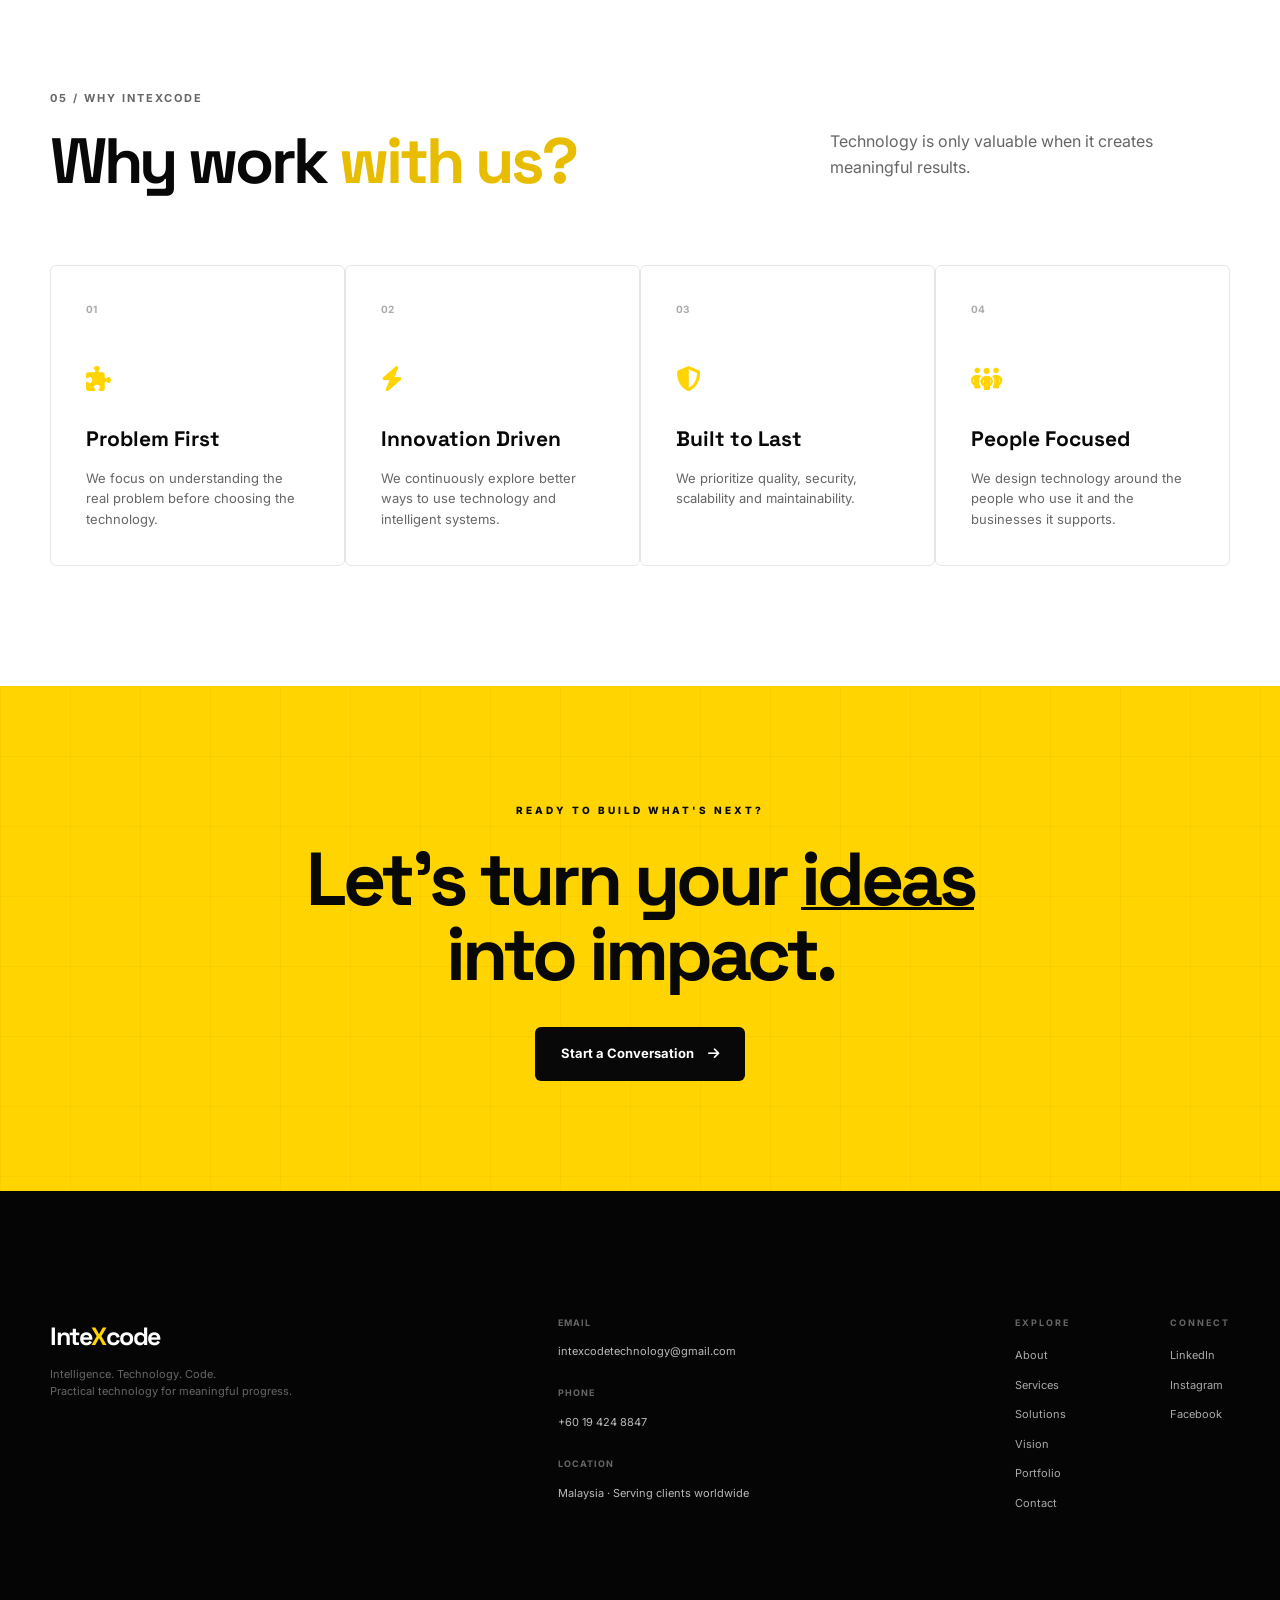
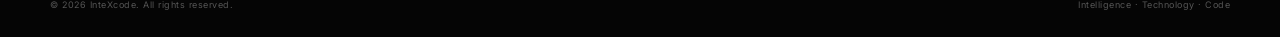
==== commit 1dc34e69: "Remove contact section in home page" ====
--- a/index.html
+++ b/index.html
@@ -251,7 +251,7 @@
                         deployment, and ongoing support
                     </p>
 
-                    <a href="#contact" class="text-link">
+                    <a href="contact.html" class="text-link">
                         Start a conversation
                         <i class="fa-solid fa-arrow-right"></i>
                     </a>
@@ -736,7 +736,7 @@
                     into impact.
                 </h2>
 
-                <a href="#contact" class="btn btn-dark">
+                <a href="contact.html" class="btn btn-dark">
                     Start a Conversation
                     <i class="fa-solid fa-arrow-right"></i>
                 </a>
@@ -748,128 +748,6 @@
     </section>
 
 
-    <!-- ================= CONTACT ================= -->
-
-    <section class="section contact" id="contact">
-
-        <div class="container">
-
-            <div class="contact-grid">
-
-                <div class="contact-info reveal">
-
-                    <span class="section-number">06 / CONTACT</span>
-
-                    <h2>
-                        Let's build
-                        <span>together.</span>
-                    </h2>
-
-                    <p>
-                        Have an idea, challenge or project in mind?
-                        Tell us about it. We'd love to explore how
-                        technology can help.
-                    </p>
-
-                    <div class="contact-details">
-
-                        <div class="contact-item">
-
-                            <div class="contact-icon">
-                                <i class="fa-solid fa-envelope"></i>
-                            </div>
-
-                            <div>
-                                <small>Email</small>
-                                <a href="mailto:intexcodetechnology@gmail.com">
-                                    intexcodetechnology@gmail.com
-                                </a>
-                            </div>
-
-                        </div>
-
-
-                        <div class="contact-item">
-
-                            <div class="contact-icon">
-                                <i class="fa-solid fa-phone"></i>
-                            </div>
-
-                            <div>
-                                <small>Contact Number</small>
-                                <a href="tel:+60194248847">
-                                    +60 19 424 8847
-                                </a>
-                            </div>
-
-                        </div>
-
-                    </div>
-
-                </div>
-
-
-                <form class="contact-form reveal" id="contactForm">
-
-                    <div class="form-row">
-
-                        <div class="form-group">
-
-                            <label for="name">Name</label>
-
-                            <input type="text" id="name" placeholder="Your name" required>
-
-                        </div>
-
-
-                        <div class="form-group">
-
-                            <label for="email">Email</label>
-
-                            <input type="email" id="email" placeholder="you@example.com" required>
-
-                        </div>
-
-                    </div>
-
-
-                    <div class="form-group">
-
-                        <label for="company">Company</label>
-
-                        <input type="text" id="company" placeholder="Your company">
-
-                    </div>
-
-
-                    <div class="form-group">
-
-                        <label for="message">Tell us about your project</label>
-
-                        <textarea id="message" rows="6" placeholder="How can we help?" required></textarea>
-
-                    </div>
-
-
-                    <button type="submit" class="btn btn-primary form-button">
-
-                        Send Message
-
-                        <i class="fa-solid fa-arrow-right"></i>
-
-                    </button>
-
-                    <p class="form-message" id="formMessage"></p>
-
-                </form>
-
-            </div>
-
-        </div>
-
-    </section>
-
-
     <div data-site-footer></div>
 
 
